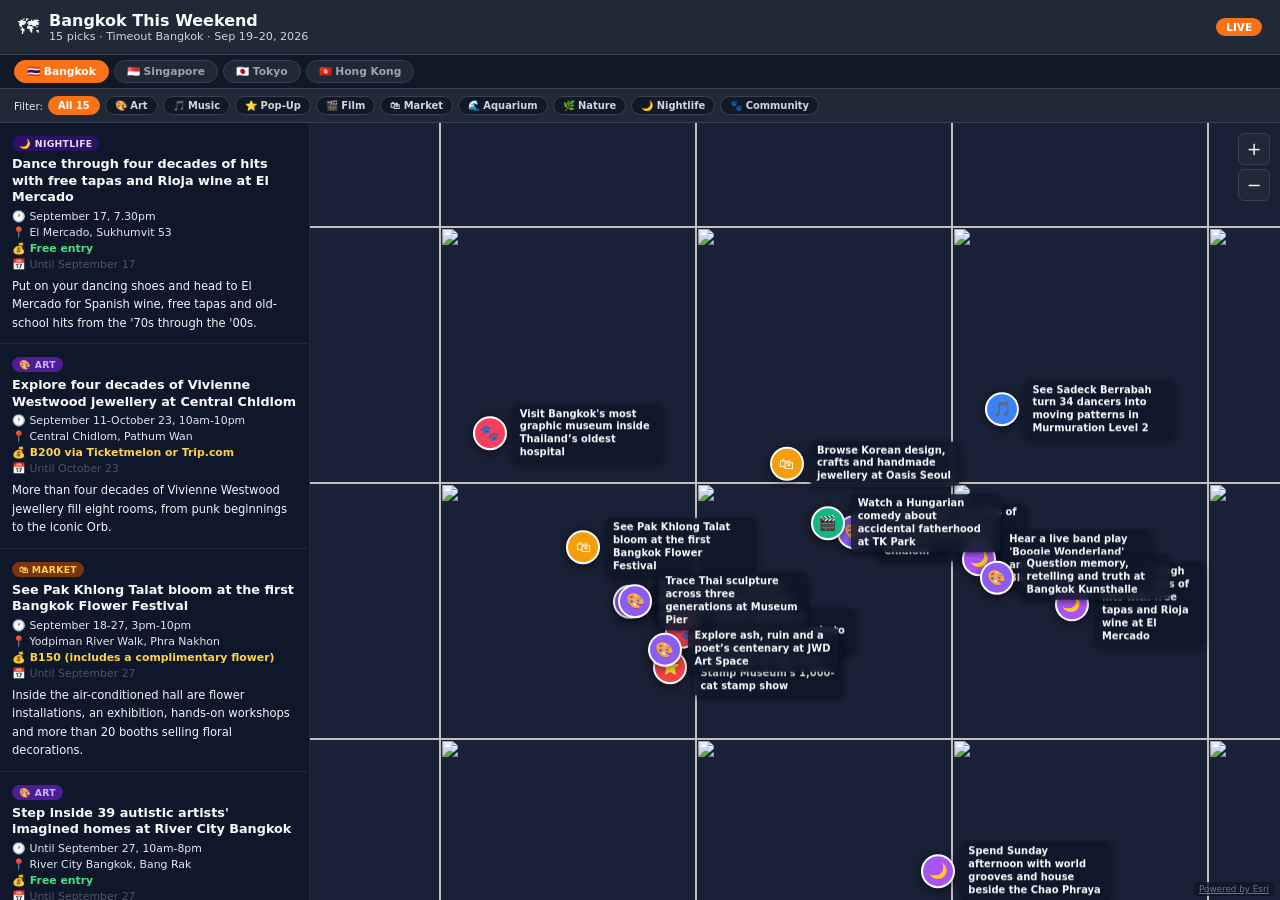
==== index.html @ 70d6ce75 "Auto-update: weekend picks Sep 19–20, 2026 (all cities)" ====
<!DOCTYPE html>
<html lang="en">
<head>
<meta charset="UTF-8">
<meta name="viewport" content="width=device-width, initial-scale=1.0">
<title>This Weekend — Bangkok · Singapore · Tokyo · Hong Kong</title>
<style>
* { margin:0; padding:0; box-sizing:border-box; }
html, body { height:100%; font-family:'Segoe UI',system-ui,sans-serif; background:#111827; color:#f9fafb; overflow:hidden; }
body { display:flex; flex-direction:column; }

header {
  background:#1f2937; border-bottom:1px solid #374151;
  padding:11px 18px; display:flex; align-items:center; gap:10px; flex-shrink:0;
}
.htitle { font-size:1rem; font-weight:700; }
.hsub { font-size:0.7rem; color:#cbd5e1; }
.badge { margin-left:auto; background:#f97316; color:#fff; font-size:0.65rem; font-weight:700; padding:3px 10px; border-radius:20px; }

.filters {
  background:#1f2937; border-bottom:1px solid #374151;
  padding:7px 14px; display:flex; gap:5px; flex-wrap:nowrap; align-items:center; flex-shrink:0;
  overflow-x:auto; -webkit-overflow-scrolling:touch;
}
.filters::-webkit-scrollbar { display:none; }
.filters label { font-size:0.65rem; color:#e2e8f0; flex-shrink:0; }
.pill {
  font-size:0.62rem; font-weight:600; padding:3px 9px; border-radius:20px;
  border:1px solid #374151; background:#111827; color:#d1d5db; cursor:pointer; transition:all 0.15s;
  user-select:none;
}
.pill:hover { border-color:#9ca3af; }
.pill.on { color:#fff; }
.pill[data-f="all"].on       { background:#f97316; border-color:#f97316; }
.pill[data-f="art"].on       { background:#8b5cf6; border-color:#8b5cf6; }
.pill[data-f="music"].on     { background:#3b82f6; border-color:#3b82f6; }
.pill[data-f="pop-up"].on    { background:#ef4444; border-color:#ef4444; }
.pill[data-f="film"].on      { background:#10b981; border-color:#10b981; }
.pill[data-f="market"].on    { background:#f59e0b; border-color:#f59e0b; }
.pill[data-f="aquarium"].on  { background:#06b6d4; border-color:#06b6d4; }
.pill[data-f="nature"].on    { background:#22c55e; border-color:#22c55e; }
.pill[data-f="nightlife"].on { background:#a855f7; border-color:#a855f7; }
.pill[data-f="community"].on { background:#f43f5e; border-color:#f43f5e; }

/* City tabs */
.city-tabs {
  background:#111827; border-bottom:1px solid #374151;
  padding:5px 14px; display:flex; gap:5px; flex-shrink:0;
  overflow-x:auto; -webkit-overflow-scrolling:touch;
}
.city-tabs::-webkit-scrollbar { display:none; }
.ctab {
  font-size:0.67rem; font-weight:700; padding:4px 12px; border-radius:20px;
  border:1px solid #374151; background:#1f2937; color:#9ca3af;
  cursor:pointer; user-select:none; flex-shrink:0; transition:all 0.15s;
}
.ctab:hover { border-color:#9ca3af; color:#e2e8f0; }
.ctab.on { background:#f97316; border-color:#f97316; color:#fff; }

.layout { display:flex; flex:1; min-height:0; }

aside {
  width:310px; min-width:310px; overflow-y:auto;
  background:#0f172a; border-right:1px solid #1e293b;
}
aside::-webkit-scrollbar { width:3px; }
aside::-webkit-scrollbar-thumb { background:#374151; border-radius:3px; }

/* ── Mobile ── */
@media (max-width:640px) {
  header { padding:10px 14px; }
  .htitle { font-size:0.9rem; }
  .hsub { display:none; }

  .layout { flex-direction:column-reverse; }

  aside {
    width:100%; min-width:0;
    height:42vh; border-right:none; border-top:1px solid #1e293b;
  }

  .card-img { height:90px; }
  .card-desc { display:none; } /* hide long desc on mobile cards */

  #map-wrap { height:58vh; }

  /* Marker labels hidden on mobile — too cluttered */
  .mpin-label { display:none; }
  /* Bigger tap targets */
  .mpin-dot { width:40px; height:40px; font-size:18px; }

  /* Popup anchors to bottom of map */
  #popup {
    position:fixed !important;
    bottom:44vh !important; top:auto !important;
    left:10px !important; right:10px !important;
    width:auto !important;
    border-radius:14px;
  }

  .zbtn { width:38px; height:38px; font-size:1.3rem; }
}

.card { border-bottom:1px solid #1e293b; cursor:pointer; transition:background 0.12s; }
.card:hover { background:#1e293b; }
.card.active { background:#1e293b; border-left:3px solid #f97316; }
.card.hide { display:none; }
.card-img { width:100%; height:110px; object-fit:cover; display:block; background:#1f2937; }
.card-body { padding:9px 12px 11px; }
.ctag {
  display:inline-block; font-size:0.58rem; font-weight:700; padding:2px 7px; border-radius:10px;
  text-transform:uppercase; letter-spacing:0.3px; margin-bottom:5px;
}
.tag-art       { background:#4c1d95; color:#c4b5fd; }
.tag-music     { background:#1e3a8a; color:#93c5fd; }
.tag-pop-up    { background:#7f1d1d; color:#fca5a5; }
.tag-film      { background:#064e3b; color:#6ee7b7; }
.tag-market    { background:#78350f; color:#fcd34d; }
.tag-aquarium  { background:#0c4a6e; color:#67e8f9; }
.tag-nature    { background:#14532d; color:#86efac; }
.tag-nightlife { background:#2e1065; color:#e9d5ff; }
.tag-community { background:#881337; color:#fda4af; }

.card-title { font-size:0.8rem; font-weight:700; color:#f9fafb; margin-bottom:4px; line-height:1.3; }
.card-meta { font-size:0.68rem; color:#e2e8f0; display:flex; flex-direction:column; gap:3px; }
.card-meta span { display:flex; align-items:flex-start; gap:4px; }
.green { color:#4ade80; font-weight:700; }
.amber { color:#fcd34d; font-weight:700; }
.card-desc { font-size:0.72rem; color:#f1f5f9; margin-top:6px; line-height:1.6; }

/* Map */
#map-wrap { flex:1; position:relative; min-width:0; min-height:0; overflow:hidden; background:#1a2035; cursor:grab; }
#map-wrap.dragging { cursor:grabbing; }
#tile-layer { position:absolute; top:0; left:0; }
#tile-layer img { position:absolute; width:256px; height:256px; display:block; image-rendering:auto; }
#marker-layer { position:absolute; top:0; left:0; width:100%; height:100%; pointer-events:none; }
#map-content { position:absolute; top:0; left:0; width:100%; height:100%; }
.mpin {
  position:absolute; pointer-events:all; cursor:pointer;
  display:flex; align-items:center; gap:6px;
  transform:translate(-50%,-50%);
  transition:transform 0.15s;
  z-index:10;
  white-space:nowrap;
}
.mpin:hover { transform:translate(-50%,-50%) scale(1.05); z-index:20; }
.mpin.hidden { display:none; }
.mpin-dot {
  width:34px; height:34px; border-radius:50%; flex-shrink:0;
  display:flex; align-items:center; justify-content:center;
  font-size:15px; border:2.5px solid #fff;
  box-shadow:0 2px 8px rgba(0,0,0,0.55);
}
.mpin-label {
  background:rgba(15,23,42,0.85);
  color:#f9fafb; font-size:0.62rem; font-weight:600;
  padding:3px 7px; border-radius:6px;
  box-shadow:0 2px 6px rgba(0,0,0,0.5);
  backdrop-filter:blur(4px);
  line-height:1.3; max-width:150px; white-space:normal;
  pointer-events:none;
}

/* Zoom controls */
#zoom-btns { position:absolute; top:10px; right:10px; z-index:50; display:flex; flex-direction:column; gap:4px; }
.zbtn {
  width:32px; height:32px; background:#1f2937; border:1px solid #374151; color:#f9fafb;
  font-size:1.1rem; border-radius:6px; cursor:pointer; display:flex; align-items:center; justify-content:center;
  user-select:none;
}
.zbtn:hover { background:#374151; }

/* Popup */
#popup {
  position:absolute; z-index:100; background:#1f2937; border:1px solid #374151;
  border-radius:10px; width:240px; box-shadow:0 8px 32px rgba(0,0,0,0.7);
  display:none;
}
#popup img { width:100%; height:85px; object-fit:cover; border-radius:10px 10px 0 0; display:block; }
#popup-body { padding:10px 12px 12px; }
#popup-body h3 { font-size:0.78rem; font-weight:700; color:#f9fafb; margin-bottom:5px; }
#popup-meta { font-size:0.65rem; color:#9ca3af; display:flex; flex-direction:column; gap:2px; }
#popup-close {
  position:absolute; top:6px; right:8px; background:rgba(0,0,0,0.6); color:#fff;
  border:none; border-radius:50%; width:22px; height:22px; cursor:pointer;
  font-size:0.75rem; display:flex; align-items:center; justify-content:center; z-index:10;
}

/* Attribution */
#attr {
  position:absolute; bottom:4px; right:6px; z-index:50;
  font-size:0.55rem; color:#6b7280; background:rgba(15,23,42,0.8); padding:2px 5px; border-radius:3px;
}
#attr a { color:#6b7280; }

/* BAC Passport Art Trail */
.pill[data-f="bac"].on { background:#e11d48; border-color:#e11d48; }
.bpin {
  position:absolute; pointer-events:all; cursor:pointer;
  display:flex; align-items:center; gap:5px;
  transform:translate(-50%,-50%);
  transition:transform 0.15s;
  z-index:8; white-space:nowrap;
}
.bpin:hover { transform:translate(-50%,-50%) scale(1.1); z-index:18; }
.bpin.bpin-hidden { display:none; }
.bpin-dot {
  width:28px; height:28px; border-radius:5px; flex-shrink:0;
  display:flex; align-items:center; justify-content:center;
  font-size:13px; border:2px solid rgba(255,255,255,0.9);
  background:#e11d48;
  box-shadow:0 2px 8px rgba(0,0,0,0.55);
}
.bpin-label {
  background:rgba(225,29,72,0.88); color:#fff;
  font-size:0.56rem; font-weight:700;
  padding:2px 6px; border-radius:5px;
  box-shadow:0 1px 4px rgba(0,0,0,0.5);
  pointer-events:none;
  max-width:130px; white-space:normal; line-height:1.3;
}
@media (max-width:640px) {
  .bpin-label { display:none; }
  .bpin-dot { width:36px; height:36px; font-size:16px; }
}
</style>
</head>
<body>

<header>
  <span style="font-size:1.3rem">🗺</span>
  <div>
    <div class="htitle" id="city-title">Bangkok This Weekend</div>
    <div class="hsub" id="city-sub">26 picks · Timeout Bangkok · Apr 25–26, 2026</div>
  </div>
  <div class="badge">LIVE</div>
</header>

<div class="city-tabs">
  <span class="ctab on" data-city="bangkok">🇹🇭 Bangkok</span>
  <span class="ctab" data-city="singapore">🇸🇬 Singapore</span>
  <span class="ctab" data-city="tokyo">🇯🇵 Tokyo</span>
  <span class="ctab" data-city="hongkong">🇭🇰 Hong Kong</span>
</div>

<div class="filters">
  <label>Filter: </label>
  <span class="pill on" data-f="all">All 26</span>
  <span class="pill" data-f="art">🎨 Art</span>
  <span class="pill" data-f="music">🎵 Music</span>
  <span class="pill" data-f="pop-up">⭐ Pop-Up</span>
  <span class="pill" data-f="film">🎬 Film</span>
  <span class="pill" data-f="market">🛍 Market</span>
  <span class="pill" data-f="aquarium">🌊 Aquarium</span>
  <span class="pill" data-f="nature">🌿 Nature</span>
  <span class="pill" data-f="nightlife">🌙 Nightlife</span>
  <span class="pill" data-f="community">🐾 Community</span>
  <span class="pill" data-f="bac" style="border-color:#e11d48; color:#fda4af;">🗺 BAC Trail</span>
</div>

<div class="layout">
  <aside id="sidebar"></aside>

  <div id="map-wrap">
    <div id="map-content">
      <div id="tile-layer"></div>
      <div id="marker-layer"></div>
    </div>

    <div id="zoom-btns">
      <div class="zbtn" id="btn-in">+</div>
      <div class="zbtn" id="btn-out">−</div>
    </div>

    <div id="popup">
      <img id="popup-img" src="" alt="">
      <button id="popup-close">✕</button>
      <div id="popup-body">
        <h3 id="popup-title"></h3>
        <div id="popup-meta"></div>
      </div>
    </div>

    <div id="attr"><a href="https://www.esri.com/en-us/legal/terms/full-master-agreement" target="_blank">Powered by Esri</a></div>
  </div>
</div>

<script>
// ── Data: Bangkok ────────────────────────────────────────────────────────────
var A_BANGKOK = [{"id":1, "title":"Dance through four decades of hits with free tapas and Rioja wine at El Mercado", "cat":"nightlife", "e":"🌙", "loc":"El Mercado, Sukhumvit 53", "lat":13.7325, "lng":100.5775, "time":"September 17, 7.30pm", "until":"Until September 17", "price":"Free entry", "free":1, "desc":"Put on your dancing shoes and head to El Mercado for Spanish wine, free tapas and old-school hits from the '70s through the '00s.", "img":"https://media.timeout.com/images/106447632/750/422/image.jpg"}, {"id":2, "title":"Explore four decades of Vivienne Westwood jewellery at Central Chidlom", "cat":"art", "e":"🎨", "loc":"Central Chidlom, Pathum Wan", "lat":13.7445, "lng":100.5435, "time":"September 11-October 23, 10am-10pm", "until":"Until October 23", "price":"B200 via Ticketmelon or Trip.com", "free":0, "desc":"More than four decades of Vivienne Westwood jewellery fill eight rooms, from punk beginnings to the iconic Orb.", "img":"https://media.timeout.com/images/106447633/750/422/image.jpg"}, {"id":3, "title":"See Pak Khlong Talat bloom at the first Bangkok Flower Festival", "cat":"market", "e":"🛍", "loc":"Yodpiman River Walk, Phra Nakhon", "lat":13.742, "lng":100.497, "time":"September 18-27, 3pm-10pm", "until":"Until September 27", "price":"B150 (includes a complimentary flower)", "free":0, "desc":"Inside the air-conditioned hall are flower installations, an exhibition, hands-on workshops and more than 20 booths selling floral decorations.", "img":"https://media.timeout.com/images/106447634/750/422/image.jpg"}, {"id":4, "title":"Step inside 39 autistic artists' imagined homes at River City Bangkok", "cat":"art", "e":"🎨", "loc":"River City Bangkok, Bang Rak", "lat":13.733, "lng":100.505, "time":"Until September 27, 10am-8pm", "until":"Until September 27", "price":"Free entry", "free":1, "desc":"More than 100 paintings, ceramics and objects by 39 autistic artists arranged as a series of homes to explore room by room.", "img":"https://media.timeout.com/images/106447635/750/422/image.jpg"}, {"id":5, "title":"Follow Samyan's colours on a slow photo walk with Slowcombo", "cat":"community", "e":"🐾", "loc":"Slowcombo, Si Phraya", "lat":13.728, "lng":100.514, "time":"September 19, 10am-3pm", "until":"Until September 19", "price":"B590", "free":0, "desc":"Take a small group through Samyan with cameras and one simple challenge: pay attention to colour.", "img":"https://media.timeout.com/images/106447636/750/422/image.jpg"}, {"id":6, "title":"See Sadeck Berrabah turn 34 dancers into moving patterns in Murmuration Level 2", "cat":"music", "e":"🎵", "loc":"Thailand Cultural Centre, Din Daeng", "lat":13.765, "lng":100.569, "time":"September 19, 7pm", "until":"Until September 19", "price":"B2,000-4,000 via ThaiTicketMajor", "free":0, "desc":"French choreographer Sadeck Berrabah draws on hip hop styles to arrange 34 dancers in formations inspired by birds in flight.", "img":"https://media.timeout.com/images/106447643/750/562/image.jpg"}, {"id":7, "title":"Browse Korean design, crafts and handmade jewellery at Oasis Seoul", "cat":"market", "e":"🛍", "loc":"GalileOasis, Ratchathewi", "lat":13.756, "lng":100.532, "time":"September 19-20, free garden market (selected activities B1,500)", "until":"Until September 20", "price":"Free entry (selected activities B1,500)", "free":1, "desc":"The free garden market brings together local Korean designers, artists and entrepreneurs selling tin furniture, clothing, cosmetics and handmade jewellery.", "img":"https://media.timeout.com/images/106447640/750/422/image.jpg"}, {"id":8, "title":"Hear a live band play 'Boogie Wonderland' and 'September' at Black Cabin", "cat":"nightlife", "e":"🌙", "loc":"Black Cabin Bar, Sukhumvit 23", "lat":13.74, "lng":100.565, "time":"September 20, 9.15pm", "until":"Until September 20", "price":"Free entry", "free":1, "desc":"A live band takes on Earth, Wind & Fire classics including 'September' and 'Boogie Wonderland' with brass, bass and falsetto.", "img":"https://media.timeout.com/images/106447641/750/422/image.jpg"}, {"id":9, "title":"Watch a Hungarian comedy about accidental fatherhood at TK Park", "cat":"film", "e":"🎬", "loc":"TK Park, centralwOrld, Pathum Wan", "lat":13.746, "lng":100.539, "time":"September 20, 4pm", "until":"Until September 20", "price":"Free for TK Park members; B20 for non-members", "free":0, "desc":"Hungarian comedy 'Be My Dad' follows a writer whose ex-girlfriend leaves him to care for the seven-year-old son he didn't know he had.", "img":"https://media.timeout.com/images/106447642/750/422/image.jpg"}, {"id":10, "title":"Trace Thai sculpture across three generations at Museum Pier", "cat":"art", "e":"🎨", "loc":"Museum Pier, Bang Rak", "lat":13.733, "lng":100.506, "time":"September 8-October 23, 10am-6pm", "until":"Until October 23", "price":"B150-B250 at the door", "free":0, "desc":"The exhibition traces Thai sculpture's development through Professor Silpa Bhirasri, master artist Watchara Prayoonkum and contemporary sculptor Wayuphat Rattanaphet.", "img":"https://media.timeout.com/images/106445091/750/422/image.jpg"}, {"id":11, "title":"Bring your cat obsession to the Thai Stamp Museum's 1,000-cat stamp show", "cat":"pop-up", "e":"⭐", "loc":"Thai Stamp Museum, Bang Rak", "lat":13.722, "lng":100.512, "time":"Now-October 23, 8.30am-4.30pm", "until":"Until October 23", "price":"Free entry", "free":1, "desc":"Ma Ma Meow gathers more than 1,000 cat stamps from around the world, with stories, origami and a stamp hunt.", "img":"https://media.timeout.com/images/106445092/750/422/image.jpg"}, {"id":12, "title":"Spend Sunday afternoon with world grooves and house beside the Chao Phraya", "cat":"nightlife", "e":"🌙", "loc":"Bangkok Island, Bang Krachao", "lat":13.688, "lng":100.558, "time":"Every Sunday, 4pm-midnight", "until":"Ongoing", "price":"Free entry", "free":1, "desc":"Turntables on the Chao Phraya offers weekly world grooves and house music with a sunset backdrop at Bang Krachao.", "img":"https://media.timeout.com/images/105884357/750/422/image.jpg"}, {"id":13, "title":"Visit Bangkok's most graphic museum inside Thailand’s oldest hospital", "cat":"community", "e":"🐾", "loc":"Siriraj Medical Museum, Siriraj", "lat":13.761, "lng":100.481, "time":"Wed-Mon, 10am-5pm (last admission 4pm)", "until":"Ongoing", "price":"B100 for Thai adults, B50 for Thai children/seniors, B300 for international visitors", "free":0, "desc":"The Museum of Death features preserved organs, real specimens, the 'Lampang Man' skeleton and forensic exhibits.", "img":"https://media.timeout.com/images/106437039/750/422/image.jpg"}, {"id":14, "title":"Explore ash, ruin and a poet’s centenary at JWD Art Space", "cat":"art", "e":"🎨", "loc":"JWD Art Space, Bang Rak", "lat":13.725, "lng":100.511, "time":"August 8-October 25, 10am-7pm", "until":"Until October 25", "price":"Free entry", "free":1, "desc":"Marking 100 years since poet-artist Angkarn Kallayanapong's birth, the exhibition is shaped around his papers, sketches and traces of ruin.", "img":"https://media.timeout.com/images/106435887/750/422/image.jpg"}, {"id":15, "title":"Question memory, retelling and truth at Bangkok Kunsthalle", "cat":"art", "e":"🎨", "loc":"Bangkok Kunsthalle, Sukhumvit 31", "lat":13.737, "lng":100.568, "time":"Until September 29, 2pm-8pm", "until":"Until September 29", "price":"Free entry", "free":1, "desc":"Four artists examine how memories, beliefs and personal histories shift as they move between people, languages and generations.", "img":"https://media.timeout.com/images/106435889/750/422/image.jpg"}];
var LABEL_BANGKOK = "Sep 19–20, 2026";

// ── Data: Singapore ───────────────────────────────────────────────────────────
var A_SINGAPORE = [{"id":1, "title":"Common Rare Market", "cat":"market", "e":"🛍", "loc":"Suntec City Convention Hall, City Hall", "lat":1.2936, "lng":103.8579, "time":"Sep 18-20", "until":"Until Sep 20", "price":"Free entry", "free":1, "desc":"Discover over 100 indie Asian brands at this pet-friendly market with live performances and workshops.", "img":"https://media.timeout.com/images/106417456/750/562/image.jpg"}, {"id":2, "title":"Vasily Petrenko & Gautier Capuçon", "cat":"music", "e":"🎵", "loc":"Esplanade Concert Hall, Marina Bay", "lat":1.2896, "lng":103.8573, "time":"Sep 18 & 19", "until":"Until Sep 19", "price":"From $15", "free":0, "desc":"Singapore Symphony Orchestra performs Saint-Saëns, Pärt, and Shostakovich with star cellist Gautier Capuçon.", "img":""}, {"id":3, "title":"MARQUEE Singapore Parties", "cat":"nightlife", "e":"🌙", "loc":"MARQUEE Singapore, Marina Bay Sands", "lat":1.2841, "lng":103.8613, "time":"Various dates in Sep", "until":"Until Sep 30", "price":"Varies", "free":0, "desc":"Party with international DJs like Timmy Trumpet, Sara Landry, and Blasterjaxx across multiple themed nights.", "img":"https://media.timeout.com/images/106365081/750/422/image.jpg"}, {"id":4, "title":"Sunday Tambay", "cat":"community", "e":"🐾", "loc":"The Warehouse, Tanjong Pagar Distripark", "lat":1.2718, "lng":103.8403, "time":"Sep 20, 9 hours", "until":"Until Sep 20", "price":"Free entry", "free":1, "desc":"A nine-hour Filipino fiesta with DJs, live music, karaoke, drag performances, and Filipino eats.", "img":"https://media.timeout.com/images/106446791/750/422/image.jpg"}, {"id":5, "title":"Celestial Nights: Mid-Autumn", "cat":"nature", "e":"🌿", "loc":"Science Centre Singapore, Jurong East", "lat":1.3331, "lng":103.7351, "time":"Sep 19-27", "until":"Until Sep 27", "price":"From $4", "free":0, "desc":"Explore an illuminated trail, stargaze through telescopes, and dance under a glowing moon at MOONBEATS: AFTERDARK.", "img":"https://media.timeout.com/images/106448276/750/422/image.jpg"}, {"id":6, "title":"Dempsey Block Party", "cat":"community", "e":"🐾", "loc":"Dempsey Hill, Dempsey", "lat":1.3026, "lng":103.8102, "time":"Day event", "until":"Until Sep 20", "price":"Free entry", "free":1, "desc":"All-day block party with DJs, live band, food from top restaurants, and kids' activities.", "img":"https://media.timeout.com/images/106301525/750/422/image.jpg"}, {"id":7, "title":"Nordic Film Festival 2026", "cat":"film", "e":"🎬", "loc":"Filmhouse, City Hall", "lat":1.2931, "lng":103.8525, "time":"Sep 18-20", "until":"Until Sep 20", "price":"Varies", "free":0, "desc":"Showcasing award-winning films from Denmark, Finland, Iceland, Norway, and Sweden.", "img":"https://media.timeout.com/images/106442031/750/422/image.jpg"}, {"id":8, "title":"Mid-Autumn at Gardens by the Bay", "cat":"art", "e":"🎨", "loc":"Gardens by the Bay, Marina Bay", "lat":1.2821, "lng":103.8651, "time":"Throughout Sep", "until":"Until Sep 30", "price":"Free entry", "free":1, "desc":"Neon lantern installations, lion dances, and a festive marketplace with games and street food.", "img":"https://media.timeout.com/images/106444359/750/422/image.jpg"}, {"id":9, "title":"Mid-Autumn Family Fun", "cat":"community", "e":"🐾", "loc":"Singapore Chinese Cultural Centre, City Hall", "lat":1.2903, "lng":103.8513, "time":"Sep 19-20", "until":"Until Sep 20", "price":"Free entry", "free":1, "desc":"Giant inflatable bunnies, concerts, lantern-making, and a Hanfu photo booth for the family.", "img":"https://media.timeout.com/images/106446729/750/422/image.jpg"}, {"id":10, "title":"Not Another Pet Fair", "cat":"community", "e":"🐾", "loc":"Suntec Convention Centre, City Hall", "lat":1.2936, "lng":103.8579, "time":"Two days", "until":"Until Sep 20", "price":"Free entry", "free":1, "desc":"Pet aura readings, blessings, health checks, and an adoption drive for animal lovers.", "img":"https://media.timeout.com/images/106446847/750/422/image.jpg"}, {"id":11, "title":"Crossing Borders Music Festival", "cat":"music", "e":"🎵", "loc":"Esplanade, Marina Bay", "lat":1.2896, "lng":103.8573, "time":"Throughout Sep", "until":"Until Sep 30", "price":"Varies", "free":0, "desc":"A month-long global musical journey featuring Celtic folk, Arabic jazz, gamelan, and more.", "img":"https://media.timeout.com/images/106442932/750/422/image.jpg"}, {"id":12, "title":"Moonlit Wonders at NEX", "cat":"community", "e":"🐾", "loc":"NEX, Serangoon", "lat":1.3512, "lng":103.874, "time":"Throughout Sep", "until":"Until Sep 30", "price":"Free entry", "free":1, "desc":"Mid-Autumn fair with mooncake stalls, games, a riddle wall, and a rooftop lantern garden.", "img":"https://media.timeout.com/images/106442948/750/422/image.jpg"}, {"id":13, "title":"Village Encounters @ Holland Village", "cat":"community", "e":"🐾", "loc":"Holland Piazza, Holland Village", "lat":1.312, "lng":103.7996, "time":"Aug 29-30", "until":"Until Aug 30", "price":"Free entry", "free":1, "desc":"Day-to-night festival with live entertainment, workshops, games, and a pet-friendly Paw Quest.", "img":"https://media.timeout.com/images/106440727/750/422/image.jpg"}, {"id":14, "title":"Strange Monster View", "cat":"art", "e":"🎨", "loc":"STPI Gallery, City Hall", "lat":1.2921, "lng":103.8496, "time":"Exhibition run", "until":"Ongoing", "price":"Free entry", "free":1, "desc":"Eko Nugroho's psychedelic exhibition explores screen addiction through cyborgs and hybrid figures.", "img":"https://media.timeout.com/images/106438028/750/422/image.jpg"}, {"id":15, "title":"Lilytopia: Ancient Egypt", "cat":"nature", "e":"🌿", "loc":"Gardens by the Bay, Marina Bay", "lat":1.2821, "lng":103.8651, "time":"Exhibition run", "until":"Until Sep 30", "price":"Varies", "free":0, "desc":"Ancient Egyptian-themed lily display with sacred blue water lilies and Impressionist paintings.", "img":"https://media.timeout.com/images/106437213/750/422/image.jpg"}, {"id":16, "title":"Reinvention: Allplay", "cat":"community", "e":"🐾", "loc":"Singapore Science Park, Kent Ridge", "lat":1.2802, "lng":103.7993, "time":"Four months", "until":"Ongoing", "price":"Free entry", "free":1, "desc":"Interactive playground with installations and challenges by 30 artists to inspire play and positive action.", "img":"https://media.timeout.com/images/106436020/750/422/image.jpg"}, {"id":17, "title":"Refrain, Reframe – Baba House Displaced", "cat":"art", "e":"🎨", "loc":"NUS Museum, Kent Ridge", "lat":1.2963, "lng":103.7699, "time":"Exhibition run", "until":"Until 2027", "price":"Free entry", "free":1, "desc":"Displaced artefacts from NUS Baba House showcase Peranakan furniture and decorative arts.", "img":"https://media.timeout.com/images/106436025/750/422/image.jpg"}, {"id":18, "title":"Choo's Masquerade Party", "cat":"pop-up", "e":"⭐", "loc":"Venue TBC, Singapore", "lat":1.3521, "lng":103.8198, "time":"Event date TBC", "until":"Ongoing", "price":"Varies", "free":0, "desc":"An interactive masquerade party with local buffet and dramatic family secrets.", "img":"https://media.timeout.com/images/106435573/750/422/image.jpg"}, {"id":19, "title":"Prototype Island", "cat":"art", "e":"🎨", "loc":"ArtScience Museum, Marina Bay Sands", "lat":1.2841, "lng":103.8613, "time":"Exhibition run", "until":"Ongoing", "price":"Varies", "free":0, "desc":"15 experimental design projects from Milan Design Week address community care and technology.", "img":"https://media.timeout.com/images/106431552/750/422/image.jpg"}, {"id":20, "title":"F1 Exhibition Singapore", "cat":"pop-up", "e":"⭐", "loc":"Gardens by the Bay, Marina Bay", "lat":1.2821, "lng":103.8651, "time":"Exhibition run", "until":"Ongoing", "price":"Varies", "free":0, "desc":"Immersive F1 showcase with seven galleries, legendary cars, and a racing simulator.", "img":"https://media.timeout.com/images/106444359/750/422/image.jpg"}, {"id":21, "title":"Islands in the Net", "cat":"art", "e":"🎨", "loc":"Padimai Art & Tech Studio, Singapore", "lat":1.3049, "lng":103.8318, "time":"Exhibition run", "until":"Ongoing", "price":"Free entry", "free":1, "desc":"Digital art exhibition exploring AI, data, and meme culture shaping Southeast Asia's future.", "img":"https://media.timeout.com/images/106426965/750/422/image.jpg"}, {"id":22, "title":"Crosscurrents: Art from the Louvre", "cat":"art", "e":"🎨", "loc":"Asian Civilisations Museum, City Hall", "lat":1.2869, "lng":103.8528, "time":"Exhibition run", "until":"Ongoing", "price":"Varies", "free":0, "desc":"Over 100 Islamic art treasures from the Mughal, Safavid, and Ottoman empires in a Southeast Asian debut.", "img":"https://media.timeout.com/images/106415976/750/422/image.jpg"}, {"id":23, "title":"Into the Ocean: Journey Beneath", "cat":"aquarium", "e":"🌊", "loc":"ArtScience Museum, Marina Bay Sands", "lat":1.2841, "lng":103.8613, "time":"Exhibition run", "until":"Ongoing", "price":"Varies", "free":0, "desc":"World premiere exhibition plunges into the deep sea with cinematic visuals and interactive zones.", "img":"https://media.timeout.com/images/106412051/750/422/image.jpg"}, {"id":24, "title":"One Ocean: Every Action Ripples", "cat":"aquarium", "e":"🌊", "loc":"Science Centre Singapore, Jurong East", "lat":1.3331, "lng":103.7351, "time":"Exhibition run", "until":"Ongoing", "price":"Varies", "free":0, "desc":"Multi-sensory ocean exhibition with 360-degree projections, VR, and a replica of the Tara Polar Station.", "img":"https://media.timeout.com/images/106399864/750/422/image.jpg"}, {"id":25, "title":"Hiroshi Sugimoto: Form is Emptiness", "cat":"art", "e":"🎨", "loc":"Singapore Art Museum, City Hall", "lat":1.2918, "lng":103.8497, "time":"Exhibition run", "until":"Ongoing", "price":"Varies", "free":0, "desc":"First major Southeast Asian solo exhibition of the Japanese artist featuring over 60 works and fossils.", "img":"https://media.timeout.com/images/106399856/750/422/image.jpg"}, {"id":26, "title":"Momentary Pulses: Art in the CBD", "cat":"art", "e":"🎨", "loc":"Various public spaces, CBD", "lat":1.2798, "lng":103.8489, "time":"Exhibition run", "until":"Ongoing", "price":"Free entry", "free":1, "desc":"Seven art installations woven into public spaces in the CBD, inviting reflection amid urban hustle.", "img":"https://media.timeout.com/images/106370065/750/422/image.jpg"}, {"id":27, "title":"Singaporama by Navin Rawanchaikul", "cat":"art", "e":"🎨", "loc":"National Gallery Singapore, City Hall", "lat":1.2905, "lng":103.8515, "time":"Exhibition run", "until":"Ongoing", "price":"Varies", "free":0, "desc":"Large-scale artwork celebrating migrant communities through billboards, video interviews, and a travelogue.", "img":"https://media.timeout.com/images/106359645/750/422/image.jpg"}, {"id":28, "title":"Fear No Power: Women Imagining Otherwise", "cat":"art", "e":"🎨", "loc":"Singapore Art Museum, City Hall", "lat":1.2918, "lng":103.8497, "time":"Exhibition run", "until":"Ongoing", "price":"Varies", "free":0, "desc":"First joint exhibition of five Southeast Asian women artists featuring over 50 works since the 1960s.", "img":"https://media.timeout.com/images/106359647/750/422/image.jpg"}];
var LABEL_SINGAPORE = "Sep 19–20, 2026";

// ── Data: Tokyo ───────────────────────────────────────────────────────────────
var A_TOKYO = [{"id":1, "title":"Moon Art Night Shimokitazawa", "cat":"art", "e":"🎨", "loc":"Various venues including Shimokita Senrogai Open Space, Bonus Track, Higashi-Kitazawa Station rooftop, Shimokitazawa", "lat":35.6614, "lng":139.6688, "time":"Ongoing weekend", "until":"Until late September", "price":"Varies by venue", "free":0, "desc":"Annual lunar art festival with installations by Luke Jerram, Shoei Matsuda and Teppei Kaneuji, plus live music and immersive theatre.", "img":"https://media.timeout.com/images/106430644/750/422/image.jpg"}, {"id":2, "title":"Shibuya Festival", "cat":"community", "e":"🐾", "loc":"Konno Hachimangu Shrine and surrounding neighbourhoods, Shibuya", "lat":35.6564, "lng":139.6983, "time":"Sat 11am, Sun 12pm", "until":"Until Sunday evening", "price":"Free entry", "free":1, "desc":"Centuries-old Shinto festival with cultural performances, children's games, food stalls, and a massive mikoshi parade through Shibuya Scramble Crossing.", "img":"https://media.timeout.com/images/106175693/750/422/image.jpg"}, {"id":3, "title":"Nakanobu Nebuta Festival", "cat":"community", "e":"🐾", "loc":"Nakanobu, Shinagawa", "lat":35.6063, "lng":139.7112, "time":"Noon to 4pm stalls, 5pm parade", "until":"Until 5pm parade", "price":"Free", "free":1, "desc":"Tokyo spin-off of the famous Aomori Nebuta Matsuri with illuminated floats, awa-odori dancing, taiko drumming and food stalls.", "img":"https://media.timeout.com/images/102557695/750/422/image.jpg"}, {"id":4, "title":"Analog Market", "cat":"market", "e":"🛍", "loc":"SKAC (Skwat Kameari Art Centre), Kameari", "lat":35.7538, "lng":139.8578, "time":"11am-7pm on weekends", "until":"Until October 4", "price":"Free entry", "free":1, "desc":"Audio-Technica's analogue celebration with listening stations, flea market of vintage treasures, ceramics and houseplants, plus record stalls.", "img":"https://media.timeout.com/images/106443510/750/562/image.jpg"}, {"id":5, "title":"Meguro River Night Ambience", "cat":"art", "e":"🎨", "loc":"Meguro River from Tennozu to Hotel Gajoen, plus Gotanda Fureai Waterside Square, Meguro/Shinagawa", "lat":35.6256, "lng":139.7326, "time":"6pm-9pm Sep 18-22", "until":"Until September 22", "price":"Free", "free":1, "desc":"Sound installation on a boat transforms the Meguro River into a giant instrument with metal plates swaying in the wind.", "img":"https://media.timeout.com/images/106445072/750/422/image.jpg"}, {"id":6, "title":"Bread, Music and Antiques", "cat":"market", "e":"🛍", "loc":"Tokyo Oval Keiokaku velodrome, Keio", "lat":35.6633, "lng":139.6328, "time":"Sep 19-20", "until":"Until September 20", "price":"Ticket required", "free":0, "desc":"Massive festival combining 90 bakeries and 100 antique shops, with Disk Union selling vintage band T-shirts and records.", "img":"https://media.timeout.com/images/106441211/750/422/image.jpg"}, {"id":7, "title":"Outdoor Cinema at Azabudai Hills", "cat":"film", "e":"🎬", "loc":"Azabudai Hills Central Plaza, Azabudai", "lat":35.6605, "lng":139.7392, "time":"6.30pm (6pm on 18th) Sep 18-23", "until":"Until September 23", "price":"Varies", "free":0, "desc":"Open-air film screenings under the stars with a 'Mystery of Love' theme, including Mamma Mia! Here We Go Again, Billy Elliot and Notting Hill.", "img":"https://media.timeout.com/images/106438904/750/422/image.jpg"}, {"id":8, "title":"Niku Matsuri", "cat":"pop-up", "e":"⭐", "loc":"Hibiya Park, Hibiya", "lat":35.6718, "lng":139.7568, "time":"10am-6pm Sep 18-20", "until":"Until September 20", "price":"Free entry, pay per dish", "free":1, "desc":"Carnivorous carnival with 28 meat stalls, craft beer from local breweries, and a dance contest for kids on Saturday.", "img":"https://media.timeout.com/images/106442455/750/422/image.jpg"}, {"id":9, "title":"Fiesta Mexicana", "cat":"community", "e":"🐾", "loc":"West Promenade outside Aqua City, Odaiba", "lat":35.6275, "lng":139.7753, "time":"Sep 18-22, piñata at 3pm Sep 20-22", "until":"Until September 22", "price":"Free entry", "free":1, "desc":"Celebrate Mexican Independence Day with food stalls, handicrafts, piñata, and Lucha Libre wrestling performances.", "img":"https://media.timeout.com/images/106442484/750/422/image.jpg"}, {"id":10, "title":"Loft 50th Anniversary: The Atom Age Is Here", "cat":"music", "e":"🎵", "loc":"Loft, Shinjuku", "lat":35.6938, "lng":139.7035, "time":"Sep 19", "until":"Until late evening", "price":"Varies", "free":0, "desc":"Major comeback show for punk band Balzac, marking 30 years since their first Loft performance and first anniversary of drummer's death.", "img":"https://media.timeout.com/images/106438936/750/422/image.jpg"}, {"id":11, "title":"Tokyo International Comedy Festival", "cat":"nightlife", "e":"🌙", "loc":"Multiple venues including Tokyo Comedy Bar, Mame Romantic, Baird Taproom Nakameguro", "lat":35.6464, "lng":139.7089, "time":"Various times", "until":"Ongoing 11 days", "price":"Varies", "free":0, "desc":"11-day comedy extravaganza with roast battles, stand-up contests and bilingual improv featuring local comedians like Yurie Collins and Pakkun.", "img":"https://media.timeout.com/images/106429528/750/422/image.jpg"}, {"id":12, "title":"Ryuichi Sakamoto + Shiro Takatani: Ambient Kyoto – Tokyo", "cat":"art", "e":"🎨", "loc":"Azabudai Hills Gallery, Azabudai", "lat":35.6603, "lng":139.7397, "time":"During gallery hours", "until":"Ongoing exhibition", "price":"Paid ticket", "free":0, "desc":"Immersive exhibition featuring Sakamoto's album 'async' with spatial audio and a 26-metre-wide screen at Azabudai Hills.", "img":"https://media.timeout.com/images/106436063/750/422/image.jpg"}, {"id":13, "title":"Tokyo Tower Milky Way Illumination", "cat":"nature", "e":"🌿", "loc":"Tokyo Tower Main Deck, Minato", "lat":35.6586, "lng":139.7454, "time":"9am-11pm daily", "until":"Ongoing", "price":"Entry to main deck required", "free":0, "desc":"Artificial Milky Way with 30,000 LEDs that change colour every 15 minutes, creating a magical starry night over Tokyo skyline.", "img":"https://media.timeout.com/images/106413968/750/422/image.jpg"}, {"id":14, "title":"Shiba Park Oktoberfest", "cat":"pop-up", "e":"⭐", "loc":"Shiba Park, Minato", "lat":35.6557, "lng":139.7471, "time":"Sep 11-23", "until":"Until September 23", "price":"¥500 entry, pay as you go", "free":0, "desc":"German beer festival with view of Tokyo Tower, featuring Festbier, 11 beer brands, and heavy pub grub like schnitzels and sausages.", "img":"https://media.timeout.com/images/106136002/750/422/image.jpg"}, {"id":15, "title":"Yokohama Oktoberfest", "cat":"pop-up", "e":"⭐", "loc":"Yokohama", "lat":35.4437, "lng":139.638, "time":"Various days", "until":"Ongoing", "price":"¥500 entry, one coin menu", "free":0, "desc":"Japan's largest beer festival with German and local brews, sausages, goulash, and live entertainment in a dedicated tent.", "img":"https://media.timeout.com/images/106173152/750/422/image.jpg"}, {"id":16, "title":"Oktoberfest in Urbandock Lalaport Toyosu", "cat":"pop-up", "e":"⭐", "loc":"Urban Dock LaLaport Toyosu, Toyosu", "lat":35.6558, "lng":139.7945, "time":"Sep 18-Oct 12", "until":"Until October 12", "price":"Free entry, cashless payment", "free":1, "desc":"Munich-style beer festival with German beer served in litre glasses, bratwurst, sauerkraut and oompah bands.", "img":"https://media.timeout.com/images/106440283/750/422/image.jpg"}, {"id":17, "title":"Sunset Beach Club DJ Party", "cat":"nightlife", "e":"🌙", "loc":"Inage Seaside Park pier, Chiba", "lat":35.6355, "lng":140.054, "time":"4pm-8pm Sat/Sun/holidays until Sep 27", "until":"Until September 27", "price":"Free", "free":1, "desc":"Weekly DJ parties on a 90-metre pier with Balearic house, afrobeats, tech house and tunes from local favourites.", "img":"https://media.timeout.com/images/106302517/750/422/image.jpg"}, {"id":18, "title":"Summer Lounge Meiji Park", "cat":"pop-up", "e":"⭐", "loc":"Meiji Park, near National Stadium, Shinjuku", "lat":35.6783, "lng":139.7147, "time":"Jul 17-Sep 27, outdoor cinema Fri-Sun", "until":"Until September 27", "price":"Free entry, paid drinks/food", "free":1, "desc":"Beer garden and outdoor cinema with Corona drinks, food trucks, and free screenings of family-friendly films (Japanese dub).", "img":"https://media.timeout.com/images/106424437/750/422/image.jpg"}, {"id":19, "title":"Beer Trip Marunouchi", "cat":"nightlife", "e":"🌙", "loc":"Marunouchi Hotel 8th floor terrace, Marunouchi", "lat":35.6827, "lng":139.764, "time":"Evening", "until":"Until late summer", "price":"From ¥8,500 per course", "free":0, "desc":"Elegant hotel beer garden with 120-minute free-flow drinks, Spanish or French cuisine, and views of Tokyo Station.", "img":"https://media.timeout.com/images/106426387/750/422/image.jpg"}, {"id":20, "title":"Korean Sakaba Beer Garden", "cat":"pop-up", "e":"⭐", "loc":"Rooftop of Lumine Est, Shinjuku", "lat":35.6908, "lng":139.7031, "time":"Evening", "until":"Ongoing", "price":"From ¥3,500 (course with 2hr all-you-can-drink)", "free":0, "desc":"Korean pub-style rooftop beer garden with samgyeopsal, yangnyeom chicken, and fruit-flavoured soju included in meal plans.", "img":"https://media.timeout.com/images/106397079/750/422/image.jpg"}, {"id":21, "title":"Hotel Floria Tokyo - Sanrio Characters Exhibition", "cat":"art", "e":"🎨", "loc":"Tokyu Kabukicho Tower 4F, Shinjuku", "lat":35.6947, "lng":139.7008, "time":"During opening hours", "until":"Ongoing", "price":"Paid ticket", "free":0, "desc":"Interactive digital art exhibition themed as a hotel with Hello Kitty and friends in dreamy rooms, plus exclusive Sanrio merch.", "img":"https://media.timeout.com/images/106412979/750/422/image.jpg"}, {"id":22, "title":"Daniel Buren: Situated Works 1966-2013", "cat":"art", "e":"🎨", "loc":"Scai Piramide, Roppongi", "lat":35.6592, "lng":139.7323, "time":"During gallery hours", "until":"Until late summer", "price":"Paid", "free":0, "desc":"Rare survey of Daniel Buren's fifty-year practice, featuring his iconic 8.7cm stripes and LED-lit optical fiber works.", "img":"https://media.timeout.com/images/106399736/750/422/image.jpg"}, {"id":23, "title":"Picasso, through the Eyes of Paul Smith", "cat":"art", "e":"🎨", "loc":"The National Art Center, Tokyo (NACT), Roppongi", "lat":35.6652, "lng":139.7267, "time":"During opening hours", "until":"Ongoing exhibition", "price":"Paid", "free":0, "desc":"80 works from Musée National Picasso-Paris curated by Paul Smith, with colourful walls and whimsical décor.", "img":"https://media.timeout.com/images/106409232/750/422/image.jpg"}, {"id":24, "title":"Ron Mueck", "cat":"art", "e":"🎨", "loc":"Mori Art Museum, Roppongi Hills", "lat":35.6605, "lng":139.7292, "time":"Until Sep 23", "until":"Until September 23", "price":"Paid", "free":0, "desc":"First solo exhibition in Japan in 18 years, featuring 11 hyper-real sculptures including the monumental 'Mass' with 100 skulls.", "img":"https://media.timeout.com/images/106399200/750/422/image.jpg"}, {"id":25, "title":"Ettore Sottsass: Design begins where magic begins", "cat":"art", "e":"🎨", "loc":"Artizon Museum, Kyobashi", "lat":35.6809, "lng":139.7707, "time":"During opening hours", "until":"Ongoing exhibition", "price":"Paid", "free":0, "desc":"First comprehensive retrospective in Japan of the Memphis Group founder, with 112 works spanning 20th-century Italian design.", "img":"https://media.timeout.com/images/106409918/750/422/image.jpg"}];
var LABEL_TOKYO = "Sep 19–20, 2026";

// ── Data: Hong Kong ───────────────────────────────────────────────────────────
var A_HONGKONG = [{"id":1, "title":"Runway 51 by Barminski", "cat":"art", "e":"🎨", "loc":"JPS Gallery, Central", "lat":22.281, "lng":114.157, "time":"Gallery opening hours", "until":"Ongoing", "price":"Free", "free":1, "desc":"Step into a wacky airport terminal made entirely of cardboard with alien customs officers at JPS Gallery.", "img":"https://media.timeout.com/images/106447759/750/562/image.jpg"}, {"id":2, "title":"International Lantern Spectacular", "cat":"community", "e":"🐾", "loc":"Victoria Park, Causeway Bay", "lat":22.282, "lng":114.186, "time":"6.30pm to 11pm (extended to 12am on Sep 25)", "until":"Until September 27", "price":"Free", "free":1, "desc":"Victoria Park hosts over 3,000 lanterns from 20 countries for the city's first International Lantern Spectacular.", "img":"https://media.timeout.com/images/106447588/750/422/image.jpg"}, {"id":3, "title":"Marrow pop-up restaurant", "cat":"pop-up", "e":"⭐", "loc":"Wan Chai", "lat":22.278, "lng":114.172, "time":"Dinner only", "until":"Until September 30", "price":"Paid (varies)", "free":0, "desc":"A sleek meat-led pop-up offering open-fire cooking with lesser-known cuts and creative starters.", "img":"https://media.timeout.com/images/106439907/750/422/image.jpg"}, {"id":4, "title":"Better Together – Partnering Up for Hong Kong Movies", "cat":"film", "e":"🎬", "loc":"Tai Kwun, Central", "lat":22.282, "lng":114.15, "time":"10am to 8pm daily", "until":"Ongoing", "price":"Free", "free":1, "desc":"Tai Kwun celebrates Hong Kong cinema with immersive recreations of iconic scenes from classic films.", "img":"https://media.timeout.com/images/106419054/750/422/image.jpg"}, {"id":5, "title":"Space • Ecology • Poetics: Zheng Jing’s Way of Art", "cat":"art", "e":"🎨", "loc":"Warehouses (location TBC)", "lat":22.3, "lng":114.2, "time":"Opening hours", "until":"Ongoing", "price":"Free", "free":1, "desc":"An immersive surreal world using water, sound, air, and light across multiple warehouses.", "img":"https://media.timeout.com/images/106386495/750/422/image.jpg"}, {"id":6, "title":"The Power of Play", "cat":"art", "e":"🎨", "loc":"Indra and Harry Banga Gallery, CityUHK, Kowloon Tong", "lat":22.337, "lng":114.173, "time":"11am to 7pm Tue-Sun", "until":"Until October 25", "price":"Free (registration required)", "free":1, "desc":"A hands-on exhibition spanning 5,000 years of gaming history from ancient board games to esports.", "img":"https://media.timeout.com/images/106424632/750/422/image.jpg"}, {"id":7, "title":"The World Trade Center: Before Memory", "cat":"art", "e":"🎨", "loc":"HKI Gallery, Central", "lat":22.281, "lng":114.158, "time":"Gallery hours", "until":"Ongoing", "price":"Free", "free":1, "desc":"Monochrome photographs of the Twin Towers taken in the early 1990s by Hong Kong artist Gretchen So.", "img":"https://media.timeout.com/images/106446103/750/422/image.jpg"}, {"id":8, "title":"Art In Residence: Tea Time Stories", "cat":"pop-up", "e":"⭐", "loc":"Cordis, Hong Kong (Mong Kok) & Tai On Coffee & Tea Shop (Yau Ma Tei)", "lat":22.318, "lng":114.169, "time":"3.15pm daily activities", "until":"Until October 31", "price":"Free (food available for purchase)", "free":1, "desc":"Celebrating Hong Kong's 3.15pm tea culture with an exhibition and reimagined afternoon tea treats.", "img":"https://media.timeout.com/images/106435065/750/422/image.jpg"}, {"id":9, "title":"Leslie・Grace at 70 Exhibition at HKDI", "cat":"art", "e":"🎨", "loc":"Hong Kong Design Institute, Tseung Kwan O", "lat":22.314, "lng":114.258, "time":"10am to 6pm daily", "until":"Ongoing", "price":"Free (registration required)", "free":1, "desc":"A free public showcase honouring Leslie Cheung with previously unpublished archival photographs and student projects.", "img":"https://media.timeout.com/images/106447098/750/422/image.jpg"}, {"id":10, "title":"FIFA Museum Hong Kong", "cat":"pop-up", "e":"⭐", "loc":"Times Square, Causeway Bay", "lat":22.279, "lng":114.184, "time":"10am to 10pm daily", "until":"Until November 28", "price":"$180 standard, $140 concession", "free":0, "desc":"The FIFA Museum makes its Asian debut with trophies, artefacts, and a Rainbow installation of 211 jerseys.", "img":"https://media.timeout.com/images/106391563/750/422/image.jpg"}, {"id":11, "title":"Yau Ma Tei Police Station: A Cinematic Journey", "cat":"film", "e":"🎬", "loc":"Old Yau Ma Tei Police Station, 627 Canton Road, Yau Ma Tei", "lat":22.314, "lng":114.171, "time":"10am to 6pm daily", "until":"Ongoing", "price":"$30 per person, $10 concession", "free":0, "desc":"Relive classic Hong Kong cop films through reconstructed sets, collectibles, and original scripts.", "img":"https://media.timeout.com/images/106360706/750/422/image.jpg"}, {"id":12, "title":"Design Ah! Experience the Wonder of Everyday Design", "cat":"art", "e":"🎨", "loc":"M+, West Kowloon", "lat":22.3, "lng":114.161, "time":"10am to 6pm daily (closed Mondays)", "until":"Until January 10, 2027", "price":"Paid (M+ ticket)", "free":0, "desc":"A playful interactive exhibition with 21 stations reimagining everyday actions through design.", "img":"https://media.timeout.com/images/106420528/750/422/image.jpg"}, {"id":13, "title":"A Day in the City – An Experimental Study of Things Across Time", "cat":"art", "e":"🎨", "loc":"Hong Kong Palace Museum, West Kowloon", "lat":22.3, "lng":114.161, "time":"10am to 6pm daily (closed Tuesdays)", "until":"Until February 22, 2027", "price":"Included with general admission ($70 adults, $35 concessions)", "free":0, "desc":"A thematic exhibition reinterpreting Qing dynasty court traditions through contemporary Hong Kong art.", "img":"https://media.timeout.com/images/106434876/750/422/image.jpg"}, {"id":14, "title":"Four Seasons Hotel Hong Kong Cake Shop pop-up", "cat":"pop-up", "e":"⭐", "loc":"IFC Mall, Central (Kiosk LA15, L1)", "lat":22.285, "lng":114.158, "time":"10am to 8pm daily", "until":"Until February 14, 2027", "price":"Paid (items for purchase)", "free":0, "desc":"A pop-up featuring signature bakes, Japanese cheese tarts, and limited-edition monthly releases.", "img":"https://media.timeout.com/images/106432955/750/422/image.jpg"}, {"id":15, "title":"Miss You Much · Leslie 70th Birthday · Exhibition", "cat":"art", "e":"🎨", "loc":"Hong Kong Heritage Museum, Sha Tin", "lat":22.377, "lng":114.186, "time":"10am to 6pm daily (closed Tuesdays)", "until":"Ongoing", "price":"Free (film tickets free, first-come)", "free":1, "desc":"A retrospective with over 300 items including stage costumes, personal furniture, and free film screenings.", "img":"https://media.timeout.com/images/106446848/750/422/image.jpg"}, {"id":16, "title":"Kowloon Walled City: A Cinematic Journey", "cat":"film", "e":"🎬", "loc":"Kowloon City area (venue TBC)", "lat":22.328, "lng":114.19, "time":"10am to 8pm daily", "until":"Ongoing", "price":"Paid (TBC)", "free":0, "desc":"An immersive movie set exhibition recreating the 1980s Kowloon Walled City from the film 'Twilight of the Warriors'.", "img":"https://media.timeout.com/images/106279134/750/422/image.jpg"}, {"id":17, "title":"Pet-friendly bus adventures", "cat":"community", "e":"🐾", "loc":"KMB bus routes, various neighbourhoods", "lat":22.32, "lng":114.17, "time":"Various times", "until":"Ongoing", "price":"Standard bus fare", "free":0, "desc":"KMB's pet-friendly bus services with routes in To Kwa Wan, Sham Tseng, Stanley, and more.", "img":"https://media.timeout.com/images/106302153/750/422/image.jpg"}, {"id":18, "title":"The Great Solar System Adventure 3D show", "cat":"film", "e":"🎬", "loc":"Hong Kong Space Museum, Tsim Sha Tsui", "lat":22.293, "lng":114.172, "time":"2pm & 6.30pm weekdays, 12.30pm & 5pm weekends", "until":"Until October 14, 2026", "price":"$15 to $40 per person", "free":0, "desc":"A new 3D dome show taking visitors on an interstellar voyage through the solar system.", "img":"https://media.timeout.com/images/106335151/750/422/image.jpg"}, {"id":19, "title":"The Art Plaza Project at the Hong Kong Palace Museum", "cat":"art", "e":"🎨", "loc":"Museum Plaza, Hong Kong Palace Museum, West Kowloon", "lat":22.3, "lng":114.161, "time":"During museum opening hours (10am-6pm, closed Tuesdays)", "until":"Until November 2, 2026", "price":"Free", "free":1, "desc":"A multimedia project with five local artists reimagining traditional Chinese garden aesthetics using urban materials.", "img":"https://media.timeout.com/images/106345999/750/422/image.jpg"}];
var LABEL_HONGKONG = "Sep 19–20, 2026";

var COLORS = {
  "art":"#8b5cf6","music":"#3b82f6","pop-up":"#ef4444","film":"#10b981",
  "market":"#f59e0b","aquarium":"#06b6d4","nature":"#22c55e",
  "nightlife":"#a855f7","community":"#f43f5e"
};

// ── City config ───────────────────────────────────────────────────────────────
var CITY_CONFIG = {
  bangkok:   { name:'Bangkok',   lat:13.748,  lng:100.520, zoom:13, source:'Timeout Bangkok'   },
  singapore: { name:'Singapore', lat:1.290,   lng:103.850, zoom:13, source:'Timeout Singapore' },
  tokyo:     { name:'Tokyo',     lat:35.682,  lng:139.755, zoom:12, source:'Timeout Tokyo'     },
  hongkong:  { name:'Hong Kong', lat:22.315,  lng:114.168, zoom:13, source:'Timeout Hong Kong' }
};
function getCityData(city) {
  if (city === 'bangkok')   return A_BANGKOK;
  if (city === 'singapore') return A_SINGAPORE;
  if (city === 'tokyo')     return A_TOKYO;
  if (city === 'hongkong')  return A_HONGKONG;
  return [];
}
function getCityLabel(city) {
  if (city === 'bangkok')   return LABEL_BANGKOK;
  if (city === 'singapore') return LABEL_SINGAPORE;
  if (city === 'tokyo')     return LABEL_TOKYO;
  if (city === 'hongkong')  return LABEL_HONGKONG;
  return '';
}
var currentCity = 'bangkok';
var A = getCityData('bangkok');

// ── Map Engine ────────────────────────────────────────────────────────────────
var TILE = 256;
var zoom = CITY_CONFIG[currentCity].zoom;
var centerLat = CITY_CONFIG[currentCity].lat, centerLng = CITY_CONFIG[currentCity].lng;

var wrap = document.getElementById('map-wrap');
var tileLayer = document.getElementById('tile-layer');
var markerLayer = document.getElementById('marker-layer');
var mapContent = document.getElementById('map-content');
var zoomAnimating = false;

function deg2rad(d) { return d * Math.PI / 180; }

// World pixel coords at current zoom
function lngToWX(lng) { return ((lng + 180) / 360) * Math.pow(2, zoom) * TILE; }
function latToWY(lat) {
  var r = deg2rad(lat);
  return (1 - Math.log(Math.tan(r) + 1 / Math.cos(r)) / Math.PI) / 2 * Math.pow(2, zoom) * TILE;
}

// Screen pixel from world pixel
function wx2sx(wx) { return wx - lngToWX(centerLng) + wrap.clientWidth / 2; }
function wy2sy(wy) { return wy - latToWY(centerLat) + wrap.clientHeight / 2; }

var loadedTiles = {};

function renderTiles() {
  var cWX = lngToWX(centerLng);
  var cWY = latToWY(centerLat);
  var W = wrap.clientWidth, H = wrap.clientHeight;

  var tileTotal = Math.pow(2, zoom);
  var tileXCenter = cWX / TILE;
  var tileYCenter = cWY / TILE;

  var tilesX = Math.ceil(W / TILE / 2) + 2;
  var tilesY = Math.ceil(H / TILE / 2) + 2;

  var needed = {};

  for (var tx = Math.floor(tileXCenter) - tilesX; tx <= Math.ceil(tileXCenter) + tilesX; tx++) {
    for (var ty = Math.floor(tileYCenter) - tilesY; ty <= Math.ceil(tileYCenter) + tilesY; ty++) {
      var wtx = ((tx % tileTotal) + tileTotal) % tileTotal;
      var wty = ty;
      if (wty < 0 || wty >= tileTotal) continue;

      var key = zoom + '/' + wtx + '/' + wty;
      needed[key] = { tx: tx, ty: ty, wtx: wtx, wty: wty };
    }
  }

  // Position existing tiles, add missing ones
  Object.keys(needed).forEach(function(key) {
    var info = needed[key];
    var px = info.tx * TILE - cWX + W / 2;
    var py = info.ty * TILE - cWY + H / 2;

    if (loadedTiles[key]) {
      loadedTiles[key].style.left = px + 'px';
      loadedTiles[key].style.top  = py + 'px';
    } else {
      var img = document.createElement('img');
      img.style.left = px + 'px';
      img.style.top  = py + 'px';
      // Esri World Street Map — Thai/English labels, no API key. Carto's free
      // basemaps now bake an "API KEY REQUIRED" watermark into every tile.
      // Note Esri orders the path z/y/x, not z/x/y.
      img.src = 'https://server.arcgisonline.com/ArcGIS/rest/services/World_Street_Map/MapServer/tile/' + zoom + '/' + info.wty + '/' + info.wtx;
      img.onerror = function() { this.style.background = '#1a2035'; };
      tileLayer.appendChild(img);
      loadedTiles[key] = img;
    }
  });

  // Remove tiles no longer needed
  Object.keys(loadedTiles).forEach(function(key) {
    if (!needed[key]) {
      tileLayer.removeChild(loadedTiles[key]);
      delete loadedTiles[key];
    }
  });
}

function renderMarkers() {
  var cWX = lngToWX(centerLng);
  var cWY = latToWY(centerLat);
  var W = wrap.clientWidth, H = wrap.clientHeight;

  A.forEach(function(a) {
    var pin = document.getElementById('pin-' + a.id);
    if (!pin) return;
    if (pin.classList.contains('hidden')) { pin.style.display = 'none'; return; }
    pin.style.display = '';

    var wx = lngToWX(a.lng);
    var wy = latToWY(a.lat);
    var sx = wx - cWX + W / 2;
    var sy = wy - cWY + H / 2;
    pin.style.left = sx + 'px';
    pin.style.top  = sy + 'px';
  });
}

function render() {
  renderTiles();
  renderMarkers();
}

// ── Create markers ────────────────────────────────────────────────────────────
function buildMarkers() {
  markerLayer.querySelectorAll('.mpin').forEach(function(p) { p.remove(); });
  A.forEach(function(a) {
    var pin = document.createElement('div');
    pin.className = 'mpin';
    pin.id = 'pin-' + a.id;
    pin.innerHTML =
      '<div class="mpin-dot" style="background:' + (COLORS[a.cat]||'#888') + '">' + a.e + '</div>' +
      '<div class="mpin-label">' + a.title + '</div>';
    pin.addEventListener('click', function(e) {
      e.stopPropagation();
      showPopup(a);
      highlightCard(a.id);
    });
    markerLayer.appendChild(pin);
  });
}

// ── Popup ─────────────────────────────────────────────────────────────────────
var popup = document.getElementById('popup');
var popupImg = document.getElementById('popup-img');
var popupTitle = document.getElementById('popup-title');
var popupMeta = document.getElementById('popup-meta');

function showPopup(a) {
  if (a.img) {
    popupImg.src = a.img;
    popupImg.style.display = '';
  } else {
    popupImg.src = '';
    popupImg.style.display = 'none';
  }
  popupTitle.textContent = a.title;
  popupMeta.innerHTML =
    '<span>🕐 ' + a.time + '</span>' +
    '<span>📍 ' + a.loc + '</span>' +
    '<span class="' + (a.free ? 'green' : 'amber') + '">💰 ' + a.price + '</span>' +
    '<span style="color:#4b5563">📅 ' + a.until + '</span>';

  // Position near the pin
  var pin = document.getElementById('pin-' + a.id);
  var pw = 240, ph = 180;
  var W = wrap.clientWidth, H = wrap.clientHeight;
  var px = parseFloat(pin.style.left);
  var py = parseFloat(pin.style.top);

  var left = px + 22;
  var top  = py - ph / 2;
  if (left + pw > W - 10) left = px - pw - 22;
  if (top < 10) top = 10;
  if (top + ph > H - 10) top = H - ph - 10;

  popup.style.left = left + 'px';
  popup.style.top  = top + 'px';
  popup.style.display = 'block';
}

document.getElementById('popup-close').addEventListener('click', function() {
  popup.style.display = 'none';
});
wrap.addEventListener('click', function() { popup.style.display = 'none'; });

// ── Pan & drag ────────────────────────────────────────────────────────────────
var drag = { on: false, startX: 0, startY: 0, dx: 0, dy: 0 };
var inertiaRaf = null;
var velSamples = [];  // recent {dx, dy, t} for velocity estimation

// Shift centerLat/Lng by screen pixels (correct directions)
function shiftCenter(dx, dy) {
  var scale = 360 / (Math.pow(2, zoom) * TILE);
  centerLng -= dx * scale;
  var latRad = deg2rad(centerLat);
  var merc = Math.log(Math.tan(latRad) + 1 / Math.cos(latRad));
  // +dy because screen Y and map Y are both positive-downward here
  var newMerc = merc + (dy / (Math.pow(2, zoom) * TILE)) * 2 * Math.PI;
  centerLat = Math.atan(Math.sinh(newMerc)) * 180 / Math.PI;
}

function startDrag(x, y) {
  if (inertiaRaf) { cancelAnimationFrame(inertiaRaf); inertiaRaf = null; }
  mapContent.style.transition = '';  // cancel any in-flight zoom animation
  drag.on = true;
  drag.startX = x; drag.startY = y;
  drag.dx = 0; drag.dy = 0;
  velSamples = [];
  wrap.classList.add('dragging');
}
function moveDrag(x, y) {
  if (!drag.on) return;
  drag.dx = x - drag.startX;
  drag.dy = y - drag.startY;
  var t = 'translate(' + drag.dx + 'px,' + drag.dy + 'px)';
  mapContent.style.transform = t;
  var now = Date.now();
  velSamples.push({ dx: drag.dx, dy: drag.dy, t: now });
  velSamples = velSamples.filter(function(s) { return now - s.t < 80; });
}
function endDrag() {
  if (!drag.on) return;
  drag.on = false;
  wrap.classList.remove('dragging');
  mapContent.style.transform = '';
  shiftCenter(drag.dx, drag.dy);
  render();

  var vx = 0, vy = 0;
  if (velSamples.length >= 2) {
    var a = velSamples[0], b = velSamples[velSamples.length - 1];
    var dt = Math.max(b.t - a.t, 1);
    vx = (b.dx - a.dx) / dt * 16;
    vy = (b.dy - a.dy) / dt * 16;
  }
  if (Math.abs(vx) > 0.8 || Math.abs(vy) > 0.8) {
    (function glide() {
      vx *= 0.88; vy *= 0.88;
      if (Math.abs(vx) < 0.4 && Math.abs(vy) < 0.4) return;
      shiftCenter(vx, vy); render();
      inertiaRaf = requestAnimationFrame(glide);
    })();
  }
}

// Mouse
wrap.addEventListener('mousedown', function(e) {
  if (e.target.closest('.mpin') || e.target.closest('.bpin') || e.target.closest('#popup') || e.target.closest('#zoom-btns')) return;
  startDrag(e.clientX, e.clientY);
  e.preventDefault();
});
window.addEventListener('mousemove', function(e) { moveDrag(e.clientX, e.clientY); });
window.addEventListener('mouseup', endDrag);

// Touch — single-finger pan + two-finger pinch-to-zoom
var pinch = { on: false, initDist: 1, midX: 0, midY: 0 };

function getTouchDist(touches) {
  var dx = touches[0].clientX - touches[1].clientX;
  var dy = touches[0].clientY - touches[1].clientY;
  return Math.sqrt(dx * dx + dy * dy);
}

wrap.addEventListener('touchstart', function(e) {
  if (e.target.closest('.mpin') || e.target.closest('.bpin') || e.target.closest('#popup') || e.target.closest('#zoom-btns')) return;
  if (e.touches.length === 2) {
    // A second finger arrived — commit any in-progress single drag and start pinch
    if (drag.on) {
      drag.on = false;
      wrap.classList.remove('dragging');
      mapContent.style.transform = '';
      shiftCenter(drag.dx, drag.dy);
    }
    var rect = wrap.getBoundingClientRect();
    pinch.on = true;
    pinch.initDist = getTouchDist(e.touches);
    pinch.midX = (e.touches[0].clientX + e.touches[1].clientX) / 2 - rect.left;
    pinch.midY = (e.touches[0].clientY + e.touches[1].clientY) / 2 - rect.top;
    e.preventDefault();
  } else if (e.touches.length === 1 && !pinch.on) {
    startDrag(e.touches[0].clientX, e.touches[0].clientY);
  }
}, { passive: false });

wrap.addEventListener('touchmove', function(e) {
  e.preventDefault();
  if (e.touches.length === 2 && pinch.on) {
    var scale = getTouchDist(e.touches) / pinch.initDist;
    mapContent.style.transformOrigin = pinch.midX + 'px ' + pinch.midY + 'px';
    mapContent.style.transform = 'scale(' + scale + ')';
  } else if (e.touches.length === 1 && drag.on) {
    moveDrag(e.touches[0].clientX, e.touches[0].clientY);
  }
}, { passive: false });

wrap.addEventListener('touchend', function(e) {
  if (pinch.on) {
    if (e.touches.length >= 2) return;  // still two or more fingers down
    pinch.on = false;

    // Read the scale that was visually applied
    var m = mapContent.style.transform.match(/scale\(([^)]+)\)/);
    var scale = m ? parseFloat(m[1]) : 1;
    mapContent.style.transform = '';
    mapContent.style.transformOrigin = '';

    // Snap to nearest integer zoom level
    var newZoom = Math.round(zoom + Math.log2(scale));
    newZoom = Math.min(17, Math.max(10, newZoom));
    if (newZoom !== zoom) {
      var W = wrap.clientWidth, H = wrap.clientHeight;
      var scaleFactor = Math.pow(2, newZoom - zoom);
      var dx = pinch.midX - W / 2;
      var dy = pinch.midY - H / 2;
      var cWX = lngToWX(centerLng);
      var cWY = latToWY(centerLat);
      zoom = newZoom;
      var newCWX = (cWX + dx) * scaleFactor - dx;
      var newCWY = (cWY + dy) * scaleFactor - dy;
      var tileTotal = Math.pow(2, zoom);
      centerLng = Math.max(-180, Math.min(180, newCWX / (TILE * tileTotal) * 360 - 180));
      var n = Math.PI - 2 * Math.PI * newCWY / (TILE * tileTotal);
      centerLat = Math.atan(Math.sinh(n)) * 180 / Math.PI;
    }
    loadedTiles = {};
    tileLayer.innerHTML = '';
    render();
  } else {
    endDrag();
  }
});

// ── Zoom ─────────────────────────────────────────────────────────────────────
function changeZoom(delta, originX, originY) {
  if (zoomAnimating) return;
  var newZoom = Math.min(17, Math.max(10, zoom + delta));
  if (newZoom === zoom) return;

  var W = wrap.clientWidth, H = wrap.clientHeight;
  var ox = (originX !== undefined) ? originX : W / 2;
  var oy = (originY !== undefined) ? originY : H / 2;
  var scaleFactor = Math.pow(2, delta);

  // Shift center so the point under (ox, oy) stays fixed after zoom
  var cWX = lngToWX(centerLng);
  var cWY = latToWY(centerLat);
  var dx = ox - W / 2;
  var dy = oy - H / 2;
  zoom = newZoom;
  var newCWX = (cWX + dx) * scaleFactor - dx;
  var newCWY = (cWY + dy) * scaleFactor - dy;
  var tileTotal = Math.pow(2, zoom);
  centerLng = Math.max(-180, Math.min(180, newCWX / (TILE * tileTotal) * 360 - 180));
  var n = Math.PI - 2 * Math.PI * newCWY / (TILE * tileTotal);
  centerLat = Math.atan(Math.sinh(n)) * 180 / Math.PI;

  // Animate scale from origin, then swap tiles at the new zoom
  zoomAnimating = true;
  mapContent.style.transformOrigin = ox + 'px ' + oy + 'px';
  mapContent.style.transition = 'transform 0.18s ease-out';
  mapContent.style.transform = 'scale(' + scaleFactor + ')';
  setTimeout(function() {
    mapContent.style.transition = '';
    mapContent.style.transform = '';
    mapContent.style.transformOrigin = '';
    loadedTiles = {};
    tileLayer.innerHTML = '';
    render();
    zoomAnimating = false;
  }, 180);
}

document.getElementById('btn-in').addEventListener('click', function() { changeZoom(1); });
document.getElementById('btn-out').addEventListener('click', function() { changeZoom(-1); });

wrap.addEventListener('wheel', function(e) {
  e.preventDefault();
  var rect = wrap.getBoundingClientRect();
  changeZoom(e.deltaY < 0 ? 1 : -1, e.clientX - rect.left, e.clientY - rect.top);
}, { passive: false });

// ── Sidebar ───────────────────────────────────────────────────────────────────
var sidebar = document.getElementById('sidebar');

function buildSidebar() {
  sidebar.innerHTML = '';
  A.forEach(function(a) {
    var el = document.createElement('div');
    el.className = 'card';
    el.id = 'card-' + a.id;
    el.dataset.cat = a.cat;
    el.innerHTML =
      '<img class="card-img" src="' + a.img + '" alt="" onerror="this.style.display=\'none\'">' +
      '<div class="card-body">' +
        '<span class="ctag tag-' + a.cat + '">' + a.e + ' ' + a.cat + '</span>' +
        '<div class="card-title">' + a.title + '</div>' +
        '<div class="card-meta">' +
          '<span>🕐 ' + a.time + '</span>' +
          '<span>📍 ' + a.loc + '</span>' +
          '<span class="' + (a.free ? 'green' : 'amber') + '">💰 ' + a.price + '</span>' +
          '<span style="color:#4b5563">📅 ' + a.until + '</span>' +
        '</div>' +
        '<div class="card-desc">' + a.desc + '</div>' +
      '</div>';
    el.addEventListener('click', function() { flyTo(a); });
    sidebar.appendChild(el);
  });
}

function switchCity(city) {
  currentCity = city;
  A = getCityData(city);
  var cfg = CITY_CONFIG[city];

  // Update map center
  centerLat = cfg.lat; centerLng = cfg.lng; zoom = cfg.zoom;

  // Update header
  document.getElementById('city-title').textContent = cfg.name + ' This Weekend';
  document.getElementById('city-sub').textContent =
    A.length + ' picks · ' + cfg.source + ' · ' + getCityLabel(city);

  // Update "All N" pill
  document.querySelector('.pill[data-f="all"]').textContent = 'All ' + A.length;

  // Reset category filter
  document.querySelectorAll('.pill:not([data-f="bac"])').forEach(function(p) { p.classList.remove('on'); });
  document.querySelector('.pill[data-f="all"]').classList.add('on');

  // BAC trail: only available on Bangkok
  var bacPill = document.querySelector('.pill[data-f="bac"]');
  if (bacPill) {
    var showBac = city === 'bangkok' && BAC_ACTIVE;
    bacPill.style.display = showBac ? '' : 'none';
    if (!showBac && bacVisible) {
      bacVisible = false;
      bacPill.classList.remove('on');
      BAC.forEach(function(b) {
        var pin = document.getElementById('bpin-' + b.id);
        if (pin) pin.classList.add('bpin-hidden');
      });
    }
  }

  // Rebuild sidebar and markers, close popup
  popup.style.display = 'none';
  buildMarkers();
  buildSidebar();

  // Reload map tiles
  loadedTiles = {};
  tileLayer.innerHTML = '';
  render();
}

// City tab click handlers
document.querySelectorAll('.ctab').forEach(function(tab) {
  tab.addEventListener('click', function() {
    document.querySelectorAll('.ctab').forEach(function(t) { t.classList.remove('on'); });
    tab.classList.add('on');
    switchCity(tab.dataset.city);
  });
});

function highlightCard(id) {
  document.querySelectorAll('.card').forEach(function(c) { c.classList.remove('active'); });
  var c = document.getElementById('card-' + id);
  if (c) { c.classList.add('active'); c.scrollIntoView({ behavior:'smooth', block:'nearest' }); }
}

function flyTo(a) {
  centerLat = a.lat;
  centerLng = a.lng;
  zoom = 15;
  loadedTiles = {};
  tileLayer.innerHTML = '';
  render();
  setTimeout(function() { showPopup(a); }, 80);
  highlightCard(a.id);
}

// ── Filters ───────────────────────────────────────────────────────────────────
document.querySelectorAll('.pill').forEach(function(pill) {
  pill.addEventListener('click', function() {
    var f = pill.dataset.f;
    if (f === 'bac') return; // handled separately below
    document.querySelectorAll('.pill:not([data-f="bac"])').forEach(function(p) { p.classList.remove('on'); });
    pill.classList.add('on');
    A.forEach(function(a) {
      var show = f === 'all' || a.cat === f;
      var card = document.getElementById('card-' + a.id);
      var pin = document.getElementById('pin-' + a.id);
      if (card) card.classList.toggle('hide', !show);
      if (pin) pin.classList.toggle('hidden', !show);
    });
    popup.style.display = 'none';

    if (f !== 'all') {
      var vis = A.filter(function(a) { return a.cat === f; });
      if (vis.length) {
        var lats = vis.map(function(a) { return a.lat; });
        var lngs = vis.map(function(a) { return a.lng; });
        centerLat = (Math.min.apply(null,lats) + Math.max.apply(null,lats)) / 2;
        centerLng = (Math.min.apply(null,lngs) + Math.max.apply(null,lngs)) / 2;
        zoom = 13;
        loadedTiles = {};
        tileLayer.innerHTML = '';
      }
    } else {
      var rcfg = CITY_CONFIG[currentCity];
      centerLat = rcfg.lat; centerLng = rcfg.lng; zoom = rcfg.zoom;
      loadedTiles = {};
      tileLayer.innerHTML = '';
    }
    render();
  });
});

// ── Initial render ────────────────────────────────────────────────────────────
window.addEventListener('resize', function() { render(); });
// NOTE: switchCity('bangkok') is called AFTER the BAC section below,
// so that BAC_ACTIVE / BAC / bacVisible are defined before switchCity reads them.

// ── BAC Passport Art Trail ────────────────────────────────────────────────────
// Active until 31 May 2026; auto-hides after that date.
var BAC_ACTIVE = new Date() <= new Date('2026-05-31T23:59:59+07:00');
var bacVisible = false;

var BAC = BAC_ACTIVE ? [
  // GPS coordinates verified via Google Maps (Apr 2026). 20 of 27 venues.
  {id:'b1',  title:'Ratchadamnoen Contemporary Art Center', loc:'Ratchadamnoen Klang, Old City',       lat:13.7560, lng:100.5030, time:'Tue–Sun 10:00–19:00', zone:'Heritage Quarter'},
  {id:'b2',  title:'Chulalongkorn University Museum',       loc:'Chulalongkorn University, Pathumwan', lat:13.7395, lng:100.5323, time:'Mon–Fri 9:00–16:30',  zone:'Urban Quarter'},
  {id:'b3',  title:'Theatre Residence',                     loc:'Wang Lang, Siriraj, Thonburi',        lat:13.7537, lng:100.4861, time:'Daily 11:00–22:00',   zone:'Upstream'},
  {id:'b4',  title:'ASVIN',                                 loc:'Maharat Rd, Rattanakosin',            lat:13.7513, lng:100.5141, time:'Wed–Sun 11:00–18:00', zone:'Heritage Quarter'},
  {id:'b5',  title:'MOWA Bangkok',                          loc:'Wang Lang, Siriraj, Thonburi',        lat:13.7553, lng:100.4866, time:'Daily 7:00–22:00',    zone:'Upstream'},
  {id:'b6',  title:'River City Bangkok',                    loc:'Si Phraya Rd, Bang Rak',              lat:13.7302, lng:100.5133, time:'Daily 10:00–20:00',   zone:'Upstream'},
  {id:'b7',  title:'Princess Galyani Vadhana Institute of Music', loc:'Arun Amarin Rd, Siriraj',      lat:13.7682, lng:100.4939, time:'Mon–Fri 9:00–18:00',  zone:'Upstream'},
  {id:'b8',  title:'Numthong Art Space',                    loc:'Phahonyothin, Ari, North Bangkok',    lat:13.7842, lng:100.5424, time:'Tue–Sat 11:00–18:00', zone:'North'},
  {id:'b9',  title:'Bangkok Art & Culture Centre',          loc:'Siam, Pathumwan',                     lat:13.7467, lng:100.5302, time:'Tue–Sun 10:00–19:00', zone:'Urban Quarter'},
  {id:'b10', title:'MATDOT Art Center',                     loc:'Lan Luang Rd, Old City',              lat:13.7565, lng:100.5079, time:'Daily 10:00–18:00',   zone:'Heritage Quarter'},
  {id:'b11', title:'Bangkok City Library',                  loc:'Rattanakosin, Old City',              lat:13.7576, lng:100.4989, time:'Tue–Sat 9:00–21:00', zone:'Heritage Quarter'},
  {id:'b12', title:'m Galleria',                            loc:'River City Bangkok, 3F',              lat:13.7303, lng:100.5129, time:'Daily 10:00–19:00',   zone:'Upstream'},
  {id:'b13', title:'6060 Arts Space',                       loc:'Pradipat Rd, Phaya Thai',             lat:13.7908, lng:100.5466, time:'Mon–Sat 12:00–20:00', zone:'North'},
  {id:'b14', title:'Museum Pier',                           loc:'Na Phra That Rd, Rattanakosin',       lat:13.7527, lng:100.4891, time:'Daily 9:00–17:00',    zone:'Heritage Quarter'},
  {id:'b15', title:'Warin Lab Contemporary',                loc:'OP Garden, Charoen Krung, Bang Rak',  lat:13.7252, lng:100.5159, time:'Tue–Sat 10:30–19:30', zone:'Upstream'},
  {id:'b16', title:'Joyman Gallery',                        loc:'Sriphraya Rd, Bang Rak',              lat:13.7519, lng:100.5046, time:'Tue–Sun 11:00–18:00', zone:'Heritage Quarter'},
  {id:'b17', title:'KYLA Gallery & Wine Bar',               loc:'Silom Soi 23, Sun Square, Silom',     lat:13.7219, lng:100.5184, time:'Tue–Sun 18:00–00:00', zone:'Urban Quarter'},
  {id:'b18', title:'Rimkhobfa Bookstore',                   loc:'Charan Santwong Rd, Thonburi',        lat:13.7863, lng:100.4970, time:'Daily 9:00–18:00',    zone:'Upstream'},
  {id:'b19', title:'West Eden Contemporary Art',            loc:'Sukhumvit Soi 31, Watthana',          lat:13.7388, lng:100.5663, time:'Thu–Sun 11:00–18:00', zone:'East'},
  {id:'b20', title:'Cinema Oasis',                          loc:'Sukhumvit Soi 43, Watthana',          lat:13.7290, lng:100.5730, time:'Thu–Sun 12:00–18:00', zone:'East'},
] : [];

// Create BAC map pins (render into same markerLayer)
BAC.forEach(function(b) {
  var pin = document.createElement('div');
  pin.className = 'bpin bpin-hidden';
  pin.id = 'bpin-' + b.id;
  pin.innerHTML =
    '<div class="bpin-dot">🎨</div>' +
    '<div class="bpin-label">' + b.title + '</div>';
  pin.addEventListener('click', function(e) {
    e.stopPropagation();
    showBACPopup(b);
  });
  markerLayer.appendChild(pin);
});

function renderBACMarkers() {
  if (!BAC_ACTIVE) return;
  var cWX = lngToWX(centerLng);
  var cWY = latToWY(centerLat);
  var W = wrap.clientWidth, H = wrap.clientHeight;
  BAC.forEach(function(b) {
    var pin = document.getElementById('bpin-' + b.id);
    if (!pin || pin.classList.contains('bpin-hidden')) return;
    var sx = lngToWX(b.lng) - cWX + W / 2;
    var sy = latToWY(b.lat) - cWY + H / 2;
    pin.style.left = sx + 'px';
    pin.style.top  = sy + 'px';
  });
}

// Patch render() to also position BAC markers
var _origRender = render;
render = function() {
  _origRender();
  renderBACMarkers();
};

function showBACPopup(b) {
  popupImg.src = '';
  popupImg.style.display = 'none';
  popupTitle.textContent = b.title;
  popupMeta.innerHTML =
    '<span>🕐 ' + b.time + '</span>' +
    '<span>📍 ' + b.loc + '</span>' +
    '<span style="color:#f87171;font-weight:700">🗺 BAC Passport Trail</span>' +
    '<span style="color:#f87171">📍 ' + b.zone + '</span>' +
    '<span style="color:#6b7280">📅 Until May 31, 2026</span>';
  var pin = document.getElementById('bpin-' + b.id);
  var pw = 240, ph = 150;
  var W = wrap.clientWidth, H = wrap.clientHeight;
  var px = parseFloat(pin.style.left);
  var py = parseFloat(pin.style.top);
  var left = px + 20;
  var top  = py - ph / 2;
  if (left + pw > W - 10) left = px - pw - 20;
  if (top < 10) top = 10;
  if (top + ph > H - 10) top = H - ph - 10;
  popup.style.left = left + 'px';
  popup.style.top  = top + 'px';
  popup.style.display = 'block';
}

// BAC Trail toggle pill
var bacPill = document.querySelector('.pill[data-f="bac"]');
if (bacPill) {
  if (!BAC_ACTIVE) {
    bacPill.style.display = 'none';
  } else {
    bacPill.addEventListener('click', function(e) {
      e.stopPropagation(); // don't trigger the main pill handler
      bacVisible = !bacVisible;
      bacPill.classList.toggle('on', bacVisible);
      BAC.forEach(function(b) {
        var pin = document.getElementById('bpin-' + b.id);
        if (pin) pin.classList.toggle('bpin-hidden', !bacVisible);
      });
      if (bacVisible) {
        // Zoom to show all BAC venues
        var lats = BAC.map(function(b) { return b.lat; });
        var lngs = BAC.map(function(b) { return b.lng; });
        centerLat = (Math.min.apply(null,lats) + Math.max.apply(null,lats)) / 2;
        centerLng = (Math.min.apply(null,lngs) + Math.max.apply(null,lngs)) / 2;
        zoom = 13;
        loadedTiles = {};
        tileLayer.innerHTML = '';
      }
      render();
    });
  }
}

// ── Bootstrap ─────────────────────────────────────────────────────────────────
// Called here (after BAC section) so BAC_ACTIVE / BAC / bacVisible are defined.
switchCity('bangkok');

</script>
</body>
</html>
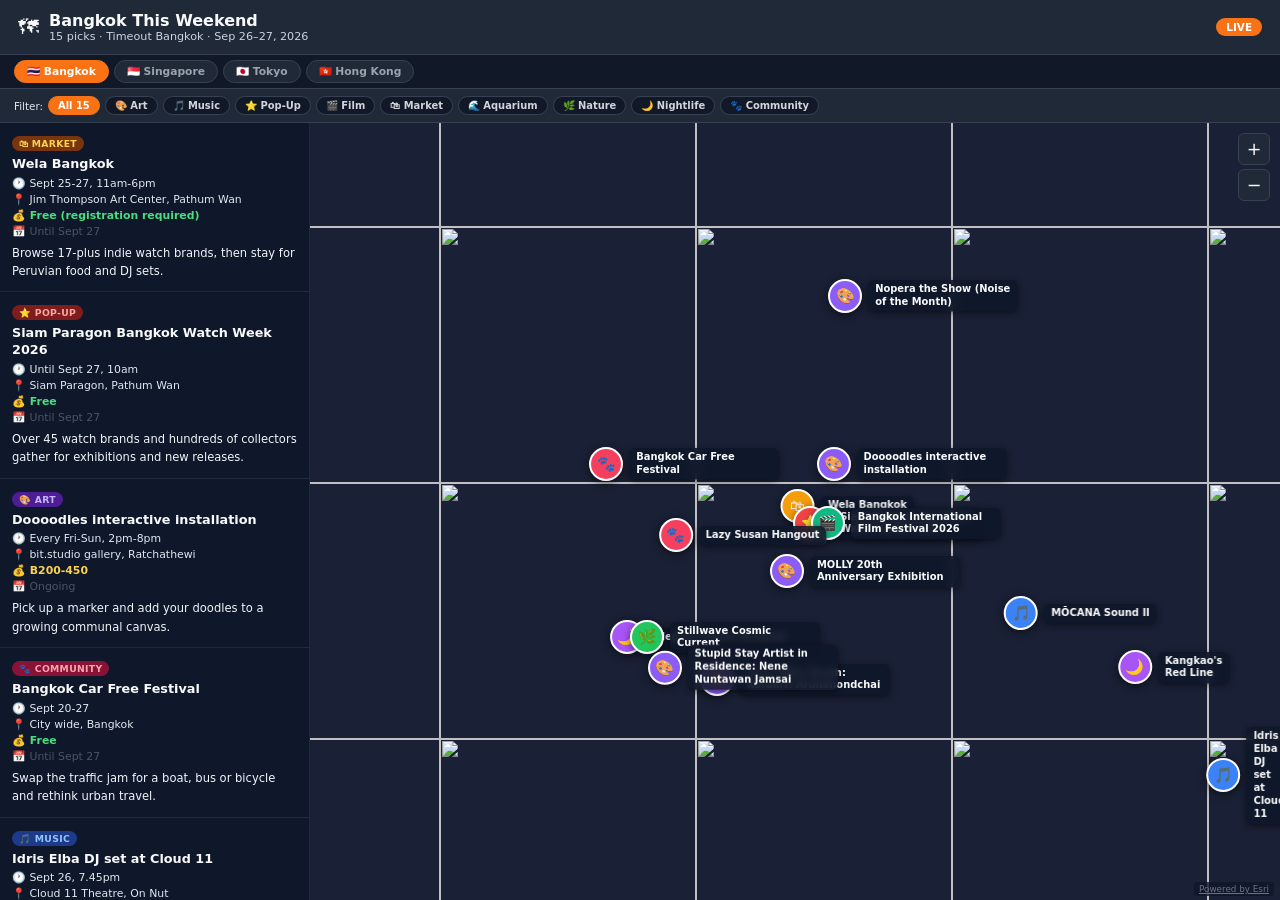
==== commit a3b0d4c9: "Auto-update: weekend picks Sep 26–27, 2026 (all cities)" ====
--- a/index.html
+++ b/index.html
@@ -287,20 +287,20 @@
 
 <script>
 // ── Data: Bangkok ────────────────────────────────────────────────────────────
-var A_BANGKOK = [{"id":1, "title":"Dance through four decades of hits with free tapas and Rioja wine at El Mercado", "cat":"nightlife", "e":"🌙", "loc":"El Mercado, Sukhumvit 53", "lat":13.7325, "lng":100.5775, "time":"September 17, 7.30pm", "until":"Until September 17", "price":"Free entry", "free":1, "desc":"Put on your dancing shoes and head to El Mercado for Spanish wine, free tapas and old-school hits from the '70s through the '00s.", "img":"https://media.timeout.com/images/106447632/750/422/image.jpg"}, {"id":2, "title":"Explore four decades of Vivienne Westwood jewellery at Central Chidlom", "cat":"art", "e":"🎨", "loc":"Central Chidlom, Pathum Wan", "lat":13.7445, "lng":100.5435, "time":"September 11-October 23, 10am-10pm", "until":"Until October 23", "price":"B200 via Ticketmelon or Trip.com", "free":0, "desc":"More than four decades of Vivienne Westwood jewellery fill eight rooms, from punk beginnings to the iconic Orb.", "img":"https://media.timeout.com/images/106447633/750/422/image.jpg"}, {"id":3, "title":"See Pak Khlong Talat bloom at the first Bangkok Flower Festival", "cat":"market", "e":"🛍", "loc":"Yodpiman River Walk, Phra Nakhon", "lat":13.742, "lng":100.497, "time":"September 18-27, 3pm-10pm", "until":"Until September 27", "price":"B150 (includes a complimentary flower)", "free":0, "desc":"Inside the air-conditioned hall are flower installations, an exhibition, hands-on workshops and more than 20 booths selling floral decorations.", "img":"https://media.timeout.com/images/106447634/750/422/image.jpg"}, {"id":4, "title":"Step inside 39 autistic artists' imagined homes at River City Bangkok", "cat":"art", "e":"🎨", "loc":"River City Bangkok, Bang Rak", "lat":13.733, "lng":100.505, "time":"Until September 27, 10am-8pm", "until":"Until September 27", "price":"Free entry", "free":1, "desc":"More than 100 paintings, ceramics and objects by 39 autistic artists arranged as a series of homes to explore room by room.", "img":"https://media.timeout.com/images/106447635/750/422/image.jpg"}, {"id":5, "title":"Follow Samyan's colours on a slow photo walk with Slowcombo", "cat":"community", "e":"🐾", "loc":"Slowcombo, Si Phraya", "lat":13.728, "lng":100.514, "time":"September 19, 10am-3pm", "until":"Until September 19", "price":"B590", "free":0, "desc":"Take a small group through Samyan with cameras and one simple challenge: pay attention to colour.", "img":"https://media.timeout.com/images/106447636/750/422/image.jpg"}, {"id":6, "title":"See Sadeck Berrabah turn 34 dancers into moving patterns in Murmuration Level 2", "cat":"music", "e":"🎵", "loc":"Thailand Cultural Centre, Din Daeng", "lat":13.765, "lng":100.569, "time":"September 19, 7pm", "until":"Until September 19", "price":"B2,000-4,000 via ThaiTicketMajor", "free":0, "desc":"French choreographer Sadeck Berrabah draws on hip hop styles to arrange 34 dancers in formations inspired by birds in flight.", "img":"https://media.timeout.com/images/106447643/750/562/image.jpg"}, {"id":7, "title":"Browse Korean design, crafts and handmade jewellery at Oasis Seoul", "cat":"market", "e":"🛍", "loc":"GalileOasis, Ratchathewi", "lat":13.756, "lng":100.532, "time":"September 19-20, free garden market (selected activities B1,500)", "until":"Until September 20", "price":"Free entry (selected activities B1,500)", "free":1, "desc":"The free garden market brings together local Korean designers, artists and entrepreneurs selling tin furniture, clothing, cosmetics and handmade jewellery.", "img":"https://media.timeout.com/images/106447640/750/422/image.jpg"}, {"id":8, "title":"Hear a live band play 'Boogie Wonderland' and 'September' at Black Cabin", "cat":"nightlife", "e":"🌙", "loc":"Black Cabin Bar, Sukhumvit 23", "lat":13.74, "lng":100.565, "time":"September 20, 9.15pm", "until":"Until September 20", "price":"Free entry", "free":1, "desc":"A live band takes on Earth, Wind & Fire classics including 'September' and 'Boogie Wonderland' with brass, bass and falsetto.", "img":"https://media.timeout.com/images/106447641/750/422/image.jpg"}, {"id":9, "title":"Watch a Hungarian comedy about accidental fatherhood at TK Park", "cat":"film", "e":"🎬", "loc":"TK Park, centralwOrld, Pathum Wan", "lat":13.746, "lng":100.539, "time":"September 20, 4pm", "until":"Until September 20", "price":"Free for TK Park members; B20 for non-members", "free":0, "desc":"Hungarian comedy 'Be My Dad' follows a writer whose ex-girlfriend leaves him to care for the seven-year-old son he didn't know he had.", "img":"https://media.timeout.com/images/106447642/750/422/image.jpg"}, {"id":10, "title":"Trace Thai sculpture across three generations at Museum Pier", "cat":"art", "e":"🎨", "loc":"Museum Pier, Bang Rak", "lat":13.733, "lng":100.506, "time":"September 8-October 23, 10am-6pm", "until":"Until October 23", "price":"B150-B250 at the door", "free":0, "desc":"The exhibition traces Thai sculpture's development through Professor Silpa Bhirasri, master artist Watchara Prayoonkum and contemporary sculptor Wayuphat Rattanaphet.", "img":"https://media.timeout.com/images/106445091/750/422/image.jpg"}, {"id":11, "title":"Bring your cat obsession to the Thai Stamp Museum's 1,000-cat stamp show", "cat":"pop-up", "e":"⭐", "loc":"Thai Stamp Museum, Bang Rak", "lat":13.722, "lng":100.512, "time":"Now-October 23, 8.30am-4.30pm", "until":"Until October 23", "price":"Free entry", "free":1, "desc":"Ma Ma Meow gathers more than 1,000 cat stamps from around the world, with stories, origami and a stamp hunt.", "img":"https://media.timeout.com/images/106445092/750/422/image.jpg"}, {"id":12, "title":"Spend Sunday afternoon with world grooves and house beside the Chao Phraya", "cat":"nightlife", "e":"🌙", "loc":"Bangkok Island, Bang Krachao", "lat":13.688, "lng":100.558, "time":"Every Sunday, 4pm-midnight", "until":"Ongoing", "price":"Free entry", "free":1, "desc":"Turntables on the Chao Phraya offers weekly world grooves and house music with a sunset backdrop at Bang Krachao.", "img":"https://media.timeout.com/images/105884357/750/422/image.jpg"}, {"id":13, "title":"Visit Bangkok's most graphic museum inside Thailand’s oldest hospital", "cat":"community", "e":"🐾", "loc":"Siriraj Medical Museum, Siriraj", "lat":13.761, "lng":100.481, "time":"Wed-Mon, 10am-5pm (last admission 4pm)", "until":"Ongoing", "price":"B100 for Thai adults, B50 for Thai children/seniors, B300 for international visitors", "free":0, "desc":"The Museum of Death features preserved organs, real specimens, the 'Lampang Man' skeleton and forensic exhibits.", "img":"https://media.timeout.com/images/106437039/750/422/image.jpg"}, {"id":14, "title":"Explore ash, ruin and a poet’s centenary at JWD Art Space", "cat":"art", "e":"🎨", "loc":"JWD Art Space, Bang Rak", "lat":13.725, "lng":100.511, "time":"August 8-October 25, 10am-7pm", "until":"Until October 25", "price":"Free entry", "free":1, "desc":"Marking 100 years since poet-artist Angkarn Kallayanapong's birth, the exhibition is shaped around his papers, sketches and traces of ruin.", "img":"https://media.timeout.com/images/106435887/750/422/image.jpg"}, {"id":15, "title":"Question memory, retelling and truth at Bangkok Kunsthalle", "cat":"art", "e":"🎨", "loc":"Bangkok Kunsthalle, Sukhumvit 31", "lat":13.737, "lng":100.568, "time":"Until September 29, 2pm-8pm", "until":"Until September 29", "price":"Free entry", "free":1, "desc":"Four artists examine how memories, beliefs and personal histories shift as they move between people, languages and generations.", "img":"https://media.timeout.com/images/106435889/750/422/image.jpg"}];
-var LABEL_BANGKOK = "Sep 19–20, 2026";
+var A_BANGKOK = [{"id":1, "title":"Wela Bangkok", "cat":"market", "e":"🛍", "loc":"Jim Thompson Art Center, Pathum Wan", "lat":13.749, "lng":100.529, "time":"Sept 25-27, 11am-6pm", "until":"Until Sept 27", "price":"Free (registration required)", "free":1, "desc":"Browse 17-plus indie watch brands, then stay for Peruvian food and DJ sets.", "img":"https://media.timeout.com/images/106449351/750/422/image.jpg"}, {"id":2, "title":"Siam Paragon Bangkok Watch Week 2026", "cat":"pop-up", "e":"⭐", "loc":"Siam Paragon, Pathum Wan", "lat":13.746, "lng":100.536, "time":"Until Sept 27, 10am", "until":"Until Sept 27", "price":"Free", "free":1, "desc":"Over 45 watch brands and hundreds of collectors gather for exhibitions and new releases.", "img":"https://media.timeout.com/images/106449352/750/422/image.jpg"}, {"id":3, "title":"Doooodles interactive installation", "cat":"art", "e":"🎨", "loc":"bit.studio gallery, Ratchathewi", "lat":13.756, "lng":100.54, "time":"Every Fri-Sun, 2pm-8pm", "until":"Ongoing", "price":"B200-450", "free":0, "desc":"Pick up a marker and add your doodles to a growing communal canvas.", "img":""}, {"id":4, "title":"Bangkok Car Free Festival", "cat":"community", "e":"🐾", "loc":"City wide, Bangkok", "lat":13.756, "lng":100.501, "time":"Sept 20-27", "until":"Until Sept 27", "price":"Free", "free":1, "desc":"Swap the traffic jam for a boat, bus or bicycle and rethink urban travel.", "img":"https://media.timeout.com/images/106449356/750/422/image.jpg"}, {"id":5, "title":"Idris Elba DJ set at Cloud 11", "cat":"music", "e":"🎵", "loc":"Cloud 11 Theatre, On Nut", "lat":13.704, "lng":100.598, "time":"Sept 26, 7.45pm", "until":"Ongoing", "price":"B2,690", "free":0, "desc":"Dance to house music with Idris Elba’s DJ project IDRIS.", "img":"https://media.timeout.com/images/106449817/750/422/image.jpg"}, {"id":6, "title":"MOLLY 20th Anniversary Exhibition", "cat":"art", "e":"🎨", "loc":"Chulalongkorn University Centenary Park, Pathum Wan", "lat":13.738, "lng":100.532, "time":"Sept 24-Oct 25", "until":"Until Oct 25", "price":"B290-390", "free":0, "desc":"Trace MOLLY’s 20-year journey through sketches, figures and cultural interpretations.", "img":""}, {"id":7, "title":"Love After Death: Korakrit Arunanondchai", "cat":"art", "e":"🎨", "loc":"Bangkok Citycity Gallery, Sathorn", "lat":13.72, "lng":100.52, "time":"Sept 25-Nov 14, 1pm-6pm", "until":"Until Nov 14", "price":"Free", "free":1, "desc":"Video and performance exhibition filmed inside an abandoned cinema in Lopburi.", "img":"https://media.timeout.com/images/106449360/750/422/image.jpg"}, {"id":8, "title":"Negroni Week Bangkok", "cat":"nightlife", "e":"🌙", "loc":"Stella Bar, Capella Bangkok, Sathorn", "lat":13.727, "lng":100.504, "time":"Sept 21-27", "until":"Until Sept 27", "price":"Varies by venue", "free":0, "desc":"Drink Negronis for a good cause with the world's best bartenders.", "img":"https://media.timeout.com/images/106449362/750/422/image.jpg"}, {"id":9, "title":"Stillwave Cosmic Current", "cat":"nature", "e":"🌿", "loc":"Royal Orchid Sheraton Riverside, Bang Rak", "lat":13.727, "lng":100.508, "time":"Sept 26, 9.30am-12.30pm & 3.30pm-6.30pm", "until":"Ongoing", "price":"B2,499", "free":0, "desc":"Lie down for three hours of gongs and sound beside the Chao Phraya River.", "img":""}, {"id":10, "title":"Bangkok International Film Festival 2026", "cat":"film", "e":"🎬", "loc":"SF World Cinema, CentralWorld, Pathum Wan", "lat":13.746, "lng":100.539, "time":"Until Sept 27", "until":"Until Sept 27", "price":"Free", "free":1, "desc":"See 40 films from Europe, Asia and beyond at BKIFF 2026.", "img":""}, {"id":11, "title":"MŌCANA Sound II", "cat":"music", "e":"🎵", "loc":"9/F, EmQuartier Helix, Khlong Tan Nuea", "lat":13.731, "lng":100.569, "time":"Sept 26, from 6pm", "until":"Ongoing", "price":"B1,000-1,200", "free":0, "desc":"Move between live music, DJs and experimental sound at MŌCANA Sound II.", "img":"https://media.timeout.com/images/106449367/750/422/image.jpg"}, {"id":12, "title":"Lazy Susan Hangout", "cat":"community", "e":"🐾", "loc":"Kodangs Song Wat Flagship Store, Song Wat", "lat":13.744, "lng":100.511, "time":"Sept 26, 4pm-10pm", "until":"Ongoing", "price":"Free", "free":1, "desc":"Pull up a chair for tea, bingo and new merch at a round Chinese table.", "img":"https://media.timeout.com/images/106449366/750/422/image.jpg"}, {"id":13, "title":"Nopera the Show (Noise of the Month)", "cat":"art", "e":"🎨", "loc":"GalileOasis, Ari", "lat":13.784, "lng":100.542, "time":"Sept 26, 4pm", "until":"Ongoing", "price":"B450", "free":0, "desc":"Watch Southern Thai Nora dance and opera collide at GalileOasis.", "img":""}, {"id":14, "title":"Kangkao's Red Line", "cat":"nightlife", "e":"🌙", "loc":"DUAL, Ekkamai", "lat":13.722, "lng":100.585, "time":"Sept 26, 4pm-4am", "until":"Ongoing", "price":"B700-800", "free":0, "desc":"Stay late night for two rooms of increasingly heavy sound at Kangkao's Red Line.", "img":"https://media.timeout.com/images/106449371/750/562/image.jpg"}, {"id":15, "title":"Stupid Stay Artist in Residence: Nene Nuntawan Jamsai", "cat":"art", "e":"🎨", "loc":"Stupid Stay, Charoen Nakhon", "lat":13.722, "lng":100.511, "time":"Until Oct 1, 11am-8pm", "until":"Until Oct 1", "price":"Free", "free":1, "desc":"Wander Stupid Stay’s rooms and corridors for Nene’s neighbourhood illustrations.", "img":"https://media.timeout.com/images/106449372/750/422/image.jpg"}];
+var LABEL_BANGKOK = "Sep 26–27, 2026";
 
 // ── Data: Singapore ───────────────────────────────────────────────────────────
-var A_SINGAPORE = [{"id":1, "title":"Common Rare Market", "cat":"market", "e":"🛍", "loc":"Suntec City Convention Hall, City Hall", "lat":1.2936, "lng":103.8579, "time":"Sep 18-20", "until":"Until Sep 20", "price":"Free entry", "free":1, "desc":"Discover over 100 indie Asian brands at this pet-friendly market with live performances and workshops.", "img":"https://media.timeout.com/images/106417456/750/562/image.jpg"}, {"id":2, "title":"Vasily Petrenko & Gautier Capuçon", "cat":"music", "e":"🎵", "loc":"Esplanade Concert Hall, Marina Bay", "lat":1.2896, "lng":103.8573, "time":"Sep 18 & 19", "until":"Until Sep 19", "price":"From $15", "free":0, "desc":"Singapore Symphony Orchestra performs Saint-Saëns, Pärt, and Shostakovich with star cellist Gautier Capuçon.", "img":""}, {"id":3, "title":"MARQUEE Singapore Parties", "cat":"nightlife", "e":"🌙", "loc":"MARQUEE Singapore, Marina Bay Sands", "lat":1.2841, "lng":103.8613, "time":"Various dates in Sep", "until":"Until Sep 30", "price":"Varies", "free":0, "desc":"Party with international DJs like Timmy Trumpet, Sara Landry, and Blasterjaxx across multiple themed nights.", "img":"https://media.timeout.com/images/106365081/750/422/image.jpg"}, {"id":4, "title":"Sunday Tambay", "cat":"community", "e":"🐾", "loc":"The Warehouse, Tanjong Pagar Distripark", "lat":1.2718, "lng":103.8403, "time":"Sep 20, 9 hours", "until":"Until Sep 20", "price":"Free entry", "free":1, "desc":"A nine-hour Filipino fiesta with DJs, live music, karaoke, drag performances, and Filipino eats.", "img":"https://media.timeout.com/images/106446791/750/422/image.jpg"}, {"id":5, "title":"Celestial Nights: Mid-Autumn", "cat":"nature", "e":"🌿", "loc":"Science Centre Singapore, Jurong East", "lat":1.3331, "lng":103.7351, "time":"Sep 19-27", "until":"Until Sep 27", "price":"From $4", "free":0, "desc":"Explore an illuminated trail, stargaze through telescopes, and dance under a glowing moon at MOONBEATS: AFTERDARK.", "img":"https://media.timeout.com/images/106448276/750/422/image.jpg"}, {"id":6, "title":"Dempsey Block Party", "cat":"community", "e":"🐾", "loc":"Dempsey Hill, Dempsey", "lat":1.3026, "lng":103.8102, "time":"Day event", "until":"Until Sep 20", "price":"Free entry", "free":1, "desc":"All-day block party with DJs, live band, food from top restaurants, and kids' activities.", "img":"https://media.timeout.com/images/106301525/750/422/image.jpg"}, {"id":7, "title":"Nordic Film Festival 2026", "cat":"film", "e":"🎬", "loc":"Filmhouse, City Hall", "lat":1.2931, "lng":103.8525, "time":"Sep 18-20", "until":"Until Sep 20", "price":"Varies", "free":0, "desc":"Showcasing award-winning films from Denmark, Finland, Iceland, Norway, and Sweden.", "img":"https://media.timeout.com/images/106442031/750/422/image.jpg"}, {"id":8, "title":"Mid-Autumn at Gardens by the Bay", "cat":"art", "e":"🎨", "loc":"Gardens by the Bay, Marina Bay", "lat":1.2821, "lng":103.8651, "time":"Throughout Sep", "until":"Until Sep 30", "price":"Free entry", "free":1, "desc":"Neon lantern installations, lion dances, and a festive marketplace with games and street food.", "img":"https://media.timeout.com/images/106444359/750/422/image.jpg"}, {"id":9, "title":"Mid-Autumn Family Fun", "cat":"community", "e":"🐾", "loc":"Singapore Chinese Cultural Centre, City Hall", "lat":1.2903, "lng":103.8513, "time":"Sep 19-20", "until":"Until Sep 20", "price":"Free entry", "free":1, "desc":"Giant inflatable bunnies, concerts, lantern-making, and a Hanfu photo booth for the family.", "img":"https://media.timeout.com/images/106446729/750/422/image.jpg"}, {"id":10, "title":"Not Another Pet Fair", "cat":"community", "e":"🐾", "loc":"Suntec Convention Centre, City Hall", "lat":1.2936, "lng":103.8579, "time":"Two days", "until":"Until Sep 20", "price":"Free entry", "free":1, "desc":"Pet aura readings, blessings, health checks, and an adoption drive for animal lovers.", "img":"https://media.timeout.com/images/106446847/750/422/image.jpg"}, {"id":11, "title":"Crossing Borders Music Festival", "cat":"music", "e":"🎵", "loc":"Esplanade, Marina Bay", "lat":1.2896, "lng":103.8573, "time":"Throughout Sep", "until":"Until Sep 30", "price":"Varies", "free":0, "desc":"A month-long global musical journey featuring Celtic folk, Arabic jazz, gamelan, and more.", "img":"https://media.timeout.com/images/106442932/750/422/image.jpg"}, {"id":12, "title":"Moonlit Wonders at NEX", "cat":"community", "e":"🐾", "loc":"NEX, Serangoon", "lat":1.3512, "lng":103.874, "time":"Throughout Sep", "until":"Until Sep 30", "price":"Free entry", "free":1, "desc":"Mid-Autumn fair with mooncake stalls, games, a riddle wall, and a rooftop lantern garden.", "img":"https://media.timeout.com/images/106442948/750/422/image.jpg"}, {"id":13, "title":"Village Encounters @ Holland Village", "cat":"community", "e":"🐾", "loc":"Holland Piazza, Holland Village", "lat":1.312, "lng":103.7996, "time":"Aug 29-30", "until":"Until Aug 30", "price":"Free entry", "free":1, "desc":"Day-to-night festival with live entertainment, workshops, games, and a pet-friendly Paw Quest.", "img":"https://media.timeout.com/images/106440727/750/422/image.jpg"}, {"id":14, "title":"Strange Monster View", "cat":"art", "e":"🎨", "loc":"STPI Gallery, City Hall", "lat":1.2921, "lng":103.8496, "time":"Exhibition run", "until":"Ongoing", "price":"Free entry", "free":1, "desc":"Eko Nugroho's psychedelic exhibition explores screen addiction through cyborgs and hybrid figures.", "img":"https://media.timeout.com/images/106438028/750/422/image.jpg"}, {"id":15, "title":"Lilytopia: Ancient Egypt", "cat":"nature", "e":"🌿", "loc":"Gardens by the Bay, Marina Bay", "lat":1.2821, "lng":103.8651, "time":"Exhibition run", "until":"Until Sep 30", "price":"Varies", "free":0, "desc":"Ancient Egyptian-themed lily display with sacred blue water lilies and Impressionist paintings.", "img":"https://media.timeout.com/images/106437213/750/422/image.jpg"}, {"id":16, "title":"Reinvention: Allplay", "cat":"community", "e":"🐾", "loc":"Singapore Science Park, Kent Ridge", "lat":1.2802, "lng":103.7993, "time":"Four months", "until":"Ongoing", "price":"Free entry", "free":1, "desc":"Interactive playground with installations and challenges by 30 artists to inspire play and positive action.", "img":"https://media.timeout.com/images/106436020/750/422/image.jpg"}, {"id":17, "title":"Refrain, Reframe – Baba House Displaced", "cat":"art", "e":"🎨", "loc":"NUS Museum, Kent Ridge", "lat":1.2963, "lng":103.7699, "time":"Exhibition run", "until":"Until 2027", "price":"Free entry", "free":1, "desc":"Displaced artefacts from NUS Baba House showcase Peranakan furniture and decorative arts.", "img":"https://media.timeout.com/images/106436025/750/422/image.jpg"}, {"id":18, "title":"Choo's Masquerade Party", "cat":"pop-up", "e":"⭐", "loc":"Venue TBC, Singapore", "lat":1.3521, "lng":103.8198, "time":"Event date TBC", "until":"Ongoing", "price":"Varies", "free":0, "desc":"An interactive masquerade party with local buffet and dramatic family secrets.", "img":"https://media.timeout.com/images/106435573/750/422/image.jpg"}, {"id":19, "title":"Prototype Island", "cat":"art", "e":"🎨", "loc":"ArtScience Museum, Marina Bay Sands", "lat":1.2841, "lng":103.8613, "time":"Exhibition run", "until":"Ongoing", "price":"Varies", "free":0, "desc":"15 experimental design projects from Milan Design Week address community care and technology.", "img":"https://media.timeout.com/images/106431552/750/422/image.jpg"}, {"id":20, "title":"F1 Exhibition Singapore", "cat":"pop-up", "e":"⭐", "loc":"Gardens by the Bay, Marina Bay", "lat":1.2821, "lng":103.8651, "time":"Exhibition run", "until":"Ongoing", "price":"Varies", "free":0, "desc":"Immersive F1 showcase with seven galleries, legendary cars, and a racing simulator.", "img":"https://media.timeout.com/images/106444359/750/422/image.jpg"}, {"id":21, "title":"Islands in the Net", "cat":"art", "e":"🎨", "loc":"Padimai Art & Tech Studio, Singapore", "lat":1.3049, "lng":103.8318, "time":"Exhibition run", "until":"Ongoing", "price":"Free entry", "free":1, "desc":"Digital art exhibition exploring AI, data, and meme culture shaping Southeast Asia's future.", "img":"https://media.timeout.com/images/106426965/750/422/image.jpg"}, {"id":22, "title":"Crosscurrents: Art from the Louvre", "cat":"art", "e":"🎨", "loc":"Asian Civilisations Museum, City Hall", "lat":1.2869, "lng":103.8528, "time":"Exhibition run", "until":"Ongoing", "price":"Varies", "free":0, "desc":"Over 100 Islamic art treasures from the Mughal, Safavid, and Ottoman empires in a Southeast Asian debut.", "img":"https://media.timeout.com/images/106415976/750/422/image.jpg"}, {"id":23, "title":"Into the Ocean: Journey Beneath", "cat":"aquarium", "e":"🌊", "loc":"ArtScience Museum, Marina Bay Sands", "lat":1.2841, "lng":103.8613, "time":"Exhibition run", "until":"Ongoing", "price":"Varies", "free":0, "desc":"World premiere exhibition plunges into the deep sea with cinematic visuals and interactive zones.", "img":"https://media.timeout.com/images/106412051/750/422/image.jpg"}, {"id":24, "title":"One Ocean: Every Action Ripples", "cat":"aquarium", "e":"🌊", "loc":"Science Centre Singapore, Jurong East", "lat":1.3331, "lng":103.7351, "time":"Exhibition run", "until":"Ongoing", "price":"Varies", "free":0, "desc":"Multi-sensory ocean exhibition with 360-degree projections, VR, and a replica of the Tara Polar Station.", "img":"https://media.timeout.com/images/106399864/750/422/image.jpg"}, {"id":25, "title":"Hiroshi Sugimoto: Form is Emptiness", "cat":"art", "e":"🎨", "loc":"Singapore Art Museum, City Hall", "lat":1.2918, "lng":103.8497, "time":"Exhibition run", "until":"Ongoing", "price":"Varies", "free":0, "desc":"First major Southeast Asian solo exhibition of the Japanese artist featuring over 60 works and fossils.", "img":"https://media.timeout.com/images/106399856/750/422/image.jpg"}, {"id":26, "title":"Momentary Pulses: Art in the CBD", "cat":"art", "e":"🎨", "loc":"Various public spaces, CBD", "lat":1.2798, "lng":103.8489, "time":"Exhibition run", "until":"Ongoing", "price":"Free entry", "free":1, "desc":"Seven art installations woven into public spaces in the CBD, inviting reflection amid urban hustle.", "img":"https://media.timeout.com/images/106370065/750/422/image.jpg"}, {"id":27, "title":"Singaporama by Navin Rawanchaikul", "cat":"art", "e":"🎨", "loc":"National Gallery Singapore, City Hall", "lat":1.2905, "lng":103.8515, "time":"Exhibition run", "until":"Ongoing", "price":"Varies", "free":0, "desc":"Large-scale artwork celebrating migrant communities through billboards, video interviews, and a travelogue.", "img":"https://media.timeout.com/images/106359645/750/422/image.jpg"}, {"id":28, "title":"Fear No Power: Women Imagining Otherwise", "cat":"art", "e":"🎨", "loc":"Singapore Art Museum, City Hall", "lat":1.2918, "lng":103.8497, "time":"Exhibition run", "until":"Ongoing", "price":"Varies", "free":0, "desc":"First joint exhibition of five Southeast Asian women artists featuring over 50 works since the 1960s.", "img":"https://media.timeout.com/images/106359647/750/422/image.jpg"}];
-var LABEL_SINGAPORE = "Sep 19–20, 2026";
+var A_SINGAPORE = [{"id":1, "title":"Made Here Ceramic Market", "cat":"market", "e":"🛍", "loc":"The Potters' Guilt, New Bahru", "lat":1.304, "lng":103.848, "time":"September 25-27, various times", "until":"Until Sep 27", "price":"Free entry", "free":1, "desc":"Browse story-filled ceramics by local makers and sip coffee from handcrafted cups at this cosy pottery festival.", "img":"https://media.timeout.com/images/106450068/750/562/image.jpg"}, {"id":2, "title":"Ambiguous Dance Company: Hip Joseon", "cat":"music", "e":"🎵", "loc":"*SCAPE Outdoor Plaza / Esplanade Outdoor Theatre, City Hall", "lat":1.289, "lng":103.857, "time":"September 25-27, various times", "until":"Until Sep 27", "price":"Free", "free":1, "desc":"Korea's viral Ambiguous Dance Company brings free 'Hip Joseon' performances blending tradition with hip-hop.", "img":"https://media.timeout.com/images/106447291/750/422/image.jpg"}, {"id":3, "title":"MARQUEE Singapore: Sub Zero & Sara Landry", "cat":"nightlife", "e":"🌙", "loc":"MARQUEE Singapore, Marina Bay Sands", "lat":1.283, "lng":103.859, "time":"September 25-26, 10pm onwards", "until":"Until Sep 26", "price":"From $28", "free":0, "desc":"Party with Dutch hardstyle duo Sub Zero Project (Sep 25) and techno powerhouse Sara Landry (Sep 26).", "img":"https://media.timeout.com/images/106365081/750/422/image.jpg"}, {"id":4, "title":"Indie Pride", "cat":"music", "e":"🎵", "loc":"The Blackbird, Bugis", "lat":1.302, "lng":103.855, "time":"Check website", "until":"Ongoing", "price":"From $35", "free":0, "desc":"Singapore's underground bands including Opposition Party and Forests celebrate indie pride at this community gig.", "img":"https://media.timeout.com/images/106450061/750/422/image.jpg"}, {"id":5, "title":"Celestial Nights: MOONBEATS AFTERDARK", "cat":"nightlife", "e":"🌙", "loc":"Science Centre Singapore, Jurong East", "lat":1.335, "lng":103.736, "time":"September 25-27, various times; MOONBEATS Sep 26 evening", "until":"Until Sep 27", "price":"Free trail & stargazing; tickets from $4", "free":0, "desc":"Dance under a glowing moon, explore the Celestial Trail, and stargaze through a 16-inch telescope.", "img":"https://media.timeout.com/images/106448276/750/422/image.jpg"}, {"id":6, "title":"Sunday on the Hill", "cat":"art", "e":"🎨", "loc":"The Hill, Tiong Bahru", "lat":1.278, "lng":103.842, "time":"September 27, afternoon till evening", "until":"Until Sep 27", "price":"Free entry", "free":1, "desc":"A chill Sunday of art, design, indie crafts, live music, and food with a dedicated kids and pet zone.", "img":"https://media.timeout.com/images/106121276/750/422/image.jpg"}, {"id":7, "title":"Pub Choir Singapore", "cat":"music", "e":"🎵", "loc":"Capitol Theatre, City Hall", "lat":1.293, "lng":103.85, "time":"September 27, 90 minutes (show time TBC)", "until":"Until Sep 27", "price":"From $68", "free":0, "desc":"No-audience, no-rehearsal choir experience where strangers learn a pop song in 90 minutes.", "img":"https://media.timeout.com/images/106449075/750/422/image.jpg"}, {"id":8, "title":"Sake Sake Festival", "cat":"pop-up", "e":"⭐", "loc":"Shukuu Izakaya, Keong Saik Road", "lat":1.28, "lng":103.843, "time":"September 26-27, afternoon/evening", "until":"Until Sep 27", "price":"Early bird tickets available; free-flow sake options", "free":0, "desc":"Over 100 free-flow sakes paired with local comfort foods like laksa at this boozy izakaya festival.", "img":""}, {"id":9, "title":"Big Wine Freaks Turns 2", "cat":"nightlife", "e":"🌙", "loc":"Big Wine Freaks, Chinatown", "lat":1.283, "lng":103.843, "time":"September 26, 7pm-late", "until":"Until Sep 26", "price":"$178++ per person (dinner) or free afterparty", "free":0, "desc":"Six-course dinner with caviar and lobster, then an afterparty with DJs until late.", "img":"https://media.timeout.com/images/106437593/750/422/image.jpg"}, {"id":10, "title":"Mondrian Live 24-Hour Music Marathon", "cat":"nightlife", "e":"🌙", "loc":"Mondrian Singapore Duxton, Duxton Hill", "lat":1.28, "lng":103.843, "time":"September 26-27, 24 hours from Sep 26", "until":"Until Sep 27", "price":"Early bird from $28", "free":0, "desc":"Five distinct parties across the hotel including poolside Afrohouse, hip-hop, and sunrise recovery.", "img":"https://media.timeout.com/images/106449064/750/422/image.jpg"}, {"id":11, "title":"SHOP 225 Pizza Takeover at Fiamma", "cat":"pop-up", "e":"⭐", "loc":"Fiamma, Capella Singapore, Sentosa", "lat":1.249, "lng":103.827, "time":"September 24-26, lunch and dinner", "until":"Until Sep 26", "price":"Various (reservations required)", "free":0, "desc":"Australia's best pizza maker brings wood-fired Neapolitan pies with halal-conscious and vegan options.", "img":"https://media.timeout.com/images/106449055/750/422/image.jpg"}, {"id":12, "title":"Singapore Tennis Open 2026", "cat":"community", "e":"🐾", "loc":"Kallang Sports Hub, Kallang", "lat":1.305, "lng":103.873, "time":"September 19-27, daily matches", "until":"Until Sep 27", "price":"Various (free outdoor zone)", "free":0, "desc":"Watch WTA 500 tennis stars, enjoy live screenings, food trucks, and a giant tennis playground for free at Break Point Garden.", "img":"https://media.timeout.com/images/106449824/750/422/image.jpg"}, {"id":13, "title":"Nordic Film Festival 2026", "cat":"film", "e":"🎬", "loc":"Filmhouse, Marina Square", "lat":1.295, "lng":103.854, "time":"Check website for schedule", "until":"Ongoing", "price":"Various", "free":0, "desc":"A diverse cinematic lineup from Denmark, Finland, Iceland, Norway and Sweden including award-winning documentaries.", "img":"https://media.timeout.com/images/106442031/750/422/image.jpg"}, {"id":14, "title":"Mid-Autumn Festival at Gardens by the Bay", "cat":"community", "e":"🐾", "loc":"Gardens by the Bay, Marina Bay", "lat":1.282, "lng":103.865, "time":"Throughout September, evenings", "until":"Until Sep 30", "price":"Free (some activities may charge)", "free":1, "desc":"Neon lantern installations, street food, carnival rides, and LED lion dances celebrating Mid-Autumn.", "img":"https://media.timeout.com/images/106444359/750/422/image.jpg"}, {"id":15, "title":"Crossing Borders 2026", "cat":"music", "e":"🎵", "loc":"Esplanade Theatres, City Hall", "lat":1.289, "lng":103.857, "time":"Throughout September, various times", "until":"Until Sep 30", "price":"Various (some free)", "free":0, "desc":"A month-long global music journey featuring Celtic folk, Arabic jazz, Javanese gamelan, and more.", "img":"https://media.timeout.com/images/106442932/750/422/image.jpg"}, {"id":16, "title":"NEX Moonlit Wonders Mid-Autumn", "cat":"community", "e":"🐾", "loc":"NEX Shopping Mall, Serangoon", "lat":1.353, "lng":103.872, "time":"Throughout September", "until":"Until Sep 30", "price":"Free", "free":1, "desc":"Mooncake fair, retro photo booth, packing game, and rooftop lantern garden with rabbit mascots.", "img":"https://media.timeout.com/images/106442948/750/422/image.jpg"}, {"id":17, "title":"Strange Monster View at STPI", "cat":"art", "e":"🎨", "loc":"STPI, Robertson Quay", "lat":1.305, "lng":103.848, "time":"During gallery hours", "until":"Ongoing", "price":"Free", "free":1, "desc":"Eko Nugroho's psychedelic exhibition on screen addiction featuring cyborgs and hybrid creatures.", "img":"https://media.timeout.com/images/106438028/750/422/image.jpg"}, {"id":18, "title":"Lilytopia: Ancient Egypt at Gardens by the Bay", "cat":"nature", "e":"🌿", "loc":"Gardens by the Bay, Marina Bay", "lat":1.282, "lng":103.865, "time":"During garden hours", "until":"Ongoing", "price":"Free (included in garden admission)", "free":0, "desc":"See blooming lilies that once grew along the Nile and Impressionist-inspired paintings of Egypt.", "img":"https://media.timeout.com/images/106437213/750/422/image.jpg"}, {"id":19, "title":"Reinvention: Allplay at Singapore Science Park", "cat":"community", "e":"🐾", "loc":"Singapore Science Park, Kent Ridge", "lat":1.279, "lng":103.792, "time":"Four months, daily", "until":"Ongoing", "price":"Free", "free":1, "desc":"Interactive installations and challenges by 30 artists turning play into environmental action.", "img":"https://media.timeout.com/images/106436020/750/422/image.jpg"}, {"id":20, "title":"Refrain, Reframe – Baba House Displaced", "cat":"art", "e":"🎨", "loc":"NUS Museum, Kent Ridge", "lat":1.305, "lng":103.772, "time":"During museum hours", "until":"Until 2027", "price":"Free", "free":1, "desc":"Artefacts from NUS Baba House displayed with insights into preservation and conservation.", "img":"https://media.timeout.com/images/106436025/750/422/image.jpg"}, {"id":21, "title":"Choo's Masquerade Party", "cat":"pop-up", "e":"⭐", "loc":"Venue TBC, likely city centre", "lat":1.29, "lng":103.85, "time":"Check website", "until":"Ongoing", "price":"Various (includes buffet)", "free":0, "desc":"A chaotic family masquerade with local buffet, drama, and hidden agendas – dress in silver or gold.", "img":"https://media.timeout.com/images/106435573/750/422/image.jpg"}, {"id":22, "title":"F1 Exhibition Singapore", "cat":"art", "e":"🎨", "loc":"Gardens by the Bay, Marina Bay", "lat":1.282, "lng":103.865, "time":"During garden hours", "until":"Ongoing", "price":"Various", "free":0, "desc":"Seven galleries tracing F1 history from the 1950s, including the championship-winning Red Bull RB7.", "img":"https://media.timeout.com/images/106444359/750/422/image.jpg"}, {"id":23, "title":"Islands in the Net", "cat":"art", "e":"🎨", "loc":"Padimai Art & Tech Studio, City", "lat":1.285, "lng":103.848, "time":"During gallery hours", "until":"Ongoing", "price":"Free", "free":1, "desc":"Data art and memes explore how AI and tech shape Southeast Asia's future, featuring Safe Entry references.", "img":"https://media.timeout.com/images/106426965/750/422/image.jpg"}, {"id":24, "title":"Crosscurrents: Masterpieces of Mughal, Safavid, and Ottoman Art", "cat":"art", "e":"🎨", "loc":"Asian Civilisations Museum, Empress Place", "lat":1.287, "lng":103.851, "time":"During museum hours", "until":"Ongoing", "price":"Various", "free":0, "desc":"More than 100 treasures from the Louvre's Islamic art collection, paired with ACM's own jewels.", "img":"https://media.timeout.com/images/106121276/750/422/image.jpg"}, {"id":25, "title":"Into the Ocean: Journey Beneath", "cat":"aquarium", "e":"🌊", "loc":"ArtScience Museum, Marina Bay Sands", "lat":1.287, "lng":103.859, "time":"During museum hours", "until":"Ongoing", "price":"Various", "free":0, "desc":"World premiere immersive exhibition with OceanX – descend from surface to seabed through advanced filming tech.", "img":"https://media.timeout.com/images/106412051/750/422/image.jpg"}, {"id":26, "title":"One Ocean: Every Action Ripples", "cat":"aquarium", "e":"🌊", "loc":"Science Centre Singapore, Jurong East", "lat":1.335, "lng":103.736, "time":"During opening hours", "until":"Ongoing", "price":"Various", "free":0, "desc":"Multi-sensory exhibition with 10 zones including a whale migration VR and replica of the Tara Polar Station.", "img":"https://media.timeout.com/images/106399864/750/422/image.jpg"}, {"id":27, "title":"Hiroshi Sugimoto: Form is Emptiness", "cat":"art", "e":"🎨", "loc":"Singapore Art Museum, Bras Basah", "lat":1.297, "lng":103.85, "time":"During museum hours", "until":"Ongoing", "price":"Various", "free":0, "desc":"First major Southeast Asian solo show of the Japanese artist featuring 60+ works and a mandala layout.", "img":"https://media.timeout.com/images/106399856/750/422/image.jpg"}, {"id":28, "title":"Momentary Pulses: Art in the CBD", "cat":"art", "e":"🎨", "loc":"Various public spaces in CBD", "lat":1.283, "lng":103.851, "time":"Always accessible", "until":"Ongoing", "price":"Free", "free":1, "desc":"Seven site-specific artworks by Singapore-based artists woven into buildings and walkways in the CBD.", "img":"https://media.timeout.com/images/106370065/750/422/image.jpg"}, {"id":29, "title":"SINGAPORAMA by Navin Rawanchaikul", "cat":"art", "e":"🎨", "loc":"National Gallery Singapore, City Hall", "lat":1.29, "lng":103.851, "time":"During gallery hours", "until":"Ongoing", "price":"Free (with gallery admission)", "free":0, "desc":"Larger-than-life billboard paintings and video interviews celebrating migrant worker communities in Singapore.", "img":"https://media.timeout.com/images/106359645/750/422/image.jpg"}, {"id":30, "title":"Fear No Power: Women Imagining Otherwise", "cat":"art", "e":"🎨", "loc":"National Gallery Singapore, City Hall", "lat":1.29, "lng":103.851, "time":"During gallery hours", "until":"Ongoing", "price":"Free (with gallery admission)", "free":0, "desc":"Over 50 works by five Southeast Asian women artists exploring care, collaboration, and resistance from the 1960s.", "img":"https://media.timeout.com/images/106359647/750/422/image.jpg"}];
+var LABEL_SINGAPORE = "Sep 26–27, 2026";
 
 // ── Data: Tokyo ───────────────────────────────────────────────────────────────
-var A_TOKYO = [{"id":1, "title":"Moon Art Night Shimokitazawa", "cat":"art", "e":"🎨", "loc":"Various venues including Shimokita Senrogai Open Space, Bonus Track, Higashi-Kitazawa Station rooftop, Shimokitazawa", "lat":35.6614, "lng":139.6688, "time":"Ongoing weekend", "until":"Until late September", "price":"Varies by venue", "free":0, "desc":"Annual lunar art festival with installations by Luke Jerram, Shoei Matsuda and Teppei Kaneuji, plus live music and immersive theatre.", "img":"https://media.timeout.com/images/106430644/750/422/image.jpg"}, {"id":2, "title":"Shibuya Festival", "cat":"community", "e":"🐾", "loc":"Konno Hachimangu Shrine and surrounding neighbourhoods, Shibuya", "lat":35.6564, "lng":139.6983, "time":"Sat 11am, Sun 12pm", "until":"Until Sunday evening", "price":"Free entry", "free":1, "desc":"Centuries-old Shinto festival with cultural performances, children's games, food stalls, and a massive mikoshi parade through Shibuya Scramble Crossing.", "img":"https://media.timeout.com/images/106175693/750/422/image.jpg"}, {"id":3, "title":"Nakanobu Nebuta Festival", "cat":"community", "e":"🐾", "loc":"Nakanobu, Shinagawa", "lat":35.6063, "lng":139.7112, "time":"Noon to 4pm stalls, 5pm parade", "until":"Until 5pm parade", "price":"Free", "free":1, "desc":"Tokyo spin-off of the famous Aomori Nebuta Matsuri with illuminated floats, awa-odori dancing, taiko drumming and food stalls.", "img":"https://media.timeout.com/images/102557695/750/422/image.jpg"}, {"id":4, "title":"Analog Market", "cat":"market", "e":"🛍", "loc":"SKAC (Skwat Kameari Art Centre), Kameari", "lat":35.7538, "lng":139.8578, "time":"11am-7pm on weekends", "until":"Until October 4", "price":"Free entry", "free":1, "desc":"Audio-Technica's analogue celebration with listening stations, flea market of vintage treasures, ceramics and houseplants, plus record stalls.", "img":"https://media.timeout.com/images/106443510/750/562/image.jpg"}, {"id":5, "title":"Meguro River Night Ambience", "cat":"art", "e":"🎨", "loc":"Meguro River from Tennozu to Hotel Gajoen, plus Gotanda Fureai Waterside Square, Meguro/Shinagawa", "lat":35.6256, "lng":139.7326, "time":"6pm-9pm Sep 18-22", "until":"Until September 22", "price":"Free", "free":1, "desc":"Sound installation on a boat transforms the Meguro River into a giant instrument with metal plates swaying in the wind.", "img":"https://media.timeout.com/images/106445072/750/422/image.jpg"}, {"id":6, "title":"Bread, Music and Antiques", "cat":"market", "e":"🛍", "loc":"Tokyo Oval Keiokaku velodrome, Keio", "lat":35.6633, "lng":139.6328, "time":"Sep 19-20", "until":"Until September 20", "price":"Ticket required", "free":0, "desc":"Massive festival combining 90 bakeries and 100 antique shops, with Disk Union selling vintage band T-shirts and records.", "img":"https://media.timeout.com/images/106441211/750/422/image.jpg"}, {"id":7, "title":"Outdoor Cinema at Azabudai Hills", "cat":"film", "e":"🎬", "loc":"Azabudai Hills Central Plaza, Azabudai", "lat":35.6605, "lng":139.7392, "time":"6.30pm (6pm on 18th) Sep 18-23", "until":"Until September 23", "price":"Varies", "free":0, "desc":"Open-air film screenings under the stars with a 'Mystery of Love' theme, including Mamma Mia! Here We Go Again, Billy Elliot and Notting Hill.", "img":"https://media.timeout.com/images/106438904/750/422/image.jpg"}, {"id":8, "title":"Niku Matsuri", "cat":"pop-up", "e":"⭐", "loc":"Hibiya Park, Hibiya", "lat":35.6718, "lng":139.7568, "time":"10am-6pm Sep 18-20", "until":"Until September 20", "price":"Free entry, pay per dish", "free":1, "desc":"Carnivorous carnival with 28 meat stalls, craft beer from local breweries, and a dance contest for kids on Saturday.", "img":"https://media.timeout.com/images/106442455/750/422/image.jpg"}, {"id":9, "title":"Fiesta Mexicana", "cat":"community", "e":"🐾", "loc":"West Promenade outside Aqua City, Odaiba", "lat":35.6275, "lng":139.7753, "time":"Sep 18-22, piñata at 3pm Sep 20-22", "until":"Until September 22", "price":"Free entry", "free":1, "desc":"Celebrate Mexican Independence Day with food stalls, handicrafts, piñata, and Lucha Libre wrestling performances.", "img":"https://media.timeout.com/images/106442484/750/422/image.jpg"}, {"id":10, "title":"Loft 50th Anniversary: The Atom Age Is Here", "cat":"music", "e":"🎵", "loc":"Loft, Shinjuku", "lat":35.6938, "lng":139.7035, "time":"Sep 19", "until":"Until late evening", "price":"Varies", "free":0, "desc":"Major comeback show for punk band Balzac, marking 30 years since their first Loft performance and first anniversary of drummer's death.", "img":"https://media.timeout.com/images/106438936/750/422/image.jpg"}, {"id":11, "title":"Tokyo International Comedy Festival", "cat":"nightlife", "e":"🌙", "loc":"Multiple venues including Tokyo Comedy Bar, Mame Romantic, Baird Taproom Nakameguro", "lat":35.6464, "lng":139.7089, "time":"Various times", "until":"Ongoing 11 days", "price":"Varies", "free":0, "desc":"11-day comedy extravaganza with roast battles, stand-up contests and bilingual improv featuring local comedians like Yurie Collins and Pakkun.", "img":"https://media.timeout.com/images/106429528/750/422/image.jpg"}, {"id":12, "title":"Ryuichi Sakamoto + Shiro Takatani: Ambient Kyoto – Tokyo", "cat":"art", "e":"🎨", "loc":"Azabudai Hills Gallery, Azabudai", "lat":35.6603, "lng":139.7397, "time":"During gallery hours", "until":"Ongoing exhibition", "price":"Paid ticket", "free":0, "desc":"Immersive exhibition featuring Sakamoto's album 'async' with spatial audio and a 26-metre-wide screen at Azabudai Hills.", "img":"https://media.timeout.com/images/106436063/750/422/image.jpg"}, {"id":13, "title":"Tokyo Tower Milky Way Illumination", "cat":"nature", "e":"🌿", "loc":"Tokyo Tower Main Deck, Minato", "lat":35.6586, "lng":139.7454, "time":"9am-11pm daily", "until":"Ongoing", "price":"Entry to main deck required", "free":0, "desc":"Artificial Milky Way with 30,000 LEDs that change colour every 15 minutes, creating a magical starry night over Tokyo skyline.", "img":"https://media.timeout.com/images/106413968/750/422/image.jpg"}, {"id":14, "title":"Shiba Park Oktoberfest", "cat":"pop-up", "e":"⭐", "loc":"Shiba Park, Minato", "lat":35.6557, "lng":139.7471, "time":"Sep 11-23", "until":"Until September 23", "price":"¥500 entry, pay as you go", "free":0, "desc":"German beer festival with view of Tokyo Tower, featuring Festbier, 11 beer brands, and heavy pub grub like schnitzels and sausages.", "img":"https://media.timeout.com/images/106136002/750/422/image.jpg"}, {"id":15, "title":"Yokohama Oktoberfest", "cat":"pop-up", "e":"⭐", "loc":"Yokohama", "lat":35.4437, "lng":139.638, "time":"Various days", "until":"Ongoing", "price":"¥500 entry, one coin menu", "free":0, "desc":"Japan's largest beer festival with German and local brews, sausages, goulash, and live entertainment in a dedicated tent.", "img":"https://media.timeout.com/images/106173152/750/422/image.jpg"}, {"id":16, "title":"Oktoberfest in Urbandock Lalaport Toyosu", "cat":"pop-up", "e":"⭐", "loc":"Urban Dock LaLaport Toyosu, Toyosu", "lat":35.6558, "lng":139.7945, "time":"Sep 18-Oct 12", "until":"Until October 12", "price":"Free entry, cashless payment", "free":1, "desc":"Munich-style beer festival with German beer served in litre glasses, bratwurst, sauerkraut and oompah bands.", "img":"https://media.timeout.com/images/106440283/750/422/image.jpg"}, {"id":17, "title":"Sunset Beach Club DJ Party", "cat":"nightlife", "e":"🌙", "loc":"Inage Seaside Park pier, Chiba", "lat":35.6355, "lng":140.054, "time":"4pm-8pm Sat/Sun/holidays until Sep 27", "until":"Until September 27", "price":"Free", "free":1, "desc":"Weekly DJ parties on a 90-metre pier with Balearic house, afrobeats, tech house and tunes from local favourites.", "img":"https://media.timeout.com/images/106302517/750/422/image.jpg"}, {"id":18, "title":"Summer Lounge Meiji Park", "cat":"pop-up", "e":"⭐", "loc":"Meiji Park, near National Stadium, Shinjuku", "lat":35.6783, "lng":139.7147, "time":"Jul 17-Sep 27, outdoor cinema Fri-Sun", "until":"Until September 27", "price":"Free entry, paid drinks/food", "free":1, "desc":"Beer garden and outdoor cinema with Corona drinks, food trucks, and free screenings of family-friendly films (Japanese dub).", "img":"https://media.timeout.com/images/106424437/750/422/image.jpg"}, {"id":19, "title":"Beer Trip Marunouchi", "cat":"nightlife", "e":"🌙", "loc":"Marunouchi Hotel 8th floor terrace, Marunouchi", "lat":35.6827, "lng":139.764, "time":"Evening", "until":"Until late summer", "price":"From ¥8,500 per course", "free":0, "desc":"Elegant hotel beer garden with 120-minute free-flow drinks, Spanish or French cuisine, and views of Tokyo Station.", "img":"https://media.timeout.com/images/106426387/750/422/image.jpg"}, {"id":20, "title":"Korean Sakaba Beer Garden", "cat":"pop-up", "e":"⭐", "loc":"Rooftop of Lumine Est, Shinjuku", "lat":35.6908, "lng":139.7031, "time":"Evening", "until":"Ongoing", "price":"From ¥3,500 (course with 2hr all-you-can-drink)", "free":0, "desc":"Korean pub-style rooftop beer garden with samgyeopsal, yangnyeom chicken, and fruit-flavoured soju included in meal plans.", "img":"https://media.timeout.com/images/106397079/750/422/image.jpg"}, {"id":21, "title":"Hotel Floria Tokyo - Sanrio Characters Exhibition", "cat":"art", "e":"🎨", "loc":"Tokyu Kabukicho Tower 4F, Shinjuku", "lat":35.6947, "lng":139.7008, "time":"During opening hours", "until":"Ongoing", "price":"Paid ticket", "free":0, "desc":"Interactive digital art exhibition themed as a hotel with Hello Kitty and friends in dreamy rooms, plus exclusive Sanrio merch.", "img":"https://media.timeout.com/images/106412979/750/422/image.jpg"}, {"id":22, "title":"Daniel Buren: Situated Works 1966-2013", "cat":"art", "e":"🎨", "loc":"Scai Piramide, Roppongi", "lat":35.6592, "lng":139.7323, "time":"During gallery hours", "until":"Until late summer", "price":"Paid", "free":0, "desc":"Rare survey of Daniel Buren's fifty-year practice, featuring his iconic 8.7cm stripes and LED-lit optical fiber works.", "img":"https://media.timeout.com/images/106399736/750/422/image.jpg"}, {"id":23, "title":"Picasso, through the Eyes of Paul Smith", "cat":"art", "e":"🎨", "loc":"The National Art Center, Tokyo (NACT), Roppongi", "lat":35.6652, "lng":139.7267, "time":"During opening hours", "until":"Ongoing exhibition", "price":"Paid", "free":0, "desc":"80 works from Musée National Picasso-Paris curated by Paul Smith, with colourful walls and whimsical décor.", "img":"https://media.timeout.com/images/106409232/750/422/image.jpg"}, {"id":24, "title":"Ron Mueck", "cat":"art", "e":"🎨", "loc":"Mori Art Museum, Roppongi Hills", "lat":35.6605, "lng":139.7292, "time":"Until Sep 23", "until":"Until September 23", "price":"Paid", "free":0, "desc":"First solo exhibition in Japan in 18 years, featuring 11 hyper-real sculptures including the monumental 'Mass' with 100 skulls.", "img":"https://media.timeout.com/images/106399200/750/422/image.jpg"}, {"id":25, "title":"Ettore Sottsass: Design begins where magic begins", "cat":"art", "e":"🎨", "loc":"Artizon Museum, Kyobashi", "lat":35.6809, "lng":139.7707, "time":"During opening hours", "until":"Ongoing exhibition", "price":"Paid", "free":0, "desc":"First comprehensive retrospective in Japan of the Memphis Group founder, with 112 works spanning 20th-century Italian design.", "img":"https://media.timeout.com/images/106409918/750/422/image.jpg"}];
-var LABEL_TOKYO = "Sep 19–20, 2026";
+var A_TOKYO = [{"id":1, "title":"Miyashita Park Bon Dance", "cat":"community", "e":"🐾", "loc":"Miyashita Park, Shibuya", "lat":35.6625, "lng":139.6982, "time":"All day", "until":"Until September 27", "price":"Free", "free":1, "desc":"Participate in one of the last Bon Odori festivals this summer at Miyashita Park's rooftop with traditional taiko drums and DJ mixes.", "img":"https://media.timeout.com/images/106433237/750/422/image.jpg"}, {"id":2, "title":"Fukuro Matsuri", "cat":"community", "e":"🐾", "loc":"Ikebukuro Station West Exit / Global Ring Theatre, Ikebukuro", "lat":35.7295, "lng":139.71, "time":"September 26-27, various times", "until":"Until September 27", "price":"Free", "free":1, "desc":"Celebrate this two-day festival in Ikebukuro with mikoshi parades, taiko drumming, and dance performances.", "img":"https://media.timeout.com/images/105499734/750/422/image.jpg"}, {"id":3, "title":"Kita Fireworks Festival", "cat":"nightlife", "e":"🌙", "loc":"Iwabuchi Watergate area, Kita-ku", "lat":35.755, "lng":139.72, "time":"Evening", "until":"Until September 26", "price":"Free (paid seats from ¥8,800)", "free":1, "desc":"Watch 10,000 fireworks light up the sky behind the old Iwabuchi Watergate in northern Tokyo.", "img":"https://media.timeout.com/images/105251849/750/422/image.jpg"}, {"id":4, "title":"Moon Art Night Shimokitazawa", "cat":"art", "e":"🎨", "loc":"Shimokitazawa Station area, Shimokitazawa", "lat":35.6615, "lng":139.669, "time":"Various times", "until":"Ongoing", "price":"Free (some paid venues)", "free":1, "desc":"Explore lunar-themed art installations across Shimokitazawa, including a giant moon and emoji inflatables.", "img":"https://media.timeout.com/images/106430644/750/422/image.jpg"}, {"id":5, "title":"Analog Market", "cat":"market", "e":"🛍", "loc":"SKAC (Skwat Kameari Art Centre), Kameari", "lat":35.7692, "lng":139.8285, "time":"11am-7pm", "until":"Until October 4", "price":"Free", "free":1, "desc":"Browse vinyl records, handmade crafts and vintage goods at Audio-Technica's annual analogue market.", "img":"https://media.timeout.com/images/106443518/750/422/image.jpg"}, {"id":6, "title":"Tokyo International Comedy Festival", "cat":"pop-up", "e":"⭐", "loc":"Multiple venues, including Tokyo Comedy Bar, Shibuya", "lat":35.6544, "lng":139.7, "time":"Various times", "until":"Ongoing", "price":"Varies per show", "free":0, "desc":"Catch stand-up, improv and roast battles at Tokyo's international comedy festival featuring local and international comedians.", "img":"https://media.timeout.com/images/106429528/750/422/image.jpg"}, {"id":7, "title":"Sankeien Moon-Viewing", "cat":"nature", "e":"🌿", "loc":"Sankeien Garden, Yokohama", "lat":35.42, "lng":139.66, "time":"6pm-8pm", "until":"Until September 29", "price":"¥900 (park admission)", "free":0, "desc":"Enjoy traditional music performances and moon-viewing at Yokohama's historic Sankeien Garden during the Mid-Autumn Festival.", "img":"https://media.timeout.com/images/106169283/750/422/image.jpg"}, {"id":8, "title":"Fukagawa Jugoya Moon Viewing Festival", "cat":"community", "e":"🐾", "loc":"Tomioka Hachimangu Shrine, Fukagawa", "lat":35.6753, "lng":139.7975, "time":"Evenings", "until":"Ongoing", "price":"Free", "free":1, "desc":"Celebrate the harvest moon with stage performances, food stalls and lantern-illuminated shrine at Tomioka Hachimangu.", "img":"https://media.timeout.com/images/106177251/750/562/image.jpg"}, {"id":9, "title":"Tomioka Hachimangu Antique Market", "cat":"market", "e":"🛍", "loc":"Tomioka Hachimangu Shrine, Fukagawa", "lat":35.6753, "lng":139.7975, "time":"Sunday, September 27", "until":"Ongoing", "price":"Free", "free":1, "desc":"Browse antique Japanese tableware, folk art and kimono at the regular market on Tomioka Hachimangu Shrine grounds.", "img":"https://media.timeout.com/images/106019237/750/422/image.jpg"}, {"id":10, "title":"Ryuichi Sakamoto + Shiro Takatani: Ambient Kyoto – Tokyo", "cat":"art", "e":"🎨", "loc":"Azabudai Hills Gallery, Azabudai", "lat":35.6603, "lng":139.7384, "time":"10am-7pm", "until":"Ongoing", "price":"Paid", "free":0, "desc":"Experience an immersive audio-visual installation inspired by Ryuichi Sakamoto's final album at Azabudai Hills Gallery.", "img":"https://media.timeout.com/images/106436063/750/422/image.jpg"}, {"id":11, "title":"Tokyo Tower Milky Way Illumination", "cat":"nightlife", "e":"🌙", "loc":"Tokyo Tower, Minato", "lat":35.6586, "lng":139.7454, "time":"9am-11pm", "until":"Ongoing", "price":"Paid (observation deck fee)", "free":0, "desc":"Walk under an artificial Milky Way of 30,000 LEDs at Tokyo Tower's main deck with changing colours every 15 minutes.", "img":"https://media.timeout.com/images/106413968/750/422/image.jpg"}, {"id":12, "title":"Yokohama Oktoberfest", "cat":"nightlife", "e":"🌙", "loc":"Yokohama, Kannai area", "lat":35.4437, "lng":139.638, "time":"Ongoing", "until":"Ongoing", "price":"¥500 entry", "free":0, "desc":"Enjoy German and local beers, sausages and live music at Japan's largest Oktoberfest in Yokohama.", "img":"https://media.timeout.com/images/106173152/750/422/image.jpg"}, {"id":13, "title":"Oktoberfest in Urbandock Lalaport Toyosu", "cat":"nightlife", "e":"🌙", "loc":"Urban Dock LaLaport Toyosu, Toyosu", "lat":35.6555, "lng":139.783, "time":"11am-9pm", "until":"Until October 12", "price":"Free entry (pay as you go)", "free":1, "desc":"Sip German beer and eat bratwurst at this free-entry Oktoberfest in Toyosu with oompah bands.", "img":"https://media.timeout.com/images/106440283/750/422/image.jpg"}, {"id":14, "title":"Sunset Beach Club DJ Party", "cat":"music", "e":"🎵", "loc":"Inage Seaside Park, Chiba", "lat":35.625, "lng":140.075, "time":"4pm-8pm", "until":"Until September 27", "price":"Free", "free":1, "desc":"Dance to house, afrobeats and tech house at a weekly DJ party on a pier stretching into Tokyo Bay.", "img":"https://media.timeout.com/images/106302517/750/422/image.jpg"}, {"id":15, "title":"Summer Lounge Meiji Park", "cat":"film", "e":"🎬", "loc":"Meiji Park, Sendagaya", "lat":35.6805, "lng":139.715, "time":"Evenings", "until":"Until September 27", "price":"Free", "free":1, "desc":"Relax at an open-air beer garden and watch free outdoor film screenings in Meiji Park this weekend.", "img":"https://media.timeout.com/images/106424437/750/422/image.jpg"}, {"id":16, "title":"Beer Trip Marunouchi", "cat":"nightlife", "e":"🌙", "loc":"Marunouchi Hotel rooftop, Marunouchi", "lat":35.6815, "lng":139.767, "time":"5pm-10pm", "until":"Ongoing", "price":"From ¥8,500 (course with free-flow drinks)", "free":0, "desc":"Enjoy a refined beer garden on the Marunouchi Hotel terrace with 60+ drink options and seasonal cuisine.", "img":"https://media.timeout.com/images/106426387/750/422/image.jpg"}, {"id":17, "title":"Korean Sakaba Beer Garden", "cat":"nightlife", "e":"🌙", "loc":"Lumine Est rooftop, Shinjuku", "lat":35.6895, "lng":139.7004, "time":"Ongoing", "until":"Ongoing", "price":"From ¥3,500 (course with all-you-can-drink)", "free":0, "desc":"Sip Korean soju and makgeolli on a rooftop beer garden in Shinjuku with unlimited side dishes.", "img":"https://media.timeout.com/images/106397079/750/422/image.jpg"}, {"id":18, "title":"Mappa Expo 15th Anniversary", "cat":"art", "e":"🎨", "loc":"Yurakucho Museum, Yurakucho", "lat":35.6725, "lng":139.763, "time":"10am-8pm", "until":"Until October 25", "price":"Paid (tickets required)", "free":0, "desc":"View original drawings and immersive sets from Chainsaw Man, Attack on Titan and Jujutsu Kaisen at this anime studio exhibition.", "img":"https://media.timeout.com/images/106447735/750/422/image.jpg"}, {"id":19, "title":"Hotel Floria Tokyo - Sanrio Characters Exhibition", "cat":"art", "e":"🎨", "loc":"Tokyu Kabukicho Tower 4F, Shinjuku", "lat":35.6945, "lng":139.704, "time":"Ongoing", "until":"Ongoing", "price":"Paid (tickets via Eplus)", "free":0, "desc":"Step into a photogenic, immersive hotel-themed exhibition with Hello Kitty and other Sanrio characters in Shinjuku.", "img":"https://media.timeout.com/images/106412979/750/422/image.jpg"}, {"id":20, "title":"Keiichi Tanaami - ‘Do Not Bomb’", "cat":"art", "e":"🎨", "loc":"Nanzuka gallery, Shibuya Axsh, Shibuya", "lat":35.661, "lng":139.698, "time":"Gallery hours", "until":"Until October 17", "price":"Free", "free":1, "desc":"View works from the late artist Keiichi Tanaami exploring war memories through silkscreens, collages and animations.", "img":"https://media.timeout.com/images/106446757/750/422/image.jpg"}, {"id":21, "title":"Tony Oursler: Tech/Gnosis – Magic, Media, Art", "cat":"art", "e":"🎨", "loc":"Tokyo Node, Toranomon", "lat":35.665, "lng":139.75, "time":"10am-7pm", "until":"Ongoing", "price":"Paid", "free":0, "desc":"Explore multimedia installations merging video, sculpture and sound by influential artist Tony Oursler.", "img":"https://media.timeout.com/images/106414687/750/422/image.jpg"}, {"id":22, "title":"Ettore Sottsass: Design begins where magic begins", "cat":"art", "e":"🎨", "loc":"Artizon Museum, Kyobashi", "lat":35.679, "lng":139.77, "time":"10am-6pm", "until":"Ongoing", "price":"Paid (exhibition ticket)", "free":0, "desc":"See the first comprehensive Japanese retrospective of Italian designer Ettore Sottsass, featuring 112 works.", "img":"https://media.timeout.com/images/106409918/750/422/image.jpg"}, {"id":23, "title":"Tada Minami: Still, shimmering light", "cat":"art", "e":"🎨", "loc":"Museum of Contemporary Art Tokyo, Kiyosumi", "lat":35.679, "lng":139.81, "time":"10am-6pm", "until":"Until December 6", "price":"Paid (museum admission)", "free":0, "desc":"Discover the first solo Tokyo exhibition in 35 years of post-war Japanese artist Minami Tada, exploring light and transparency.", "img":"https://media.timeout.com/images/106430972/750/422/image.jpg"}];
+var LABEL_TOKYO = "Sep 26–27, 2026";
 
 // ── Data: Hong Kong ───────────────────────────────────────────────────────────
-var A_HONGKONG = [{"id":1, "title":"Runway 51 by Barminski", "cat":"art", "e":"🎨", "loc":"JPS Gallery, Central", "lat":22.281, "lng":114.157, "time":"Gallery opening hours", "until":"Ongoing", "price":"Free", "free":1, "desc":"Step into a wacky airport terminal made entirely of cardboard with alien customs officers at JPS Gallery.", "img":"https://media.timeout.com/images/106447759/750/562/image.jpg"}, {"id":2, "title":"International Lantern Spectacular", "cat":"community", "e":"🐾", "loc":"Victoria Park, Causeway Bay", "lat":22.282, "lng":114.186, "time":"6.30pm to 11pm (extended to 12am on Sep 25)", "until":"Until September 27", "price":"Free", "free":1, "desc":"Victoria Park hosts over 3,000 lanterns from 20 countries for the city's first International Lantern Spectacular.", "img":"https://media.timeout.com/images/106447588/750/422/image.jpg"}, {"id":3, "title":"Marrow pop-up restaurant", "cat":"pop-up", "e":"⭐", "loc":"Wan Chai", "lat":22.278, "lng":114.172, "time":"Dinner only", "until":"Until September 30", "price":"Paid (varies)", "free":0, "desc":"A sleek meat-led pop-up offering open-fire cooking with lesser-known cuts and creative starters.", "img":"https://media.timeout.com/images/106439907/750/422/image.jpg"}, {"id":4, "title":"Better Together – Partnering Up for Hong Kong Movies", "cat":"film", "e":"🎬", "loc":"Tai Kwun, Central", "lat":22.282, "lng":114.15, "time":"10am to 8pm daily", "until":"Ongoing", "price":"Free", "free":1, "desc":"Tai Kwun celebrates Hong Kong cinema with immersive recreations of iconic scenes from classic films.", "img":"https://media.timeout.com/images/106419054/750/422/image.jpg"}, {"id":5, "title":"Space • Ecology • Poetics: Zheng Jing’s Way of Art", "cat":"art", "e":"🎨", "loc":"Warehouses (location TBC)", "lat":22.3, "lng":114.2, "time":"Opening hours", "until":"Ongoing", "price":"Free", "free":1, "desc":"An immersive surreal world using water, sound, air, and light across multiple warehouses.", "img":"https://media.timeout.com/images/106386495/750/422/image.jpg"}, {"id":6, "title":"The Power of Play", "cat":"art", "e":"🎨", "loc":"Indra and Harry Banga Gallery, CityUHK, Kowloon Tong", "lat":22.337, "lng":114.173, "time":"11am to 7pm Tue-Sun", "until":"Until October 25", "price":"Free (registration required)", "free":1, "desc":"A hands-on exhibition spanning 5,000 years of gaming history from ancient board games to esports.", "img":"https://media.timeout.com/images/106424632/750/422/image.jpg"}, {"id":7, "title":"The World Trade Center: Before Memory", "cat":"art", "e":"🎨", "loc":"HKI Gallery, Central", "lat":22.281, "lng":114.158, "time":"Gallery hours", "until":"Ongoing", "price":"Free", "free":1, "desc":"Monochrome photographs of the Twin Towers taken in the early 1990s by Hong Kong artist Gretchen So.", "img":"https://media.timeout.com/images/106446103/750/422/image.jpg"}, {"id":8, "title":"Art In Residence: Tea Time Stories", "cat":"pop-up", "e":"⭐", "loc":"Cordis, Hong Kong (Mong Kok) & Tai On Coffee & Tea Shop (Yau Ma Tei)", "lat":22.318, "lng":114.169, "time":"3.15pm daily activities", "until":"Until October 31", "price":"Free (food available for purchase)", "free":1, "desc":"Celebrating Hong Kong's 3.15pm tea culture with an exhibition and reimagined afternoon tea treats.", "img":"https://media.timeout.com/images/106435065/750/422/image.jpg"}, {"id":9, "title":"Leslie・Grace at 70 Exhibition at HKDI", "cat":"art", "e":"🎨", "loc":"Hong Kong Design Institute, Tseung Kwan O", "lat":22.314, "lng":114.258, "time":"10am to 6pm daily", "until":"Ongoing", "price":"Free (registration required)", "free":1, "desc":"A free public showcase honouring Leslie Cheung with previously unpublished archival photographs and student projects.", "img":"https://media.timeout.com/images/106447098/750/422/image.jpg"}, {"id":10, "title":"FIFA Museum Hong Kong", "cat":"pop-up", "e":"⭐", "loc":"Times Square, Causeway Bay", "lat":22.279, "lng":114.184, "time":"10am to 10pm daily", "until":"Until November 28", "price":"$180 standard, $140 concession", "free":0, "desc":"The FIFA Museum makes its Asian debut with trophies, artefacts, and a Rainbow installation of 211 jerseys.", "img":"https://media.timeout.com/images/106391563/750/422/image.jpg"}, {"id":11, "title":"Yau Ma Tei Police Station: A Cinematic Journey", "cat":"film", "e":"🎬", "loc":"Old Yau Ma Tei Police Station, 627 Canton Road, Yau Ma Tei", "lat":22.314, "lng":114.171, "time":"10am to 6pm daily", "until":"Ongoing", "price":"$30 per person, $10 concession", "free":0, "desc":"Relive classic Hong Kong cop films through reconstructed sets, collectibles, and original scripts.", "img":"https://media.timeout.com/images/106360706/750/422/image.jpg"}, {"id":12, "title":"Design Ah! Experience the Wonder of Everyday Design", "cat":"art", "e":"🎨", "loc":"M+, West Kowloon", "lat":22.3, "lng":114.161, "time":"10am to 6pm daily (closed Mondays)", "until":"Until January 10, 2027", "price":"Paid (M+ ticket)", "free":0, "desc":"A playful interactive exhibition with 21 stations reimagining everyday actions through design.", "img":"https://media.timeout.com/images/106420528/750/422/image.jpg"}, {"id":13, "title":"A Day in the City – An Experimental Study of Things Across Time", "cat":"art", "e":"🎨", "loc":"Hong Kong Palace Museum, West Kowloon", "lat":22.3, "lng":114.161, "time":"10am to 6pm daily (closed Tuesdays)", "until":"Until February 22, 2027", "price":"Included with general admission ($70 adults, $35 concessions)", "free":0, "desc":"A thematic exhibition reinterpreting Qing dynasty court traditions through contemporary Hong Kong art.", "img":"https://media.timeout.com/images/106434876/750/422/image.jpg"}, {"id":14, "title":"Four Seasons Hotel Hong Kong Cake Shop pop-up", "cat":"pop-up", "e":"⭐", "loc":"IFC Mall, Central (Kiosk LA15, L1)", "lat":22.285, "lng":114.158, "time":"10am to 8pm daily", "until":"Until February 14, 2027", "price":"Paid (items for purchase)", "free":0, "desc":"A pop-up featuring signature bakes, Japanese cheese tarts, and limited-edition monthly releases.", "img":"https://media.timeout.com/images/106432955/750/422/image.jpg"}, {"id":15, "title":"Miss You Much · Leslie 70th Birthday · Exhibition", "cat":"art", "e":"🎨", "loc":"Hong Kong Heritage Museum, Sha Tin", "lat":22.377, "lng":114.186, "time":"10am to 6pm daily (closed Tuesdays)", "until":"Ongoing", "price":"Free (film tickets free, first-come)", "free":1, "desc":"A retrospective with over 300 items including stage costumes, personal furniture, and free film screenings.", "img":"https://media.timeout.com/images/106446848/750/422/image.jpg"}, {"id":16, "title":"Kowloon Walled City: A Cinematic Journey", "cat":"film", "e":"🎬", "loc":"Kowloon City area (venue TBC)", "lat":22.328, "lng":114.19, "time":"10am to 8pm daily", "until":"Ongoing", "price":"Paid (TBC)", "free":0, "desc":"An immersive movie set exhibition recreating the 1980s Kowloon Walled City from the film 'Twilight of the Warriors'.", "img":"https://media.timeout.com/images/106279134/750/422/image.jpg"}, {"id":17, "title":"Pet-friendly bus adventures", "cat":"community", "e":"🐾", "loc":"KMB bus routes, various neighbourhoods", "lat":22.32, "lng":114.17, "time":"Various times", "until":"Ongoing", "price":"Standard bus fare", "free":0, "desc":"KMB's pet-friendly bus services with routes in To Kwa Wan, Sham Tseng, Stanley, and more.", "img":"https://media.timeout.com/images/106302153/750/422/image.jpg"}, {"id":18, "title":"The Great Solar System Adventure 3D show", "cat":"film", "e":"🎬", "loc":"Hong Kong Space Museum, Tsim Sha Tsui", "lat":22.293, "lng":114.172, "time":"2pm & 6.30pm weekdays, 12.30pm & 5pm weekends", "until":"Until October 14, 2026", "price":"$15 to $40 per person", "free":0, "desc":"A new 3D dome show taking visitors on an interstellar voyage through the solar system.", "img":"https://media.timeout.com/images/106335151/750/422/image.jpg"}, {"id":19, "title":"The Art Plaza Project at the Hong Kong Palace Museum", "cat":"art", "e":"🎨", "loc":"Museum Plaza, Hong Kong Palace Museum, West Kowloon", "lat":22.3, "lng":114.161, "time":"During museum opening hours (10am-6pm, closed Tuesdays)", "until":"Until November 2, 2026", "price":"Free", "free":1, "desc":"A multimedia project with five local artists reimagining traditional Chinese garden aesthetics using urban materials.", "img":"https://media.timeout.com/images/106345999/750/422/image.jpg"}];
-var LABEL_HONGKONG = "Sep 19–20, 2026";
+var A_HONGKONG = [{"id":1, "title":"Tai Hang Fire Dragon Dance 2026", "cat":"community", "e":"🐾", "loc":"Tai Hang, Tai Hang", "lat":22.277, "lng":114.191, "time":"Sep 24-26, 7pm-10pm (11:30pm Sep 25)", "until":"Until Sep 26, 2026", "price":"Free", "free":1, "desc":"Witness a 67-meter dragon with 10,000 incense sticks paraded through Tai Hang streets.", "img":"https://media.timeout.com/images/106036793/750/422/image.jpg"}, {"id":2, "title":"International Lantern Spectacular", "cat":"art", "e":"🎨", "loc":"Victoria Park, Causeway Bay", "lat":22.282, "lng":114.19, "time":"6:30pm-11pm (12am Sep 25)", "until":"Until Sep 27, 2026", "price":"Free", "free":1, "desc":"Over 3,000 lanterns from 20 countries and giant Qinhuai installations light up the park.", "img":"https://media.timeout.com/images/106448584/750/422/image.jpg"}, {"id":3, "title":"Marrow Pop-Up Restaurant", "cat":"pop-up", "e":"⭐", "loc":"Wan Chai, Wan Chai", "lat":22.279, "lng":114.176, "time":"Daily dinner (6pm-10pm)", "until":"Until Sep 30, 2026", "price":"Market price", "free":0, "desc":"Savour open-fire seafood and meat dishes with lesser-known cuts at this summer pop-up.", "img":"https://media.timeout.com/images/106439907/750/422/image.jpg"}, {"id":4, "title":"Mid-Autumn Lantern Festival at Wong Tai Sin Temple", "cat":"art", "e":"🎨", "loc":"Wong Tai Sin Temple, Wong Tai Sin", "lat":22.343, "lng":114.194, "time":"6pm-9pm (10pm weekends, 11pm Sep 25)", "until":"Until Oct 4, 2026", "price":"Free", "free":1, "desc":"Explore themed lanterns, sheep installations, workshops, and a glowing dragon parade.", "img":"https://media.timeout.com/images/105814969/750/422/image.jpg"}, {"id":5, "title":"Better Together – Partnering Up for Hong Kong Movies", "cat":"film", "e":"🎬", "loc":"Tai Kwun, Central", "lat":22.281, "lng":114.154, "time":"10am-7pm daily", "until":"Ongoing", "price":"Free", "free":1, "desc":"Step into immersive recreations of iconic scenes from eight classic Hong Kong films.", "img":"https://media.timeout.com/images/106419054/750/422/image.jpg"}, {"id":6, "title":"Mid-Autumn Lantern Carnival 2026 (Cultural Centre)", "cat":"art", "e":"🎨", "loc":"Hong Kong Cultural Centre Piazza, Tsim Sha Tsui", "lat":22.294, "lng":114.17, "time":"6:30pm-11pm daily", "until":"Until Oct 11, 2026", "price":"Free", "free":1, "desc":"Marvel at the Moonlit Bunny Crew geometric display and browse the creative market.", "img":"https://media.timeout.com/images/106448575/750/562/image.jpg"}, {"id":7, "title":"Moon Fest Lumiere at Lee Tung Avenue", "cat":"art", "e":"🎨", "loc":"Lee Tung Avenue, Wan Chai", "lat":22.274, "lng":114.174, "time":"Evening (lanterns all day; LED Dragon Sep 25 8:30pm)", "until":"Ongoing", "price":"Free", "free":1, "desc":"Walk under 800 traditional lanterns, shop at the weekend market, and catch the fire dragon.", "img":"https://media.timeout.com/images/106443869/750/422/image.jpg"}, {"id":8, "title":"The Power of Play", "cat":"art", "e":"🎨", "loc":"Indra and Harry Banga Gallery, CityU, Kowloon Tong", "lat":22.337, "lng":114.173, "time":"11am-7pm Tue-Sun", "until":"Until Oct 25, 2026", "price":"Free (registration required)", "free":1, "desc":"Travel through 5,000 years of gaming from ancient board games to esports and VR.", "img":"https://media.timeout.com/images/106424632/750/422/image.jpg"}, {"id":9, "title":"Art In Residence: Tea Time Stories", "cat":"art", "e":"🎨", "loc":"Cordis, Hong Kong, Mong Kok", "lat":22.322, "lng":114.169, "time":"Daily, 3:15pm activities", "until":"Until Oct 31, 2026", "price":"Free", "free":1, "desc":"Celebrate Hong Kong’s 3:15pm tea culture with sketches and reimagined afternoon tea treats.", "img":"https://media.timeout.com/images/106435065/750/422/image.jpg"}, {"id":10, "title":"Leslie・Grace at 70 Exhibition at HKDI", "cat":"art", "e":"🎨", "loc":"Hong Kong Design Institute, Tseung Kwan O", "lat":22.316, "lng":114.267, "time":"10am-6pm daily", "until":"Ongoing", "price":"Free (registration required)", "free":1, "desc":"View rare archival photos and stage costumes of Cantopop legend Leslie Cheung.", "img":"https://media.timeout.com/images/106447098/750/422/image.jpg"}, {"id":11, "title":"FIFA Museum Hong Kong", "cat":"pop-up", "e":"⭐", "loc":"Times Square, Causeway Bay", "lat":22.279, "lng":114.182, "time":"10am-10pm daily", "until":"Until Nov 28, 2026", "price":"$180 standard / $140 concession", "free":0, "desc":"Get up close with World Cup trophies, jerseys, and football history at this six-month residency.", "img":"https://media.timeout.com/images/106391563/750/422/image.jpg"}, {"id":12, "title":"Yau Ma Tei Police Station: A Cinematic Journey", "cat":"film", "e":"🎬", "loc":"627 Canton Road, Yau Ma Tei", "lat":22.313, "lng":114.171, "time":"10am-6pm daily", "until":"Ongoing", "price":"$30 / $10 concession", "free":0, "desc":"Relive classic Hong Kong cop films through reconstructed sets and original scripts.", "img":"https://media.timeout.com/images/106360706/750/422/image.jpg"}, {"id":13, "title":"Design Ah! Experience the Wonder of Everyday Design", "cat":"art", "e":"🎨", "loc":"M+, West Kowloon", "lat":22.3, "lng":114.16, "time":"10am-6pm daily (closed Mon)", "until":"Until Jan 10, 2027", "price":"Included in M+ ticket", "free":0, "desc":"Explore 21 playful stations that turn everyday actions like eating and sitting into art.", "img":"https://media.timeout.com/images/106420528/750/422/image.jpg"}, {"id":14, "title":"A Day in the City – An Experimental Study of Things Across Time", "cat":"art", "e":"🎨", "loc":"Hong Kong Palace Museum, West Kowloon", "lat":22.301, "lng":114.158, "time":"10am-6pm daily", "until":"Until Feb 22, 2027", "price":"General admission $70 / $35 concession", "free":0, "desc":"Nine local artists reinterpret Qing dynasty traditions through modern Hong Kong culture.", "img":"https://media.timeout.com/images/106434876/750/422/image.jpg"}, {"id":15, "title":"Four Seasons Hotel Hong Kong Cake Shop Pop-Up", "cat":"pop-up", "e":"⭐", "loc":"IFC Mall, Central", "lat":22.285, "lng":114.158, "time":"10am-8pm daily", "until":"Until Feb 14, 2027", "price":"Prices vary", "free":0, "desc":"Grab Japanese cheese tarts, oatmeal cookies, and limited-edition bakes from the pop-up.", "img":"https://media.timeout.com/images/106432955/750/422/image.jpg"}, {"id":16, "title":"Miss You Much · Leslie 70th Birthday · Exhibition", "cat":"art", "e":"🎨", "loc":"Hong Kong Heritage Museum, Sha Tin", "lat":22.378, "lng":114.186, "time":"10am-7pm daily (closed Tue)", "until":"Ongoing", "price":"Free", "free":1, "desc":"See over 300 items including stage costumes and a recreation of Leslie Cheung’s home.", "img":"https://media.timeout.com/images/106446848/750/422/image.jpg"}, {"id":17, "title":"The Great Solar System Adventure 3D Show", "cat":"film", "e":"🎬", "loc":"Hong Kong Space Museum, Tsim Sha Tsui", "lat":22.296, "lng":114.171, "time":"2pm & 6:30pm weekdays, 12:30pm & 5pm weekends", "until":"Until Oct 14, 2026", "price":"$15-$40", "free":0, "desc":"Blast off on an immersive 3D dome journey through the solar system.", "img":"https://media.timeout.com/images/106335151/750/422/image.jpg"}, {"id":18, "title":"The Art Plaza Project at the Hong Kong Palace Museum", "cat":"art", "e":"🎨", "loc":"Museum Plaza, Hong Kong Palace Museum, West Kowloon", "lat":22.301, "lng":114.158, "time":"10am-6pm daily", "until":"Until Nov 2, 2026", "price":"Free", "free":1, "desc":"Five local artists reimagine traditional garden aesthetics with bamboo, metal, and fabric.", "img":"https://media.timeout.com/images/106345999/750/422/image.jpg"}];
+var LABEL_HONGKONG = "Sep 26–27, 2026";
 
 var COLORS = {
   "art":"#8b5cf6","music":"#3b82f6","pop-up":"#ef4444","film":"#10b981",
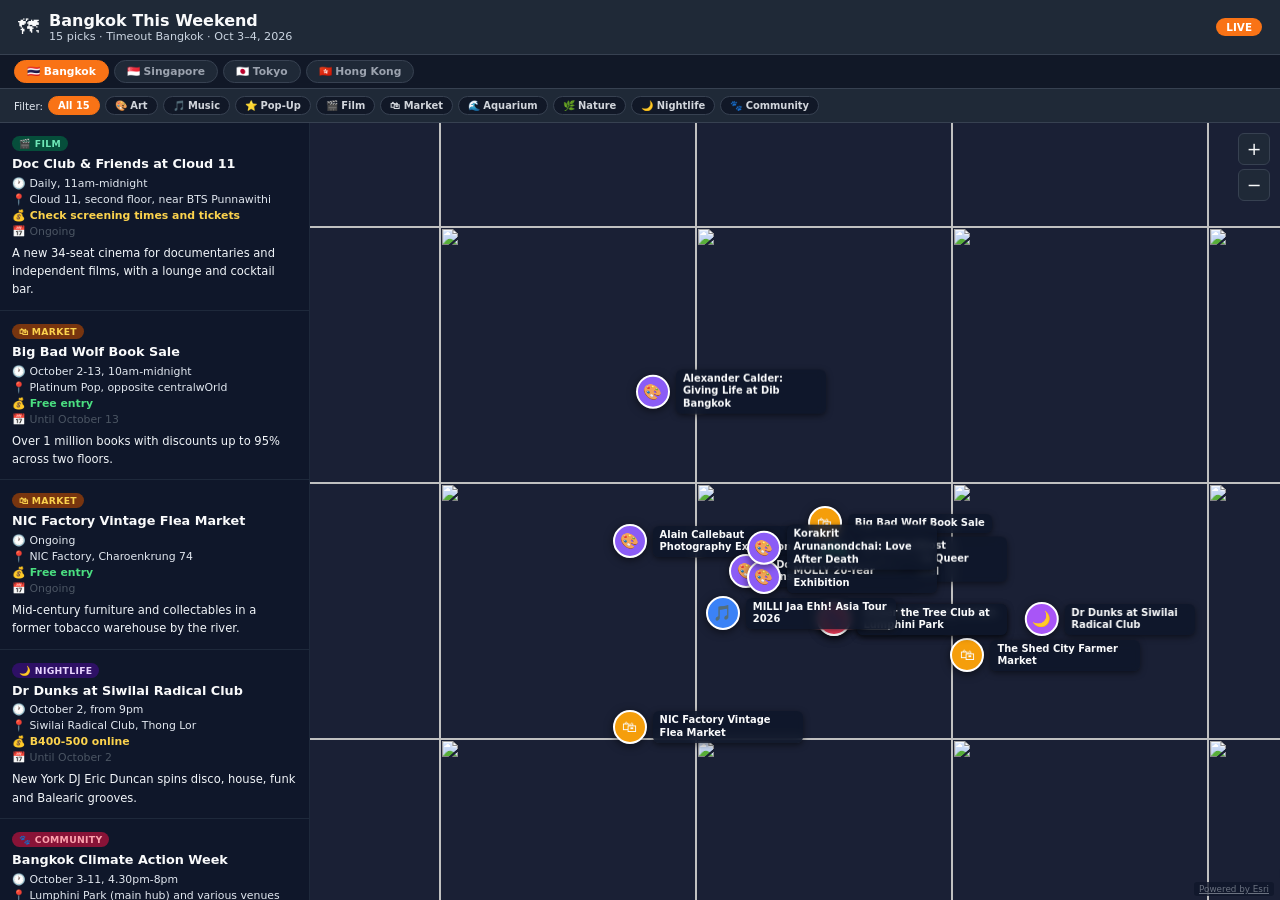
==== commit 5536c2a0: "Auto-update: weekend picks Oct 3–4, 2026 (all cities)" ====
--- a/index.html
+++ b/index.html
@@ -287,20 +287,20 @@
 
 <script>
 // ── Data: Bangkok ────────────────────────────────────────────────────────────
-var A_BANGKOK = [{"id":1, "title":"Wela Bangkok", "cat":"market", "e":"🛍", "loc":"Jim Thompson Art Center, Pathum Wan", "lat":13.749, "lng":100.529, "time":"Sept 25-27, 11am-6pm", "until":"Until Sept 27", "price":"Free (registration required)", "free":1, "desc":"Browse 17-plus indie watch brands, then stay for Peruvian food and DJ sets.", "img":"https://media.timeout.com/images/106449351/750/422/image.jpg"}, {"id":2, "title":"Siam Paragon Bangkok Watch Week 2026", "cat":"pop-up", "e":"⭐", "loc":"Siam Paragon, Pathum Wan", "lat":13.746, "lng":100.536, "time":"Until Sept 27, 10am", "until":"Until Sept 27", "price":"Free", "free":1, "desc":"Over 45 watch brands and hundreds of collectors gather for exhibitions and new releases.", "img":"https://media.timeout.com/images/106449352/750/422/image.jpg"}, {"id":3, "title":"Doooodles interactive installation", "cat":"art", "e":"🎨", "loc":"bit.studio gallery, Ratchathewi", "lat":13.756, "lng":100.54, "time":"Every Fri-Sun, 2pm-8pm", "until":"Ongoing", "price":"B200-450", "free":0, "desc":"Pick up a marker and add your doodles to a growing communal canvas.", "img":""}, {"id":4, "title":"Bangkok Car Free Festival", "cat":"community", "e":"🐾", "loc":"City wide, Bangkok", "lat":13.756, "lng":100.501, "time":"Sept 20-27", "until":"Until Sept 27", "price":"Free", "free":1, "desc":"Swap the traffic jam for a boat, bus or bicycle and rethink urban travel.", "img":"https://media.timeout.com/images/106449356/750/422/image.jpg"}, {"id":5, "title":"Idris Elba DJ set at Cloud 11", "cat":"music", "e":"🎵", "loc":"Cloud 11 Theatre, On Nut", "lat":13.704, "lng":100.598, "time":"Sept 26, 7.45pm", "until":"Ongoing", "price":"B2,690", "free":0, "desc":"Dance to house music with Idris Elba’s DJ project IDRIS.", "img":"https://media.timeout.com/images/106449817/750/422/image.jpg"}, {"id":6, "title":"MOLLY 20th Anniversary Exhibition", "cat":"art", "e":"🎨", "loc":"Chulalongkorn University Centenary Park, Pathum Wan", "lat":13.738, "lng":100.532, "time":"Sept 24-Oct 25", "until":"Until Oct 25", "price":"B290-390", "free":0, "desc":"Trace MOLLY’s 20-year journey through sketches, figures and cultural interpretations.", "img":""}, {"id":7, "title":"Love After Death: Korakrit Arunanondchai", "cat":"art", "e":"🎨", "loc":"Bangkok Citycity Gallery, Sathorn", "lat":13.72, "lng":100.52, "time":"Sept 25-Nov 14, 1pm-6pm", "until":"Until Nov 14", "price":"Free", "free":1, "desc":"Video and performance exhibition filmed inside an abandoned cinema in Lopburi.", "img":"https://media.timeout.com/images/106449360/750/422/image.jpg"}, {"id":8, "title":"Negroni Week Bangkok", "cat":"nightlife", "e":"🌙", "loc":"Stella Bar, Capella Bangkok, Sathorn", "lat":13.727, "lng":100.504, "time":"Sept 21-27", "until":"Until Sept 27", "price":"Varies by venue", "free":0, "desc":"Drink Negronis for a good cause with the world's best bartenders.", "img":"https://media.timeout.com/images/106449362/750/422/image.jpg"}, {"id":9, "title":"Stillwave Cosmic Current", "cat":"nature", "e":"🌿", "loc":"Royal Orchid Sheraton Riverside, Bang Rak", "lat":13.727, "lng":100.508, "time":"Sept 26, 9.30am-12.30pm & 3.30pm-6.30pm", "until":"Ongoing", "price":"B2,499", "free":0, "desc":"Lie down for three hours of gongs and sound beside the Chao Phraya River.", "img":""}, {"id":10, "title":"Bangkok International Film Festival 2026", "cat":"film", "e":"🎬", "loc":"SF World Cinema, CentralWorld, Pathum Wan", "lat":13.746, "lng":100.539, "time":"Until Sept 27", "until":"Until Sept 27", "price":"Free", "free":1, "desc":"See 40 films from Europe, Asia and beyond at BKIFF 2026.", "img":""}, {"id":11, "title":"MŌCANA Sound II", "cat":"music", "e":"🎵", "loc":"9/F, EmQuartier Helix, Khlong Tan Nuea", "lat":13.731, "lng":100.569, "time":"Sept 26, from 6pm", "until":"Ongoing", "price":"B1,000-1,200", "free":0, "desc":"Move between live music, DJs and experimental sound at MŌCANA Sound II.", "img":"https://media.timeout.com/images/106449367/750/422/image.jpg"}, {"id":12, "title":"Lazy Susan Hangout", "cat":"community", "e":"🐾", "loc":"Kodangs Song Wat Flagship Store, Song Wat", "lat":13.744, "lng":100.511, "time":"Sept 26, 4pm-10pm", "until":"Ongoing", "price":"Free", "free":1, "desc":"Pull up a chair for tea, bingo and new merch at a round Chinese table.", "img":"https://media.timeout.com/images/106449366/750/422/image.jpg"}, {"id":13, "title":"Nopera the Show (Noise of the Month)", "cat":"art", "e":"🎨", "loc":"GalileOasis, Ari", "lat":13.784, "lng":100.542, "time":"Sept 26, 4pm", "until":"Ongoing", "price":"B450", "free":0, "desc":"Watch Southern Thai Nora dance and opera collide at GalileOasis.", "img":""}, {"id":14, "title":"Kangkao's Red Line", "cat":"nightlife", "e":"🌙", "loc":"DUAL, Ekkamai", "lat":13.722, "lng":100.585, "time":"Sept 26, 4pm-4am", "until":"Ongoing", "price":"B700-800", "free":0, "desc":"Stay late night for two rooms of increasingly heavy sound at Kangkao's Red Line.", "img":"https://media.timeout.com/images/106449371/750/562/image.jpg"}, {"id":15, "title":"Stupid Stay Artist in Residence: Nene Nuntawan Jamsai", "cat":"art", "e":"🎨", "loc":"Stupid Stay, Charoen Nakhon", "lat":13.722, "lng":100.511, "time":"Until Oct 1, 11am-8pm", "until":"Until Oct 1", "price":"Free", "free":1, "desc":"Wander Stupid Stay’s rooms and corridors for Nene’s neighbourhood illustrations.", "img":"https://media.timeout.com/images/106449372/750/422/image.jpg"}];
-var LABEL_BANGKOK = "Sep 26–27, 2026";
+var A_BANGKOK = [{"id":1, "title":"Doc Club & Friends at Cloud 11", "cat":"film", "e":"🎬", "loc":"Cloud 11, second floor, near BTS Punnawithi", "lat":13.688, "lng":100.613, "time":"Daily, 11am-midnight", "until":"Ongoing", "price":"Check screening times and tickets", "free":0, "desc":"A new 34-seat cinema for documentaries and independent films, with a lounge and cocktail bar.", "img":"https://media.timeout.com/images/106452255/750/422/image.jpg"}, {"id":2, "title":"Big Bad Wolf Book Sale", "cat":"market", "e":"🛍", "loc":"Platinum Pop, opposite centralwOrld", "lat":13.746, "lng":100.538, "time":"October 2-13, 10am-midnight", "until":"Until October 13", "price":"Free entry", "free":1, "desc":"Over 1 million books with discounts up to 95% across two floors.", "img":"https://media.timeout.com/images/106452245/750/422/image.jpg"}, {"id":3, "title":"NIC Factory Vintage Flea Market", "cat":"market", "e":"🛍", "loc":"NIC Factory, Charoenkrung 74", "lat":13.712, "lng":100.505, "time":"Ongoing", "until":"Ongoing", "price":"Free entry", "free":1, "desc":"Mid-century furniture and collectables in a former tobacco warehouse by the river.", "img":"https://media.timeout.com/images/106450225/750/422/image.jpg"}, {"id":4, "title":"Dr Dunks at Siwilai Radical Club", "cat":"nightlife", "e":"🌙", "loc":"Siwilai Radical Club, Thong Lor", "lat":13.73, "lng":100.574, "time":"October 2, from 9pm", "until":"Until October 2", "price":"B400-500 online", "free":0, "desc":"New York DJ Eric Duncan spins disco, house, funk and Balearic grooves.", "img":"https://media.timeout.com/images/106452247/750/422/image.jpg"}, {"id":5, "title":"Bangkok Climate Action Week", "cat":"community", "e":"🐾", "loc":"Lumphini Park (main hub) and various venues", "lat":13.73, "lng":100.54, "time":"October 3-11, 4.30pm-8pm", "until":"Until October 11", "price":"Free entry", "free":1, "desc":"Over 320 events on climate, with talks, art, live music and workshops.", "img":"https://media.timeout.com/images/106452249/750/422/image.jpg"}, {"id":6, "title":"The Shed City Farmer Market", "cat":"market", "e":"🛍", "loc":"The Shed Bangkok, Sukhumvit 26", "lat":13.724, "lng":100.563, "time":"October 3-4, 1pm-9pm", "until":"Until October 4", "price":"Free entry", "free":1, "desc":"Local food, organic produce, sato tasting, live music and DJ sets.", "img":"https://media.timeout.com/images/106450228/750/422/image.jpg"}, {"id":7, "title":"Under the Tree Club at Lumphini Park", "cat":"community", "e":"🐾", "loc":"Lumphini Park", "lat":13.73, "lng":100.54, "time":"October 3, 3.30pm-5.30pm", "until":"First Saturday of each month", "price":"Free entry, registration required", "free":1, "desc":"Switch off your phone and read beneath the rain trees, then share thoughts.", "img":"https://media.timeout.com/images/106452247/750/422/image.jpg"}, {"id":8, "title":"MILLI Jaa Ehh! Asia Tour 2026", "cat":"music", "e":"🎵", "loc":"Samyan Mitrtown Hall", "lat":13.731, "lng":100.521, "time":"October 3, 6pm", "until":"Until October 3", "price":"B1,700-4,500", "free":0, "desc":"Thai rapper MILLI performs her first solo Asia tour with hits from BABB BUM BUM and HEAVYWEIGHT.", "img":"https://media.timeout.com/images/106452258/750/562/image.jpg"}, {"id":9, "title":"A Useful Ghost Screening & Queer Cinema Panel", "cat":"film", "e":"🎬", "loc":"Alliance Française Bangkok", "lat":13.74, "lng":100.54, "time":"October 3, from 2pm", "until":"Until October 3", "price":"Free entry, register ahead", "free":1, "desc":"Screening of A Useful Ghost followed by a panel on building a sustainable queer film scene.", "img":"https://media.timeout.com/images/106452252/750/422/image.jpg"}, {"id":10, "title":"One Beer: Hole in One Craft Beer Fest", "cat":"nightlife", "e":"🌙", "loc":"Topgolf Megacity Bangna", "lat":13.655, "lng":100.673, "time":"October 3-4, 3pm-11pm", "until":"Until October 4", "price":"B250 regular entry", "free":0, "desc":"Over 50 craft beer brands, golf challenges, food, and live music.", "img":"https://media.timeout.com/images/106448646/750/422/image.jpg"}, {"id":11, "title":"Alexander Calder: Giving Life at Dib Bangkok", "cat":"art", "e":"🎨", "loc":"Dib Bangkok", "lat":13.768, "lng":100.509, "time":"September 26 2026 – May 3 2027, 10am-7pm on opening days", "until":"Until May 3, 2027", "price":"B150-700", "free":0, "desc":"160 works including Calder's mobiles, plus Thai and international art exploring change.", "img":"https://media.timeout.com/images/106452254/750/422/image.jpg"}, {"id":12, "title":"Alain Callebaut Photography Exhibition", "cat":"art", "e":"🎨", "loc":"Old Town Gallery", "lat":13.743, "lng":100.505, "time":"October 4-31, 10am-6pm; opening Oct 4, 3pm-6pm", "until":"Until October 31", "price":"Free entry", "free":1, "desc":"Belgian photographer's Bangkok Raw and Make Women Happy collections on display.", "img":"https://media.timeout.com/images/106452256/750/422/image.jpg"}, {"id":13, "title":"Doooodles Interactive Installation", "cat":"art", "e":"🎨", "loc":"bit.studio gallery", "lat":13.738, "lng":100.525, "time":"Every Fri-Sun, 2pm-8pm", "until":"Ongoing", "price":"B200-450", "free":0, "desc":"Add your own doodles to a growing communal canvas with markers provided.", "img":""}, {"id":14, "title":"MOLLY 20-Year Exhibition", "cat":"art", "e":"🎨", "loc":"Chulalongkorn University Centenary Park", "lat":13.737, "lng":100.528, "time":"September 24 – October 25", "until":"Until October 25", "price":"B290-390", "free":0, "desc":"Traces MOLLY character's 20-year journey through sketches, figures and cultural interpretations.", "img":"https://media.timeout.com/images/106449358/750/422/image.jpg"}, {"id":15, "title":"Korakrit Arunanondchai: Love After Death", "cat":"art", "e":"🎨", "loc":"Bangkok Citycity Gallery", "lat":13.742, "lng":100.528, "time":"September 25 – November 14, 1pm-6pm", "until":"Until November 14", "price":"Free entry", "free":1, "desc":"Autofiction video and performance art combining Lanna legend and an abandoned cinema.", "img":"https://media.timeout.com/images/106449360/750/422/image.jpg"}];
+var LABEL_BANGKOK = "Oct 3–4, 2026";
 
 // ── Data: Singapore ───────────────────────────────────────────────────────────
-var A_SINGAPORE = [{"id":1, "title":"Made Here Ceramic Market", "cat":"market", "e":"🛍", "loc":"The Potters' Guilt, New Bahru", "lat":1.304, "lng":103.848, "time":"September 25-27, various times", "until":"Until Sep 27", "price":"Free entry", "free":1, "desc":"Browse story-filled ceramics by local makers and sip coffee from handcrafted cups at this cosy pottery festival.", "img":"https://media.timeout.com/images/106450068/750/562/image.jpg"}, {"id":2, "title":"Ambiguous Dance Company: Hip Joseon", "cat":"music", "e":"🎵", "loc":"*SCAPE Outdoor Plaza / Esplanade Outdoor Theatre, City Hall", "lat":1.289, "lng":103.857, "time":"September 25-27, various times", "until":"Until Sep 27", "price":"Free", "free":1, "desc":"Korea's viral Ambiguous Dance Company brings free 'Hip Joseon' performances blending tradition with hip-hop.", "img":"https://media.timeout.com/images/106447291/750/422/image.jpg"}, {"id":3, "title":"MARQUEE Singapore: Sub Zero & Sara Landry", "cat":"nightlife", "e":"🌙", "loc":"MARQUEE Singapore, Marina Bay Sands", "lat":1.283, "lng":103.859, "time":"September 25-26, 10pm onwards", "until":"Until Sep 26", "price":"From $28", "free":0, "desc":"Party with Dutch hardstyle duo Sub Zero Project (Sep 25) and techno powerhouse Sara Landry (Sep 26).", "img":"https://media.timeout.com/images/106365081/750/422/image.jpg"}, {"id":4, "title":"Indie Pride", "cat":"music", "e":"🎵", "loc":"The Blackbird, Bugis", "lat":1.302, "lng":103.855, "time":"Check website", "until":"Ongoing", "price":"From $35", "free":0, "desc":"Singapore's underground bands including Opposition Party and Forests celebrate indie pride at this community gig.", "img":"https://media.timeout.com/images/106450061/750/422/image.jpg"}, {"id":5, "title":"Celestial Nights: MOONBEATS AFTERDARK", "cat":"nightlife", "e":"🌙", "loc":"Science Centre Singapore, Jurong East", "lat":1.335, "lng":103.736, "time":"September 25-27, various times; MOONBEATS Sep 26 evening", "until":"Until Sep 27", "price":"Free trail & stargazing; tickets from $4", "free":0, "desc":"Dance under a glowing moon, explore the Celestial Trail, and stargaze through a 16-inch telescope.", "img":"https://media.timeout.com/images/106448276/750/422/image.jpg"}, {"id":6, "title":"Sunday on the Hill", "cat":"art", "e":"🎨", "loc":"The Hill, Tiong Bahru", "lat":1.278, "lng":103.842, "time":"September 27, afternoon till evening", "until":"Until Sep 27", "price":"Free entry", "free":1, "desc":"A chill Sunday of art, design, indie crafts, live music, and food with a dedicated kids and pet zone.", "img":"https://media.timeout.com/images/106121276/750/422/image.jpg"}, {"id":7, "title":"Pub Choir Singapore", "cat":"music", "e":"🎵", "loc":"Capitol Theatre, City Hall", "lat":1.293, "lng":103.85, "time":"September 27, 90 minutes (show time TBC)", "until":"Until Sep 27", "price":"From $68", "free":0, "desc":"No-audience, no-rehearsal choir experience where strangers learn a pop song in 90 minutes.", "img":"https://media.timeout.com/images/106449075/750/422/image.jpg"}, {"id":8, "title":"Sake Sake Festival", "cat":"pop-up", "e":"⭐", "loc":"Shukuu Izakaya, Keong Saik Road", "lat":1.28, "lng":103.843, "time":"September 26-27, afternoon/evening", "until":"Until Sep 27", "price":"Early bird tickets available; free-flow sake options", "free":0, "desc":"Over 100 free-flow sakes paired with local comfort foods like laksa at this boozy izakaya festival.", "img":""}, {"id":9, "title":"Big Wine Freaks Turns 2", "cat":"nightlife", "e":"🌙", "loc":"Big Wine Freaks, Chinatown", "lat":1.283, "lng":103.843, "time":"September 26, 7pm-late", "until":"Until Sep 26", "price":"$178++ per person (dinner) or free afterparty", "free":0, "desc":"Six-course dinner with caviar and lobster, then an afterparty with DJs until late.", "img":"https://media.timeout.com/images/106437593/750/422/image.jpg"}, {"id":10, "title":"Mondrian Live 24-Hour Music Marathon", "cat":"nightlife", "e":"🌙", "loc":"Mondrian Singapore Duxton, Duxton Hill", "lat":1.28, "lng":103.843, "time":"September 26-27, 24 hours from Sep 26", "until":"Until Sep 27", "price":"Early bird from $28", "free":0, "desc":"Five distinct parties across the hotel including poolside Afrohouse, hip-hop, and sunrise recovery.", "img":"https://media.timeout.com/images/106449064/750/422/image.jpg"}, {"id":11, "title":"SHOP 225 Pizza Takeover at Fiamma", "cat":"pop-up", "e":"⭐", "loc":"Fiamma, Capella Singapore, Sentosa", "lat":1.249, "lng":103.827, "time":"September 24-26, lunch and dinner", "until":"Until Sep 26", "price":"Various (reservations required)", "free":0, "desc":"Australia's best pizza maker brings wood-fired Neapolitan pies with halal-conscious and vegan options.", "img":"https://media.timeout.com/images/106449055/750/422/image.jpg"}, {"id":12, "title":"Singapore Tennis Open 2026", "cat":"community", "e":"🐾", "loc":"Kallang Sports Hub, Kallang", "lat":1.305, "lng":103.873, "time":"September 19-27, daily matches", "until":"Until Sep 27", "price":"Various (free outdoor zone)", "free":0, "desc":"Watch WTA 500 tennis stars, enjoy live screenings, food trucks, and a giant tennis playground for free at Break Point Garden.", "img":"https://media.timeout.com/images/106449824/750/422/image.jpg"}, {"id":13, "title":"Nordic Film Festival 2026", "cat":"film", "e":"🎬", "loc":"Filmhouse, Marina Square", "lat":1.295, "lng":103.854, "time":"Check website for schedule", "until":"Ongoing", "price":"Various", "free":0, "desc":"A diverse cinematic lineup from Denmark, Finland, Iceland, Norway and Sweden including award-winning documentaries.", "img":"https://media.timeout.com/images/106442031/750/422/image.jpg"}, {"id":14, "title":"Mid-Autumn Festival at Gardens by the Bay", "cat":"community", "e":"🐾", "loc":"Gardens by the Bay, Marina Bay", "lat":1.282, "lng":103.865, "time":"Throughout September, evenings", "until":"Until Sep 30", "price":"Free (some activities may charge)", "free":1, "desc":"Neon lantern installations, street food, carnival rides, and LED lion dances celebrating Mid-Autumn.", "img":"https://media.timeout.com/images/106444359/750/422/image.jpg"}, {"id":15, "title":"Crossing Borders 2026", "cat":"music", "e":"🎵", "loc":"Esplanade Theatres, City Hall", "lat":1.289, "lng":103.857, "time":"Throughout September, various times", "until":"Until Sep 30", "price":"Various (some free)", "free":0, "desc":"A month-long global music journey featuring Celtic folk, Arabic jazz, Javanese gamelan, and more.", "img":"https://media.timeout.com/images/106442932/750/422/image.jpg"}, {"id":16, "title":"NEX Moonlit Wonders Mid-Autumn", "cat":"community", "e":"🐾", "loc":"NEX Shopping Mall, Serangoon", "lat":1.353, "lng":103.872, "time":"Throughout September", "until":"Until Sep 30", "price":"Free", "free":1, "desc":"Mooncake fair, retro photo booth, packing game, and rooftop lantern garden with rabbit mascots.", "img":"https://media.timeout.com/images/106442948/750/422/image.jpg"}, {"id":17, "title":"Strange Monster View at STPI", "cat":"art", "e":"🎨", "loc":"STPI, Robertson Quay", "lat":1.305, "lng":103.848, "time":"During gallery hours", "until":"Ongoing", "price":"Free", "free":1, "desc":"Eko Nugroho's psychedelic exhibition on screen addiction featuring cyborgs and hybrid creatures.", "img":"https://media.timeout.com/images/106438028/750/422/image.jpg"}, {"id":18, "title":"Lilytopia: Ancient Egypt at Gardens by the Bay", "cat":"nature", "e":"🌿", "loc":"Gardens by the Bay, Marina Bay", "lat":1.282, "lng":103.865, "time":"During garden hours", "until":"Ongoing", "price":"Free (included in garden admission)", "free":0, "desc":"See blooming lilies that once grew along the Nile and Impressionist-inspired paintings of Egypt.", "img":"https://media.timeout.com/images/106437213/750/422/image.jpg"}, {"id":19, "title":"Reinvention: Allplay at Singapore Science Park", "cat":"community", "e":"🐾", "loc":"Singapore Science Park, Kent Ridge", "lat":1.279, "lng":103.792, "time":"Four months, daily", "until":"Ongoing", "price":"Free", "free":1, "desc":"Interactive installations and challenges by 30 artists turning play into environmental action.", "img":"https://media.timeout.com/images/106436020/750/422/image.jpg"}, {"id":20, "title":"Refrain, Reframe – Baba House Displaced", "cat":"art", "e":"🎨", "loc":"NUS Museum, Kent Ridge", "lat":1.305, "lng":103.772, "time":"During museum hours", "until":"Until 2027", "price":"Free", "free":1, "desc":"Artefacts from NUS Baba House displayed with insights into preservation and conservation.", "img":"https://media.timeout.com/images/106436025/750/422/image.jpg"}, {"id":21, "title":"Choo's Masquerade Party", "cat":"pop-up", "e":"⭐", "loc":"Venue TBC, likely city centre", "lat":1.29, "lng":103.85, "time":"Check website", "until":"Ongoing", "price":"Various (includes buffet)", "free":0, "desc":"A chaotic family masquerade with local buffet, drama, and hidden agendas – dress in silver or gold.", "img":"https://media.timeout.com/images/106435573/750/422/image.jpg"}, {"id":22, "title":"F1 Exhibition Singapore", "cat":"art", "e":"🎨", "loc":"Gardens by the Bay, Marina Bay", "lat":1.282, "lng":103.865, "time":"During garden hours", "until":"Ongoing", "price":"Various", "free":0, "desc":"Seven galleries tracing F1 history from the 1950s, including the championship-winning Red Bull RB7.", "img":"https://media.timeout.com/images/106444359/750/422/image.jpg"}, {"id":23, "title":"Islands in the Net", "cat":"art", "e":"🎨", "loc":"Padimai Art & Tech Studio, City", "lat":1.285, "lng":103.848, "time":"During gallery hours", "until":"Ongoing", "price":"Free", "free":1, "desc":"Data art and memes explore how AI and tech shape Southeast Asia's future, featuring Safe Entry references.", "img":"https://media.timeout.com/images/106426965/750/422/image.jpg"}, {"id":24, "title":"Crosscurrents: Masterpieces of Mughal, Safavid, and Ottoman Art", "cat":"art", "e":"🎨", "loc":"Asian Civilisations Museum, Empress Place", "lat":1.287, "lng":103.851, "time":"During museum hours", "until":"Ongoing", "price":"Various", "free":0, "desc":"More than 100 treasures from the Louvre's Islamic art collection, paired with ACM's own jewels.", "img":"https://media.timeout.com/images/106121276/750/422/image.jpg"}, {"id":25, "title":"Into the Ocean: Journey Beneath", "cat":"aquarium", "e":"🌊", "loc":"ArtScience Museum, Marina Bay Sands", "lat":1.287, "lng":103.859, "time":"During museum hours", "until":"Ongoing", "price":"Various", "free":0, "desc":"World premiere immersive exhibition with OceanX – descend from surface to seabed through advanced filming tech.", "img":"https://media.timeout.com/images/106412051/750/422/image.jpg"}, {"id":26, "title":"One Ocean: Every Action Ripples", "cat":"aquarium", "e":"🌊", "loc":"Science Centre Singapore, Jurong East", "lat":1.335, "lng":103.736, "time":"During opening hours", "until":"Ongoing", "price":"Various", "free":0, "desc":"Multi-sensory exhibition with 10 zones including a whale migration VR and replica of the Tara Polar Station.", "img":"https://media.timeout.com/images/106399864/750/422/image.jpg"}, {"id":27, "title":"Hiroshi Sugimoto: Form is Emptiness", "cat":"art", "e":"🎨", "loc":"Singapore Art Museum, Bras Basah", "lat":1.297, "lng":103.85, "time":"During museum hours", "until":"Ongoing", "price":"Various", "free":0, "desc":"First major Southeast Asian solo show of the Japanese artist featuring 60+ works and a mandala layout.", "img":"https://media.timeout.com/images/106399856/750/422/image.jpg"}, {"id":28, "title":"Momentary Pulses: Art in the CBD", "cat":"art", "e":"🎨", "loc":"Various public spaces in CBD", "lat":1.283, "lng":103.851, "time":"Always accessible", "until":"Ongoing", "price":"Free", "free":1, "desc":"Seven site-specific artworks by Singapore-based artists woven into buildings and walkways in the CBD.", "img":"https://media.timeout.com/images/106370065/750/422/image.jpg"}, {"id":29, "title":"SINGAPORAMA by Navin Rawanchaikul", "cat":"art", "e":"🎨", "loc":"National Gallery Singapore, City Hall", "lat":1.29, "lng":103.851, "time":"During gallery hours", "until":"Ongoing", "price":"Free (with gallery admission)", "free":0, "desc":"Larger-than-life billboard paintings and video interviews celebrating migrant worker communities in Singapore.", "img":"https://media.timeout.com/images/106359645/750/422/image.jpg"}, {"id":30, "title":"Fear No Power: Women Imagining Otherwise", "cat":"art", "e":"🎨", "loc":"National Gallery Singapore, City Hall", "lat":1.29, "lng":103.851, "time":"During gallery hours", "until":"Ongoing", "price":"Free (with gallery admission)", "free":0, "desc":"Over 50 works by five Southeast Asian women artists exploring care, collaboration, and resistance from the 1960s.", "img":"https://media.timeout.com/images/106359647/750/422/image.jpg"}];
-var LABEL_SINGAPORE = "Sep 26–27, 2026";
+var A_SINGAPORE = [{"id":1, "title":"MARQUEE Singapore", "cat":"nightlife", "e":"🌙", "loc":"MARQUEE Singapore, Marina Bay", "lat":1.2839, "lng":103.8585, "time":"Sep 25, 26, 30", "until":"Ongoing", "price":"From $40", "free":0, "desc":"Party with Dutch hardstyle duo Sub Zero Project and techno powerhouse Sara Landry.", "img":"https://media.timeout.com/images/106365081/750/422/image.jpg"}, {"id":2, "title":"Strange Monster View at STPI", "cat":"art", "e":"🎨", "loc":"STPI Creative Workshop & Gallery, Robertson Quay", "lat":1.289, "lng":103.834, "time":"Daily 10am-7pm", "until":"Ongoing", "price":"Free", "free":1, "desc":"Indonesian artist Eko Nugroho’s psychedelic exhibition explores screen addiction and social norms.", "img":"https://media.timeout.com/images/106438028/750/422/image.jpg"}, {"id":3, "title":"Reinvention: Allplay at Singapore Science Park", "cat":"pop-up", "e":"⭐", "loc":"Singapore Science Park, Buona Vista", "lat":1.294, "lng":103.787, "time":"Weekend 10am-8pm", "until":"Ongoing for 4 months", "price":"Free", "free":1, "desc":"A creative playground with installations and challenges by over 30 artists reimagining play.", "img":"https://media.timeout.com/images/106436020/750/422/image.jpg"}, {"id":4, "title":"Choo’s Masquerade Party", "cat":"community", "e":"🐾", "loc":"TBD, Singapore", "lat":1.283, "lng":103.85, "time":"Sep 25-27, 2026", "until":"Ongoing", "price":"$", "free":0, "desc":"Crash a gloriously dysfunctional family masquerade party with a buffet of local delights.", "img":"https://media.timeout.com/images/106435573/750/422/image.jpg"}, {"id":5, "title":"F1 Exhibition Singapore", "cat":"pop-up", "e":"⭐", "loc":"Gardens by the Bay, Marina Bay", "lat":1.281, "lng":103.864, "time":"Weekend 10am-9pm", "until":"Ongoing", "price":"$", "free":0, "desc":"Immerse in F1 history with seven galleries, legendary cars and a racing simulator.", "img":"https://media.timeout.com/images/106422247/750/422/image.jpg"}, {"id":6, "title":"Islands in the Net at Padimai Art & Tech Studio", "cat":"art", "e":"🎨", "loc":"Padimai Art & Tech Studio, Singapore", "lat":1.29, "lng":103.85, "time":"Daily 11am-7pm", "until":"Ongoing", "price":"Free", "free":1, "desc":"Digital art and data archives exploring AI and meme culture shaping Southeast Asia’s future.", "img":"https://media.timeout.com/images/106426965/750/422/image.jpg"}, {"id":7, "title":"Crosscurrents: Masterpieces of Mughal, Safavid, and Ottoman Art", "cat":"art", "e":"🎨", "loc":"Asian Civilisations Museum, Empress Place", "lat":1.287, "lng":103.851, "time":"Daily 10am-7pm", "until":"Ongoing", "price":"$", "free":0, "desc":"Musée du Louvre’s Islamic art collection shown in Southeast Asia for the first time.", "img":""}, {"id":8, "title":"Into the Ocean: Journey Beneath at ArtScience Museum", "cat":"aquarium", "e":"🌊", "loc":"ArtScience Museum, Marina Bay Sands", "lat":1.284, "lng":103.858, "time":"Daily 10am-7pm", "until":"Ongoing", "price":"$", "free":0, "desc":"World premiere exhibition using advanced filming to explore the deep sea and marine conservation.", "img":"https://media.timeout.com/images/106412051/750/422/image.jpg"}, {"id":9, "title":"One Ocean: Every Action Ripples at Science Centre", "cat":"nature", "e":"🌿", "loc":"Science Centre Singapore, Jurong East", "lat":1.333, "lng":103.736, "time":"Daily 10am-6pm", "until":"Ongoing", "price":"$", "free":0, "desc":"Multi-sensory exhibition with 10 zones including whale migration VR and Arctic polar station replica.", "img":"https://media.timeout.com/images/106399864/750/422/image.jpg"}, {"id":10, "title":"Hiroshi Sugimoto: Form is Emptiness", "cat":"art", "e":"🎨", "loc":"Singapore Art Museum, Queen Street", "lat":1.298, "lng":103.852, "time":"Daily 10am-7pm", "until":"Ongoing", "price":"$", "free":0, "desc":"First major solo exhibition in Southeast Asia featuring over 60 works across five decades.", "img":"https://media.timeout.com/images/106399856/750/422/image.jpg"}, {"id":11, "title":"Momentary Pulses: Art in the Central Business District", "cat":"art", "e":"🎨", "loc":"Various public spaces, CBD", "lat":1.284, "lng":103.851, "time":"Always accessible", "until":"Ongoing", "price":"Free", "free":1, "desc":"Seven art installations woven into CBD public spaces revealing forgotten stories and hidden memories.", "img":"https://media.timeout.com/images/106370065/750/422/image.jpg"}, {"id":12, "title":"SINGAPORAMA by Navin Rawanchaikul", "cat":"art", "e":"🎨", "loc":"National Gallery Singapore, Padang Atrium", "lat":1.289, "lng":103.851, "time":"Daily 10am-7pm", "until":"Ongoing", "price":"$", "free":0, "desc":"Larger-than-life billboard paintings and video interviews celebrating migrant worker stories.", "img":"https://media.timeout.com/images/106359645/750/422/image.jpg"}, {"id":13, "title":"Fear No Power: Women Imagining Otherwise", "cat":"art", "e":"🎨", "loc":"Singapore Art Museum, Queen Street", "lat":1.298, "lng":103.852, "time":"Daily 10am-7pm", "until":"Ongoing", "price":"Free", "free":1, "desc":"Exhibition featuring five Southeast Asian women artists exploring communal world-building and resistance.", "img":"https://media.timeout.com/images/106359647/750/422/image.jpg"}];
+var LABEL_SINGAPORE = "Oct 3–4, 2026";
 
 // ── Data: Tokyo ───────────────────────────────────────────────────────────────
-var A_TOKYO = [{"id":1, "title":"Miyashita Park Bon Dance", "cat":"community", "e":"🐾", "loc":"Miyashita Park, Shibuya", "lat":35.6625, "lng":139.6982, "time":"All day", "until":"Until September 27", "price":"Free", "free":1, "desc":"Participate in one of the last Bon Odori festivals this summer at Miyashita Park's rooftop with traditional taiko drums and DJ mixes.", "img":"https://media.timeout.com/images/106433237/750/422/image.jpg"}, {"id":2, "title":"Fukuro Matsuri", "cat":"community", "e":"🐾", "loc":"Ikebukuro Station West Exit / Global Ring Theatre, Ikebukuro", "lat":35.7295, "lng":139.71, "time":"September 26-27, various times", "until":"Until September 27", "price":"Free", "free":1, "desc":"Celebrate this two-day festival in Ikebukuro with mikoshi parades, taiko drumming, and dance performances.", "img":"https://media.timeout.com/images/105499734/750/422/image.jpg"}, {"id":3, "title":"Kita Fireworks Festival", "cat":"nightlife", "e":"🌙", "loc":"Iwabuchi Watergate area, Kita-ku", "lat":35.755, "lng":139.72, "time":"Evening", "until":"Until September 26", "price":"Free (paid seats from ¥8,800)", "free":1, "desc":"Watch 10,000 fireworks light up the sky behind the old Iwabuchi Watergate in northern Tokyo.", "img":"https://media.timeout.com/images/105251849/750/422/image.jpg"}, {"id":4, "title":"Moon Art Night Shimokitazawa", "cat":"art", "e":"🎨", "loc":"Shimokitazawa Station area, Shimokitazawa", "lat":35.6615, "lng":139.669, "time":"Various times", "until":"Ongoing", "price":"Free (some paid venues)", "free":1, "desc":"Explore lunar-themed art installations across Shimokitazawa, including a giant moon and emoji inflatables.", "img":"https://media.timeout.com/images/106430644/750/422/image.jpg"}, {"id":5, "title":"Analog Market", "cat":"market", "e":"🛍", "loc":"SKAC (Skwat Kameari Art Centre), Kameari", "lat":35.7692, "lng":139.8285, "time":"11am-7pm", "until":"Until October 4", "price":"Free", "free":1, "desc":"Browse vinyl records, handmade crafts and vintage goods at Audio-Technica's annual analogue market.", "img":"https://media.timeout.com/images/106443518/750/422/image.jpg"}, {"id":6, "title":"Tokyo International Comedy Festival", "cat":"pop-up", "e":"⭐", "loc":"Multiple venues, including Tokyo Comedy Bar, Shibuya", "lat":35.6544, "lng":139.7, "time":"Various times", "until":"Ongoing", "price":"Varies per show", "free":0, "desc":"Catch stand-up, improv and roast battles at Tokyo's international comedy festival featuring local and international comedians.", "img":"https://media.timeout.com/images/106429528/750/422/image.jpg"}, {"id":7, "title":"Sankeien Moon-Viewing", "cat":"nature", "e":"🌿", "loc":"Sankeien Garden, Yokohama", "lat":35.42, "lng":139.66, "time":"6pm-8pm", "until":"Until September 29", "price":"¥900 (park admission)", "free":0, "desc":"Enjoy traditional music performances and moon-viewing at Yokohama's historic Sankeien Garden during the Mid-Autumn Festival.", "img":"https://media.timeout.com/images/106169283/750/422/image.jpg"}, {"id":8, "title":"Fukagawa Jugoya Moon Viewing Festival", "cat":"community", "e":"🐾", "loc":"Tomioka Hachimangu Shrine, Fukagawa", "lat":35.6753, "lng":139.7975, "time":"Evenings", "until":"Ongoing", "price":"Free", "free":1, "desc":"Celebrate the harvest moon with stage performances, food stalls and lantern-illuminated shrine at Tomioka Hachimangu.", "img":"https://media.timeout.com/images/106177251/750/562/image.jpg"}, {"id":9, "title":"Tomioka Hachimangu Antique Market", "cat":"market", "e":"🛍", "loc":"Tomioka Hachimangu Shrine, Fukagawa", "lat":35.6753, "lng":139.7975, "time":"Sunday, September 27", "until":"Ongoing", "price":"Free", "free":1, "desc":"Browse antique Japanese tableware, folk art and kimono at the regular market on Tomioka Hachimangu Shrine grounds.", "img":"https://media.timeout.com/images/106019237/750/422/image.jpg"}, {"id":10, "title":"Ryuichi Sakamoto + Shiro Takatani: Ambient Kyoto – Tokyo", "cat":"art", "e":"🎨", "loc":"Azabudai Hills Gallery, Azabudai", "lat":35.6603, "lng":139.7384, "time":"10am-7pm", "until":"Ongoing", "price":"Paid", "free":0, "desc":"Experience an immersive audio-visual installation inspired by Ryuichi Sakamoto's final album at Azabudai Hills Gallery.", "img":"https://media.timeout.com/images/106436063/750/422/image.jpg"}, {"id":11, "title":"Tokyo Tower Milky Way Illumination", "cat":"nightlife", "e":"🌙", "loc":"Tokyo Tower, Minato", "lat":35.6586, "lng":139.7454, "time":"9am-11pm", "until":"Ongoing", "price":"Paid (observation deck fee)", "free":0, "desc":"Walk under an artificial Milky Way of 30,000 LEDs at Tokyo Tower's main deck with changing colours every 15 minutes.", "img":"https://media.timeout.com/images/106413968/750/422/image.jpg"}, {"id":12, "title":"Yokohama Oktoberfest", "cat":"nightlife", "e":"🌙", "loc":"Yokohama, Kannai area", "lat":35.4437, "lng":139.638, "time":"Ongoing", "until":"Ongoing", "price":"¥500 entry", "free":0, "desc":"Enjoy German and local beers, sausages and live music at Japan's largest Oktoberfest in Yokohama.", "img":"https://media.timeout.com/images/106173152/750/422/image.jpg"}, {"id":13, "title":"Oktoberfest in Urbandock Lalaport Toyosu", "cat":"nightlife", "e":"🌙", "loc":"Urban Dock LaLaport Toyosu, Toyosu", "lat":35.6555, "lng":139.783, "time":"11am-9pm", "until":"Until October 12", "price":"Free entry (pay as you go)", "free":1, "desc":"Sip German beer and eat bratwurst at this free-entry Oktoberfest in Toyosu with oompah bands.", "img":"https://media.timeout.com/images/106440283/750/422/image.jpg"}, {"id":14, "title":"Sunset Beach Club DJ Party", "cat":"music", "e":"🎵", "loc":"Inage Seaside Park, Chiba", "lat":35.625, "lng":140.075, "time":"4pm-8pm", "until":"Until September 27", "price":"Free", "free":1, "desc":"Dance to house, afrobeats and tech house at a weekly DJ party on a pier stretching into Tokyo Bay.", "img":"https://media.timeout.com/images/106302517/750/422/image.jpg"}, {"id":15, "title":"Summer Lounge Meiji Park", "cat":"film", "e":"🎬", "loc":"Meiji Park, Sendagaya", "lat":35.6805, "lng":139.715, "time":"Evenings", "until":"Until September 27", "price":"Free", "free":1, "desc":"Relax at an open-air beer garden and watch free outdoor film screenings in Meiji Park this weekend.", "img":"https://media.timeout.com/images/106424437/750/422/image.jpg"}, {"id":16, "title":"Beer Trip Marunouchi", "cat":"nightlife", "e":"🌙", "loc":"Marunouchi Hotel rooftop, Marunouchi", "lat":35.6815, "lng":139.767, "time":"5pm-10pm", "until":"Ongoing", "price":"From ¥8,500 (course with free-flow drinks)", "free":0, "desc":"Enjoy a refined beer garden on the Marunouchi Hotel terrace with 60+ drink options and seasonal cuisine.", "img":"https://media.timeout.com/images/106426387/750/422/image.jpg"}, {"id":17, "title":"Korean Sakaba Beer Garden", "cat":"nightlife", "e":"🌙", "loc":"Lumine Est rooftop, Shinjuku", "lat":35.6895, "lng":139.7004, "time":"Ongoing", "until":"Ongoing", "price":"From ¥3,500 (course with all-you-can-drink)", "free":0, "desc":"Sip Korean soju and makgeolli on a rooftop beer garden in Shinjuku with unlimited side dishes.", "img":"https://media.timeout.com/images/106397079/750/422/image.jpg"}, {"id":18, "title":"Mappa Expo 15th Anniversary", "cat":"art", "e":"🎨", "loc":"Yurakucho Museum, Yurakucho", "lat":35.6725, "lng":139.763, "time":"10am-8pm", "until":"Until October 25", "price":"Paid (tickets required)", "free":0, "desc":"View original drawings and immersive sets from Chainsaw Man, Attack on Titan and Jujutsu Kaisen at this anime studio exhibition.", "img":"https://media.timeout.com/images/106447735/750/422/image.jpg"}, {"id":19, "title":"Hotel Floria Tokyo - Sanrio Characters Exhibition", "cat":"art", "e":"🎨", "loc":"Tokyu Kabukicho Tower 4F, Shinjuku", "lat":35.6945, "lng":139.704, "time":"Ongoing", "until":"Ongoing", "price":"Paid (tickets via Eplus)", "free":0, "desc":"Step into a photogenic, immersive hotel-themed exhibition with Hello Kitty and other Sanrio characters in Shinjuku.", "img":"https://media.timeout.com/images/106412979/750/422/image.jpg"}, {"id":20, "title":"Keiichi Tanaami - ‘Do Not Bomb’", "cat":"art", "e":"🎨", "loc":"Nanzuka gallery, Shibuya Axsh, Shibuya", "lat":35.661, "lng":139.698, "time":"Gallery hours", "until":"Until October 17", "price":"Free", "free":1, "desc":"View works from the late artist Keiichi Tanaami exploring war memories through silkscreens, collages and animations.", "img":"https://media.timeout.com/images/106446757/750/422/image.jpg"}, {"id":21, "title":"Tony Oursler: Tech/Gnosis – Magic, Media, Art", "cat":"art", "e":"🎨", "loc":"Tokyo Node, Toranomon", "lat":35.665, "lng":139.75, "time":"10am-7pm", "until":"Ongoing", "price":"Paid", "free":0, "desc":"Explore multimedia installations merging video, sculpture and sound by influential artist Tony Oursler.", "img":"https://media.timeout.com/images/106414687/750/422/image.jpg"}, {"id":22, "title":"Ettore Sottsass: Design begins where magic begins", "cat":"art", "e":"🎨", "loc":"Artizon Museum, Kyobashi", "lat":35.679, "lng":139.77, "time":"10am-6pm", "until":"Ongoing", "price":"Paid (exhibition ticket)", "free":0, "desc":"See the first comprehensive Japanese retrospective of Italian designer Ettore Sottsass, featuring 112 works.", "img":"https://media.timeout.com/images/106409918/750/422/image.jpg"}, {"id":23, "title":"Tada Minami: Still, shimmering light", "cat":"art", "e":"🎨", "loc":"Museum of Contemporary Art Tokyo, Kiyosumi", "lat":35.679, "lng":139.81, "time":"10am-6pm", "until":"Until December 6", "price":"Paid (museum admission)", "free":0, "desc":"Discover the first solo Tokyo exhibition in 35 years of post-war Japanese artist Minami Tada, exploring light and transparency.", "img":"https://media.timeout.com/images/106430972/750/422/image.jpg"}];
-var LABEL_TOKYO = "Sep 26–27, 2026";
+var A_TOKYO = [{"id":1, "title":"Odaiba Lantern Festival", "cat":"community", "e":"🐾", "loc":"Odaiba Seaside Park, Odaiba", "lat":35.6275, "lng":139.775, "time":"12:00 - 20:00", "until":"Until Oct 4", "price":"Free", "free":1, "desc":"Annual lantern festival with live entertainment and 12,000 colourful lanterns on the beach.", "img":"https://media.timeout.com/images/106023888/750/422/image.jpg"}, {"id":2, "title":"Tamagawa Fireworks Festival", "cat":"music", "e":"🎵", "loc":"Futako-Tamagawa Sports Ground, Futako-Tamagawa", "lat":35.59, "lng":139.674, "time":"3pm - 7pm", "until":"Until Oct 3", "price":"¥6,500 or free (public area)", "free":1, "desc":"Fireworks display synchronised to music with stage performances and food stalls.", "img":"https://media.timeout.com/images/106054973/750/562/image.jpg"}, {"id":3, "title":"Chofu Saisaisai", "cat":"community", "e":"🐾", "loc":"Chofu City Hall, Chofu", "lat":35.648, "lng":139.552, "time":"11:21am - 1:15pm", "until":"Until Oct 4", "price":"Free (reservation required)", "free":1, "desc":"Community yosakoi dance festival with parade and stage performances.", "img":"https://media.timeout.com/images/106166624/750/422/image.jpg"}, {"id":4, "title":"Salsa Street Festival", "cat":"music", "e":"🎵", "loc":"Ueno Park Fountain Square, Ueno", "lat":35.714, "lng":139.773, "time":"10:00 - 20:00", "until":"Until Oct 4", "price":"Free", "free":1, "desc":"Salsa dance festival with food, drinks, and handicraft stalls.", "img":"https://media.timeout.com/images/105928309/750/422/image.jpg"}, {"id":5, "title":"Vegan Gourmet Festival", "cat":"market", "e":"🛍", "loc":"Kiba Park, Kiba", "lat":35.674, "lng":139.814, "time":"10:00 - 18:00", "until":"Until Oct 4", "price":"Free entry", "free":1, "desc":"Japan's biggest plant-based festival with 76 vegan food stalls.", "img":"https://media.timeout.com/images/105623644/750/422/image.jpg"}, {"id":6, "title":"Shinjuku Loft 50th Circuit", "cat":"music", "e":"🎵", "loc":"Shinjuku Loft, Shinjuku", "lat":35.693, "lng":139.702, "time":"12:00 - 23:00", "until":"Until Oct 4", "price":"¥7,200 (advance)", "free":0, "desc":"50th anniversary music circuit with over 60 artists across nine Shinjuku venues.", "img":"https://media.timeout.com/images/106408129/750/422/image.jpg"}, {"id":7, "title":"Moon Art Night Shimokitazawa", "cat":"art", "e":"🎨", "loc":"Shimokita Senrogai Open Space, Shimokitazawa", "lat":35.661, "lng":139.666, "time":"10:00 - 22:00", "until":"Ongoing", "price":"Free (some paid venues)", "free":1, "desc":"Lunar art festival with installations including Museum of the Moon and emoji inflatable.", "img":"https://media.timeout.com/images/106430644/750/422/image.jpg"}, {"id":8, "title":"Analog Market", "cat":"market", "e":"🛍", "loc":"SKAC (Skwat Kameari Art Centre), Kameari", "lat":35.753, "lng":139.858, "time":"11:00 - 19:00", "until":"Until Oct 4", "price":"Free entry", "free":1, "desc":"Audio-Technica's annual market celebrating analogue goods, records, and crafts.", "img":"https://media.timeout.com/images/106443518/750/422/image.jpg"}, {"id":9, "title":"Tomioka Hachimangu Antique Market", "cat":"market", "e":"🛍", "loc":"Tomioka Hachimangu Shrine, Tomioka", "lat":35.67, "lng":139.799, "time":"9:00 - 16:00", "until":"Until Oct 4", "price":"Free entry", "free":1, "desc":"Antique market with Japanese tableware, folk art, and kimono.", "img":"https://media.timeout.com/images/106019237/750/422/image.jpg"}, {"id":10, "title":"Beams Japan Asakusa Pop-up Store", "cat":"pop-up", "e":"⭐", "loc":"Sensoji Temple grounds, Asakusa", "lat":35.714, "lng":139.796, "time":"10:00 - 20:00", "until":"Until Feb 28, 2027", "price":"Free entry", "free":1, "desc":"Limited-time boutique in shipping containers offering exclusive Asakusa-inspired merch.", "img":"https://media.timeout.com/images/106450888/750/422/image.jpg"}, {"id":11, "title":"Ryuichi Sakamoto + Shiro Takatani: Ambient Kyoto – Tokyo", "cat":"art", "e":"🎨", "loc":"Azabudai Hills Gallery, Azabudai", "lat":35.66, "lng":139.739, "time":"10:00 - 18:00", "until":"Ongoing", "price":"Tickets required", "free":0, "desc":"Immersive exhibition featuring ‘async – immersion’ by Sakamoto and Takatani.", "img":"https://media.timeout.com/images/106436063/750/422/image.jpg"}, {"id":12, "title":"Yokohama Oktoberfest", "cat":"nightlife", "e":"🌙", "loc":"Yokohama (venue TBD), Yokohama", "lat":35.443, "lng":139.638, "time":"11:00 - 21:00", "until":"Until Oct 4", "price":"¥500 entry + drinks", "free":0, "desc":"Japan's largest beer festival with German brews, sausages, and live music.", "img":"https://media.timeout.com/images/106173152/750/422/image.jpg"}, {"id":13, "title":"Oktoberfest in Urbandock Lalaport Toyosu", "cat":"nightlife", "e":"🌙", "loc":"Urban Dock LaLaport Toyosu, Toyosu", "lat":35.653, "lng":139.79, "time":"11:00 - 22:00", "until":"Until Oct 12", "price":"Free entry, pay as you go", "free":1, "desc":"German beer fest with pints, bratwurst, and oompah bands.", "img":"https://media.timeout.com/images/106440283/750/422/image.jpg"}, {"id":14, "title":"Beer Trip Marunouchi", "cat":"nightlife", "e":"🌙", "loc":"Marunouchi Hotel rooftop, Marunouchi", "lat":35.681, "lng":139.763, "time":"17:00 - 21:00", "until":"Ongoing", "price":"¥8,500 (Standard Course)", "free":0, "desc":"Elegant rooftop beer garden with free-flow drinks and seasonal cuisine.", "img":"https://media.timeout.com/images/106426387/750/422/image.jpg"}, {"id":15, "title":"Korean Sakaba Beer Garden", "cat":"nightlife", "e":"🌙", "loc":"Lumine Est rooftop, Shinjuku", "lat":35.69, "lng":139.702, "time":"17:00 - 23:00", "until":"Ongoing", "price":"From ¥3,500 (course with drinks)", "free":0, "desc":"Korean pub-style beer garden with BBQ and all-you-can-drink.", "img":"https://media.timeout.com/images/106397079/750/422/image.jpg"}, {"id":16, "title":"Kunisada & Kuniyoshi: Shinjuku Kabukicho Shunga Exhibition – WA", "cat":"art", "e":"🎨", "loc":"Shinjuku Kabukicho Noh Stage, Shinjuku", "lat":35.694, "lng":139.702, "time":"10:00 - 18:00", "until":"Ongoing", "price":"Advance tickets available", "free":0, "desc":"Exhibition of erotic ukiyo-e prints by Kunisada and Kuniyoshi.", "img":"https://media.timeout.com/images/106445160/750/422/image.jpg"}, {"id":17, "title":"Mappa Expo 15th Anniversary", "cat":"art", "e":"🎨", "loc":"Yurakucho Museum, Yurakucho", "lat":35.666, "lng":139.761, "time":"10:00 - 20:00", "until":"Until Oct 25 (first part)", "price":"Tickets required", "free":0, "desc":"Large-scale exhibition of Mappa anime including Chainsaw Man and Jujutsu Kaisen.", "img":"https://media.timeout.com/images/106447735/750/422/image.jpg"}, {"id":18, "title":"Hotel Floria Tokyo - Sanrio Characters Exhibition", "cat":"pop-up", "e":"⭐", "loc":"Tokyu Kabukicho Tower 4F, Shinjuku", "lat":35.694, "lng":139.702, "time":"10:00 - 20:00", "until":"Ongoing", "price":"Tickets required", "free":0, "desc":"Interactive digital art exhibition with Hello Kitty and other Sanrio characters.", "img":"https://media.timeout.com/images/106412979/750/422/image.jpg"}, {"id":19, "title":"Keiichi Tanaami - ‘Do Not Bomb’", "cat":"art", "e":"🎨", "loc":"Nanzuka Gallery, Shibuya", "lat":35.661, "lng":139.698, "time":"11:00 - 19:00", "until":"Until Oct 17", "price":"Free", "free":1, "desc":"Solo exhibition of Tanaami's works exploring war memories, with ‘Do Not Bomb’.", "img":"https://media.timeout.com/images/106446757/750/422/image.jpg"}, {"id":20, "title":"Special Exhibition: Super Amazing World of Life", "cat":"nature", "e":"🌿", "loc":"National Museum of Nature and Science, Ueno", "lat":35.716, "lng":139.773, "time":"9:00 - 17:00", "until":"Ongoing", "price":"Tickets required", "free":0, "desc":"Exhibition on animal adaptations with NHK wildlife footage and specimens.", "img":"https://media.timeout.com/images/106417399/750/422/image.jpg"}, {"id":21, "title":"Marie Antoinette Style", "cat":"art", "e":"🎨", "loc":"Yokohama Museum of Art, Yokohama", "lat":35.444, "lng":139.636, "time":"10:00 - 18:00", "until":"Ongoing", "price":"Tickets required", "free":0, "desc":"Exhibition on Marie Antoinette's fashion and influence in 18th-century France.", "img":"https://media.timeout.com/images/106354640/750/422/image.jpg"}, {"id":22, "title":"Ettore Sottsass: Design begins where magic begins", "cat":"art", "e":"🎨", "loc":"Artizon Museum, Chuo", "lat":35.681, "lng":139.767, "time":"10:00 - 18:00", "until":"Ongoing", "price":"Tickets required", "free":0, "desc":"First comprehensive retrospective in Japan of Italian designer Ettore Sottsass.", "img":"https://media.timeout.com/images/106409918/750/422/image.jpg"}, {"id":23, "title":"Tada Minami: Still, shimmering light", "cat":"art", "e":"🎨", "loc":"Museum of Contemporary Art Tokyo, Kiba", "lat":35.673, "lng":139.815, "time":"10:00 - 18:00", "until":"Until Dec 6, 2026", "price":"Tickets required", "free":0, "desc":"Retrospective of Minami Tada's light-based sculptural works.", "img":"https://media.timeout.com/images/106430972/750/422/image.jpg"}];
+var LABEL_TOKYO = "Oct 3–4, 2026";
 
 // ── Data: Hong Kong ───────────────────────────────────────────────────────────
-var A_HONGKONG = [{"id":1, "title":"Tai Hang Fire Dragon Dance 2026", "cat":"community", "e":"🐾", "loc":"Tai Hang, Tai Hang", "lat":22.277, "lng":114.191, "time":"Sep 24-26, 7pm-10pm (11:30pm Sep 25)", "until":"Until Sep 26, 2026", "price":"Free", "free":1, "desc":"Witness a 67-meter dragon with 10,000 incense sticks paraded through Tai Hang streets.", "img":"https://media.timeout.com/images/106036793/750/422/image.jpg"}, {"id":2, "title":"International Lantern Spectacular", "cat":"art", "e":"🎨", "loc":"Victoria Park, Causeway Bay", "lat":22.282, "lng":114.19, "time":"6:30pm-11pm (12am Sep 25)", "until":"Until Sep 27, 2026", "price":"Free", "free":1, "desc":"Over 3,000 lanterns from 20 countries and giant Qinhuai installations light up the park.", "img":"https://media.timeout.com/images/106448584/750/422/image.jpg"}, {"id":3, "title":"Marrow Pop-Up Restaurant", "cat":"pop-up", "e":"⭐", "loc":"Wan Chai, Wan Chai", "lat":22.279, "lng":114.176, "time":"Daily dinner (6pm-10pm)", "until":"Until Sep 30, 2026", "price":"Market price", "free":0, "desc":"Savour open-fire seafood and meat dishes with lesser-known cuts at this summer pop-up.", "img":"https://media.timeout.com/images/106439907/750/422/image.jpg"}, {"id":4, "title":"Mid-Autumn Lantern Festival at Wong Tai Sin Temple", "cat":"art", "e":"🎨", "loc":"Wong Tai Sin Temple, Wong Tai Sin", "lat":22.343, "lng":114.194, "time":"6pm-9pm (10pm weekends, 11pm Sep 25)", "until":"Until Oct 4, 2026", "price":"Free", "free":1, "desc":"Explore themed lanterns, sheep installations, workshops, and a glowing dragon parade.", "img":"https://media.timeout.com/images/105814969/750/422/image.jpg"}, {"id":5, "title":"Better Together – Partnering Up for Hong Kong Movies", "cat":"film", "e":"🎬", "loc":"Tai Kwun, Central", "lat":22.281, "lng":114.154, "time":"10am-7pm daily", "until":"Ongoing", "price":"Free", "free":1, "desc":"Step into immersive recreations of iconic scenes from eight classic Hong Kong films.", "img":"https://media.timeout.com/images/106419054/750/422/image.jpg"}, {"id":6, "title":"Mid-Autumn Lantern Carnival 2026 (Cultural Centre)", "cat":"art", "e":"🎨", "loc":"Hong Kong Cultural Centre Piazza, Tsim Sha Tsui", "lat":22.294, "lng":114.17, "time":"6:30pm-11pm daily", "until":"Until Oct 11, 2026", "price":"Free", "free":1, "desc":"Marvel at the Moonlit Bunny Crew geometric display and browse the creative market.", "img":"https://media.timeout.com/images/106448575/750/562/image.jpg"}, {"id":7, "title":"Moon Fest Lumiere at Lee Tung Avenue", "cat":"art", "e":"🎨", "loc":"Lee Tung Avenue, Wan Chai", "lat":22.274, "lng":114.174, "time":"Evening (lanterns all day; LED Dragon Sep 25 8:30pm)", "until":"Ongoing", "price":"Free", "free":1, "desc":"Walk under 800 traditional lanterns, shop at the weekend market, and catch the fire dragon.", "img":"https://media.timeout.com/images/106443869/750/422/image.jpg"}, {"id":8, "title":"The Power of Play", "cat":"art", "e":"🎨", "loc":"Indra and Harry Banga Gallery, CityU, Kowloon Tong", "lat":22.337, "lng":114.173, "time":"11am-7pm Tue-Sun", "until":"Until Oct 25, 2026", "price":"Free (registration required)", "free":1, "desc":"Travel through 5,000 years of gaming from ancient board games to esports and VR.", "img":"https://media.timeout.com/images/106424632/750/422/image.jpg"}, {"id":9, "title":"Art In Residence: Tea Time Stories", "cat":"art", "e":"🎨", "loc":"Cordis, Hong Kong, Mong Kok", "lat":22.322, "lng":114.169, "time":"Daily, 3:15pm activities", "until":"Until Oct 31, 2026", "price":"Free", "free":1, "desc":"Celebrate Hong Kong’s 3:15pm tea culture with sketches and reimagined afternoon tea treats.", "img":"https://media.timeout.com/images/106435065/750/422/image.jpg"}, {"id":10, "title":"Leslie・Grace at 70 Exhibition at HKDI", "cat":"art", "e":"🎨", "loc":"Hong Kong Design Institute, Tseung Kwan O", "lat":22.316, "lng":114.267, "time":"10am-6pm daily", "until":"Ongoing", "price":"Free (registration required)", "free":1, "desc":"View rare archival photos and stage costumes of Cantopop legend Leslie Cheung.", "img":"https://media.timeout.com/images/106447098/750/422/image.jpg"}, {"id":11, "title":"FIFA Museum Hong Kong", "cat":"pop-up", "e":"⭐", "loc":"Times Square, Causeway Bay", "lat":22.279, "lng":114.182, "time":"10am-10pm daily", "until":"Until Nov 28, 2026", "price":"$180 standard / $140 concession", "free":0, "desc":"Get up close with World Cup trophies, jerseys, and football history at this six-month residency.", "img":"https://media.timeout.com/images/106391563/750/422/image.jpg"}, {"id":12, "title":"Yau Ma Tei Police Station: A Cinematic Journey", "cat":"film", "e":"🎬", "loc":"627 Canton Road, Yau Ma Tei", "lat":22.313, "lng":114.171, "time":"10am-6pm daily", "until":"Ongoing", "price":"$30 / $10 concession", "free":0, "desc":"Relive classic Hong Kong cop films through reconstructed sets and original scripts.", "img":"https://media.timeout.com/images/106360706/750/422/image.jpg"}, {"id":13, "title":"Design Ah! Experience the Wonder of Everyday Design", "cat":"art", "e":"🎨", "loc":"M+, West Kowloon", "lat":22.3, "lng":114.16, "time":"10am-6pm daily (closed Mon)", "until":"Until Jan 10, 2027", "price":"Included in M+ ticket", "free":0, "desc":"Explore 21 playful stations that turn everyday actions like eating and sitting into art.", "img":"https://media.timeout.com/images/106420528/750/422/image.jpg"}, {"id":14, "title":"A Day in the City – An Experimental Study of Things Across Time", "cat":"art", "e":"🎨", "loc":"Hong Kong Palace Museum, West Kowloon", "lat":22.301, "lng":114.158, "time":"10am-6pm daily", "until":"Until Feb 22, 2027", "price":"General admission $70 / $35 concession", "free":0, "desc":"Nine local artists reinterpret Qing dynasty traditions through modern Hong Kong culture.", "img":"https://media.timeout.com/images/106434876/750/422/image.jpg"}, {"id":15, "title":"Four Seasons Hotel Hong Kong Cake Shop Pop-Up", "cat":"pop-up", "e":"⭐", "loc":"IFC Mall, Central", "lat":22.285, "lng":114.158, "time":"10am-8pm daily", "until":"Until Feb 14, 2027", "price":"Prices vary", "free":0, "desc":"Grab Japanese cheese tarts, oatmeal cookies, and limited-edition bakes from the pop-up.", "img":"https://media.timeout.com/images/106432955/750/422/image.jpg"}, {"id":16, "title":"Miss You Much · Leslie 70th Birthday · Exhibition", "cat":"art", "e":"🎨", "loc":"Hong Kong Heritage Museum, Sha Tin", "lat":22.378, "lng":114.186, "time":"10am-7pm daily (closed Tue)", "until":"Ongoing", "price":"Free", "free":1, "desc":"See over 300 items including stage costumes and a recreation of Leslie Cheung’s home.", "img":"https://media.timeout.com/images/106446848/750/422/image.jpg"}, {"id":17, "title":"The Great Solar System Adventure 3D Show", "cat":"film", "e":"🎬", "loc":"Hong Kong Space Museum, Tsim Sha Tsui", "lat":22.296, "lng":114.171, "time":"2pm & 6:30pm weekdays, 12:30pm & 5pm weekends", "until":"Until Oct 14, 2026", "price":"$15-$40", "free":0, "desc":"Blast off on an immersive 3D dome journey through the solar system.", "img":"https://media.timeout.com/images/106335151/750/422/image.jpg"}, {"id":18, "title":"The Art Plaza Project at the Hong Kong Palace Museum", "cat":"art", "e":"🎨", "loc":"Museum Plaza, Hong Kong Palace Museum, West Kowloon", "lat":22.301, "lng":114.158, "time":"10am-6pm daily", "until":"Until Nov 2, 2026", "price":"Free", "free":1, "desc":"Five local artists reimagine traditional garden aesthetics with bamboo, metal, and fabric.", "img":"https://media.timeout.com/images/106345999/750/422/image.jpg"}];
-var LABEL_HONGKONG = "Sep 26–27, 2026";
+var A_HONGKONG = [{"id":1, "title":"Mid-Autumn Lantern Festival at Wong Tai Sin Temple", "cat":"community", "e":"🐾", "loc":"Sik Sik Yuen Wong Tai Sin Temple, Wong Tai Sin", "lat":22.3417, "lng":114.1943, "time":"Sep 17 – Oct 4, 6pm–10pm weekends", "until":"Until Oct 4", "price":"Free", "free":1, "desc":"Large themed lantern displays with 106 birthday sheep, workshops, and a glowing dragon parade.", "img":"https://media.timeout.com/images/105814969/750/422/image.jpg"}, {"id":2, "title":"Urban Brew Summit", "cat":"pop-up", "e":"⭐", "loc":"The Mills, Tsuen Wan", "lat":22.3689, "lng":114.1149, "time":"Two weekends (incl. Oct 2–4), 10am–7pm", "until":"Ongoing", "price":"Free entry", "free":1, "desc":"Over 50 coffee brands from Japan and Hong Kong plus a vinyl music pop-up.", "img":"https://media.timeout.com/images/106449990/750/562/image.jpg"}, {"id":3, "title":"Better Together – Partnering Up for Hong Kong Movies", "cat":"film", "e":"🎬", "loc":"Tai Kwun, Central", "lat":22.2812, "lng":114.1519, "time":"Daily 11am–8pm", "until":"Ongoing", "price":"Free", "free":1, "desc":"Immersive recreations of iconic Hong Kong film scenes from the 60s to today.", "img":"https://media.timeout.com/images/106419054/750/422/image.jpg"}, {"id":4, "title":"Mid-Autumn Lantern Carnival 2026", "cat":"art", "e":"🎨", "loc":"Hong Kong Cultural Centre Piazza, Tsim Sha Tsui", "lat":22.2931, "lng":114.1697, "time":"Sep 6 – Oct 11, 6:30pm–11pm", "until":"Until Oct 11", "price":"Free", "free":1, "desc":"Colourful geometric 'Moonlit Bunny Crew' display and food-themed lanterns.", "img":"https://media.timeout.com/images/106448573/750/422/image.jpg"}, {"id":5, "title":"Space • Ecology • Poetics: Zheng Jing’s Way of Art", "cat":"art", "e":"🎨", "loc":"The Mills, Tsuen Wan", "lat":22.3689, "lng":114.1149, "time":"Daily 10am–7pm", "until":"Ongoing", "price":"Free", "free":1, "desc":"Multimedia installations using water, sound, air, and light across warehouse spaces.", "img":"https://media.timeout.com/images/106386495/750/422/image.jpg"}, {"id":6, "title":"Moon Fest Lumiere at Lee Tung Avenue", "cat":"art", "e":"🎨", "loc":"Lee Tung Avenue, Wan Chai", "lat":22.2751, "lng":114.1718, "time":"Daily 10am–10pm (market weekends)", "until":"Until Oct 4", "price":"Free", "free":1, "desc":"800 traditional lanterns with paper-cutting silhouettes, a pop-up bakery, and weekend market.", "img":"https://media.timeout.com/images/106443869/750/422/image.jpg"}, {"id":7, "title":"The Power of Play", "cat":"art", "e":"🎨", "loc":"Indra and Harry Banga Gallery, CityUHK, Kowloon Tong", "lat":22.3368, "lng":114.172, "time":"Tue–Sun 11am–7pm", "until":"Until Oct 25", "price":"Free (registration required)", "free":1, "desc":"5,000 years of gaming from ancient board games to VR and esports.", "img":"https://media.timeout.com/images/106424632/750/422/image.jpg"}, {"id":8, "title":"The World Trade Center: Before Memory", "cat":"art", "e":"🎨", "loc":"HKI Gallery, Central", "lat":22.281, "lng":114.155, "time":"Daily 11am–7pm", "until":"Ongoing", "price":"Free", "free":1, "desc":"Monochrome photographs of the Twin Towers before 9/11 by Hong Kong artist Gretchen So.", "img":"https://media.timeout.com/images/106446103/750/422/image.jpg"}, {"id":9, "title":"Art In Residence: Tea Time Stories", "cat":"art", "e":"🎨", "loc":"Cordis, Hong Kong, Mong Kok", "lat":22.3178, "lng":114.169, "time":"Daily 3:15pm–6pm", "until":"Until Oct 31", "price":"Free", "free":0, "desc":"Tea culture exhibition with food illustrations and reimagined classic afternoon tea treats.", "img":"https://media.timeout.com/images/106435065/750/422/image.jpg"}, {"id":10, "title":"Leslie・Grace at 70 Exhibition at HKDI", "cat":"music", "e":"🎵", "loc":"Hong Kong Design Institute, Tseung Kwan O", "lat":22.3158, "lng":114.2652, "time":"Tue–Sun 10am–6pm", "until":"Ongoing", "price":"Free (registration required)", "free":1, "desc":"Previously unseen photos and memorabilia of Cantopop legend Leslie Cheung.", "img":"https://media.timeout.com/images/106447098/750/422/image.jpg"}, {"id":11, "title":"FIFA Museum Hong Kong", "cat":"pop-up", "e":"⭐", "loc":"Times Square, Causeway Bay", "lat":22.279, "lng":114.1836, "time":"Daily 10am–10pm", "until":"Until Nov 28", "price":"$180 (standard), $140 (concession)", "free":0, "desc":"Rainbow installation of 211 jerseys, World Cup trophies, and exclusive artefacts.", "img":"https://media.timeout.com/images/106391563/750/422/image.jpg"}, {"id":12, "title":"Yau Ma Tei Police Station: A Cinematic Journey", "cat":"film", "e":"🎬", "loc":"Old Yau Ma Tei Police Station, 627 Canton Road, Yau Ma Tei", "lat":22.311, "lng":114.1703, "time":"Daily 10am–6pm", "until":"Ongoing", "price":"$30 (concession $10)", "free":0, "desc":"Relive Hong Kong cop film classics through reconstructed sets and original scripts.", "img":"https://media.timeout.com/images/106360706/750/422/image.jpg"}, {"id":13, "title":"Design Ah! Experience the Wonder of Everyday Design", "cat":"art", "e":"🎨", "loc":"M+, West Kowloon", "lat":22.3004, "lng":114.1569, "time":"Tue–Sun 10am–6pm", "until":"Until Jan 10, 2027", "price":"TBC", "free":0, "desc":"21 playful interactive stations themed around daily actions like eating and walking.", "img":"https://media.timeout.com/images/106420528/750/422/image.jpg"}, {"id":14, "title":"A Day in the City – An Experimental Study of Things Across Time", "cat":"art", "e":"🎨", "loc":"Hong Kong Palace Museum, West Kowloon", "lat":22.3, "lng":114.1557, "time":"Mon–Sun 10am–6pm", "until":"Until Feb 22, 2027", "price":"$70 (adult), $35 (concession)", "free":0, "desc":"Qing dynasty court traditions reinterpreted through modern Hong Kong life by nine local artists.", "img":"https://media.timeout.com/images/106434876/750/422/image.jpg"}, {"id":15, "title":"Four Seasons Hotel Hong Kong Cake Shop pop-up", "cat":"pop-up", "e":"⭐", "loc":"IFC Mall (Kiosk LA15, L1), Central", "lat":22.285, "lng":114.1581, "time":"Daily 10am–8pm", "until":"Until Feb 14, 2027", "price":"Pay per item", "free":0, "desc":"Signature Japanese cheese tarts, oat cookies, and pastries by executive pastry chef Ringo Chan.", "img":"https://media.timeout.com/images/106432955/750/422/image.jpg"}, {"id":16, "title":"Miss You Much · Leslie 70th Birthday · Exhibition", "cat":"music", "e":"🎵", "loc":"Hong Kong Heritage Museum, Sha Tin", "lat":22.3773, "lng":114.1893, "time":"Tue–Sun 10am–6pm", "until":"Ongoing", "price":"Free (film tickets first-come, first-served)", "free":1, "desc":"Over 300 items including stage costumes, personal furniture, and free film screenings.", "img":"https://media.timeout.com/images/106446848/750/422/image.jpg"}, {"id":17, "title":"Kowloon Walled City: A Cinematic Journey", "cat":"film", "e":"🎬", "loc":"Kowloon Walled City Park, Kowloon City", "lat":22.3296, "lng":114.1892, "time":"Daily 10am–8pm", "until":"Ongoing", "price":"TBC", "free":0, "desc":"Immersive movie set recreation of 1980s Kowloon Walled City from the film Twilight of the Warriors.", "img":"https://media.timeout.com/images/106279134/750/422/image.jpg"}, {"id":18, "title":"The Great Solar System Adventure 3D show", "cat":"film", "e":"🎬", "loc":"Hong Kong Space Museum, Tsim Sha Tsui", "lat":22.2937, "lng":114.1713, "time":"Weekdays 2pm & 6:30pm, weekends 12:30pm & 5pm", "until":"Until Oct 14", "price":"$15–$40", "free":0, "desc":"Immersive 3D dome show exploring the solar system for kids and space lovers.", "img":"https://media.timeout.com/images/106335151/750/422/image.jpg"}, {"id":19, "title":"The Art Plaza Project at the Hong Kong Palace Museum", "cat":"art", "e":"🎨", "loc":"Museum Plaza, Hong Kong Palace Museum, West Kowloon", "lat":22.2998, "lng":114.1555, "time":"Daily 10am–6pm", "until":"Until Nov 2", "price":"Free", "free":1, "desc":"Large installations by five local artists reimagining traditional Chinese garden aesthetics.", "img":"https://media.timeout.com/images/106345999/750/422/image.jpg"}];
+var LABEL_HONGKONG = "Oct 3–4, 2026";
 
 var COLORS = {
   "art":"#8b5cf6","music":"#3b82f6","pop-up":"#ef4444","film":"#10b981",
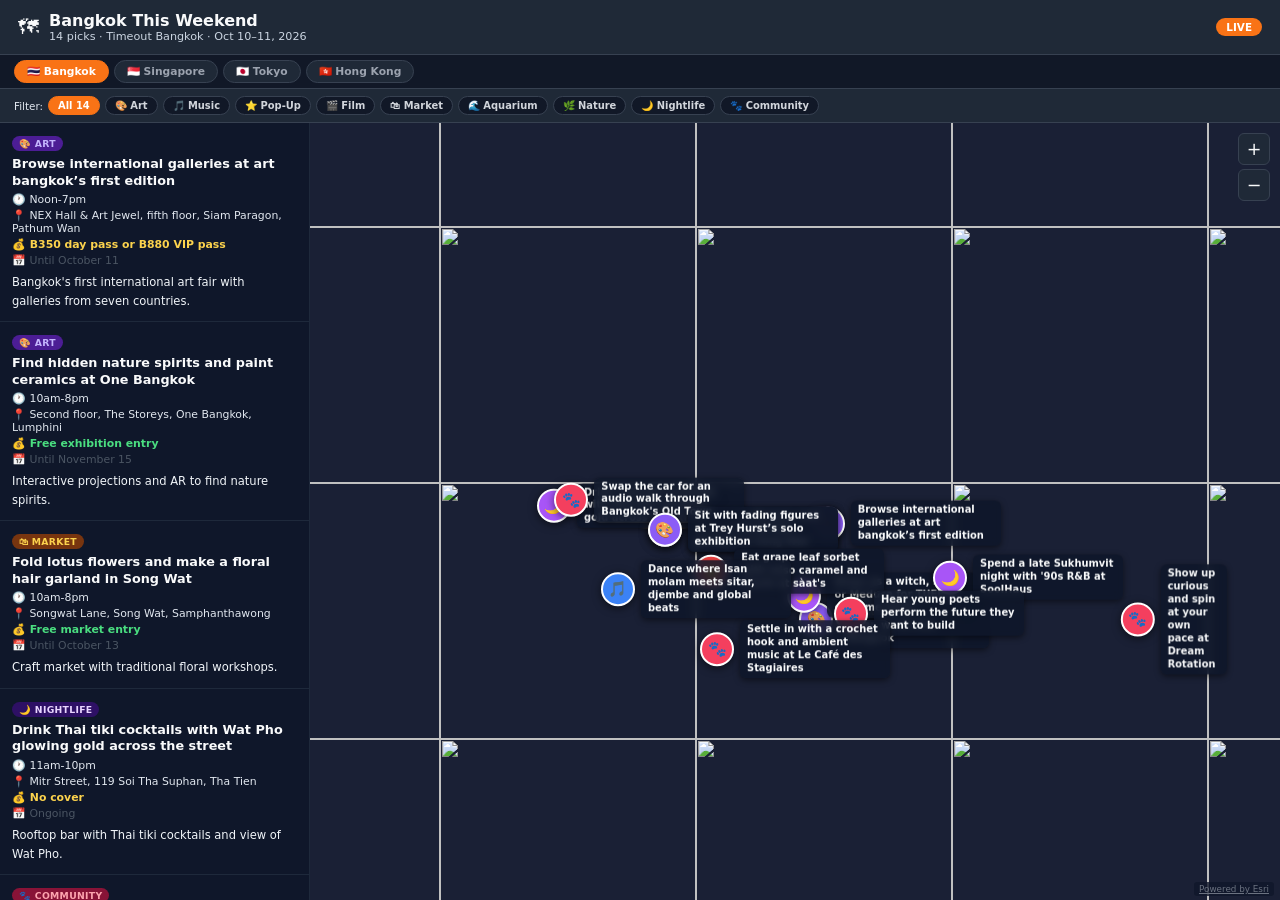
==== commit d2174ef7: "Auto-update: weekend picks Oct 10–11, 2026 (all cities)" ====
--- a/index.html
+++ b/index.html
@@ -287,20 +287,20 @@
 
 <script>
 // ── Data: Bangkok ────────────────────────────────────────────────────────────
-var A_BANGKOK = [{"id":1, "title":"Doc Club & Friends at Cloud 11", "cat":"film", "e":"🎬", "loc":"Cloud 11, second floor, near BTS Punnawithi", "lat":13.688, "lng":100.613, "time":"Daily, 11am-midnight", "until":"Ongoing", "price":"Check screening times and tickets", "free":0, "desc":"A new 34-seat cinema for documentaries and independent films, with a lounge and cocktail bar.", "img":"https://media.timeout.com/images/106452255/750/422/image.jpg"}, {"id":2, "title":"Big Bad Wolf Book Sale", "cat":"market", "e":"🛍", "loc":"Platinum Pop, opposite centralwOrld", "lat":13.746, "lng":100.538, "time":"October 2-13, 10am-midnight", "until":"Until October 13", "price":"Free entry", "free":1, "desc":"Over 1 million books with discounts up to 95% across two floors.", "img":"https://media.timeout.com/images/106452245/750/422/image.jpg"}, {"id":3, "title":"NIC Factory Vintage Flea Market", "cat":"market", "e":"🛍", "loc":"NIC Factory, Charoenkrung 74", "lat":13.712, "lng":100.505, "time":"Ongoing", "until":"Ongoing", "price":"Free entry", "free":1, "desc":"Mid-century furniture and collectables in a former tobacco warehouse by the river.", "img":"https://media.timeout.com/images/106450225/750/422/image.jpg"}, {"id":4, "title":"Dr Dunks at Siwilai Radical Club", "cat":"nightlife", "e":"🌙", "loc":"Siwilai Radical Club, Thong Lor", "lat":13.73, "lng":100.574, "time":"October 2, from 9pm", "until":"Until October 2", "price":"B400-500 online", "free":0, "desc":"New York DJ Eric Duncan spins disco, house, funk and Balearic grooves.", "img":"https://media.timeout.com/images/106452247/750/422/image.jpg"}, {"id":5, "title":"Bangkok Climate Action Week", "cat":"community", "e":"🐾", "loc":"Lumphini Park (main hub) and various venues", "lat":13.73, "lng":100.54, "time":"October 3-11, 4.30pm-8pm", "until":"Until October 11", "price":"Free entry", "free":1, "desc":"Over 320 events on climate, with talks, art, live music and workshops.", "img":"https://media.timeout.com/images/106452249/750/422/image.jpg"}, {"id":6, "title":"The Shed City Farmer Market", "cat":"market", "e":"🛍", "loc":"The Shed Bangkok, Sukhumvit 26", "lat":13.724, "lng":100.563, "time":"October 3-4, 1pm-9pm", "until":"Until October 4", "price":"Free entry", "free":1, "desc":"Local food, organic produce, sato tasting, live music and DJ sets.", "img":"https://media.timeout.com/images/106450228/750/422/image.jpg"}, {"id":7, "title":"Under the Tree Club at Lumphini Park", "cat":"community", "e":"🐾", "loc":"Lumphini Park", "lat":13.73, "lng":100.54, "time":"October 3, 3.30pm-5.30pm", "until":"First Saturday of each month", "price":"Free entry, registration required", "free":1, "desc":"Switch off your phone and read beneath the rain trees, then share thoughts.", "img":"https://media.timeout.com/images/106452247/750/422/image.jpg"}, {"id":8, "title":"MILLI Jaa Ehh! Asia Tour 2026", "cat":"music", "e":"🎵", "loc":"Samyan Mitrtown Hall", "lat":13.731, "lng":100.521, "time":"October 3, 6pm", "until":"Until October 3", "price":"B1,700-4,500", "free":0, "desc":"Thai rapper MILLI performs her first solo Asia tour with hits from BABB BUM BUM and HEAVYWEIGHT.", "img":"https://media.timeout.com/images/106452258/750/562/image.jpg"}, {"id":9, "title":"A Useful Ghost Screening & Queer Cinema Panel", "cat":"film", "e":"🎬", "loc":"Alliance Française Bangkok", "lat":13.74, "lng":100.54, "time":"October 3, from 2pm", "until":"Until October 3", "price":"Free entry, register ahead", "free":1, "desc":"Screening of A Useful Ghost followed by a panel on building a sustainable queer film scene.", "img":"https://media.timeout.com/images/106452252/750/422/image.jpg"}, {"id":10, "title":"One Beer: Hole in One Craft Beer Fest", "cat":"nightlife", "e":"🌙", "loc":"Topgolf Megacity Bangna", "lat":13.655, "lng":100.673, "time":"October 3-4, 3pm-11pm", "until":"Until October 4", "price":"B250 regular entry", "free":0, "desc":"Over 50 craft beer brands, golf challenges, food, and live music.", "img":"https://media.timeout.com/images/106448646/750/422/image.jpg"}, {"id":11, "title":"Alexander Calder: Giving Life at Dib Bangkok", "cat":"art", "e":"🎨", "loc":"Dib Bangkok", "lat":13.768, "lng":100.509, "time":"September 26 2026 – May 3 2027, 10am-7pm on opening days", "until":"Until May 3, 2027", "price":"B150-700", "free":0, "desc":"160 works including Calder's mobiles, plus Thai and international art exploring change.", "img":"https://media.timeout.com/images/106452254/750/422/image.jpg"}, {"id":12, "title":"Alain Callebaut Photography Exhibition", "cat":"art", "e":"🎨", "loc":"Old Town Gallery", "lat":13.743, "lng":100.505, "time":"October 4-31, 10am-6pm; opening Oct 4, 3pm-6pm", "until":"Until October 31", "price":"Free entry", "free":1, "desc":"Belgian photographer's Bangkok Raw and Make Women Happy collections on display.", "img":"https://media.timeout.com/images/106452256/750/422/image.jpg"}, {"id":13, "title":"Doooodles Interactive Installation", "cat":"art", "e":"🎨", "loc":"bit.studio gallery", "lat":13.738, "lng":100.525, "time":"Every Fri-Sun, 2pm-8pm", "until":"Ongoing", "price":"B200-450", "free":0, "desc":"Add your own doodles to a growing communal canvas with markers provided.", "img":""}, {"id":14, "title":"MOLLY 20-Year Exhibition", "cat":"art", "e":"🎨", "loc":"Chulalongkorn University Centenary Park", "lat":13.737, "lng":100.528, "time":"September 24 – October 25", "until":"Until October 25", "price":"B290-390", "free":0, "desc":"Traces MOLLY character's 20-year journey through sketches, figures and cultural interpretations.", "img":"https://media.timeout.com/images/106449358/750/422/image.jpg"}, {"id":15, "title":"Korakrit Arunanondchai: Love After Death", "cat":"art", "e":"🎨", "loc":"Bangkok Citycity Gallery", "lat":13.742, "lng":100.528, "time":"September 25 – November 14, 1pm-6pm", "until":"Until November 14", "price":"Free entry", "free":1, "desc":"Autofiction video and performance art combining Lanna legend and an abandoned cinema.", "img":"https://media.timeout.com/images/106449360/750/422/image.jpg"}];
-var LABEL_BANGKOK = "Oct 3–4, 2026";
+var A_BANGKOK = [{"id":1, "title":"Browse international galleries at art bangkok’s first edition", "cat":"art", "e":"🎨", "loc":"NEX Hall & Art Jewel, fifth floor, Siam Paragon, Pathum Wan", "lat":13.746, "lng":100.539, "time":"Noon-7pm", "until":"Until October 11", "price":"B350 day pass or B880 VIP pass", "free":0, "desc":"Bangkok's first international art fair with galleries from seven countries.", "img":"https://media.timeout.com/images/106454917/750/422/image.jpg"}, {"id":2, "title":"Find hidden nature spirits and paint ceramics at One Bangkok", "cat":"art", "e":"🎨", "loc":"Second floor, The Storeys, One Bangkok, Lumphini", "lat":13.73, "lng":100.537, "time":"10am-8pm", "until":"Until November 15", "price":"Free exhibition entry", "free":1, "desc":"Interactive projections and AR to find nature spirits.", "img":"https://media.timeout.com/images/106454918/750/422/image.jpg"}, {"id":3, "title":"Fold lotus flowers and make a floral hair garland in Song Wat", "cat":"market", "e":"🛍", "loc":"Songwat Lane, Song Wat, Samphanthawong", "lat":13.745, "lng":100.511, "time":"10am-8pm", "until":"Until October 13", "price":"Free market entry", "free":1, "desc":"Craft market with traditional floral workshops.", "img":"https://media.timeout.com/images/106454919/750/422/image.jpg"}, {"id":4, "title":"Drink Thai tiki cocktails with Wat Pho glowing gold across the street", "cat":"nightlife", "e":"🌙", "loc":"Mitr Street, 119 Soi Tha Suphan, Tha Tien", "lat":13.749, "lng":100.492, "time":"11am-10pm", "until":"Ongoing", "price":"No cover", "free":0, "desc":"Rooftop bar with Thai tiki cocktails and view of Wat Pho.", "img":"https://media.timeout.com/images/106455003/750/422/image.jpg"}, {"id":5, "title":"Swap the car for an audio walk through Bangkok's Old Town", "cat":"community", "e":"🐾", "loc":"Fueng Nakhon Road and Sam Phraeng, Phra Nakhon", "lat":13.75, "lng":100.495, "time":"Self-guided, any time", "until":"Until October 11", "price":"Free under campaign offer", "free":1, "desc":"Self-guided audio walk exploring royal and commercial history.", "img":"https://media.timeout.com/images/106454925/750/422/image.jpg"}, {"id":6, "title":"Dress as a witch, siren or Medusa for TUFF’s costume party", "cat":"nightlife", "e":"🌙", "loc":"TUFF Bar, Silom", "lat":13.734, "lng":100.535, "time":"From 9pm", "until":"October 10", "price":"Free entry", "free":1, "desc":"Haunted house costume party with tarot readings.", "img":"https://media.timeout.com/images/106454927/750/422/image.jpg"}, {"id":7, "title":"Sit with fading figures at Trey Hurst’s solo exhibition", "cat":"art", "e":"🎨", "loc":"Play Art House, Song Wat Road, Song Wat", "lat":13.745, "lng":100.511, "time":"Tue-Thu 10am-5pm, Fri-Sun 10am-6pm", "until":"Until November 8", "price":"Free entry", "free":1, "desc":"Paintings exploring memory and fading figures.", "img":"https://media.timeout.com/images/106454929/750/422/image.jpg"}, {"id":8, "title":"Eat grape leaf sorbet with miso caramel and mochi at sàat's", "cat":"pop-up", "e":"⭐", "loc":"sàat, Maha Phruettharam Road, Hua Lamphong", "lat":13.738, "lng":100.519, "time":"11am-8pm, closed Tue", "until":"Until January 31 2027", "price":"À la carte pricing", "free":0, "desc":"Vineyard-inspired dessert menu with grape leaf sorbet.", "img":"https://media.timeout.com/images/106454930/750/422/image.jpg"}, {"id":9, "title":"Dance where Isan molam meets sitar, djembe and global beats", "cat":"music", "e":"🎵", "loc":"Bangkok Island, Charoen Krung", "lat":13.735, "lng":100.503, "time":"6pm-midnight", "until":"October 10", "price":"Free entry", "free":1, "desc":"Isan molam blended with global beats and live instruments.", "img":"https://media.timeout.com/images/106454932/750/422/image.jpg"}, {"id":10, "title":"Show up curious and spin at your own pace at Dream Rotation", "cat":"community", "e":"🐾", "loc":"LongLai, Ekkamai", "lat":13.73, "lng":100.585, "time":"9pm-1am", "until":"October 10", "price":"Pay what you can (min. B250)", "free":0, "desc":"Beginner-friendly pole dancing workshop and freestyle practice.", "img":"https://media.timeout.com/images/106454934/750/422/image.jpg"}, {"id":11, "title":"Spend a late Sukhumvit night with '90s R&B at SoolHaus", "cat":"nightlife", "e":"🌙", "loc":"SoolHaus, Canopy Bangkok Sukhumvit, Sukhumvit 12", "lat":13.737, "lng":100.56, "time":"9pm-1am", "until":"October 10", "price":"Free entry", "free":1, "desc":"90s R&B with Korean-inspired cocktails.", "img":"https://media.timeout.com/images/106454935/750/422/image.jpg"}, {"id":12, "title":"Hear young poets perform the future they want to build", "cat":"community", "e":"🐾", "loc":"Lumpini Recreation Center Hall, Lumpini Park", "lat":13.731, "lng":100.543, "time":"11am-2pm", "until":"October 11", "price":"Free entry", "free":1, "desc":"Youth poetry slam with climate action theme.", "img":"https://media.timeout.com/images/106454936/750/422/image.jpg"}, {"id":13, "title":"Settle in with a crochet hook and ambient music at Le Café des Stagiaires", "cat":"community", "e":"🐾", "loc":"Le Café des Stagiaires, 142/21 Sathorn Soi 12", "lat":13.725, "lng":100.52, "time":"2pm-6pm", "until":"October 11", "price":"Check details", "free":0, "desc":"Crochet workshop with ambient music and drinks.", "img":"https://media.timeout.com/images/106454937/750/422/image.jpg"}, {"id":14, "title":"See The Weeknd take over Rajamangala for three nights", "cat":"music", "e":"🎵", "loc":"Rajamangala National Stadium, Bang Kapi", "lat":13.755, "lng":100.62, "time":"5pm", "until":"Until October 13", "price":"B2,835-B21,935", "free":0, "desc":"The Weeknd's After Hours Til Dawn Tour stadium concert.", "img":"https://media.timeout.com/images/106454938/750/422/image.jpg"}];
+var LABEL_BANGKOK = "Oct 10–11, 2026";
 
 // ── Data: Singapore ───────────────────────────────────────────────────────────
-var A_SINGAPORE = [{"id":1, "title":"MARQUEE Singapore", "cat":"nightlife", "e":"🌙", "loc":"MARQUEE Singapore, Marina Bay", "lat":1.2839, "lng":103.8585, "time":"Sep 25, 26, 30", "until":"Ongoing", "price":"From $40", "free":0, "desc":"Party with Dutch hardstyle duo Sub Zero Project and techno powerhouse Sara Landry.", "img":"https://media.timeout.com/images/106365081/750/422/image.jpg"}, {"id":2, "title":"Strange Monster View at STPI", "cat":"art", "e":"🎨", "loc":"STPI Creative Workshop & Gallery, Robertson Quay", "lat":1.289, "lng":103.834, "time":"Daily 10am-7pm", "until":"Ongoing", "price":"Free", "free":1, "desc":"Indonesian artist Eko Nugroho’s psychedelic exhibition explores screen addiction and social norms.", "img":"https://media.timeout.com/images/106438028/750/422/image.jpg"}, {"id":3, "title":"Reinvention: Allplay at Singapore Science Park", "cat":"pop-up", "e":"⭐", "loc":"Singapore Science Park, Buona Vista", "lat":1.294, "lng":103.787, "time":"Weekend 10am-8pm", "until":"Ongoing for 4 months", "price":"Free", "free":1, "desc":"A creative playground with installations and challenges by over 30 artists reimagining play.", "img":"https://media.timeout.com/images/106436020/750/422/image.jpg"}, {"id":4, "title":"Choo’s Masquerade Party", "cat":"community", "e":"🐾", "loc":"TBD, Singapore", "lat":1.283, "lng":103.85, "time":"Sep 25-27, 2026", "until":"Ongoing", "price":"$", "free":0, "desc":"Crash a gloriously dysfunctional family masquerade party with a buffet of local delights.", "img":"https://media.timeout.com/images/106435573/750/422/image.jpg"}, {"id":5, "title":"F1 Exhibition Singapore", "cat":"pop-up", "e":"⭐", "loc":"Gardens by the Bay, Marina Bay", "lat":1.281, "lng":103.864, "time":"Weekend 10am-9pm", "until":"Ongoing", "price":"$", "free":0, "desc":"Immerse in F1 history with seven galleries, legendary cars and a racing simulator.", "img":"https://media.timeout.com/images/106422247/750/422/image.jpg"}, {"id":6, "title":"Islands in the Net at Padimai Art & Tech Studio", "cat":"art", "e":"🎨", "loc":"Padimai Art & Tech Studio, Singapore", "lat":1.29, "lng":103.85, "time":"Daily 11am-7pm", "until":"Ongoing", "price":"Free", "free":1, "desc":"Digital art and data archives exploring AI and meme culture shaping Southeast Asia’s future.", "img":"https://media.timeout.com/images/106426965/750/422/image.jpg"}, {"id":7, "title":"Crosscurrents: Masterpieces of Mughal, Safavid, and Ottoman Art", "cat":"art", "e":"🎨", "loc":"Asian Civilisations Museum, Empress Place", "lat":1.287, "lng":103.851, "time":"Daily 10am-7pm", "until":"Ongoing", "price":"$", "free":0, "desc":"Musée du Louvre’s Islamic art collection shown in Southeast Asia for the first time.", "img":""}, {"id":8, "title":"Into the Ocean: Journey Beneath at ArtScience Museum", "cat":"aquarium", "e":"🌊", "loc":"ArtScience Museum, Marina Bay Sands", "lat":1.284, "lng":103.858, "time":"Daily 10am-7pm", "until":"Ongoing", "price":"$", "free":0, "desc":"World premiere exhibition using advanced filming to explore the deep sea and marine conservation.", "img":"https://media.timeout.com/images/106412051/750/422/image.jpg"}, {"id":9, "title":"One Ocean: Every Action Ripples at Science Centre", "cat":"nature", "e":"🌿", "loc":"Science Centre Singapore, Jurong East", "lat":1.333, "lng":103.736, "time":"Daily 10am-6pm", "until":"Ongoing", "price":"$", "free":0, "desc":"Multi-sensory exhibition with 10 zones including whale migration VR and Arctic polar station replica.", "img":"https://media.timeout.com/images/106399864/750/422/image.jpg"}, {"id":10, "title":"Hiroshi Sugimoto: Form is Emptiness", "cat":"art", "e":"🎨", "loc":"Singapore Art Museum, Queen Street", "lat":1.298, "lng":103.852, "time":"Daily 10am-7pm", "until":"Ongoing", "price":"$", "free":0, "desc":"First major solo exhibition in Southeast Asia featuring over 60 works across five decades.", "img":"https://media.timeout.com/images/106399856/750/422/image.jpg"}, {"id":11, "title":"Momentary Pulses: Art in the Central Business District", "cat":"art", "e":"🎨", "loc":"Various public spaces, CBD", "lat":1.284, "lng":103.851, "time":"Always accessible", "until":"Ongoing", "price":"Free", "free":1, "desc":"Seven art installations woven into CBD public spaces revealing forgotten stories and hidden memories.", "img":"https://media.timeout.com/images/106370065/750/422/image.jpg"}, {"id":12, "title":"SINGAPORAMA by Navin Rawanchaikul", "cat":"art", "e":"🎨", "loc":"National Gallery Singapore, Padang Atrium", "lat":1.289, "lng":103.851, "time":"Daily 10am-7pm", "until":"Ongoing", "price":"$", "free":0, "desc":"Larger-than-life billboard paintings and video interviews celebrating migrant worker stories.", "img":"https://media.timeout.com/images/106359645/750/422/image.jpg"}, {"id":13, "title":"Fear No Power: Women Imagining Otherwise", "cat":"art", "e":"🎨", "loc":"Singapore Art Museum, Queen Street", "lat":1.298, "lng":103.852, "time":"Daily 10am-7pm", "until":"Ongoing", "price":"Free", "free":1, "desc":"Exhibition featuring five Southeast Asian women artists exploring communal world-building and resistance.", "img":"https://media.timeout.com/images/106359647/750/422/image.jpg"}];
-var LABEL_SINGAPORE = "Oct 3–4, 2026";
+var A_SINGAPORE = [{"id":1, "title":"Pull up to all the off-track Formula 1 action at themed pop-ups and afterparties", "cat":"pop-up", "e":"⭐", "loc":"Marina Bay Street Circuit, Marina Bay", "lat":1.2884, "lng":103.8572, "time":"Various", "until":"Until October 14, 2026", "price":"Free entry", "free":1, "desc":"The Singapore Grand Prix season kicks into high gear with free driver appearances, simulators, and VIP afterparties across the island.", "img":"https://media.timeout.com/images/105511490/750/422/image.jpg"}, {"id":2, "title":"Rev up at a race-inspired playground with go-karts and sims on Orchard Road", "cat":"pop-up", "e":"⭐", "loc":"Ngee Ann City Civic Plaza, Orchard Road", "lat":1.302, "lng":103.8356, "time":"October 8-10, 4pm-midnight", "until":"Until October 10, 2026", "price":"Free entry", "free":1, "desc":"Orchard Paddock transforms the shopping belt into a race-inspired playground with go-karts, racing simulators, and live gigs.", "img":"https://media.timeout.com/images/106454819/750/422/image.jpg"}, {"id":3, "title":"Party it up with dancefloor heavyweights at MARQUEE Singapore", "cat":"nightlife", "e":"🌙", "loc":"MARQUEE Singapore, Marina Bay Sands", "lat":1.2834, "lng":103.8607, "time":"October 9-11, various times", "until":"Until October 11, 2026", "price":"Varies", "free":0, "desc":"Catch world-class DJs like Diplo, Anyma, and Martin Garrix closing out race weekend with high-energy sets until 6am.", "img":"https://media.timeout.com/images/106451848/750/422/image.jpg"}, {"id":4, "title":"Watch all the high-octane action at F1 Singapore Grand Prix", "cat":"music", "e":"🎵", "loc":"Marina Bay Street Circuit, Marina Bay", "lat":1.2884, "lng":103.8572, "time":"October 9-11, daily", "until":"Until October 11, 2026", "price":"Ticket required", "free":0, "desc":"Three days of F1 racing with live concerts by Lana Del Rey, The Killers, Janet Jackson, and Goo Goo Dolls.", "img":"https://media.timeout.com/images/106326171/750/422/image.jpg"}, {"id":5, "title":"Unleash your inner stan self at this Lana Del Rey pop-up", "cat":"pop-up", "e":"⭐", "loc":"Pearl's Hill Terrace, Chinatown", "lat":1.2791, "lng":103.8442, "time":"October 8-11, various hours", "until":"Until October 11, 2026", "price":"Free entry", "free":1, "desc":"Snap photos at a Lana mural, try themed drinks, and browse exclusive merch at this four-day pop-up for Lanatics.", "img":"https://media.timeout.com/images/106454913/750/562/image.jpg"}, {"id":6, "title":"Dance to Lil Louis, the founding father of house, at Rasa Space", "cat":"music", "e":"🎵", "loc":"Rasa Space, Bugis", "lat":1.2993, "lng":103.8575, "time":"October 10, 9pm", "until":"Until October 10, 2026", "price":"Varies", "free":0, "desc":"House music royalty Lil Louis brings his legendary presence for one night only with homegrown talent opening.", "img":"https://media.timeout.com/images/106454915/750/422/image.jpg"}, {"id":7, "title":"Celebrate the opening of Earworm with loads of Thai Molam music", "cat":"music", "e":"🎵", "loc":"Earworm, Boat Quay", "lat":1.287, "lng":103.851, "time":"October 10, evening", "until":"Until October 10, 2026", "price":"Free entry", "free":1, "desc":"Boat Quay's new hangout Earworm hosts a housewarming party with Thai Molam music, classic cocktails, and Asian bites.", "img":"https://media.timeout.com/images/106454043/750/422/image.jpg"}, {"id":8, "title":"Dive into the world of batik with Worn. Made. Shared.", "cat":"community", "e":"🐾", "loc":"Malay Heritage Centre, Kampong Gelam", "lat":1.3016, "lng":103.8597, "time":"October 3-10, various hours", "until":"Until October 10, 2026", "price":"Free entry", "free":1, "desc":"Celebrate World Batik Day with workshops, discussions, exhibitions, and a guided Kampong Gelam walking tour.", "img":"https://media.timeout.com/images/106454059/750/422/image.jpg"}, {"id":9, "title":"Get up-close with a friendly robot at ArtScience Museum’s In The Ether", "cat":"art", "e":"🎨", "loc":"ArtScience Museum, Marina Bay Sands", "lat":1.283, "lng":103.858, "time":"October 10-11, 10am-7pm", "until":"Until October 11, 2026", "price":"Free entry", "free":1, "desc":"Explore sanctuary technologies with Mimus, a giant robot arm, plus free hands-on workshops on AI and microchips.", "img":"https://media.timeout.com/images/106454914/750/422/image.jpg"}, {"id":10, "title":"Have your name written in Javanese script at Makers Archives Vol. 1", "cat":"market", "e":"🛍", "loc":"Heartware Store Gallery, Bras Basah", "lat":1.2976, "lng":103.8522, "time":"October 10-11, 11am-8pm", "until":"Until October 11, 2026", "price":"Free entry", "free":1, "desc":"Discover over 20 local creatives at this makers market with poetry, linocut prints, and Javanese calligraphy.", "img":"https://media.timeout.com/images/106454926/750/422/image.jpg"}, {"id":11, "title":"Dig into autumnal Japanese treats at Isetan’s Momiji Matsuri Fair", "cat":"pop-up", "e":"⭐", "loc":"Isetan Jurong Point, Jurong West", "lat":1.3405, "lng":103.7059, "time":"October 7-11, 10am-10pm", "until":"Until October 11, 2026", "price":"Free entry", "free":1, "desc":"Feast on takoyaki, karaage, and seafood delicacies from over 20 F&B vendors at this Japanese food fair.", "img":"https://media.timeout.com/images/106430032/750/422/image.jpg"}, {"id":12, "title":"Discover your typeface at Type and Tapas: Typecasted", "cat":"community", "e":"🐾", "loc":"Mad Roaster's Slow Bar, Kampong Gelam", "lat":1.301, "lng":103.859, "time":"October 10, 7pm", "until":"Until October 10, 2026", "price":"Ticket required", "free":0, "desc":"Take a quiz to uncover your typographic archetype while enjoying typography talks and small bites.", "img":"https://media.timeout.com/images/106454920/750/422/image.jpg"}, {"id":13, "title":"Get the kids into the Halloween mood at Mandai’s The Mischief Within", "cat":"nature", "e":"🌿", "loc":"Curiosity Cove, Mandai Wildlife Reserve", "lat":1.404, "lng":103.788, "time":"October 10-11, 10am-8pm", "until":"Until October 11, 2026", "price":"Varies", "free":0, "desc":"Kids tackle Halloween carnival games, make neon-glow cauldrons, and solve puzzles to save the park's animals.", "img":"https://media.timeout.com/images/106452935/750/422/image.jpg"}, {"id":14, "title":"Step into a nostalgic superhero world at Henshin Atomic Daydream", "cat":"art", "e":"🎨", "loc":"Heartware Store Gallery, Bras Basah", "lat":1.2976, "lng":103.8522, "time":"October 10, 11am-8pm", "until":"Until October 10, 2026", "price":"Free entry", "free":1, "desc":"Transport yourself back to Saturday morning cartoons with retro-pop superhero art prints and collectibles.", "img":"https://media.timeout.com/images/106452940/750/422/image.jpg"}, {"id":15, "title":"Catch 40 acts from 15 countries at one of Singapore's best free music festivals", "cat":"music", "e":"🎵", "loc":"CQ @ Clarke Quay, Clarke Quay", "lat":1.2906, "lng":103.845, "time":"October 7, 6pm-11pm", "until":"Until October 7, 2026", "price":"Free entry", "free":1, "desc":"Four nights of live music with 40 artists from 15 countries at this free riverside music festival.", "img":"https://media.timeout.com/images/106446134/750/422/image.jpg"}, {"id":16, "title":"Rave from day to night at Rainbow Disco Club's debut in Singapore", "cat":"music", "e":"🎵", "loc":"Tanjong Pagar Distripark, Tanjong Pagar", "lat":1.27, "lng":103.842, "time":"October 10, 2pm-late", "until":"Until October 10, 2026", "price":"Ticket required", "free":0, "desc":"Japanese festival Rainbow Disco Club debuts with an open-air day session and a deep warehouse rave at night.", "img":"https://media.timeout.com/images/105973584/750/422/image.jpg"}, {"id":17, "title":"Sway from After Hours Til Dawn with The Weeknd", "cat":"music", "e":"🎵", "loc":"Singapore National Stadium, Kallang", "lat":1.3025, "lng":103.874, "time":"October 9, 7pm", "until":"Until October 9, 2026", "price":"Ticket required", "free":0, "desc":"Global superstar The Weeknd brings his record-breaking tour with hits like 'Blinding Lights' and 'Starboy'.", "img":"https://media.timeout.com/images/106403176/750/422/image.jpg"}, {"id":18, "title":"Dive into a mutant-filled world at STPI’s ‘Strange Monster View’", "cat":"art", "e":"🎨", "loc":"STPI Gallery, Tanjong Pagar", "lat":1.278, "lng":103.843, "time":"October 9-11, 10am-7pm", "until":"Until October 11, 2026", "price":"Free entry", "free":1, "desc":"Explore screen addiction through over 50 works featuring cyborgs and masked creatures by Indonesian artist Eko Nugroho.", "img":"https://media.timeout.com/images/106438028/750/422/image.jpg"}, {"id":19, "title":"Turn play into action at Singapore Science Park’s Reinvention", "cat":"nature", "e":"🌿", "loc":"Singapore Science Park, Kent Ridge", "lat":1.292, "lng":103.779, "time":"October 9-11, 10am-9pm", "until":"Until October 11, 2026", "price":"Free entry", "free":1, "desc":"A creative playground with installations and interactive challenges by over 30 artists across three family-friendly zones.", "img":"https://media.timeout.com/images/106436020/750/422/image.jpg"}, {"id":20, "title":"Live out your F1 dreams at F1® Exhibition Singapore", "cat":"film", "e":"🎬", "loc":"Gardens by the Bay, Marina Bay", "lat":1.281, "lng":103.863, "time":"October 9-11, 9am-9pm", "until":"Until October 11, 2026", "price":"Ticket required", "free":0, "desc":"Get up close with legendary F1 cars like the 2011 Red Bull RB7 and test your skills on a racing simulator.", "img":"https://media.timeout.com/images/106422247/750/422/image.jpg"}, {"id":21, "title":"Explore AI in Southeast Asia at ‘Islands in the Net’", "cat":"art", "e":"🎨", "loc":"Padimai Art & Tech Studio, Little India", "lat":1.307, "lng":103.85, "time":"October 9-11, 11am-8pm", "until":"Until October 11, 2026", "price":"Free entry", "free":1, "desc":"Digital art and data archives map Southeast Asia's place in the global network with works on AI and meme culture.", "img":"https://media.timeout.com/images/106426965/750/422/image.jpg"}, {"id":22, "title":"Uncover royal treasures from the greatest empires at this new exhibition", "cat":"art", "e":"🎨", "loc":"Asian Civilisations Museum, Civic District", "lat":1.2875, "lng":103.8515, "time":"October 9-11, 10am-7pm", "until":"Until October 11, 2026", "price":"Ticket required", "free":0, "desc":"Over a hundred ancient treasures from Mughal, Safavid, and Ottoman empires from the Musée du Louvre on display.", "img":"https://media.timeout.com/images/106415976/750/422/image.jpg"}, {"id":23, "title":"Plunge into the deep blue at Into the Ocean: Journey Beneath", "cat":"aquarium", "e":"🌊", "loc":"ArtScience Museum, Marina Bay Sands", "lat":1.283, "lng":103.858, "time":"October 9-11, 10am-7pm", "until":"Until October 11, 2026", "price":"Ticket required", "free":0, "desc":"World premiere exhibition plunges you into the ocean using advanced filming technology and immersive zones.", "img":"https://media.timeout.com/images/106412051/750/422/image.jpg"}, {"id":24, "title":"Dive into the deep blue at ‘One Ocean: Every Action Ripples’", "cat":"aquarium", "e":"🌊", "loc":"Science Centre Singapore, Jurong East", "lat":1.332, "lng":103.735, "time":"October 9-11, 10am-6pm", "until":"Until October 11, 2026", "price":"Ticket required", "free":0, "desc":"Multi-sensory exhibition with 360-degree projections and VR exploring whale migrations and bioluminescent marine life.", "img":"https://media.timeout.com/images/106399864/750/422/image.jpg"}, {"id":25, "title":"Reexamine the CBD through art with Momentary Pulses: Art in the Central Business District", "cat":"art", "e":"🎨", "loc":"Various locations, Central Business District", "lat":1.277, "lng":103.851, "time":"October 9-11, all day", "until":"Ongoing", "price":"Free entry", "free":1, "desc":"Seven showcases by Singapore-based artists woven into public spaces, inviting pause and reflection in the fast-paced district.", "img":"https://media.timeout.com/images/106370065/750/422/image.jpg"}];
+var LABEL_SINGAPORE = "Oct 10–11, 2026";
 
 // ── Data: Tokyo ───────────────────────────────────────────────────────────────
-var A_TOKYO = [{"id":1, "title":"Odaiba Lantern Festival", "cat":"community", "e":"🐾", "loc":"Odaiba Seaside Park, Odaiba", "lat":35.6275, "lng":139.775, "time":"12:00 - 20:00", "until":"Until Oct 4", "price":"Free", "free":1, "desc":"Annual lantern festival with live entertainment and 12,000 colourful lanterns on the beach.", "img":"https://media.timeout.com/images/106023888/750/422/image.jpg"}, {"id":2, "title":"Tamagawa Fireworks Festival", "cat":"music", "e":"🎵", "loc":"Futako-Tamagawa Sports Ground, Futako-Tamagawa", "lat":35.59, "lng":139.674, "time":"3pm - 7pm", "until":"Until Oct 3", "price":"¥6,500 or free (public area)", "free":1, "desc":"Fireworks display synchronised to music with stage performances and food stalls.", "img":"https://media.timeout.com/images/106054973/750/562/image.jpg"}, {"id":3, "title":"Chofu Saisaisai", "cat":"community", "e":"🐾", "loc":"Chofu City Hall, Chofu", "lat":35.648, "lng":139.552, "time":"11:21am - 1:15pm", "until":"Until Oct 4", "price":"Free (reservation required)", "free":1, "desc":"Community yosakoi dance festival with parade and stage performances.", "img":"https://media.timeout.com/images/106166624/750/422/image.jpg"}, {"id":4, "title":"Salsa Street Festival", "cat":"music", "e":"🎵", "loc":"Ueno Park Fountain Square, Ueno", "lat":35.714, "lng":139.773, "time":"10:00 - 20:00", "until":"Until Oct 4", "price":"Free", "free":1, "desc":"Salsa dance festival with food, drinks, and handicraft stalls.", "img":"https://media.timeout.com/images/105928309/750/422/image.jpg"}, {"id":5, "title":"Vegan Gourmet Festival", "cat":"market", "e":"🛍", "loc":"Kiba Park, Kiba", "lat":35.674, "lng":139.814, "time":"10:00 - 18:00", "until":"Until Oct 4", "price":"Free entry", "free":1, "desc":"Japan's biggest plant-based festival with 76 vegan food stalls.", "img":"https://media.timeout.com/images/105623644/750/422/image.jpg"}, {"id":6, "title":"Shinjuku Loft 50th Circuit", "cat":"music", "e":"🎵", "loc":"Shinjuku Loft, Shinjuku", "lat":35.693, "lng":139.702, "time":"12:00 - 23:00", "until":"Until Oct 4", "price":"¥7,200 (advance)", "free":0, "desc":"50th anniversary music circuit with over 60 artists across nine Shinjuku venues.", "img":"https://media.timeout.com/images/106408129/750/422/image.jpg"}, {"id":7, "title":"Moon Art Night Shimokitazawa", "cat":"art", "e":"🎨", "loc":"Shimokita Senrogai Open Space, Shimokitazawa", "lat":35.661, "lng":139.666, "time":"10:00 - 22:00", "until":"Ongoing", "price":"Free (some paid venues)", "free":1, "desc":"Lunar art festival with installations including Museum of the Moon and emoji inflatable.", "img":"https://media.timeout.com/images/106430644/750/422/image.jpg"}, {"id":8, "title":"Analog Market", "cat":"market", "e":"🛍", "loc":"SKAC (Skwat Kameari Art Centre), Kameari", "lat":35.753, "lng":139.858, "time":"11:00 - 19:00", "until":"Until Oct 4", "price":"Free entry", "free":1, "desc":"Audio-Technica's annual market celebrating analogue goods, records, and crafts.", "img":"https://media.timeout.com/images/106443518/750/422/image.jpg"}, {"id":9, "title":"Tomioka Hachimangu Antique Market", "cat":"market", "e":"🛍", "loc":"Tomioka Hachimangu Shrine, Tomioka", "lat":35.67, "lng":139.799, "time":"9:00 - 16:00", "until":"Until Oct 4", "price":"Free entry", "free":1, "desc":"Antique market with Japanese tableware, folk art, and kimono.", "img":"https://media.timeout.com/images/106019237/750/422/image.jpg"}, {"id":10, "title":"Beams Japan Asakusa Pop-up Store", "cat":"pop-up", "e":"⭐", "loc":"Sensoji Temple grounds, Asakusa", "lat":35.714, "lng":139.796, "time":"10:00 - 20:00", "until":"Until Feb 28, 2027", "price":"Free entry", "free":1, "desc":"Limited-time boutique in shipping containers offering exclusive Asakusa-inspired merch.", "img":"https://media.timeout.com/images/106450888/750/422/image.jpg"}, {"id":11, "title":"Ryuichi Sakamoto + Shiro Takatani: Ambient Kyoto – Tokyo", "cat":"art", "e":"🎨", "loc":"Azabudai Hills Gallery, Azabudai", "lat":35.66, "lng":139.739, "time":"10:00 - 18:00", "until":"Ongoing", "price":"Tickets required", "free":0, "desc":"Immersive exhibition featuring ‘async – immersion’ by Sakamoto and Takatani.", "img":"https://media.timeout.com/images/106436063/750/422/image.jpg"}, {"id":12, "title":"Yokohama Oktoberfest", "cat":"nightlife", "e":"🌙", "loc":"Yokohama (venue TBD), Yokohama", "lat":35.443, "lng":139.638, "time":"11:00 - 21:00", "until":"Until Oct 4", "price":"¥500 entry + drinks", "free":0, "desc":"Japan's largest beer festival with German brews, sausages, and live music.", "img":"https://media.timeout.com/images/106173152/750/422/image.jpg"}, {"id":13, "title":"Oktoberfest in Urbandock Lalaport Toyosu", "cat":"nightlife", "e":"🌙", "loc":"Urban Dock LaLaport Toyosu, Toyosu", "lat":35.653, "lng":139.79, "time":"11:00 - 22:00", "until":"Until Oct 12", "price":"Free entry, pay as you go", "free":1, "desc":"German beer fest with pints, bratwurst, and oompah bands.", "img":"https://media.timeout.com/images/106440283/750/422/image.jpg"}, {"id":14, "title":"Beer Trip Marunouchi", "cat":"nightlife", "e":"🌙", "loc":"Marunouchi Hotel rooftop, Marunouchi", "lat":35.681, "lng":139.763, "time":"17:00 - 21:00", "until":"Ongoing", "price":"¥8,500 (Standard Course)", "free":0, "desc":"Elegant rooftop beer garden with free-flow drinks and seasonal cuisine.", "img":"https://media.timeout.com/images/106426387/750/422/image.jpg"}, {"id":15, "title":"Korean Sakaba Beer Garden", "cat":"nightlife", "e":"🌙", "loc":"Lumine Est rooftop, Shinjuku", "lat":35.69, "lng":139.702, "time":"17:00 - 23:00", "until":"Ongoing", "price":"From ¥3,500 (course with drinks)", "free":0, "desc":"Korean pub-style beer garden with BBQ and all-you-can-drink.", "img":"https://media.timeout.com/images/106397079/750/422/image.jpg"}, {"id":16, "title":"Kunisada & Kuniyoshi: Shinjuku Kabukicho Shunga Exhibition – WA", "cat":"art", "e":"🎨", "loc":"Shinjuku Kabukicho Noh Stage, Shinjuku", "lat":35.694, "lng":139.702, "time":"10:00 - 18:00", "until":"Ongoing", "price":"Advance tickets available", "free":0, "desc":"Exhibition of erotic ukiyo-e prints by Kunisada and Kuniyoshi.", "img":"https://media.timeout.com/images/106445160/750/422/image.jpg"}, {"id":17, "title":"Mappa Expo 15th Anniversary", "cat":"art", "e":"🎨", "loc":"Yurakucho Museum, Yurakucho", "lat":35.666, "lng":139.761, "time":"10:00 - 20:00", "until":"Until Oct 25 (first part)", "price":"Tickets required", "free":0, "desc":"Large-scale exhibition of Mappa anime including Chainsaw Man and Jujutsu Kaisen.", "img":"https://media.timeout.com/images/106447735/750/422/image.jpg"}, {"id":18, "title":"Hotel Floria Tokyo - Sanrio Characters Exhibition", "cat":"pop-up", "e":"⭐", "loc":"Tokyu Kabukicho Tower 4F, Shinjuku", "lat":35.694, "lng":139.702, "time":"10:00 - 20:00", "until":"Ongoing", "price":"Tickets required", "free":0, "desc":"Interactive digital art exhibition with Hello Kitty and other Sanrio characters.", "img":"https://media.timeout.com/images/106412979/750/422/image.jpg"}, {"id":19, "title":"Keiichi Tanaami - ‘Do Not Bomb’", "cat":"art", "e":"🎨", "loc":"Nanzuka Gallery, Shibuya", "lat":35.661, "lng":139.698, "time":"11:00 - 19:00", "until":"Until Oct 17", "price":"Free", "free":1, "desc":"Solo exhibition of Tanaami's works exploring war memories, with ‘Do Not Bomb’.", "img":"https://media.timeout.com/images/106446757/750/422/image.jpg"}, {"id":20, "title":"Special Exhibition: Super Amazing World of Life", "cat":"nature", "e":"🌿", "loc":"National Museum of Nature and Science, Ueno", "lat":35.716, "lng":139.773, "time":"9:00 - 17:00", "until":"Ongoing", "price":"Tickets required", "free":0, "desc":"Exhibition on animal adaptations with NHK wildlife footage and specimens.", "img":"https://media.timeout.com/images/106417399/750/422/image.jpg"}, {"id":21, "title":"Marie Antoinette Style", "cat":"art", "e":"🎨", "loc":"Yokohama Museum of Art, Yokohama", "lat":35.444, "lng":139.636, "time":"10:00 - 18:00", "until":"Ongoing", "price":"Tickets required", "free":0, "desc":"Exhibition on Marie Antoinette's fashion and influence in 18th-century France.", "img":"https://media.timeout.com/images/106354640/750/422/image.jpg"}, {"id":22, "title":"Ettore Sottsass: Design begins where magic begins", "cat":"art", "e":"🎨", "loc":"Artizon Museum, Chuo", "lat":35.681, "lng":139.767, "time":"10:00 - 18:00", "until":"Ongoing", "price":"Tickets required", "free":0, "desc":"First comprehensive retrospective in Japan of Italian designer Ettore Sottsass.", "img":"https://media.timeout.com/images/106409918/750/422/image.jpg"}, {"id":23, "title":"Tada Minami: Still, shimmering light", "cat":"art", "e":"🎨", "loc":"Museum of Contemporary Art Tokyo, Kiba", "lat":35.673, "lng":139.815, "time":"10:00 - 18:00", "until":"Until Dec 6, 2026", "price":"Tickets required", "free":0, "desc":"Retrospective of Minami Tada's light-based sculptural works.", "img":"https://media.timeout.com/images/106430972/750/422/image.jpg"}];
-var LABEL_TOKYO = "Oct 3–4, 2026";
+var A_TOKYO = [{"id":1, "title":"Kappabashi Kitchen Tools Festival", "cat":"market", "e":"🛍", "loc":"Kappabashi Kitchen Town, Taito", "lat":35.7163, "lng":139.7942, "time":"October 12", "until":"Until October 12", "price":"Free entry", "free":1, "desc":"Over 100 stores offer great deals on cooking utensils, tableware and food samples, with parades, drumming and food trucks.", "img":"https://media.timeout.com/images/105510656/750/422/image.jpg"}, {"id":2, "title":"Tokyo Yosakoi", "cat":"music", "e":"🎵", "loc":"Various venues, Ikebukuro", "lat":35.7295, "lng":139.7109, "time":"October 10-11", "until":"Until October 11", "price":"Free", "free":1, "desc":"Over 100 yosakoi dance teams parade through the streets of Ikebukuro in colourful costumes.", "img":"https://media.timeout.com/images/106326050/750/422/image.jpg"}, {"id":3, "title":"Ikegami Honmonji Oeshiki", "cat":"community", "e":"🐾", "loc":"Ikegami Honmonji, Ota", "lat":35.5621, "lng":139.7175, "time":"October 10-11", "until":"Until October 11", "price":"Free", "free":1, "desc":"A 700-year-old festival featuring a lantern procession with 3,000 participants from Ikegami Station to the temple.", "img":"https://media.timeout.com/images/106187574/750/422/image.jpg"}, {"id":4, "title":"Nezu-Sendagi Shitamachi Matsuri", "cat":"community", "e":"🐾", "loc":"Nezu Shrine, Bunkyo", "lat":35.7193, "lng":139.7604, "time":"October 10-11", "until":"Until October 11", "price":"Free", "free":1, "desc":"A charming autumn festival with concerts, performances, flea market, and a stamp rally with prizes.", "img":"https://media.timeout.com/images/105292875/750/422/image.jpg"}, {"id":5, "title":"Cosmos Flower Festival", "cat":"nature", "e":"🌿", "loc":"Showa Kinen Park, Tachikawa", "lat":35.7105, "lng":139.4188, "time":"October 10-11", "until":"Until mid-October", "price":"¥450 (park entry)", "free":0, "desc":"Stunning fields of cosmos flowers in full bloom with three themed gardens and a soap bubble event.", "img":"https://media.timeout.com/images/106047290/750/562/image.jpg"}, {"id":6, "title":"Craft Gyoza Fes Saitama", "cat":"pop-up", "e":"⭐", "loc":"Saitama area, Saitama", "lat":35.8567, "lng":139.6475, "time":"October 10-11", "until":"Until October 11", "price":"Cashless payments only", "free":1, "desc":"Sample around 30 stalls of unique gyoza styles from across Japan, including mentaiko and beef tongue fillings.", "img":"https://media.timeout.com/images/106040069/750/422/image.jpg"}, {"id":7, "title":"Kyushu Fair", "cat":"market", "e":"🛍", "loc":"Yoyogi Park, Shibuya", "lat":35.6715, "lng":139.7013, "time":"October 9-12", "until":"Until October 12", "price":"Free (food area), from ¥3,300 (stage)", "free":1, "desc":"Over 60 stalls with Kyushu delicacies like Chicken Nanban, pork skewers, and mentaiko scallops, plus live performances.", "img":"https://media.timeout.com/images/105518944/750/422/image.jpg"}, {"id":8, "title":"The Spellbound x Boom Boom Satellites: 10th Memorial Live", "cat":"music", "e":"🎵", "loc":"SGC Hall, Shinjuku", "lat":35.6905, "lng":139.703, "time":"October 9", "until":"Until October 9", "price":"TBA", "free":0, "desc":"A memorial concert marking a decade since the death of Boom Boom Satellites frontman Michiyuki Kawashima.", "img":"https://media.timeout.com/images/106450262/750/422/image.jpg"}, {"id":9, "title":"Tokyo Atlas", "cat":"art", "e":"🎨", "loc":"Daiba Park and Aomi Minami Port Park, Odaiba", "lat":35.6253, "lng":139.7774, "time":"October 10-December 20", "until":"Until December 20", "price":"TBA", "free":0, "desc":"An international art exhibition transforming parks and public spaces into an open-air cultural landscape.", "img":"https://media.timeout.com/images/106437945/750/422/image.jpg"}, {"id":10, "title":"Beams Japan Asakusa Pop-up Store", "cat":"pop-up", "e":"⭐", "loc":"Sensoji Temple grounds, Asakusa", "lat":35.7148, "lng":139.7967, "time":"September 26-February 28", "until":"Until February 28", "price":"Free entry", "free":1, "desc":"A limited-time shop in shipping containers offering exclusive Beams Japan merch made by local artisans.", "img":"https://media.timeout.com/images/106450888/750/422/image.jpg"}, {"id":11, "title":"Ryuichi Sakamoto + Shiro Takatani: Ambient Kyoto – Tokyo", "cat":"art", "e":"🎨", "loc":"Azabudai Hills Gallery, Minato", "lat":35.6601, "lng":139.739, "time":"Ongoing", "until":"Ongoing", "price":"Paid content", "free":0, "desc":"An immersive audiovisual installation inspired by Sakamoto’s album async, with a 26-metre-wide screen.", "img":"https://media.timeout.com/images/106436063/750/422/image.jpg"}, {"id":12, "title":"Oktoberfest in Urbandock Lalaport Toyosu", "cat":"nightlife", "e":"🌙", "loc":"Urban Dock LaLaport Toyosu, Koto", "lat":35.6541, "lng":139.7904, "time":"September 18-October 12", "until":"Until October 12", "price":"Free entry, pay as you go", "free":1, "desc":"German beer fest with pints, bratwurst, sauerkraut and oompah bands, mostly cashless.", "img":"https://media.timeout.com/images/106440283/750/422/image.jpg"}, {"id":13, "title":"Beer Trip Marunouchi", "cat":"nightlife", "e":"🌙", "loc":"Marunouchi Hotel 8F, Chiyoda", "lat":35.68, "lng":139.767, "time":"Ongoing (closed July 31)", "until":"Ongoing", "price":"¥8,500 (Standard Course)", "free":0, "desc":"A refined hotel beer garden with free-flow drinks and seasonal Spanish or French cuisine on an elegant terrace.", "img":"https://media.timeout.com/images/106426387/750/422/image.jpg"}, {"id":14, "title":"Korean Sakaba Beer Garden", "cat":"nightlife", "e":"🌙", "loc":"Lumine Est rooftop, Shinjuku", "lat":35.6901, "lng":139.7023, "time":"Ongoing", "until":"Ongoing", "price":"¥3,500-¥6,000", "free":0, "desc":"Korean pub-style beer garden with four meal plans including yangnyeom chicken and samgyeopsal BBQ.", "img":"https://media.timeout.com/images/106397079/750/422/image.jpg"}, {"id":15, "title":"Kunisada & Kuniyoshi: Shinjuku Kabukicho Shunga Exhibition – WA", "cat":"art", "e":"🎨", "loc":"Shinjuku Kabukicho Noh Stage, Shinjuku", "lat":35.6945, "lng":139.703, "time":"Ongoing", "until":"Ongoing", "price":"Advance tickets via TimeOutShop", "free":0, "desc":"A display of original ukiyo-e erotica by masters Kunisada and Kuniyoshi, curated from a top collection.", "img":"https://media.timeout.com/images/106445160/750/422/image.jpg"}, {"id":16, "title":"Mappa Expo 15th Anniversary", "cat":"film", "e":"🎬", "loc":"Yurakucho Museum, Chiyoda", "lat":35.6737, "lng":139.762, "time":"September 16-October 25 (Part 1)", "until":"Until October 25", "price":"Tickets via Lawson Ticket", "free":0, "desc":"Largest-ever exhibition of anime studio Mappa, featuring original drawings from Chainsaw Man, Jujutsu Kaisen and more.", "img":"https://media.timeout.com/images/106447735/750/422/image.jpg"}, {"id":17, "title":"Hotel Floria Tokyo - Sanrio Characters Exhibition", "cat":"art", "e":"🎨", "loc":"Tokyu Kabukicho Tower 4F, Shinjuku", "lat":35.694, "lng":139.7035, "time":"Ongoing", "until":"Ongoing", "price":"Tickets via Eplus", "free":0, "desc":"An interactive digital art journey with Hello Kitty and friends in 11 themed hotel rooms.", "img":"https://media.timeout.com/images/106412979/750/422/image.jpg"}, {"id":18, "title":"Keiichi Tanaami - 'Do Not Bomb'", "cat":"art", "e":"🎨", "loc":"Nanzuka Gallery, Shibuya Axsh, Shibuya", "lat":35.6616, "lng":139.6989, "time":"Until October 17", "until":"Until October 17", "price":"Free", "free":1, "desc":"A solo show of 60 works by the late artist, exploring war memories through silkscreens, collages and animations.", "img":"https://media.timeout.com/images/106446757/750/422/image.jpg"}, {"id":19, "title":"Marimekko: Art of Printmaking – Beauty, Dream, Love", "cat":"art", "e":"🎨", "loc":"Tokyo Metropolitan Teien Art Museum, Minato", "lat":35.6391, "lng":139.7175, "time":"October 16-December 20", "until":"Until December 20", "price":"Tickets for specific time slots", "free":0, "desc":"A touring exhibition of Finnish design house Marimekko's textile prints and artistic processes.", "img":"https://media.timeout.com/images/106359999/750/422/image.jpg"}, {"id":20, "title":"The New Vision: Monet and the Contemporary Gaze", "cat":"art", "e":"🎨", "loc":"Pola Museum of Art, Hakone", "lat":35.2737, "lng":139.0955, "time":"June 17 2026 - April 7 2027", "until":"Until April 7 2027", "price":"Paid", "free":0, "desc":"All 19 Monet paintings from the museum's collection in dialogue with works by 18 contemporary artists.", "img":"https://media.timeout.com/images/106404836/750/422/image.jpg"}, {"id":21, "title":"Special Exhibition: Super Amazing World of Life", "cat":"nature", "e":"🌿", "loc":"National Museum of Nature and Science, Taito", "lat":35.7054, "lng":139.7757, "time":"Ongoing", "until":"Ongoing", "price":"Paid", "free":0, "desc":"A showcase of animal evolution with NHK's wildlife footage, specimens, and immersive presentations.", "img":"https://media.timeout.com/images/106417399/750/422/image.jpg"}, {"id":22, "title":"Marie Antoinette Style", "cat":"art", "e":"🎨", "loc":"Yokohama Museum of Art, Yokohama", "lat":35.4475, "lng":139.6373, "time":"From August", "until":"Ongoing", "price":"Paid", "free":0, "desc":"An exhibition of the queen's ornate gowns, jewels and interiors, tracing her influence on fashion and design.", "img":"https://media.timeout.com/images/106354640/750/422/image.jpg"}, {"id":23, "title":"Tada Minami: Still, shimmering light", "cat":"art", "e":"🎨", "loc":"Museum of Contemporary Art Tokyo, Koto", "lat":35.6655, "lng":139.8045, "time":"August 29-December 6", "until":"Until December 6", "price":"Paid", "free":0, "desc":"First solo Tokyo exhibition in 35 years of the pioneering post-war artist working with transparency and light.", "img":"https://media.timeout.com/images/106430972/750/422/image.jpg"}];
+var LABEL_TOKYO = "Oct 10–11, 2026";
 
 // ── Data: Hong Kong ───────────────────────────────────────────────────────────
-var A_HONGKONG = [{"id":1, "title":"Mid-Autumn Lantern Festival at Wong Tai Sin Temple", "cat":"community", "e":"🐾", "loc":"Sik Sik Yuen Wong Tai Sin Temple, Wong Tai Sin", "lat":22.3417, "lng":114.1943, "time":"Sep 17 – Oct 4, 6pm–10pm weekends", "until":"Until Oct 4", "price":"Free", "free":1, "desc":"Large themed lantern displays with 106 birthday sheep, workshops, and a glowing dragon parade.", "img":"https://media.timeout.com/images/105814969/750/422/image.jpg"}, {"id":2, "title":"Urban Brew Summit", "cat":"pop-up", "e":"⭐", "loc":"The Mills, Tsuen Wan", "lat":22.3689, "lng":114.1149, "time":"Two weekends (incl. Oct 2–4), 10am–7pm", "until":"Ongoing", "price":"Free entry", "free":1, "desc":"Over 50 coffee brands from Japan and Hong Kong plus a vinyl music pop-up.", "img":"https://media.timeout.com/images/106449990/750/562/image.jpg"}, {"id":3, "title":"Better Together – Partnering Up for Hong Kong Movies", "cat":"film", "e":"🎬", "loc":"Tai Kwun, Central", "lat":22.2812, "lng":114.1519, "time":"Daily 11am–8pm", "until":"Ongoing", "price":"Free", "free":1, "desc":"Immersive recreations of iconic Hong Kong film scenes from the 60s to today.", "img":"https://media.timeout.com/images/106419054/750/422/image.jpg"}, {"id":4, "title":"Mid-Autumn Lantern Carnival 2026", "cat":"art", "e":"🎨", "loc":"Hong Kong Cultural Centre Piazza, Tsim Sha Tsui", "lat":22.2931, "lng":114.1697, "time":"Sep 6 – Oct 11, 6:30pm–11pm", "until":"Until Oct 11", "price":"Free", "free":1, "desc":"Colourful geometric 'Moonlit Bunny Crew' display and food-themed lanterns.", "img":"https://media.timeout.com/images/106448573/750/422/image.jpg"}, {"id":5, "title":"Space • Ecology • Poetics: Zheng Jing’s Way of Art", "cat":"art", "e":"🎨", "loc":"The Mills, Tsuen Wan", "lat":22.3689, "lng":114.1149, "time":"Daily 10am–7pm", "until":"Ongoing", "price":"Free", "free":1, "desc":"Multimedia installations using water, sound, air, and light across warehouse spaces.", "img":"https://media.timeout.com/images/106386495/750/422/image.jpg"}, {"id":6, "title":"Moon Fest Lumiere at Lee Tung Avenue", "cat":"art", "e":"🎨", "loc":"Lee Tung Avenue, Wan Chai", "lat":22.2751, "lng":114.1718, "time":"Daily 10am–10pm (market weekends)", "until":"Until Oct 4", "price":"Free", "free":1, "desc":"800 traditional lanterns with paper-cutting silhouettes, a pop-up bakery, and weekend market.", "img":"https://media.timeout.com/images/106443869/750/422/image.jpg"}, {"id":7, "title":"The Power of Play", "cat":"art", "e":"🎨", "loc":"Indra and Harry Banga Gallery, CityUHK, Kowloon Tong", "lat":22.3368, "lng":114.172, "time":"Tue–Sun 11am–7pm", "until":"Until Oct 25", "price":"Free (registration required)", "free":1, "desc":"5,000 years of gaming from ancient board games to VR and esports.", "img":"https://media.timeout.com/images/106424632/750/422/image.jpg"}, {"id":8, "title":"The World Trade Center: Before Memory", "cat":"art", "e":"🎨", "loc":"HKI Gallery, Central", "lat":22.281, "lng":114.155, "time":"Daily 11am–7pm", "until":"Ongoing", "price":"Free", "free":1, "desc":"Monochrome photographs of the Twin Towers before 9/11 by Hong Kong artist Gretchen So.", "img":"https://media.timeout.com/images/106446103/750/422/image.jpg"}, {"id":9, "title":"Art In Residence: Tea Time Stories", "cat":"art", "e":"🎨", "loc":"Cordis, Hong Kong, Mong Kok", "lat":22.3178, "lng":114.169, "time":"Daily 3:15pm–6pm", "until":"Until Oct 31", "price":"Free", "free":0, "desc":"Tea culture exhibition with food illustrations and reimagined classic afternoon tea treats.", "img":"https://media.timeout.com/images/106435065/750/422/image.jpg"}, {"id":10, "title":"Leslie・Grace at 70 Exhibition at HKDI", "cat":"music", "e":"🎵", "loc":"Hong Kong Design Institute, Tseung Kwan O", "lat":22.3158, "lng":114.2652, "time":"Tue–Sun 10am–6pm", "until":"Ongoing", "price":"Free (registration required)", "free":1, "desc":"Previously unseen photos and memorabilia of Cantopop legend Leslie Cheung.", "img":"https://media.timeout.com/images/106447098/750/422/image.jpg"}, {"id":11, "title":"FIFA Museum Hong Kong", "cat":"pop-up", "e":"⭐", "loc":"Times Square, Causeway Bay", "lat":22.279, "lng":114.1836, "time":"Daily 10am–10pm", "until":"Until Nov 28", "price":"$180 (standard), $140 (concession)", "free":0, "desc":"Rainbow installation of 211 jerseys, World Cup trophies, and exclusive artefacts.", "img":"https://media.timeout.com/images/106391563/750/422/image.jpg"}, {"id":12, "title":"Yau Ma Tei Police Station: A Cinematic Journey", "cat":"film", "e":"🎬", "loc":"Old Yau Ma Tei Police Station, 627 Canton Road, Yau Ma Tei", "lat":22.311, "lng":114.1703, "time":"Daily 10am–6pm", "until":"Ongoing", "price":"$30 (concession $10)", "free":0, "desc":"Relive Hong Kong cop film classics through reconstructed sets and original scripts.", "img":"https://media.timeout.com/images/106360706/750/422/image.jpg"}, {"id":13, "title":"Design Ah! Experience the Wonder of Everyday Design", "cat":"art", "e":"🎨", "loc":"M+, West Kowloon", "lat":22.3004, "lng":114.1569, "time":"Tue–Sun 10am–6pm", "until":"Until Jan 10, 2027", "price":"TBC", "free":0, "desc":"21 playful interactive stations themed around daily actions like eating and walking.", "img":"https://media.timeout.com/images/106420528/750/422/image.jpg"}, {"id":14, "title":"A Day in the City – An Experimental Study of Things Across Time", "cat":"art", "e":"🎨", "loc":"Hong Kong Palace Museum, West Kowloon", "lat":22.3, "lng":114.1557, "time":"Mon–Sun 10am–6pm", "until":"Until Feb 22, 2027", "price":"$70 (adult), $35 (concession)", "free":0, "desc":"Qing dynasty court traditions reinterpreted through modern Hong Kong life by nine local artists.", "img":"https://media.timeout.com/images/106434876/750/422/image.jpg"}, {"id":15, "title":"Four Seasons Hotel Hong Kong Cake Shop pop-up", "cat":"pop-up", "e":"⭐", "loc":"IFC Mall (Kiosk LA15, L1), Central", "lat":22.285, "lng":114.1581, "time":"Daily 10am–8pm", "until":"Until Feb 14, 2027", "price":"Pay per item", "free":0, "desc":"Signature Japanese cheese tarts, oat cookies, and pastries by executive pastry chef Ringo Chan.", "img":"https://media.timeout.com/images/106432955/750/422/image.jpg"}, {"id":16, "title":"Miss You Much · Leslie 70th Birthday · Exhibition", "cat":"music", "e":"🎵", "loc":"Hong Kong Heritage Museum, Sha Tin", "lat":22.3773, "lng":114.1893, "time":"Tue–Sun 10am–6pm", "until":"Ongoing", "price":"Free (film tickets first-come, first-served)", "free":1, "desc":"Over 300 items including stage costumes, personal furniture, and free film screenings.", "img":"https://media.timeout.com/images/106446848/750/422/image.jpg"}, {"id":17, "title":"Kowloon Walled City: A Cinematic Journey", "cat":"film", "e":"🎬", "loc":"Kowloon Walled City Park, Kowloon City", "lat":22.3296, "lng":114.1892, "time":"Daily 10am–8pm", "until":"Ongoing", "price":"TBC", "free":0, "desc":"Immersive movie set recreation of 1980s Kowloon Walled City from the film Twilight of the Warriors.", "img":"https://media.timeout.com/images/106279134/750/422/image.jpg"}, {"id":18, "title":"The Great Solar System Adventure 3D show", "cat":"film", "e":"🎬", "loc":"Hong Kong Space Museum, Tsim Sha Tsui", "lat":22.2937, "lng":114.1713, "time":"Weekdays 2pm & 6:30pm, weekends 12:30pm & 5pm", "until":"Until Oct 14", "price":"$15–$40", "free":0, "desc":"Immersive 3D dome show exploring the solar system for kids and space lovers.", "img":"https://media.timeout.com/images/106335151/750/422/image.jpg"}, {"id":19, "title":"The Art Plaza Project at the Hong Kong Palace Museum", "cat":"art", "e":"🎨", "loc":"Museum Plaza, Hong Kong Palace Museum, West Kowloon", "lat":22.2998, "lng":114.1555, "time":"Daily 10am–6pm", "until":"Until Nov 2", "price":"Free", "free":1, "desc":"Large installations by five local artists reimagining traditional Chinese garden aesthetics.", "img":"https://media.timeout.com/images/106345999/750/422/image.jpg"}];
-var LABEL_HONGKONG = "Oct 3–4, 2026";
+var A_HONGKONG = [{"id":1, "title":"WestK Picnic Fest", "cat":"market", "e":"🛍", "loc":"Harbourside East Lawn, West Kowloon Cultural District", "lat":22.3025, "lng":114.1583, "time":"Weekends from Oct 9 to Nov 1", "until":"Until Nov 1", "price":"Free entry; food and drinks extra", "free":1, "desc":"Al fresco food, drinks, workshops, live music, and wellness activities across four weekends.", "img":"https://media.timeout.com/images/106452466/750/562/image.jpg"}, {"id":2, "title":"Ciao! Gelato Fest 2026", "cat":"market", "e":"🛍", "loc":"PMQ, Central", "lat":22.2842, "lng":114.1561, "time":"Oct 9-11, 11am-8pm", "until":"Ongoing", "price":"Free admission; Gelato Tasting Pass $188", "free":1, "desc":"Hong Kong's largest gelato market with 20 stalls offering over 30 exclusive flavors.", "img":"https://media.timeout.com/images/106452466/750/562/image.jpg"}, {"id":3, "title":"Mid-Autumn Lantern Carnival 2026", "cat":"art", "e":"🎨", "loc":"Hong Kong Cultural Centre Piazza, Tsim Sha Tsui", "lat":22.2945, "lng":114.1713, "time":"6:30pm-11pm daily", "until":"Until Oct 11", "price":"Free", "free":1, "desc":"Geometric lantern display 'Moonlit Bunny Crew' and creative market on weekends.", "img":"https://media.timeout.com/images/106452466/750/562/image.jpg"}, {"id":4, "title":"Space • Ecology • Poetics: Zheng Jing’s Way of Art", "cat":"art", "e":"🎨", "loc":"Warehouses, JCCAC, Shek Kip Mei", "lat":22.3364, "lng":114.1628, "time":"Open during warehouse hours", "until":"Ongoing", "price":"Free", "free":1, "desc":"Immersive installation using water, sound, air and light to create a surreal underwater and garden experience.", "img":"https://media.timeout.com/images/106386495/750/422/image.jpg"}, {"id":5, "title":"Wan Chai Blue House lantern display", "cat":"art", "e":"🎨", "loc":"Blue House, Stone Nullah Lane, Wan Chai", "lat":22.276, "lng":114.1762, "time":"6pm-9:30pm daily", "until":"Until Oct 14", "price":"Free", "free":1, "desc":"Over 700 hand-painted lanterns by locals illuminating the old tong lau and streets.", "img":"https://media.timeout.com/images/106176586/750/422/image.jpg"}, {"id":6, "title":"Moon Fest Lumiere at Lee Tung Avenue", "cat":"art", "e":"🎨", "loc":"Lee Tung Avenue, Wan Chai", "lat":22.2783, "lng":114.1768, "time":"Daily, lanterns lit after dusk", "until":"Ongoing", "price":"Free", "free":1, "desc":"800+ traditional lanterns with paper-cut inspired designs and pop-up market.", "img":"https://media.timeout.com/images/106443869/750/422/image.jpg"}, {"id":7, "title":"Gloomie Museum by LeonLollipop @Harbour City", "cat":"art", "e":"🎨", "loc":"Gallery by the Harbour, Harbour City, Tsim Sha Tsui", "lat":22.2996, "lng":114.1711, "time":"10am-10pm daily", "until":"Until Oct 25", "price":"Free", "free":1, "desc":"First solo exhibition of local artist LeonLollipop featuring feline reimaginings of classical art and landmarks.", "img":"https://media.timeout.com/images/106453758/750/422/image.jpg"}, {"id":8, "title":"The Power of Play", "cat":"art", "e":"🎨", "loc":"Indra and Harry Banga Gallery, CityUHK, Kowloon Tong", "lat":22.3386, "lng":114.1751, "time":"11am-7pm Tue-Sun", "until":"Until Oct 25", "price":"Free (registration required)", "free":1, "desc":"Interactive exhibition spanning 5,000 years of gaming history from board games to VR.", "img":"https://media.timeout.com/images/106424632/750/422/image.jpg"}, {"id":9, "title":"Central Market x Stormies Oktoberfest", "cat":"nightlife", "e":"🌙", "loc":"Central Market, Central", "lat":22.2833, "lng":114.1558, "time":"Oct 8-31, daily 12pm-10pm", "until":"Until Oct 31", "price":"Tickets from $200 adults, $130 children", "free":0, "desc":"Bavarian beer hall with pork knuckle, sausages, German brews, folk band, and family-friendly activities.", "img":"https://media.timeout.com/images/106446212/750/422/image.jpg"}, {"id":10, "title":"The World Trade Center: Before Memory", "cat":"art", "e":"🎨", "loc":"HKI Gallery, Central", "lat":22.2795, "lng":114.1582, "time":"11am-7pm daily", "until":"Ongoing", "price":"Free", "free":1, "desc":"Monochrome photographs by Gretchen So capturing the Twin Towers as everyday cityscape before 9/11.", "img":"https://media.timeout.com/images/106446103/750/422/image.jpg"}, {"id":11, "title":"Art In Residence: Tea Time Stories", "cat":"art", "e":"🎨", "loc":"Cordis, Hong Kong, Mong Kok & Tai On Coffee & Tea Shop, Yau Ma Tei", "lat":22.3193, "lng":114.1717, "time":"Daily at 3:15pm activities", "until":"Until Oct 31", "price":"Free entry; food purchase optional", "free":1, "desc":"Celebration of Hong Kong's 3:15pm tea culture with exhibition and reimagined classic treats.", "img":"https://media.timeout.com/images/106435064/750/422/image.jpg"}, {"id":12, "title":"Ocean Park Halloween Fest 2026", "cat":"nightlife", "e":"🌙", "loc":"Ocean Park, Wong Chuk Hang", "lat":22.2468, "lng":114.1751, "time":"Various timed entry; check park hours", "until":"Ongoing", "price":"Tickets from $400", "free":0, "desc":"Haunted experiences including Jackson Wang collaboration, Voodoo Boo Terror Park, and Forbidden Asylum.", "img":"https://media.timeout.com/images/106453492/750/422/image.jpg"}, {"id":13, "title":"Disney Halloween Time", "cat":"nightlife", "e":"🌙", "loc":"Hong Kong Disneyland, Lantau", "lat":22.3129, "lng":114.0416, "time":"Park hours; villain events start after 4pm", "until":"Ongoing", "price":"Park admission required", "free":0, "desc":"Villains take over with dance parties, musical performance, and special character encounters.", "img":"https://media.timeout.com/images/106332873/750/422/image.jpg"}, {"id":14, "title":"Leslie・Grace at 70 Exhibition at HKDI", "cat":"art", "e":"🎨", "loc":"Hong Kong Design Institute, Tseung Kwan O", "lat":22.3166, "lng":114.2727, "time":"10am-7pm daily", "until":"Ongoing", "price":"Free (registration required)", "free":1, "desc":"Showcase of unpublished photographs and memorabilia celebrating Cantopop legend Leslie Cheung.", "img":"https://media.timeout.com/images/106447098/750/422/image.jpg"}, {"id":15, "title":"Disgusting Food Museum", "cat":"pop-up", "e":"⭐", "loc":"Temporary location in Central", "lat":22.283, "lng":114.1565, "time":"11am-8pm daily", "until":"Ongoing", "price":"Tickets $150-$200", "free":0, "desc":"Over 80 polarising foods from around the world, with scent installations and optional tasting challenge.", "img":"https://media.timeout.com/images/106451157/750/422/image.jpg"}, {"id":16, "title":"FIFA Museum Hong Kong", "cat":"pop-up", "e":"⭐", "loc":"Times Square, Causeway Bay", "lat":22.2822, "lng":114.1917, "time":"10am-10pm daily", "until":"Ongoing", "price":"Tickets $180, concession $140", "free":0, "desc":"Six-month residency featuring 211 national team jerseys, World Cup trophies, and immersive stories.", "img":"https://media.timeout.com/images/106391563/750/422/image.jpg"}, {"id":17, "title":"Yau Ma Tei Police Station: A Cinematic Journey", "cat":"film", "e":"🎬", "loc":"Old Yau Ma Tei Police Station, 627 Canton Road, Yau Ma Tei", "lat":22.3108, "lng":114.1727, "time":"10am-6pm daily", "until":"Ongoing", "price":"Tickets $30, concession $10", "free":0, "desc":"Reconstructed sets and memorabilia from classic Hong Kong cop films like Infernal Affairs.", "img":"https://media.timeout.com/images/106360706/750/422/image.jpg"}, {"id":18, "title":"Design Ah! Experience the Wonder of Everyday Design", "cat":"art", "e":"🎨", "loc":"M+, West Kowloon Cultural District", "lat":22.3011, "lng":114.1587, "time":"10am-6pm Tue-Sun", "until":"Until Jan 10, 2027", "price":"M+ admission $120", "free":0, "desc":"Interactive exhibition with 21 playful stations reimagining everyday actions like eating and walking.", "img":"https://media.timeout.com/images/106420528/750/422/image.jpg"}, {"id":19, "title":"A Day in the City – An Experimental Study of Things Across Time", "cat":"art", "e":"🎨", "loc":"Hong Kong Palace Museum, West Kowloon", "lat":22.3028, "lng":114.1585, "time":"10am-6pm daily", "until":"Until Feb 22, 2027", "price":"Admission $70 adults, $35 concessions", "free":0, "desc":"Nine local artists reinterpret Qing dynasty traditions through modern Hong Kong urban life.", "img":"https://media.timeout.com/images/106434876/750/422/image.jpg"}, {"id":20, "title":"Four Seasons Hotel Hong Kong Cake Shop pop-up", "cat":"pop-up", "e":"⭐", "loc":"IFC Mall, Kiosk LA15, L1, Central", "lat":22.2828, "lng":114.1576, "time":"10am-9pm daily", "until":"Until Feb 14, 2027", "price":"Items from $30", "free":0, "desc":"Pop-up bakery with signature Japanese cheese tarts, Danish pastries, and monthly exclusive bakes.", "img":"https://media.timeout.com/images/106432955/750/422/image.jpg"}, {"id":21, "title":"Miss You Much · Leslie 70th Birthday · Exhibition", "cat":"art", "e":"🎨", "loc":"Hong Kong Heritage Museum, Sha Tin", "lat":22.3826, "lng":114.1973, "time":"10am-6pm daily", "until":"Ongoing", "price":"Free (film tickets free, on day)", "free":1, "desc":"Over 300 items including stage costumes, personal furniture, and screenings of classic Leslie Cheung films.", "img":"https://media.timeout.com/images/106446848/750/422/image.jpg"}, {"id":22, "title":"Kowloon Walled City: A Cinematic Journey", "cat":"film", "e":"🎬", "loc":"Kowloon Walled City Park, Kowloon City", "lat":22.3319, "lng":114.1898, "time":"10am-8pm daily", "until":"Ongoing", "price":"Tickets $50", "free":0, "desc":"Immersive movie set recreation of 1980s Kowloon Walled City from the film Twilight of the Warriors.", "img":"https://media.timeout.com/images/106279134/750/422/image.jpg"}, {"id":23, "title":"The Great Solar System Adventure 3D show", "cat":"film", "e":"🎬", "loc":"Hong Kong Space Museum, Tsim Sha Tsui", "lat":22.2933, "lng":114.1715, "time":"2pm & 6:30pm weekdays; 12:30pm & 5pm weekends", "until":"Until Oct 14", "price":"Tickets $15-$40", "free":0, "desc":"Immersive 3D dome show exploring the solar system for kids and space lovers.", "img":"https://media.timeout.com/images/106335151/750/422/image.jpg"}, {"id":24, "title":"The Art Plaza Project at the Hong Kong Palace Museum", "cat":"art", "e":"🎨", "loc":"Museum Plaza, Hong Kong Palace Museum, West Kowloon", "lat":22.303, "lng":114.1588, "time":"During museum hours (10am-6pm)", "until":"Until Nov 2", "price":"Free", "free":1, "desc":"Five local artists reimagine traditional Chinese garden aesthetics with bamboo, metal, and fabric installations.", "img":"https://media.timeout.com/images/106345999/750/422/image.jpg"}];
+var LABEL_HONGKONG = "Oct 10–11, 2026";
 
 var COLORS = {
   "art":"#8b5cf6","music":"#3b82f6","pop-up":"#ef4444","film":"#10b981",
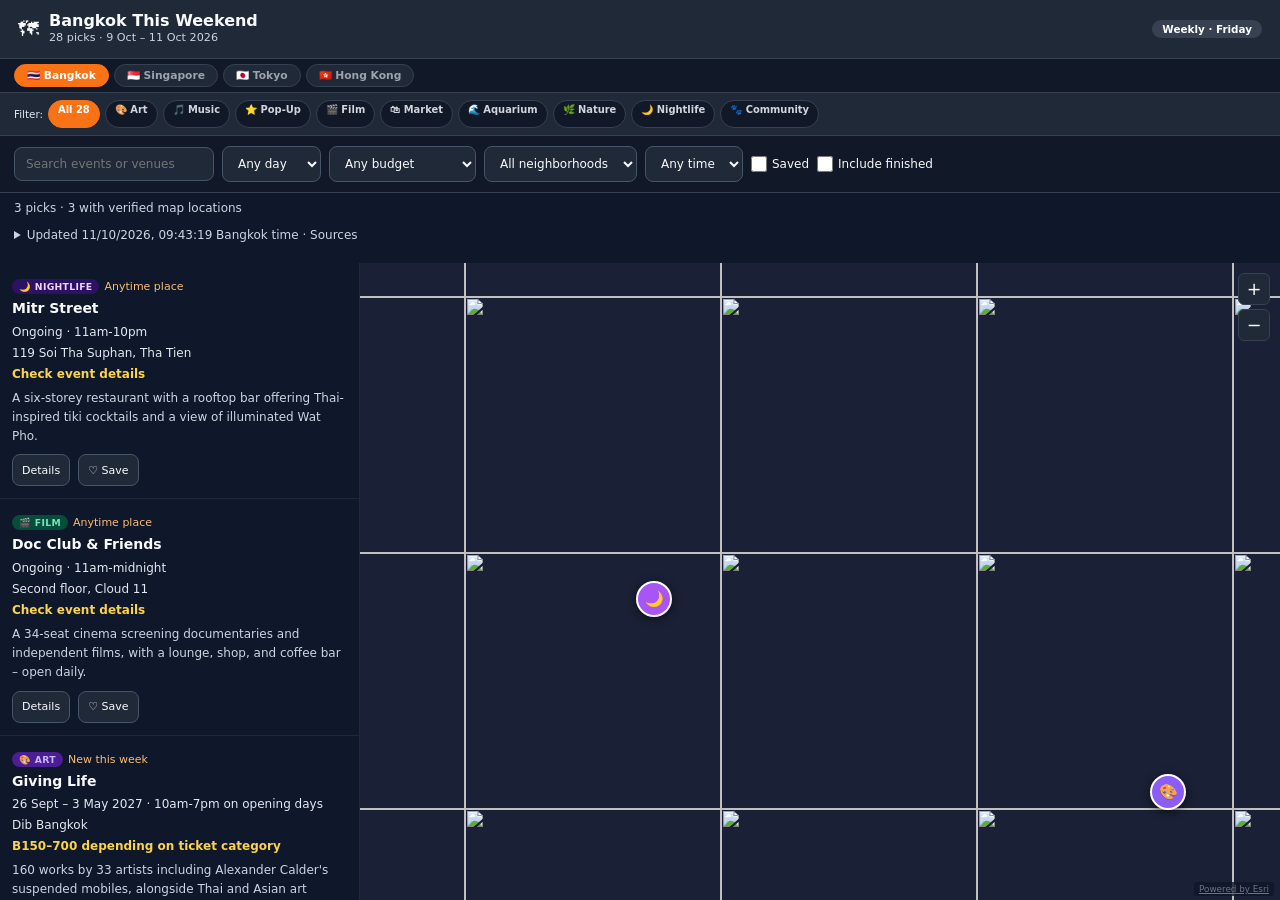
==== commit 9edd39b6: "Improve Bangkok discovery, event details and verified venue maps" ====
--- a/index.html
+++ b/index.html
@@ -224,6 +224,7 @@
   .bpin-dot { width:36px; height:36px; font-size:16px; }
 }
 </style>
+<link rel="stylesheet" href="guide.css">
 </head>
 <body>
 
@@ -233,7 +234,7 @@
     <div class="htitle" id="city-title">Bangkok This Weekend</div>
     <div class="hsub" id="city-sub">26 picks · Timeout Bangkok · Apr 25–26, 2026</div>
   </div>
-  <div class="badge">LIVE</div>
+  <div class="badge">Weekly · Friday</div>
 </header>
 
 <div class="city-tabs">
@@ -258,6 +259,17 @@
   <span class="pill" data-f="bac" style="border-color:#e11d48; color:#fda4af;">🗺 BAC Trail</span>
 </div>
 
+<div class="discovery" aria-label="Find weekend events">
+  <input id="search-events" type="search" aria-label="Search events or venues" placeholder="Search events or venues">
+  <select id="day-filter" aria-label="Day"><option value="">Any day</option></select>
+  <select id="budget-filter" aria-label="Budget"><option value="">Any budget</option><option value="free">Free entry</option><option value="500">Up to ฿500 entry</option></select>
+  <select id="area-filter" aria-label="Neighborhood"><option value="">All neighborhoods</option></select>
+  <select id="period-filter" aria-label="Time of day"><option value="">Any time</option><option value="day">Daytime</option><option value="evening">Evening</option></select>
+  <label><input id="saved-filter" type="checkbox">Saved</label>
+  <label><input id="ended-filter" type="checkbox">Include finished</label>
+  <button class="action view-toggle" id="view-toggle" type="button">Show map</button>
+</div>
+<div class="results"><span id="result-count" role="status"></span><details id="source-health"></details></div>
 <div class="layout">
   <aside id="sidebar"></aside>
 
@@ -287,7 +299,8 @@
 
 <script>
 // ── Data: Bangkok ────────────────────────────────────────────────────────────
-var A_BANGKOK = [{"id":1, "title":"Browse international galleries at art bangkok’s first edition", "cat":"art", "e":"🎨", "loc":"NEX Hall & Art Jewel, fifth floor, Siam Paragon, Pathum Wan", "lat":13.746, "lng":100.539, "time":"Noon-7pm", "until":"Until October 11", "price":"B350 day pass or B880 VIP pass", "free":0, "desc":"Bangkok's first international art fair with galleries from seven countries.", "img":"https://media.timeout.com/images/106454917/750/422/image.jpg"}, {"id":2, "title":"Find hidden nature spirits and paint ceramics at One Bangkok", "cat":"art", "e":"🎨", "loc":"Second floor, The Storeys, One Bangkok, Lumphini", "lat":13.73, "lng":100.537, "time":"10am-8pm", "until":"Until November 15", "price":"Free exhibition entry", "free":1, "desc":"Interactive projections and AR to find nature spirits.", "img":"https://media.timeout.com/images/106454918/750/422/image.jpg"}, {"id":3, "title":"Fold lotus flowers and make a floral hair garland in Song Wat", "cat":"market", "e":"🛍", "loc":"Songwat Lane, Song Wat, Samphanthawong", "lat":13.745, "lng":100.511, "time":"10am-8pm", "until":"Until October 13", "price":"Free market entry", "free":1, "desc":"Craft market with traditional floral workshops.", "img":"https://media.timeout.com/images/106454919/750/422/image.jpg"}, {"id":4, "title":"Drink Thai tiki cocktails with Wat Pho glowing gold across the street", "cat":"nightlife", "e":"🌙", "loc":"Mitr Street, 119 Soi Tha Suphan, Tha Tien", "lat":13.749, "lng":100.492, "time":"11am-10pm", "until":"Ongoing", "price":"No cover", "free":0, "desc":"Rooftop bar with Thai tiki cocktails and view of Wat Pho.", "img":"https://media.timeout.com/images/106455003/750/422/image.jpg"}, {"id":5, "title":"Swap the car for an audio walk through Bangkok's Old Town", "cat":"community", "e":"🐾", "loc":"Fueng Nakhon Road and Sam Phraeng, Phra Nakhon", "lat":13.75, "lng":100.495, "time":"Self-guided, any time", "until":"Until October 11", "price":"Free under campaign offer", "free":1, "desc":"Self-guided audio walk exploring royal and commercial history.", "img":"https://media.timeout.com/images/106454925/750/422/image.jpg"}, {"id":6, "title":"Dress as a witch, siren or Medusa for TUFF’s costume party", "cat":"nightlife", "e":"🌙", "loc":"TUFF Bar, Silom", "lat":13.734, "lng":100.535, "time":"From 9pm", "until":"October 10", "price":"Free entry", "free":1, "desc":"Haunted house costume party with tarot readings.", "img":"https://media.timeout.com/images/106454927/750/422/image.jpg"}, {"id":7, "title":"Sit with fading figures at Trey Hurst’s solo exhibition", "cat":"art", "e":"🎨", "loc":"Play Art House, Song Wat Road, Song Wat", "lat":13.745, "lng":100.511, "time":"Tue-Thu 10am-5pm, Fri-Sun 10am-6pm", "until":"Until November 8", "price":"Free entry", "free":1, "desc":"Paintings exploring memory and fading figures.", "img":"https://media.timeout.com/images/106454929/750/422/image.jpg"}, {"id":8, "title":"Eat grape leaf sorbet with miso caramel and mochi at sàat's", "cat":"pop-up", "e":"⭐", "loc":"sàat, Maha Phruettharam Road, Hua Lamphong", "lat":13.738, "lng":100.519, "time":"11am-8pm, closed Tue", "until":"Until January 31 2027", "price":"À la carte pricing", "free":0, "desc":"Vineyard-inspired dessert menu with grape leaf sorbet.", "img":"https://media.timeout.com/images/106454930/750/422/image.jpg"}, {"id":9, "title":"Dance where Isan molam meets sitar, djembe and global beats", "cat":"music", "e":"🎵", "loc":"Bangkok Island, Charoen Krung", "lat":13.735, "lng":100.503, "time":"6pm-midnight", "until":"October 10", "price":"Free entry", "free":1, "desc":"Isan molam blended with global beats and live instruments.", "img":"https://media.timeout.com/images/106454932/750/422/image.jpg"}, {"id":10, "title":"Show up curious and spin at your own pace at Dream Rotation", "cat":"community", "e":"🐾", "loc":"LongLai, Ekkamai", "lat":13.73, "lng":100.585, "time":"9pm-1am", "until":"October 10", "price":"Pay what you can (min. B250)", "free":0, "desc":"Beginner-friendly pole dancing workshop and freestyle practice.", "img":"https://media.timeout.com/images/106454934/750/422/image.jpg"}, {"id":11, "title":"Spend a late Sukhumvit night with '90s R&B at SoolHaus", "cat":"nightlife", "e":"🌙", "loc":"SoolHaus, Canopy Bangkok Sukhumvit, Sukhumvit 12", "lat":13.737, "lng":100.56, "time":"9pm-1am", "until":"October 10", "price":"Free entry", "free":1, "desc":"90s R&B with Korean-inspired cocktails.", "img":"https://media.timeout.com/images/106454935/750/422/image.jpg"}, {"id":12, "title":"Hear young poets perform the future they want to build", "cat":"community", "e":"🐾", "loc":"Lumpini Recreation Center Hall, Lumpini Park", "lat":13.731, "lng":100.543, "time":"11am-2pm", "until":"October 11", "price":"Free entry", "free":1, "desc":"Youth poetry slam with climate action theme.", "img":"https://media.timeout.com/images/106454936/750/422/image.jpg"}, {"id":13, "title":"Settle in with a crochet hook and ambient music at Le Café des Stagiaires", "cat":"community", "e":"🐾", "loc":"Le Café des Stagiaires, 142/21 Sathorn Soi 12", "lat":13.725, "lng":100.52, "time":"2pm-6pm", "until":"October 11", "price":"Check details", "free":0, "desc":"Crochet workshop with ambient music and drinks.", "img":"https://media.timeout.com/images/106454937/750/422/image.jpg"}, {"id":14, "title":"See The Weeknd take over Rajamangala for three nights", "cat":"music", "e":"🎵", "loc":"Rajamangala National Stadium, Bang Kapi", "lat":13.755, "lng":100.62, "time":"5pm", "until":"Until October 13", "price":"B2,835-B21,935", "free":0, "desc":"The Weeknd's After Hours Til Dawn Tour stadium concert.", "img":"https://media.timeout.com/images/106454938/750/422/image.jpg"}];
+var A_BANGKOK = [{"title":"Art Bangkok 2026", "event_name":"Art Bangkok 2026", "city":"Bangkok", "venue":"Siam Paragon", "loc":"NEX Hall & Art Jewel, fifth floor, Siam Paragon", "neighborhood":"Siam", "cat":"art", "desc":"Thailand's first homegrown international art fair with galleries from seven countries and talks on the Asian art market.", "time":"Noon-7pm", "until":"2026-10-08 – 2026-10-11", "price":"B350 day pass or B880 VIP pass", "free":0, "price_min":350, "kind":"event", "start_date":"2026-10-08", "end_date":"2026-10-11", "detail_url":"https://www.timeout.com/bangkok/things-to-do/browse-international-galleries-at-art-bangkoks-first-edition", "official_url":"", "ticket_url":"https://www.zipeventapp.com/e/art-bangkok-2026", "img":"https://media.timeout.com/images/106454917/image.jpg", "access":"Fifth floor, NEX Hall & Art Jewel", "booking":"", "language":"", "period":"day", "weekdays":[], "end_at":null, "id":"42a3b509eb86", "e":"🎨", "sources":[{"name":"Time Out", "url":"https://www.timeout.com/bangkok/things-to-do/the-best-things-to-do-in-bangkok-this-weekend", "event_url":"https://www.timeout.com/bangkok/things-to-do/browse-international-galleries-at-art-bangkoks-first-edition"}], "checked_at":"2026-10-11T09:43:19+07:00", "lat":13.746829, "lng":100.534918, "location_status":"verified", "maps_url":"", "location_evidence_url":"https://www.timeout.com/bangkok/things-to-do/browse-international-galleries-at-art-bangkoks-first-edition", "venue_id":"siam-paragon", "first_seen":"2026-10-11T09:27:51+07:00"}, {"title":"Fortune Teller", "event_name":"Fortune Teller", "city":"Bangkok", "venue":"The Storeys, One Bangkok", "loc":"Second floor, The Storeys, One Bangkok", "neighborhood":"Lumphini", "cat":"art", "desc":"Interactive projections and augmented reality bring nature spirits to life, with workshops in paper crafts and ceramic painting.", "time":"10am-8pm", "until":"2026-10-02 – 2026-11-15", "price":"Free exhibition entry", "free":1, "price_min":null, "kind":"exhibition", "start_date":"2026-10-02", "end_date":"2026-11-15", "detail_url":"https://www.timeout.com/bangkok/things-to-do/find-hidden-nature-spirits-and-paint-ceramics-at-one-bangkok", "official_url":"", "ticket_url":"", "img":"https://www.bkmagazine.com/wp-content/uploads/2026/10/ftl-content_cover-01-1024x1024.jpg", "access":"Second floor", "booking":"", "language":"", "period":"day", "weekdays":[], "end_at":null, "id":"8a740d98eccb", "e":"🎨", "sources":[{"name":"Time Out", "url":"https://www.timeout.com/bangkok/things-to-do/the-best-things-to-do-in-bangkok-this-weekend", "event_url":"https://www.timeout.com/bangkok/things-to-do/find-hidden-nature-spirits-and-paint-ceramics-at-one-bangkok"}, {"name":"BK Magazine", "url":"https://www.bkmagazine.com/things-to-do/18-things-to-do-in-bangkok-this-weekend-oct-8-11/", "event_url":"https://www.onebangkok.com/en/whats-happening/fortune-teller/"}], "checked_at":"2026-10-11T09:43:19+07:00", "lat":13.726612, "lng":100.545995, "location_status":"verified", "maps_url":"", "location_evidence_url":"https://www.timeout.com/bangkok/things-to-do/find-hidden-nature-spirits-and-paint-ceramics-at-one-bangkok", "venue_id":"the-storeys-one-bangkok", "first_seen":"2026-10-11T09:27:51+07:00"}, {"title":"Hand to Heart Market", "event_name":"Hand to Heart Market", "city":"Bangkok", "venue":"Songwat Lane", "loc":"Songwat Lane", "neighborhood":"Song Wat", "cat":"market", "desc":"A crafty detour with handmade goods, vintage fashion, and workshops in traditional floral crafts like lotus folding and hair garlands.", "time":"10am-8pm", "until":"2026-10-05 – 2026-10-13", "price":"Free market entry", "free":1, "price_min":null, "kind":"event", "start_date":"2026-10-05", "end_date":"2026-10-13", "detail_url":"https://www.timeout.com/bangkok/things-to-do/fold-lotus-flowers-and-make-a-floral-hair-garland-in-song-wat", "official_url":"", "ticket_url":"", "img":"https://media.timeout.com/images/106454919/image.jpg", "access":"", "booking":"", "language":"", "period":"day", "weekdays":[], "end_at":null, "id":"33eadf7bb9d3", "e":"🛍", "sources":[{"name":"Time Out", "url":"https://www.timeout.com/bangkok/things-to-do/the-best-things-to-do-in-bangkok-this-weekend", "event_url":"https://www.timeout.com/bangkok/things-to-do/fold-lotus-flowers-and-make-a-floral-hair-garland-in-song-wat"}], "checked_at":"2026-10-11T09:43:19+07:00", "lat":null, "lng":null, "location_status":"unconfirmed", "maps_url":"", "location_evidence_url":"", "first_seen":"2026-10-11T09:27:51+07:00"}, {"title":"Mitr Street", "event_name":"Mitr Street", "city":"Bangkok", "venue":"Mitr Street", "loc":"119 Soi Tha Suphan, Tha Tien", "neighborhood":"Tha Tien", "cat":"nightlife", "desc":"A six-storey restaurant with a rooftop bar offering Thai-inspired tiki cocktails and a view of illuminated Wat Pho.", "time":"11am-10pm", "until":"Ongoing", "price":"Check event details", "free":0, "price_min":null, "kind":"anytime", "start_date":null, "end_date":null, "detail_url":"https://www.timeout.com/bangkok/restaurants/mitr-street-tha-tien", "official_url":"", "ticket_url":"", "img":"https://media.timeout.com/images/106443358/image.jpg", "access":"", "booking":"", "language":"", "period":"both", "weekdays":[0, 1, 2, 3, 4, 5, 6], "end_at":null, "id":"cd72e17b7788", "e":"🌙", "sources":[{"name":"Time Out", "url":"https://www.timeout.com/bangkok/things-to-do/the-best-things-to-do-in-bangkok-this-weekend", "event_url":"https://www.timeout.com/bangkok/restaurants/mitr-street-tha-tien"}], "checked_at":"2026-10-11T09:43:19+07:00", "lat":13.745155, "lng":100.49157, "location_status":"verified", "maps_url":"", "location_evidence_url":"https://www.timeout.com/bangkok/restaurants/mitr-street-tha-tien", "venue_id":"mitr-street", "first_seen":"2026-10-11T09:27:51+07:00"}, {"title":"At the Threshold", "event_name":"At the Threshold", "city":"Bangkok", "venue":"Play Art House", "loc":"Play Art House, Song Wat Road", "neighborhood":"Song Wat", "cat":"art", "desc":"Paintings exploring memory and the passage of time, with human figures emerging between abstraction and recognition.", "time":"Tue-Thu 10am-5pm, Fri-Sun 10am-6pm, closed Mon", "until":"2026-10-10 – 2026-11-08", "price":"Free entry", "free":1, "price_min":null, "kind":"exhibition", "start_date":"2026-10-10", "end_date":"2026-11-08", "detail_url":"https://www.timeout.com/bangkok/things-to-do/sit-with-fading-figures-at-trey-hursts-solo-exhibition", "official_url":"", "ticket_url":"", "img":"https://media.timeout.com/images/106454929/image.jpg", "access":"", "booking":"", "language":"", "period":"day", "weekdays":[1, 2, 3, 4, 5, 6], "end_at":null, "id":"a45267a3516b", "e":"🎨", "sources":[{"name":"Time Out", "url":"https://www.timeout.com/bangkok/things-to-do/the-best-things-to-do-in-bangkok-this-weekend", "event_url":"https://www.timeout.com/bangkok/things-to-do/sit-with-fading-figures-at-trey-hursts-solo-exhibition"}], "checked_at":"2026-10-11T09:43:19+07:00", "lat":13.737733, "lng":100.508465, "location_status":"verified", "maps_url":"", "location_evidence_url":"https://www.timeout.com/bangkok/things-to-do/sit-with-fading-figures-at-trey-hursts-solo-exhibition", "venue_id":"play-art-house", "first_seen":"2026-10-11T09:27:51+07:00"}, {"title":"Thailand's National Youth Poetry Slam", "event_name":"Thailand's National Youth Poetry Slam", "city":"Bangkok", "venue":"Lumpini Recreation Center Hall", "loc":"Lumpini Recreation Center Hall", "neighborhood":"Lumpini", "cat":"community", "desc":"Young poets aged 8–17 perform original poems on the theme 'We Destine: The World We Want to Live In' as part of Bangkok Climate Action Week.", "time":"11am-2pm", "until":"2026-10-11 – 2026-10-11", "price":"Free entry", "free":1, "price_min":null, "kind":"event", "start_date":"2026-10-11", "end_date":"2026-10-11", "detail_url":"https://www.timeout.com/bangkok/news/thailand-national-youth-poetry-slam-in-bangkok-100526", "official_url":"https://www.bangkokclimateactionweek.org/en/programme/22", "ticket_url":"", "img":"https://media.timeout.com/images/106454117/image.jpg", "access":"", "booking":"", "language":"Thai, English", "period":"day", "weekdays":[], "end_at":null, "id":"c6dc0debb772", "e":"🐾", "sources":[{"name":"Time Out", "url":"https://www.timeout.com/bangkok/things-to-do/the-best-things-to-do-in-bangkok-this-weekend", "event_url":"https://www.timeout.com/bangkok/news/thailand-national-youth-poetry-slam-in-bangkok-100526"}], "checked_at":"2026-10-11T09:43:19+07:00", "lat":null, "lng":null, "location_status":"unconfirmed", "maps_url":"", "location_evidence_url":"", "first_seen":"2026-10-11T09:27:51+07:00"}, {"title":"Yars & Yaps: Crochet with Ambient Music", "event_name":"Yars & Yaps: Crochet with Ambient Music", "city":"Bangkok", "venue":"Le Café des Stagiaires", "loc":"142/21 Sathorn Soi 12", "neighborhood":"Sathorn", "cat":"community", "desc":"A relaxed afternoon of crochet basics led by Susha with ambient DJ sets from Alex Café – no expertise required.", "time":"2pm-6pm", "until":"2026-10-11 – 2026-10-11", "price":"Check event details", "free":0, "price_min":null, "kind":"event", "start_date":"2026-10-11", "end_date":"2026-10-11", "detail_url":"https://www.timeout.com/bangkok/things-to-do/settle-in-with-a-crochet-hook-and-ambient-music-at-le-cafe-des-stagiaires", "official_url":"", "ticket_url":"", "img":"https://media.timeout.com/images/106454937/image.jpg", "access":"", "booking":"https://forms.gle/T3NEyQ65fswuhqS96", "language":"", "period":"day", "weekdays":[], "end_at":null, "id":"a6e2b6ac3e71", "e":"🐾", "sources":[{"name":"Time Out", "url":"https://www.timeout.com/bangkok/things-to-do/the-best-things-to-do-in-bangkok-this-weekend", "event_url":"https://www.timeout.com/bangkok/things-to-do/settle-in-with-a-crochet-hook-and-ambient-music-at-le-cafe-des-stagiaires"}], "checked_at":"2026-10-11T09:43:19+07:00", "lat":13.722314, "lng":100.525707, "location_status":"verified", "maps_url":"", "location_evidence_url":"https://www.timeout.com/bangkok/things-to-do/settle-in-with-a-crochet-hook-and-ambient-music-at-le-cafe-des-stagiaires", "venue_id":"le-café-des-stagiaires", "first_seen":"2026-10-11T09:27:51+07:00"}, {"title":"The Weeknd: After Hours Til Dawn Tour", "event_name":"The Weeknd: After Hours Til Dawn Tour", "city":"Bangkok", "venue":"Rajamangala National Stadium", "loc":"Rajamangala National Stadium", "neighborhood":"Bang Kapi", "cat":"music", "desc":"Stadium-scale production drawing on the dark cinematic worlds of After Hours, Dawn FM and Hurry Up Tomorrow.", "time":"5pm", "until":"2026-10-11 – 2026-10-13", "price":"B2,835–B21,935", "free":0, "price_min":2835, "kind":"event", "start_date":"2026-10-11", "end_date":"2026-10-13", "detail_url":"https://www.timeout.com/bangkok/things-to-do/see-the-weeknd-take-over-rajamangala-for-three-nights", "official_url":"", "ticket_url":"https://www.thaiticketmajor.com/concert/the-weeknd-after-hours--til-dawn-tour.html", "img":"https://media.timeout.com/images/106454941/750/562/image.jpg", "access":"", "booking":"", "language":"", "period":"evening", "weekdays":[], "end_at":null, "id":"bf0bb6d31d89", "e":"🎵", "sources":[{"name":"BK Magazine", "url":"https://www.bkmagazine.com/things-to-do/18-things-to-do-in-bangkok-this-weekend-oct-8-11/", "event_url":"https://www.thaiticketmajor.com/concert/the-weeknd-after-hours--til-dawn-tour.html"}, {"name":"Time Out", "url":"https://www.timeout.com/bangkok/things-to-do/the-best-things-to-do-in-bangkok-this-weekend", "event_url":"https://www.timeout.com/bangkok/things-to-do/see-the-weeknd-take-over-rajamangala-for-three-nights"}], "checked_at":"2026-10-11T09:43:19+07:00", "lat":13.75557, "lng":100.621239, "location_status":"verified", "maps_url":"", "location_evidence_url":"https://www.timeout.com/bangkok/things-to-do/see-the-weeknd-take-over-rajamangala-for-three-nights", "venue_id":"rajamangala-national-stadium", "first_seen":"2026-10-11T09:27:51+07:00"}, {"title":"Doc Club & Friends", "event_name":"Doc Club & Friends", "city":"Bangkok", "venue":"Doc Club & Friends", "loc":"Second floor, Cloud 11", "neighborhood":"Punnawithi", "cat":"film", "desc":"A 34-seat cinema screening documentaries and independent films, with a lounge, shop, and coffee bar – open daily.", "time":"11am-midnight", "until":"Ongoing", "price":"Check event details", "free":0, "price_min":null, "kind":"anytime", "start_date":null, "end_date":null, "detail_url":"https://www.timeout.com/bangkok/theater/doc-club-friends", "official_url":"https://docclubandfriends.com/", "ticket_url":"", "img":"https://media.timeout.com/images/106452255/image.jpg", "access":"Take the skywalk from BTS Punnawithi Exit 6", "booking":"", "language":"", "period":"both", "weekdays":[0, 1, 2, 3, 4, 5, 6], "end_at":null, "id":"32324b0d8cfb", "e":"🎬", "sources":[{"name":"Time Out", "url":"https://www.timeout.com/bangkok/things-to-do/the-best-things-to-do-in-bangkok-this-weekend", "event_url":"https://www.timeout.com/bangkok/theater/doc-club-friends"}], "checked_at":"2026-10-11T09:43:19+07:00", "lat":13.682693, "lng":100.608271, "location_status":"verified", "maps_url":"", "location_evidence_url":"https://www.timeout.com/bangkok/theater/doc-club-friends", "venue_id":"doc-club", "first_seen":"2026-10-11T09:27:51+07:00"}, {"title":"Big Bad Wolf Bangkok 2026", "event_name":"Big Bad Wolf Bangkok 2026", "city":"Bangkok", "venue":"Platinum Pop", "loc":"Platinum Pop, opposite centralwOrld", "neighborhood":"Ratchaprasong", "cat":"market", "desc":"Over a million books with discounts up to 95%, including children's books, cookbooks, and special-edition box sets, open until midnight.", "time":"10am-midnight", "until":"2026-10-02 – 2026-10-13", "price":"Free entry (books discounted)", "free":1, "price_min":null, "kind":"event", "start_date":"2026-10-02", "end_date":"2026-10-13", "detail_url":"https://www.timeout.com/bangkok/news/big-bad-wolf-bangkok-2026-092526", "official_url":"", "ticket_url":"", "img":"https://media.timeout.com/images/106450711/image.jpg", "access":"", "booking":"", "language":"", "period":"both", "weekdays":[], "end_at":null, "id":"95c17e09d6c0", "e":"🛍", "sources":[{"name":"Time Out", "url":"https://www.timeout.com/bangkok/things-to-do/the-best-things-to-do-in-bangkok-this-weekend", "event_url":"https://www.timeout.com/bangkok/news/big-bad-wolf-bangkok-2026-092526"}], "checked_at":"2026-10-11T09:43:19+07:00", "lat":null, "lng":null, "location_status":"unconfirmed", "maps_url":"", "location_evidence_url":"", "first_seen":"2026-10-11T09:27:51+07:00"}, {"title":"Bangkok Climate Action Week", "event_name":"Bangkok Climate Action Week", "city":"Bangkok", "venue":"Lumphini Park (main hub)", "loc":"Lumphini Park and various venues", "neighborhood":"Lumphini", "cat":"community", "desc":"Climate talks, workshops, art, and live music across the city with the theme 'Economy We Shape, Climate We Share'.", "time":"Lumphini Park hub: 4.30pm-8pm daily", "until":"2026-10-03 – 2026-10-11", "price":"Free entry", "free":1, "price_min":null, "kind":"event", "start_date":"2026-10-03", "end_date":"2026-10-11", "detail_url":"https://www.timeout.com/bangkok/things-to-do/explore-320-plus-events-at-bangkok-climate-action-week", "official_url":"https://www.bangkokclimateactionweek.org/en/programme?page=2", "ticket_url":"", "img":"https://media.timeout.com/images/106450226/image.jpg", "access":"", "booking":"", "language":"", "period":"evening", "weekdays":[], "end_at":null, "id":"4452be017fcf", "e":"🐾", "sources":[{"name":"Time Out", "url":"https://www.timeout.com/bangkok/things-to-do/the-best-things-to-do-in-bangkok-this-weekend", "event_url":"https://www.timeout.com/bangkok/things-to-do/explore-320-plus-events-at-bangkok-climate-action-week"}], "checked_at":"2026-10-11T09:43:19+07:00", "lat":null, "lng":null, "location_status":"unconfirmed", "maps_url":"", "location_evidence_url":"", "first_seen":"2026-10-11T09:27:51+07:00"}, {"title":"Giving Life", "event_name":"Giving Life", "city":"Bangkok", "venue":"Dib Bangkok", "loc":"Dib Bangkok", "neighborhood":"Phra Khanong", "cat":"art", "desc":"160 works by 33 artists including Alexander Calder's suspended mobiles, alongside Thai and Asian art exploring change and renewal.", "time":"10am-7pm on opening days", "until":"2026-09-26 – 2027-05-03", "price":"B150–700 depending on ticket category", "free":0, "price_min":150, "kind":"exhibition", "start_date":"2026-09-26", "end_date":"2027-05-03", "detail_url":"https://www.timeout.com/bangkok/things-to-do/watch-alexander-calders-mobiles-move-at-dib-bangkok", "official_url":"", "ticket_url":"https://dibbangkok.org/exhibition-home/post/james-turrrell.html", "img":"https://framerusercontent.com/images/KSDy72lPdjPE2I1DAm5V21C1i0.jpg?width=5921&height=4737", "access":"", "booking":"", "language":"", "period":"day", "weekdays":[], "end_at":null, "id":"8d1c6a105f7d", "e":"🎨", "sources":[{"name":"Time Out", "url":"https://www.timeout.com/bangkok/things-to-do/the-best-things-to-do-in-bangkok-this-weekend", "event_url":"https://www.timeout.com/bangkok/things-to-do/watch-alexander-calders-mobiles-move-at-dib-bangkok"}, {"name":"Bangkok Art City", "url":"https://www.bangkokartcity.org/", "event_url":"https://www.bangkokartcity.org/discover-detail/giving-life"}], "checked_at":"2026-10-11T09:43:19+07:00", "lat":13.7129126, "lng":100.5797653, "location_status":"verified", "maps_url":"https://maps.app.goo.gl/2Nfmyg7VYiej1rf26", "location_evidence_url":"https://dibbangkok.org/plan-your-visit", "venue_id":"dib-bangkok", "first_seen":"2026-10-11T09:27:51+07:00"}, {"title":"Sound of Saturn", "event_name":"Sound of Saturn", "city":"Bangkok", "venue":"Dual", "loc":"Dual", "neighborhood":"", "cat":"music", "desc":"Get your weekend started underground at Dual on Friday, when Sound of Saturn brings Francesco Carvetta to the booth, alongside Kunanon and Cice.", "time":"21:00", "until":"02:00", "price":"Check event details", "free":0, "price_min":null, "kind":"event", "start_date":"2026-10-09", "end_date":"2026-10-09", "detail_url":"https://www.ticketmelon.com/DUAL/SoundofSaturn", "official_url":"", "ticket_url":"https://www.ticketmelon.com/DUAL/SoundofSaturn", "img":"https://www.bkmagazine.com/wp-content/uploads/2026/10/d0a27a68b0f811f1943101117567899b-1024x906.jpg", "access":"", "booking":"", "language":"", "period":"evening", "weekdays":[], "end_at":"2026-10-10T02:00+07:00", "id":"df8ebbdeb9ec", "e":"🎵", "sources":[{"name":"BK Magazine", "url":"https://www.bkmagazine.com/things-to-do/18-things-to-do-in-bangkok-this-weekend-oct-8-11/", "event_url":"https://www.ticketmelon.com/DUAL/SoundofSaturn"}], "checked_at":"2026-10-11T09:43:19+07:00", "lat":null, "lng":null, "location_status":"unconfirmed", "maps_url":"", "location_evidence_url":"", "first_seen":"2026-10-11T09:34:45+07:00"}, {"title":"Afro Connect #3", "event_name":"Afro Connect #3", "city":"Bangkok", "venue":"The Red Door BKK", "loc":"Staybridge Suites Phrom Phong", "neighborhood":"Phrom Phong", "cat":"music", "desc":"Afrobeats and Amapiano get the Friday-night treatment at The Red Door BKK.", "time":"23:00", "until":"2026-10-09 – 2026-10-09", "price":"Check event details", "free":0, "price_min":null, "kind":"event", "start_date":"2026-10-09", "end_date":"2026-10-09", "detail_url":"https://www.ticketmelon.com/bangkoknightradar/afroconnect3", "official_url":"", "ticket_url":"https://www.ticketmelon.com/bangkoknightradar/afroconnect3", "img":"https://www.bkmagazine.com/wp-content/uploads/2026/10/a992d3fcc0f811f1915501117567899b.png", "access":"", "booking":"", "language":"", "period":"evening", "weekdays":[], "end_at":null, "id":"177ec6f13e90", "e":"🎵", "sources":[{"name":"BK Magazine", "url":"https://www.bkmagazine.com/things-to-do/18-things-to-do-in-bangkok-this-weekend-oct-8-11/", "event_url":"https://www.ticketmelon.com/bangkoknightradar/afroconnect3"}], "checked_at":"2026-10-11T09:43:19+07:00", "lat":null, "lng":null, "location_status":"unconfirmed", "maps_url":"", "location_evidence_url":"", "first_seen":"2026-10-11T09:27:51+07:00"}, {"title":"Hard Techno with: Penelope", "event_name":"Hard Techno with: Penelope", "city":"Bangkok", "venue":"Subwerk Club", "loc":"Subwerk Club", "neighborhood":"", "cat":"nightlife", "desc":"Things get properly ferocious at Subwerk Club on Friday, as Rave Times brings Penelope to Bangkok.", "time":"22:00", "until":"03:00", "price":"Check event details", "free":0, "price_min":null, "kind":"event", "start_date":"2026-10-09", "end_date":"2026-10-09", "detail_url":"https://megatix.in.th/events/hard-techno-with-penelope-weareone-by-rave-times?source=home", "official_url":"", "ticket_url":"https://megatix.in.th/events/hard-techno-with-penelope-weareone-by-rave-times?source=home", "img":"https://www.bkmagazine.com/wp-content/uploads/2026/10/cuajexcldodenarjzkonwap5vubxbmlu5k7yojro.jpg", "access":"20+, bring passport or real Thai ID", "booking":"", "language":"", "period":"evening", "weekdays":[], "end_at":"2026-10-10T03:00+07:00", "id":"f5ce18d114bf", "e":"🌙", "sources":[{"name":"BK Magazine", "url":"https://www.bkmagazine.com/things-to-do/18-things-to-do-in-bangkok-this-weekend-oct-8-11/", "event_url":"https://megatix.in.th/events/hard-techno-with-penelope-weareone-by-rave-times?source=home"}], "checked_at":"2026-10-11T09:43:19+07:00", "lat":null, "lng":null, "location_status":"unconfirmed", "maps_url":"", "location_evidence_url":"", "first_seen":"2026-10-11T09:34:45+07:00"}, {"title":"River Riddim", "event_name":"River Riddim", "city":"Bangkok", "venue":"Bangkok Island", "loc":"Bangkok Island", "neighborhood":"", "cat":"music", "desc":"Swap the club for the river on Friday, when Bangkok Island hosts a free reggae community session.", "time":"17:00", "until":"23:30", "price":"Check event details", "free":1, "price_min":0, "kind":"event", "start_date":"2026-10-09", "end_date":"2026-10-09", "detail_url":"https://www.ticketmelon.com/bangkokisland/Reggae9oct", "official_url":"", "ticket_url":"https://www.ticketmelon.com/bangkokisland/Reggae9oct", "img":"https://www.bkmagazine.com/wp-content/uploads/2026/10/6f847fc7bff411f1943101117567899b-892x1024.png", "access":"", "booking":"", "language":"", "period":"evening", "weekdays":[], "end_at":"2026-10-09T23:30+07:00", "id":"7a10d519ec91", "e":"🎵", "sources":[{"name":"BK Magazine", "url":"https://www.bkmagazine.com/things-to-do/18-things-to-do-in-bangkok-this-weekend-oct-8-11/", "event_url":"https://www.ticketmelon.com/bangkokisland/Reggae9oct"}], "checked_at":"2026-10-11T09:43:19+07:00", "lat":null, "lng":null, "location_status":"unconfirmed", "maps_url":"", "location_evidence_url":"", "first_seen":"2026-10-11T09:34:45+07:00"}, {"title":"Swim Club Takes Over Bar.Yard", "event_name":"Swim Club Takes Over Bar.Yard", "city":"Bangkok", "venue":"Bar.Yard", "loc":"Bar.Yard", "neighborhood":"", "cat":"pop-up", "desc":"Benjamin Boyce brings the spirit of Hong Kong's rooftop scene to Bar.Yard with a special Four Pillars cocktail menu, music and panoramic views from the 40th floor.", "time":"", "until":"2026-10-09 – 2026-10-09", "price":"Check event details", "free":0, "price_min":null, "kind":"event", "start_date":"2026-10-09", "end_date":"2026-10-09", "detail_url":"https://www.instagram.com/p/Dd8wHt-D7Vk/", "official_url":"", "ticket_url":"", "img":"https://www.bkmagazine.com/wp-content/uploads/2026/10/bar.yard-guest-shift-four-pillas-9-oct-social-media-1024x768.webp", "access":"40th floor", "booking":"", "language":"", "period":"evening", "weekdays":[], "end_at":null, "id":"cc65ec81ec0b", "e":"⭐", "sources":[{"name":"BK Magazine", "url":"https://www.bkmagazine.com/things-to-do/18-things-to-do-in-bangkok-this-weekend-oct-8-11/", "event_url":"https://www.instagram.com/p/Dd8wHt-D7Vk/"}], "checked_at":"2026-10-11T09:43:19+07:00", "lat":null, "lng":null, "location_status":"unconfirmed", "maps_url":"", "location_evidence_url":"", "first_seen":"2026-10-11T09:34:45+07:00"}, {"title":"Taichi Club", "event_name":"Taichi Club", "city":"Bangkok", "venue":"theCOMMONS Cloud 11", "loc":"theCOMMONS Cloud 11", "neighborhood":"", "cat":"community", "desc":"Slow things down with theWHOLESOME Taichi Club at theCOMMONS Cloud 11.", "time":"09:00", "until":"10:00", "price":"Check event details", "free":0, "price_min":null, "kind":"event", "start_date":"2026-10-10", "end_date":"2026-10-10", "detail_url":"https://www.ticketmelon.com/thecommons-cloud11/whc-tai-chi-club-c11-2026", "official_url":"", "ticket_url":"https://www.ticketmelon.com/thecommons-cloud11/whc-tai-chi-club-c11-2026", "img":"https://www.bkmagazine.com/wp-content/uploads/2026/10/0ca33451bbf811f1943101117567899b-1016x1024.jpg", "access":"", "booking":"", "language":"", "period":"day", "weekdays":[], "end_at":"2026-10-10T10:00+07:00", "id":"5a4a7cc2d274", "e":"🐾", "sources":[{"name":"BK Magazine", "url":"https://www.bkmagazine.com/things-to-do/18-things-to-do-in-bangkok-this-weekend-oct-8-11/", "event_url":"https://www.ticketmelon.com/thecommons-cloud11/whc-tai-chi-club-c11-2026"}], "checked_at":"2026-10-11T09:43:19+07:00", "lat":null, "lng":null, "location_status":"unconfirmed", "maps_url":"", "location_evidence_url":"", "first_seen":"2026-10-11T09:34:45+07:00"}, {"title":"Soul After Six", "event_name":"Soul After Six", "city":"Bangkok", "venue":"Melt Livehouse Rama 4", "loc":"Melt Livehouse Rama 4", "neighborhood":"", "cat":"music", "desc":"Thai soul and R&B outfit Soul After Six take over Melt Livehouse Rama 4 for a headline show at 7pm.", "time":"19:00", "until":"2026-10-10 – 2026-10-10", "price":"Check event details", "free":0, "price_min":null, "kind":"event", "start_date":"2026-10-10", "end_date":"2026-10-10", "detail_url":"https://www.ticketmelon.com/meltlivehouse/SoulAfterSix", "official_url":"", "ticket_url":"https://www.ticketmelon.com/meltlivehouse/SoulAfterSix", "img":"https://www.bkmagazine.com/wp-content/uploads/2026/10/98e4a9e2859e11f1922201117567899b-963x1024.png", "access":"", "booking":"", "language":"", "period":"evening", "weekdays":[], "end_at":null, "id":"8c7c049a5959", "e":"🎵", "sources":[{"name":"BK Magazine", "url":"https://www.bkmagazine.com/things-to-do/18-things-to-do-in-bangkok-this-weekend-oct-8-11/", "event_url":"https://www.ticketmelon.com/meltlivehouse/SoulAfterSix"}], "checked_at":"2026-10-11T09:43:19+07:00", "lat":null, "lng":null, "location_status":"unconfirmed", "maps_url":"", "location_evidence_url":"", "first_seen":"2026-10-11T09:34:45+07:00"}, {"title":"Jay Festival at Igniv", "event_name":"Jay Festival at Igniv", "city":"Bangkok", "venue":"IGNIV Bangkok", "loc":"IGNIV Bangkok", "neighborhood":"", "cat":"pop-up", "desc":"Vegetarian dining gets the fine-dining treatment at JAY Festival at IGNIV Bangkok.", "time":"18:00", "until":"23:00", "price":"Check event details", "free":0, "price_min":null, "kind":"event", "start_date":"2026-10-10", "end_date":"2026-10-10", "detail_url":"https://www.sevenrooms.com/experiences/ignivbangkokbkkxr/-jay-festival-at-igniv-bangkok-6120908438224896", "official_url":"", "ticket_url":"https://www.sevenrooms.com/experiences/ignivbangkokbkkxr/-jay-festival-at-igniv-bangkok-6120908438224896", "img":"https://www.sevenrooms.com/api-yoa/experiences/ahNzfnNldmVucm9vbXMtc2VjdXJlcjMLEg9uaWdodGxvb3BfVmVudWUYgICUpujH7gkMCxIKRXhwZXJpZW5jZRiAgKfp8N3vCgw/hero_image?venue=ahNzfnNldmVucm9vbXMtc2VjdXJlchwLEg9uaWdodGxvb3BfVmVudWUYgICUpujH7gkM", "access":"last orders at 8:30pm", "booking":"", "language":"", "period":"evening", "weekdays":[], "end_at":"2026-10-10T23:00+07:00", "id":"fa27946bafe7", "e":"⭐", "sources":[{"name":"BK Magazine", "url":"https://www.bkmagazine.com/things-to-do/18-things-to-do-in-bangkok-this-weekend-oct-8-11/", "event_url":"https://www.sevenrooms.com/experiences/ignivbangkokbkkxr/-jay-festival-at-igniv-bangkok-6120908438224896"}], "checked_at":"2026-10-11T09:43:19+07:00", "lat":null, "lng":null, "location_status":"unconfirmed", "maps_url":"", "location_evidence_url":"", "first_seen":"2026-10-11T09:34:45+07:00"}, {"title":"10/10 – Seoul got Soul", "event_name":"10/10 – Seoul got Soul", "city":"Bangkok", "venue":"SoolHaus", "loc":"SoolHaus", "neighborhood":"", "cat":"music", "desc":"SoolHaus takeover with 90s and 2000s R&B and hip-hop.", "time":"22:00", "until":"2026-10-10 – 2026-10-10", "price":"Check event details", "free":0, "price_min":null, "kind":"event", "start_date":"2026-10-10", "end_date":"2026-10-10", "detail_url":"https://www.instagram.com/p/Dd_O7xDnVBi/", "official_url":"", "ticket_url":"", "img":"https://www.bkmagazine.com/wp-content/uploads/2026/10/s33_4853icopy-1024x683.webp", "access":"", "booking":"", "language":"", "period":"evening", "weekdays":[], "end_at":null, "id":"a1fc2661cf87", "e":"🎵", "sources":[{"name":"BK Magazine", "url":"https://www.bkmagazine.com/things-to-do/18-things-to-do-in-bangkok-this-weekend-oct-8-11/", "event_url":"https://www.instagram.com/p/Dd_O7xDnVBi/"}], "checked_at":"2026-10-11T09:43:19+07:00", "lat":null, "lng":null, "location_status":"unconfirmed", "maps_url":"", "location_evidence_url":"", "first_seen":"2026-10-11T09:34:45+07:00"}, {"title":"Korean Ghostlore", "event_name":"Korean Ghostlore", "city":"Bangkok", "venue":"Mutual Bar", "loc":"Mutual Bar", "neighborhood":"Phrom Phong", "cat":"community", "desc":"Korean Ghostlore explores Korean stories of ghosts, loss, and the supernatural in a discussion at Mutual Bar.", "time":"18:15", "until":"2026-10-11 – 2026-10-11", "price":"Check event details", "free":0, "price_min":null, "kind":"event", "start_date":"2026-10-11", "end_date":"2026-10-11", "detail_url":"https://www.ticketmelon.com/bar-thakatha/a-korean-ghostlore", "official_url":"", "ticket_url":"https://www.ticketmelon.com/bar-thakatha/a-korean-ghostlore", "img":"https://www.bkmagazine.com/wp-content/uploads/2026/10/efcb9926b82711f1943101117567899b-724x1024.png", "access":"", "booking":"", "language":"", "period":"evening", "weekdays":[], "end_at":null, "id":"d686f5d69812", "e":"🐾", "sources":[{"name":"BK Magazine", "url":"https://www.bkmagazine.com/things-to-do/18-things-to-do-in-bangkok-this-weekend-oct-8-11/", "event_url":"https://www.ticketmelon.com/bar-thakatha/a-korean-ghostlore"}], "checked_at":"2026-10-11T09:43:19+07:00", "lat":13.7295421, "lng":100.5695045, "location_status":"verified", "maps_url":"", "location_evidence_url":"https://www.ticketmelon.com/bar-thakatha/a-korean-ghostlore", "venue_id":"mutual-bar", "first_seen":"2026-10-11T09:34:45+07:00"}, {"title":"Sivilai, Mistake Maker Machine, Bangkok Scene, and So..ss", "event_name":"Sivilai, Mistake Maker Machine, Bangkok Scene, and So..ss", "city":"Bangkok", "venue":"Blueprint Livehouse", "loc":"Blueprint Livehouse", "neighborhood":"Sukhumvit 26", "cat":"music", "desc":"Head to Blueprint Livehouse for an evening of live sounds with Sivilai, Mistake Maker Machine, Bangkok Scene, and So..ss.", "time":"18:00", "until":"2026-10-11 – 2026-10-11", "price":"Check event details", "free":0, "price_min":null, "kind":"event", "start_date":"2026-10-11", "end_date":"2026-10-11", "detail_url":"https://www.ticketmelon.com/blueprint/parttimeanalog", "official_url":"", "ticket_url":"https://www.ticketmelon.com/blueprint/parttimeanalog", "img":"https://www.bkmagazine.com/wp-content/uploads/2026/10/1de166c6b53811f1923401117567899b.jpg", "access":"", "booking":"", "language":"", "period":"evening", "weekdays":[], "end_at":null, "id":"4f7d96da2ab3", "e":"🎵", "sources":[{"name":"BK Magazine", "url":"https://www.bkmagazine.com/things-to-do/18-things-to-do-in-bangkok-this-weekend-oct-8-11/", "event_url":"https://www.ticketmelon.com/blueprint/parttimeanalog"}], "checked_at":"2026-10-11T09:43:19+07:00", "lat":13.7204737, "lng":100.567219, "location_status":"verified", "maps_url":"", "location_evidence_url":"https://www.ticketmelon.com/blueprint/parttimeanalog", "venue_id":"blueprint", "first_seen":"2026-10-11T09:34:45+07:00"}, {"title":"Pizza Workshop", "event_name":"Pizza Workshop", "city":"Bangkok", "venue":"Gigi", "loc":"Asoke", "neighborhood":"Asoke", "cat":"pop-up", "desc":"Fix that hangover with a little pie of your own. Starting at 3pm, at Gigi in Asoke, get your hands a little doughy and make your very own Italian masterpiece.", "time":"15:00", "until":"2026-10-11 – 2026-10-11", "price":"Check event details", "free":0, "price_min":null, "kind":"event", "start_date":"2026-10-11", "end_date":"2026-10-11", "detail_url":"https://www.instagram.com/p/Dd1DiecJMox/?hl=en", "official_url":"", "ticket_url":"", "img":"https://www.bkmagazine.com/wp-content/uploads/2026/10/825271600_1116396510904899_6898164692596345128_n.jpg", "access":"", "booking":"", "language":"", "period":"day", "weekdays":[], "end_at":null, "id":"fde45f10b2ff", "e":"⭐", "sources":[{"name":"BK Magazine", "url":"https://www.bkmagazine.com/things-to-do/18-things-to-do-in-bangkok-this-weekend-oct-8-11/", "event_url":"https://www.instagram.com/p/Dd1DiecJMox/?hl=en"}], "checked_at":"2026-10-11T09:43:19+07:00", "lat":null, "lng":null, "location_status":"unconfirmed", "maps_url":"", "location_evidence_url":"", "first_seen":"2026-10-11T09:27:51+07:00"}, {"title":"STILL : ON", "event_name":"STILL : ON", "city":"Bangkok", "venue":"River City Bangkok", "loc":"River City Bangkok, RCB Galleria 5, 3rd Floor", "neighborhood":"Talat Noi", "cat":"art", "desc":"We Can Pause, But the Mind Never Stops. A solo exhibition by Munins, exploring how the mind works.", "time":"", "until":"2026-10-02 – 2026-11-15", "price":"Check event details", "free":0, "price_min":null, "kind":"exhibition", "start_date":"2026-10-02", "end_date":"2026-11-15", "detail_url":"https://www.bangkokartcity.org/discover-detail/still-on", "official_url":"", "ticket_url":"", "img":"https://framerusercontent.com/images/T2ubnjsO1o5Kygc9jTClOzTmPhU.jpg?width=2250&height=2812", "access":"", "booking":"", "language":"", "period":"unknown", "weekdays":[], "end_at":null, "id":"2eaeb2c5e020", "e":"🎨", "sources":[{"name":"Bangkok Art City", "url":"https://www.bangkokartcity.org/", "event_url":"https://www.bangkokartcity.org/discover-detail/still-on"}], "checked_at":"2026-10-11T09:43:19+07:00", "lat":13.7301721, "lng":100.5132093, "location_status":"verified", "maps_url":"https://goo.gl/maps/Li8Y2XJAd5Ezv2zz7", "location_evidence_url":"https://rivercitybangkok.com/plan-your-visit/", "venue_id":"river-city", "first_seen":"2026-10-11T09:27:51+07:00"}, {"title":"Colors, A Reflection of Creation-Aesthetics in Art at ICONSIAM", "event_name":"Colors, A Reflection of Creation-Aesthetics in Art at ICONSIAM", "city":"Bangkok", "venue":"ICONSIAM", "loc":"ICONSIAM, ICONLUXE M floor", "neighborhood":"Charoen Nakhon", "cat":"art", "desc":"Discover 52 exquisitely crafted model royal barges and the history of Thailand's royal barge procession, including four key vessels from the 2026 ceremony.", "time":"", "until":"2026-09-28 – 2026-11-08", "price":"Check event details", "free":0, "price_min":null, "kind":"exhibition", "start_date":"2026-09-28", "end_date":"2026-11-08", "detail_url":"https://www.bangkokartcity.org/discover-detail/colors-a-reflection-of-creation-aesthetics-in-art-at-iconsiam", "official_url":"", "ticket_url":"", "img":"https://framerusercontent.com/images/Opk1vBjV19e2rjZgmokk0SL3x0.jpg?width=4001&height=2251", "access":"", "booking":"", "language":"", "period":"unknown", "weekdays":[], "end_at":null, "id":"7c33eb5b09f9", "e":"🎨", "sources":[{"name":"Bangkok Art City", "url":"https://www.bangkokartcity.org/", "event_url":"https://www.bangkokartcity.org/discover-detail/colors-a-reflection-of-creation-aesthetics-in-art-at-iconsiam"}], "checked_at":"2026-10-11T09:43:19+07:00", "lat":13.72623, "lng":100.510968, "location_status":"verified", "maps_url":"", "location_evidence_url":"https://www.timeout.com/bangkok/shopping/iconsiam", "venue_id":"iconsiam", "first_seen":"2026-10-11T09:27:51+07:00"}, {"title":"Aesthetics Heritage", "event_name":"Aesthetics Heritage", "city":"Bangkok", "venue":"Sriwiang Gallery", "loc":"Sriwiang Gallery", "neighborhood":"Bang Rak", "cat":"art", "desc":"An invitation to explore four interconnected ideas: Shared Heritage, Cultural Belonging, Shared Ownership, and Stewardship.", "time":"", "until":"2026-09-19 – 2026-10-31", "price":"Check event details", "free":0, "price_min":null, "kind":"exhibition", "start_date":"2026-09-19", "end_date":"2026-10-31", "detail_url":"https://www.bangkokartcity.org/discover-detail/aesthetics-heritage", "official_url":"", "ticket_url":"", "img":"https://framerusercontent.com/images/tP88iitkoPVBcXgYsxUlie0OME.jpg?width=1080&height=1350", "access":"", "booking":"", "language":"", "period":"unknown", "weekdays":[], "end_at":null, "id":"ddaf301493b4", "e":"🎨", "sources":[{"name":"Bangkok Art City", "url":"https://www.bangkokartcity.org/", "event_url":"https://www.bangkokartcity.org/discover-detail/aesthetics-heritage"}], "checked_at":"2026-10-11T09:43:19+07:00", "lat":13.722176, "lng":100.517401, "location_status":"verified", "maps_url":"", "location_evidence_url":"https://www.bangkokartcity.org/discover-detail/aesthetics-heritage", "venue_id":"sriwiang", "first_seen":"2026-10-11T09:34:45+07:00"}, {"title":"Octave Maze Live 2026", "event_name":"Octave Maze Live 2026", "city":"Bangkok", "venue":"Asvin Cultural and Contemporary Art Space", "loc":"Asvin Cultural and Contemporary Art Space", "neighborhood":"", "cat":"art", "desc":"New works in dialogue with Octave Maze, a kinetic installation.", "time":"", "until":"2026-08-01 – 2026-10-10", "price":"Check event details", "free":0, "price_min":null, "kind":"event", "start_date":"2026-08-01", "end_date":"2026-10-10", "detail_url":"https://www.bangkokartcity.org/discover-detail/octave-maze-live-2026", "official_url":"", "ticket_url":"", "img":"https://framerusercontent.com/images/f5rxrf62lIgGvBO9BggUze7GyBw.jpg?width=1320&height=1640", "access":"", "booking":"", "language":"", "period":"unknown", "weekdays":[], "end_at":null, "id":"e9638bb33630", "e":"🎨", "sources":[{"name":"Bangkok Art City", "url":"https://www.bangkokartcity.org/", "event_url":"https://www.bangkokartcity.org/discover-detail/octave-maze-live-2026"}], "checked_at":"2026-10-11T09:43:19+07:00", "lat":null, "lng":null, "location_status":"unconfirmed", "maps_url":"", "location_evidence_url":"", "first_seen":"2026-10-11T09:34:45+07:00"}];
+var META_BANGKOK = {"updated_at": "2026-10-11T09:43:19+07:00", "sources": [{"name": "Time Out", "url": "https://www.timeout.com/bangkok/things-to-do/the-best-things-to-do-in-bangkok-this-weekend", "status": "ok", "count": 12, "rejected": 2}, {"name": "BK Magazine", "url": "https://www.bkmagazine.com/things-to-do/18-things-to-do-in-bangkok-this-weekend-oct-8-11/", "status": "ok", "count": 14, "rejected": 1}, {"name": "Bangkok Art City", "url": "https://www.bangkokartcity.org/", "status": "ok", "count": 5, "rejected": 0}, {"name": "River City", "url": "https://rivercitybangkok.com/whats-on/", "status": "unavailable", "count": 0}, {"name": "Eventpop", "url": "https://www.eventpop.me/?locale=en", "status": "unavailable", "count": 0}], "weekend_start": "2026-10-09", "weekend_end": "2026-10-11", "unconfirmed_locations": 15};
 var LABEL_BANGKOK = "Oct 10–11, 2026";
 
 // ── Data: Singapore ───────────────────────────────────────────────────────────
@@ -806,6 +819,13 @@
     if (f === 'bac') return; // handled separately below
     document.querySelectorAll('.pill:not([data-f="bac"])').forEach(function(p) { p.classList.remove('on'); });
     pill.classList.add('on');
+    // guide.js applies combined filters and handles unconfirmed locations.
+    if (typeof applyFilters === 'function') {
+      filterState.category = f;
+      closeDetail();
+      applyFilters();
+      return;
+    }
     A.forEach(function(a) {
       var show = f === 'all' || a.cat === f;
       var card = document.getElementById('card-' + a.id);
@@ -963,8 +983,8 @@
 
 // ── Bootstrap ─────────────────────────────────────────────────────────────────
 // Called here (after BAC section) so BAC_ACTIVE / BAC / bacVisible are defined.
-switchCity('bangkok');
-
 </script>
+<script src="guide.js"></script>
+<script>switchCity('bangkok'); openSharedEvent();</script>
 </body>
 </html>
--- a/guide.css
+++ b/guide.css
@@ -0,0 +1,68 @@
+/* Weekend browsing and a detail panel that stays inside the viewport. */
+button, input, select { font:inherit; }
+button, a, select, input { touch-action:manipulation; }
+button:focus-visible, a:focus-visible, [tabindex]:focus-visible, input:focus-visible, select:focus-visible { outline:2px solid #fb923c; outline-offset:3px; }
+.badge { background:#374151; white-space:nowrap; }
+.hsub { display:block; line-height:1.5; }
+.discovery { padding:10px 14px; background:#111827; border-bottom:1px solid #374151; display:flex; flex-wrap:wrap; gap:8px; align-items:center; }
+.discovery input, .discovery select, .action { background:#1f2937; color:#f9fafb; border:1px solid #475569; border-radius:8px; padding:9px 11px; font-size:12px; }
+.discovery input { width:200px; }
+.discovery label { display:flex; align-items:center; gap:5px; font-size:12px; }
+.discovery input[type=checkbox] { width:16px; height:16px; }
+.action { display:inline-flex; align-items:center; justify-content:center; cursor:pointer; text-decoration:none; gap:5px; min-height:40px; }
+.action:hover { border-color:#fb923c; }
+.action.primary { background:#fb923c; color:#111827; border-color:#fb923c; font-weight:700; }
+.view-toggle { display:none; }
+.pill { white-space:nowrap; flex-shrink:0; min-height:28px; }
+.results { padding:8px 14px; font-size:12px; color:#cbd5e1; background:#0f172a; }
+.results a { color:#fdba74; }
+aside { width:360px; min-width:360px; }
+.card { display:grid; grid-template-columns:100px 1fr; padding:12px; gap:12px; }
+.card.no-image { grid-template-columns:1fr; }
+.card-img { width:100px; height:105px; border-radius:8px; }
+.card-body { padding:0; }
+.card-title { font-size:14px; line-height:1.4; }
+.card-meta { font-size:12px; line-height:1.5; }
+.card-desc { font-size:12px; color:#cbd5e1; }
+.card.hide { display:none; }
+.event-badge { display:inline-block; color:#fdba74; font-size:11px; margin:0 5px 5px 0; }
+.card-footer { margin-top:8px; display:flex; gap:8px; flex-wrap:wrap; }
+.card-footer .action { min-height:32px; padding:5px 9px; font-size:11px; }
+.empty { padding:28px 18px; color:#cbd5e1; line-height:1.6; }
+.mpin { width:36px; height:36px; display:block; padding:0; background:none; border:0; color:white; }
+.mpin-dot { width:36px; height:36px; }
+.mpin-label { display:none; position:absolute; left:44px; top:0; width:160px; max-width:160px; text-align:left; }
+.mpin:hover .mpin-label, .mpin:focus-visible .mpin-label { display:block; }
+#popup { position:fixed !important; left:auto !important; right:16px !important; top:var(--detail-top,165px) !important; bottom:auto !important; width:min(410px,calc(100vw - 32px)) !important; max-height:calc(100dvh - var(--detail-top,165px) - 16px); overflow:auto; z-index:200; cursor:auto; border-radius:14px; }
+#popup img { height:170px; }
+#popup-body { padding:20px; }
+#popup-body h3 { font-size:21px; line-height:1.3; padding-right:20px; margin-bottom:12px; }
+#popup-meta { font-size:14px; color:#e2e8f0; gap:9px; line-height:1.5; }
+#popup-close { width:36px; height:36px; font-size:18px; }
+.detail-actions { display:flex; flex-wrap:wrap; gap:8px; margin:14px 0; }
+.detail-note { font-size:12px; color:#cbd5e1; }
+.detail-note a { color:#fdba74; }
+.related { border-top:1px solid #475569; margin-top:12px; padding-top:12px; }
+.related button { display:block; text-align:left; margin-top:7px; width:100%; }
+#source-health { margin:10px 0; font-size:12px; line-height:1.7; }
+#source-health a { color:#fdba74; }
+@media(max-width:760px) {
+  header { padding:10px 12px; }
+  .htitle { font-size:16px; }
+  .hsub { font-size:10px; }
+  .badge { font-size:10px; padding:5px 7px; }
+  .discovery { padding:8px 10px; gap:6px; }
+  .discovery input { flex:1; min-width:130px; }
+  .discovery input[type=checkbox] { flex:none; min-width:0; }
+  .discovery select { max-width:145px; }
+  .view-toggle { display:inline-flex; }
+  .layout { display:block; position:relative; }
+  aside { width:100%; min-width:0; height:100%; border:0; }
+  #map-wrap { width:100%; height:100%; display:none; }
+  body.map-view aside { display:none; }
+  body.map-view #map-wrap { display:block; }
+  #popup { top:auto !important; bottom:12px !important; left:12px !important; right:12px !important; width:auto !important; max-height:80dvh; }
+  .card-img { height:105px; }
+  .card-desc { display:block; }
+  .mpin-label { display:none !important; }
+}
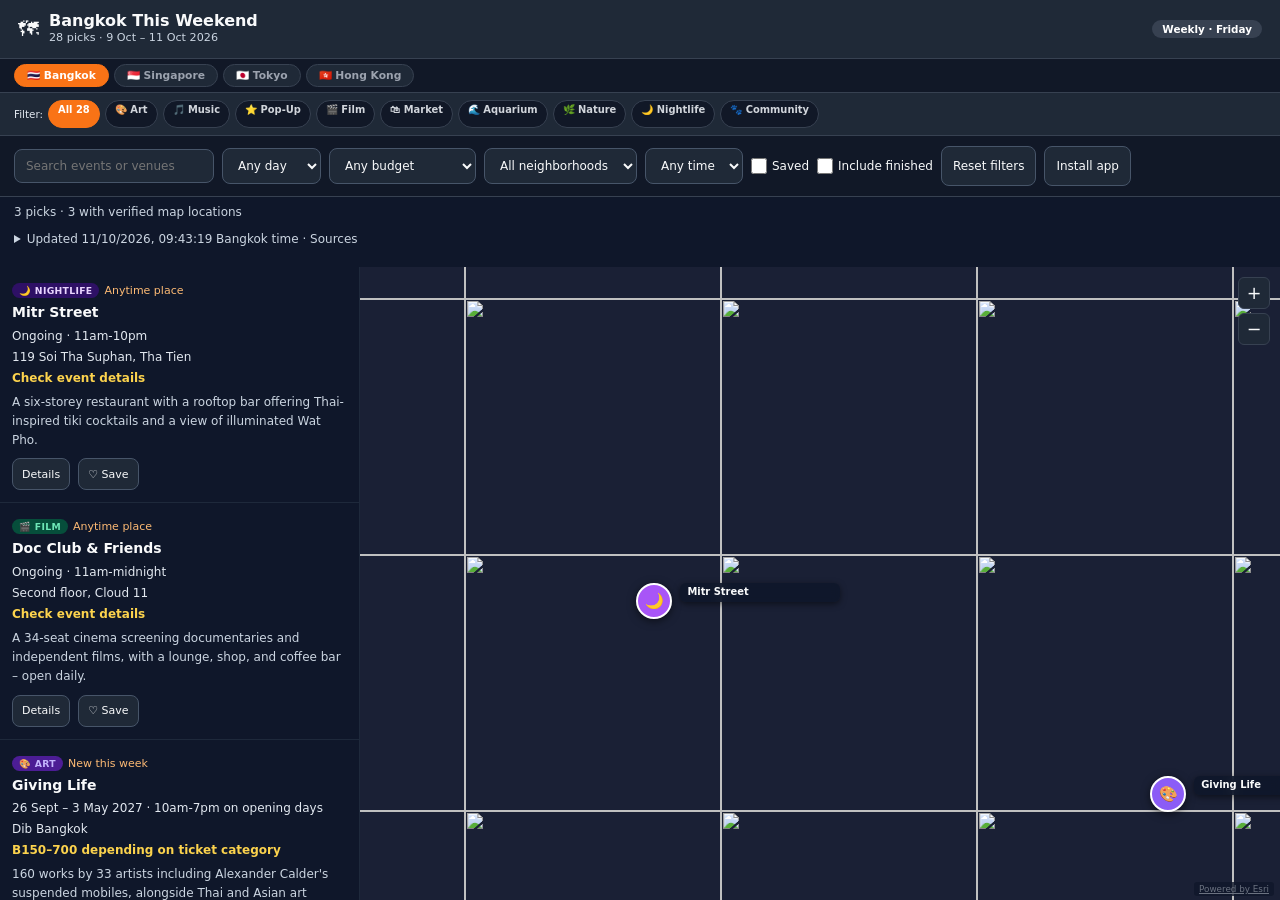
==== commit 1027a7b3: "Add mobile browsing and home-screen installation" ====
--- a/index.html
+++ b/index.html
@@ -2,7 +2,12 @@
 <html lang="en">
 <head>
 <meta charset="UTF-8">
-<meta name="viewport" content="width=device-width, initial-scale=1.0">
+<meta name="viewport" content="width=device-width, initial-scale=1.0, viewport-fit=cover">
+<meta name="theme-color" content="#111827">
+<meta name="apple-mobile-web-app-capable" content="yes">
+<meta name="apple-mobile-web-app-title" content="This Weekend">
+<link rel="manifest" href="manifest.webmanifest">
+<link rel="apple-touch-icon" href="icons/weekend-192.png">
 <title>This Weekend — Bangkok · Singapore · Tokyo · Hong Kong</title>
 <style>
 * { margin:0; padding:0; box-sizing:border-box; }
@@ -261,14 +266,19 @@
 
 <div class="discovery" aria-label="Find weekend events">
   <input id="search-events" type="search" aria-label="Search events or venues" placeholder="Search events or venues">
+  <button class="action mobile-only" id="filters-toggle" aria-expanded="false" aria-controls="extra-filters">Filters</button>
+  <div id="extra-filters">
   <select id="day-filter" aria-label="Day"><option value="">Any day</option></select>
   <select id="budget-filter" aria-label="Budget"><option value="">Any budget</option><option value="free">Free entry</option><option value="500">Up to ฿500 entry</option></select>
   <select id="area-filter" aria-label="Neighborhood"><option value="">All neighborhoods</option></select>
   <select id="period-filter" aria-label="Time of day"><option value="">Any time</option><option value="day">Daytime</option><option value="evening">Evening</option></select>
   <label><input id="saved-filter" type="checkbox">Saved</label>
   <label><input id="ended-filter" type="checkbox">Include finished</label>
-  <button class="action view-toggle" id="view-toggle" type="button">Show map</button>
+  <button class="action" id="clear-filters" type="button">Reset filters</button>
+  </div>
+  <button class="action" id="install-app" type="button">Install app</button>
 </div>
+<div id="install-help" hidden role="status">On iPhone: open in Safari, tap Share → Add to Home Screen → Open as Web App. On Android: use your browser menu → Install app or Add to Home screen. <button class="action" id="dismiss-install">Close</button></div>
 <div class="results"><span id="result-count" role="status"></span><details id="source-health"></details></div>
 <div class="layout">
   <aside id="sidebar"></aside>
@@ -984,6 +994,7 @@
 // ── Bootstrap ─────────────────────────────────────────────────────────────────
 // Called here (after BAC section) so BAC_ACTIVE / BAC / bacVisible are defined.
 </script>
+<nav class="mobile-nav" aria-label="Browse weekend"><button data-view="list" aria-pressed="true">Explore</button><button data-view="map" aria-pressed="false">Map</button><button data-view="saved" aria-pressed="false">♡ Saved</button></nav>
 <script src="guide.js"></script>
 <script>switchCity('bangkok'); openSharedEvent();</script>
 </body>
--- a/guide.css
+++ b/guide.css
@@ -12,7 +12,11 @@
 .action { display:inline-flex; align-items:center; justify-content:center; cursor:pointer; text-decoration:none; gap:5px; min-height:40px; }
 .action:hover { border-color:#fb923c; }
 .action.primary { background:#fb923c; color:#111827; border-color:#fb923c; font-weight:700; }
-.view-toggle { display:none; }
+.mobile-only, .mobile-nav { display:none; }
+#extra-filters { display:flex; flex-wrap:wrap; align-items:center; gap:8px; }
+#install-help { padding:12px 16px; background:#334155; font-size:13px; line-height:1.6; flex-shrink:0; }
+#install-help[hidden], #install-app[hidden] { display:none; }
+@media(display-mode:standalone) { #install-app { display:none; } }
 .pill { white-space:nowrap; flex-shrink:0; min-height:28px; }
 .results { padding:8px 14px; font-size:12px; color:#cbd5e1; background:#0f172a; }
 .results a { color:#fdba74; }
@@ -31,8 +35,8 @@
 .empty { padding:28px 18px; color:#cbd5e1; line-height:1.6; }
 .mpin { width:36px; height:36px; display:block; padding:0; background:none; border:0; color:white; }
 .mpin-dot { width:36px; height:36px; }
-.mpin-label { display:none; position:absolute; left:44px; top:0; width:160px; max-width:160px; text-align:left; }
-.mpin:hover .mpin-label, .mpin:focus-visible .mpin-label { display:block; }
+.mpin-label { display:block; position:absolute; left:44px; top:0; width:160px; max-width:160px; text-align:left; }
+.label-leader { position:absolute; left:22px; top:22px; height:1px; background:#334155; transform-origin:left center; pointer-events:none; z-index:-1; }
 #popup { position:fixed !important; left:auto !important; right:16px !important; top:var(--detail-top,165px) !important; bottom:auto !important; width:min(410px,calc(100vw - 32px)) !important; max-height:calc(100dvh - var(--detail-top,165px) - 16px); overflow:auto; z-index:200; cursor:auto; border-radius:14px; }
 #popup img { height:170px; }
 #popup-body { padding:20px; }
@@ -47,22 +51,48 @@
 #source-health { margin:10px 0; font-size:12px; line-height:1.7; }
 #source-health a { color:#fdba74; }
 @media(max-width:760px) {
+  body { height:100dvh; padding-top:env(safe-area-inset-top); }
   header { padding:10px 12px; }
   .htitle { font-size:16px; }
   .hsub { font-size:10px; }
   .badge { font-size:10px; padding:5px 7px; }
-  .discovery { padding:8px 10px; gap:6px; }
-  .discovery input { flex:1; min-width:130px; }
+  .discovery { padding:8px 10px; gap:6px; flex-shrink:0; }
+  .discovery input { flex:1; min-width:0; width:0; font-size:16px; }
   .discovery input[type=checkbox] { flex:none; min-width:0; }
-  .discovery select { max-width:145px; }
-  .view-toggle { display:inline-flex; }
+  .discovery select { max-width:none; width:100%; font-size:16px; min-height:44px; }
+  .mobile-only { display:inline-flex; }
+  #extra-filters { display:none; order:2; width:100%; grid-template-columns:1fr 1fr; max-height:32dvh; overflow:auto; padding:8px 0; }
+  .filters-open #extra-filters { display:grid; }
+  #extra-filters label { min-height:44px; }
+  #install-app { min-height:44px; padding:8px; font-size:11px; }
+  .filters, .city-tabs { padding:5px 10px; gap:6px; }
+  .pill, .ctab { min-height:44px; display:flex; align-items:center; font-size:12px; }
+  .filters > label { display:none; }
+  .results { flex-shrink:0; padding:6px 12px; font-size:11px; }
+  #source-health { margin:4px 0; max-height:18dvh; overflow:auto; font-size:10px; }
+  .mobile-nav { display:flex; flex-shrink:0; background:#111827; border-top:1px solid #475569; padding:6px 10px calc(6px + env(safe-area-inset-bottom)); gap:8px; }
+  .mobile-nav button { flex:1; min-height:48px; color:#cbd5e1; border:0; border-radius:10px; background:transparent; font-size:14px; font-weight:600; }
+  .mobile-nav button[aria-pressed=true] { background:#fb923c; color:#111827; }
   .layout { display:block; position:relative; }
   aside { width:100%; min-width:0; height:100%; border:0; }
   #map-wrap { width:100%; height:100%; display:none; }
   body.map-view aside { display:none; }
   body.map-view #map-wrap { display:block; }
-  #popup { top:auto !important; bottom:12px !important; left:12px !important; right:12px !important; width:auto !important; max-height:80dvh; }
+  #popup { top:auto !important; bottom:0 !important; left:0 !important; right:0 !important; width:auto !important; max-height:82dvh; border-radius:20px 20px 0 0; padding-bottom:env(safe-area-inset-bottom); overscroll-behavior:contain; box-shadow:0 -12px 50px #0008; }
+  #popup-close { position:sticky; float:right; top:8px; margin:8px; width:44px; height:44px; z-index:2; }
+  #popup img { height:130px; }
+  #popup-body { padding:18px; }
+  .action, .card-footer .action { min-height:44px; font-size:13px; }
+  .card { padding:16px 12px; }
+  .card-title { font-size:16px; }
+  .card-meta, .card-desc { font-size:13px; }
+  .zbtn { width:44px; height:44px; }
+  #map-wrap { touch-action:none; }
+  .mpin { width:44px; height:44px; }
+  .mpin-dot { margin:4px; }
   .card-img { height:105px; }
-  .card-desc { display:block; }
-  .mpin-label { display:none !important; }
+  .card-desc { display:-webkit-box; -webkit-line-clamp:3; -webkit-box-orient:vertical; overflow:hidden; }
+  .mpin-label { width:120px; max-width:120px; font-size:11px; line-height:1.3; padding:5px 7px; pointer-events:auto; }
+  .mpin:hover { transform:translate(-50%,-50%); }
 }
+@media(max-width:360px) { header .badge { display:none; } }
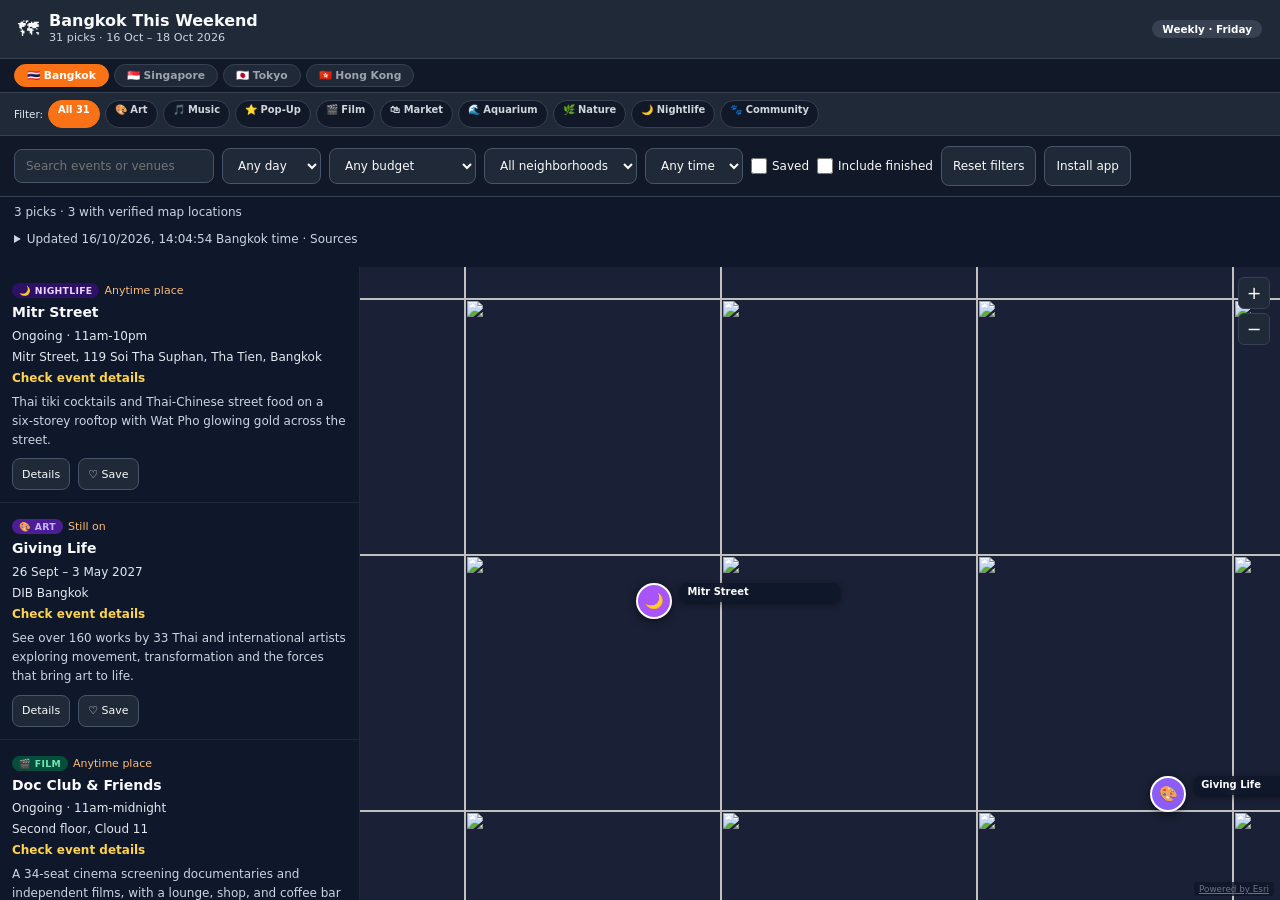
==== commit 974bcebb: "Use Surplus for scheduled updates and refresh Bangkok weekend" ====
--- a/index.html
+++ b/index.html
@@ -309,9 +309,9 @@
 
 <script>
 // ── Data: Bangkok ────────────────────────────────────────────────────────────
-var A_BANGKOK = [{"title":"Art Bangkok 2026", "event_name":"Art Bangkok 2026", "city":"Bangkok", "venue":"Siam Paragon", "loc":"NEX Hall & Art Jewel, fifth floor, Siam Paragon", "neighborhood":"Siam", "cat":"art", "desc":"Thailand's first homegrown international art fair with galleries from seven countries and talks on the Asian art market.", "time":"Noon-7pm", "until":"2026-10-08 – 2026-10-11", "price":"B350 day pass or B880 VIP pass", "free":0, "price_min":350, "kind":"event", "start_date":"2026-10-08", "end_date":"2026-10-11", "detail_url":"https://www.timeout.com/bangkok/things-to-do/browse-international-galleries-at-art-bangkoks-first-edition", "official_url":"", "ticket_url":"https://www.zipeventapp.com/e/art-bangkok-2026", "img":"https://media.timeout.com/images/106454917/image.jpg", "access":"Fifth floor, NEX Hall & Art Jewel", "booking":"", "language":"", "period":"day", "weekdays":[], "end_at":null, "id":"42a3b509eb86", "e":"🎨", "sources":[{"name":"Time Out", "url":"https://www.timeout.com/bangkok/things-to-do/the-best-things-to-do-in-bangkok-this-weekend", "event_url":"https://www.timeout.com/bangkok/things-to-do/browse-international-galleries-at-art-bangkoks-first-edition"}], "checked_at":"2026-10-11T09:43:19+07:00", "lat":13.746829, "lng":100.534918, "location_status":"verified", "maps_url":"", "location_evidence_url":"https://www.timeout.com/bangkok/things-to-do/browse-international-galleries-at-art-bangkoks-first-edition", "venue_id":"siam-paragon", "first_seen":"2026-10-11T09:27:51+07:00"}, {"title":"Fortune Teller", "event_name":"Fortune Teller", "city":"Bangkok", "venue":"The Storeys, One Bangkok", "loc":"Second floor, The Storeys, One Bangkok", "neighborhood":"Lumphini", "cat":"art", "desc":"Interactive projections and augmented reality bring nature spirits to life, with workshops in paper crafts and ceramic painting.", "time":"10am-8pm", "until":"2026-10-02 – 2026-11-15", "price":"Free exhibition entry", "free":1, "price_min":null, "kind":"exhibition", "start_date":"2026-10-02", "end_date":"2026-11-15", "detail_url":"https://www.timeout.com/bangkok/things-to-do/find-hidden-nature-spirits-and-paint-ceramics-at-one-bangkok", "official_url":"", "ticket_url":"", "img":"https://www.bkmagazine.com/wp-content/uploads/2026/10/ftl-content_cover-01-1024x1024.jpg", "access":"Second floor", "booking":"", "language":"", "period":"day", "weekdays":[], "end_at":null, "id":"8a740d98eccb", "e":"🎨", "sources":[{"name":"Time Out", "url":"https://www.timeout.com/bangkok/things-to-do/the-best-things-to-do-in-bangkok-this-weekend", "event_url":"https://www.timeout.com/bangkok/things-to-do/find-hidden-nature-spirits-and-paint-ceramics-at-one-bangkok"}, {"name":"BK Magazine", "url":"https://www.bkmagazine.com/things-to-do/18-things-to-do-in-bangkok-this-weekend-oct-8-11/", "event_url":"https://www.onebangkok.com/en/whats-happening/fortune-teller/"}], "checked_at":"2026-10-11T09:43:19+07:00", "lat":13.726612, "lng":100.545995, "location_status":"verified", "maps_url":"", "location_evidence_url":"https://www.timeout.com/bangkok/things-to-do/find-hidden-nature-spirits-and-paint-ceramics-at-one-bangkok", "venue_id":"the-storeys-one-bangkok", "first_seen":"2026-10-11T09:27:51+07:00"}, {"title":"Hand to Heart Market", "event_name":"Hand to Heart Market", "city":"Bangkok", "venue":"Songwat Lane", "loc":"Songwat Lane", "neighborhood":"Song Wat", "cat":"market", "desc":"A crafty detour with handmade goods, vintage fashion, and workshops in traditional floral crafts like lotus folding and hair garlands.", "time":"10am-8pm", "until":"2026-10-05 – 2026-10-13", "price":"Free market entry", "free":1, "price_min":null, "kind":"event", "start_date":"2026-10-05", "end_date":"2026-10-13", "detail_url":"https://www.timeout.com/bangkok/things-to-do/fold-lotus-flowers-and-make-a-floral-hair-garland-in-song-wat", "official_url":"", "ticket_url":"", "img":"https://media.timeout.com/images/106454919/image.jpg", "access":"", "booking":"", "language":"", "period":"day", "weekdays":[], "end_at":null, "id":"33eadf7bb9d3", "e":"🛍", "sources":[{"name":"Time Out", "url":"https://www.timeout.com/bangkok/things-to-do/the-best-things-to-do-in-bangkok-this-weekend", "event_url":"https://www.timeout.com/bangkok/things-to-do/fold-lotus-flowers-and-make-a-floral-hair-garland-in-song-wat"}], "checked_at":"2026-10-11T09:43:19+07:00", "lat":null, "lng":null, "location_status":"unconfirmed", "maps_url":"", "location_evidence_url":"", "first_seen":"2026-10-11T09:27:51+07:00"}, {"title":"Mitr Street", "event_name":"Mitr Street", "city":"Bangkok", "venue":"Mitr Street", "loc":"119 Soi Tha Suphan, Tha Tien", "neighborhood":"Tha Tien", "cat":"nightlife", "desc":"A six-storey restaurant with a rooftop bar offering Thai-inspired tiki cocktails and a view of illuminated Wat Pho.", "time":"11am-10pm", "until":"Ongoing", "price":"Check event details", "free":0, "price_min":null, "kind":"anytime", "start_date":null, "end_date":null, "detail_url":"https://www.timeout.com/bangkok/restaurants/mitr-street-tha-tien", "official_url":"", "ticket_url":"", "img":"https://media.timeout.com/images/106443358/image.jpg", "access":"", "booking":"", "language":"", "period":"both", "weekdays":[0, 1, 2, 3, 4, 5, 6], "end_at":null, "id":"cd72e17b7788", "e":"🌙", "sources":[{"name":"Time Out", "url":"https://www.timeout.com/bangkok/things-to-do/the-best-things-to-do-in-bangkok-this-weekend", "event_url":"https://www.timeout.com/bangkok/restaurants/mitr-street-tha-tien"}], "checked_at":"2026-10-11T09:43:19+07:00", "lat":13.745155, "lng":100.49157, "location_status":"verified", "maps_url":"", "location_evidence_url":"https://www.timeout.com/bangkok/restaurants/mitr-street-tha-tien", "venue_id":"mitr-street", "first_seen":"2026-10-11T09:27:51+07:00"}, {"title":"At the Threshold", "event_name":"At the Threshold", "city":"Bangkok", "venue":"Play Art House", "loc":"Play Art House, Song Wat Road", "neighborhood":"Song Wat", "cat":"art", "desc":"Paintings exploring memory and the passage of time, with human figures emerging between abstraction and recognition.", "time":"Tue-Thu 10am-5pm, Fri-Sun 10am-6pm, closed Mon", "until":"2026-10-10 – 2026-11-08", "price":"Free entry", "free":1, "price_min":null, "kind":"exhibition", "start_date":"2026-10-10", "end_date":"2026-11-08", "detail_url":"https://www.timeout.com/bangkok/things-to-do/sit-with-fading-figures-at-trey-hursts-solo-exhibition", "official_url":"", "ticket_url":"", "img":"https://media.timeout.com/images/106454929/image.jpg", "access":"", "booking":"", "language":"", "period":"day", "weekdays":[1, 2, 3, 4, 5, 6], "end_at":null, "id":"a45267a3516b", "e":"🎨", "sources":[{"name":"Time Out", "url":"https://www.timeout.com/bangkok/things-to-do/the-best-things-to-do-in-bangkok-this-weekend", "event_url":"https://www.timeout.com/bangkok/things-to-do/sit-with-fading-figures-at-trey-hursts-solo-exhibition"}], "checked_at":"2026-10-11T09:43:19+07:00", "lat":13.737733, "lng":100.508465, "location_status":"verified", "maps_url":"", "location_evidence_url":"https://www.timeout.com/bangkok/things-to-do/sit-with-fading-figures-at-trey-hursts-solo-exhibition", "venue_id":"play-art-house", "first_seen":"2026-10-11T09:27:51+07:00"}, {"title":"Thailand's National Youth Poetry Slam", "event_name":"Thailand's National Youth Poetry Slam", "city":"Bangkok", "venue":"Lumpini Recreation Center Hall", "loc":"Lumpini Recreation Center Hall", "neighborhood":"Lumpini", "cat":"community", "desc":"Young poets aged 8–17 perform original poems on the theme 'We Destine: The World We Want to Live In' as part of Bangkok Climate Action Week.", "time":"11am-2pm", "until":"2026-10-11 – 2026-10-11", "price":"Free entry", "free":1, "price_min":null, "kind":"event", "start_date":"2026-10-11", "end_date":"2026-10-11", "detail_url":"https://www.timeout.com/bangkok/news/thailand-national-youth-poetry-slam-in-bangkok-100526", "official_url":"https://www.bangkokclimateactionweek.org/en/programme/22", "ticket_url":"", "img":"https://media.timeout.com/images/106454117/image.jpg", "access":"", "booking":"", "language":"Thai, English", "period":"day", "weekdays":[], "end_at":null, "id":"c6dc0debb772", "e":"🐾", "sources":[{"name":"Time Out", "url":"https://www.timeout.com/bangkok/things-to-do/the-best-things-to-do-in-bangkok-this-weekend", "event_url":"https://www.timeout.com/bangkok/news/thailand-national-youth-poetry-slam-in-bangkok-100526"}], "checked_at":"2026-10-11T09:43:19+07:00", "lat":null, "lng":null, "location_status":"unconfirmed", "maps_url":"", "location_evidence_url":"", "first_seen":"2026-10-11T09:27:51+07:00"}, {"title":"Yars & Yaps: Crochet with Ambient Music", "event_name":"Yars & Yaps: Crochet with Ambient Music", "city":"Bangkok", "venue":"Le Café des Stagiaires", "loc":"142/21 Sathorn Soi 12", "neighborhood":"Sathorn", "cat":"community", "desc":"A relaxed afternoon of crochet basics led by Susha with ambient DJ sets from Alex Café – no expertise required.", "time":"2pm-6pm", "until":"2026-10-11 – 2026-10-11", "price":"Check event details", "free":0, "price_min":null, "kind":"event", "start_date":"2026-10-11", "end_date":"2026-10-11", "detail_url":"https://www.timeout.com/bangkok/things-to-do/settle-in-with-a-crochet-hook-and-ambient-music-at-le-cafe-des-stagiaires", "official_url":"", "ticket_url":"", "img":"https://media.timeout.com/images/106454937/image.jpg", "access":"", "booking":"https://forms.gle/T3NEyQ65fswuhqS96", "language":"", "period":"day", "weekdays":[], "end_at":null, "id":"a6e2b6ac3e71", "e":"🐾", "sources":[{"name":"Time Out", "url":"https://www.timeout.com/bangkok/things-to-do/the-best-things-to-do-in-bangkok-this-weekend", "event_url":"https://www.timeout.com/bangkok/things-to-do/settle-in-with-a-crochet-hook-and-ambient-music-at-le-cafe-des-stagiaires"}], "checked_at":"2026-10-11T09:43:19+07:00", "lat":13.722314, "lng":100.525707, "location_status":"verified", "maps_url":"", "location_evidence_url":"https://www.timeout.com/bangkok/things-to-do/settle-in-with-a-crochet-hook-and-ambient-music-at-le-cafe-des-stagiaires", "venue_id":"le-café-des-stagiaires", "first_seen":"2026-10-11T09:27:51+07:00"}, {"title":"The Weeknd: After Hours Til Dawn Tour", "event_name":"The Weeknd: After Hours Til Dawn Tour", "city":"Bangkok", "venue":"Rajamangala National Stadium", "loc":"Rajamangala National Stadium", "neighborhood":"Bang Kapi", "cat":"music", "desc":"Stadium-scale production drawing on the dark cinematic worlds of After Hours, Dawn FM and Hurry Up Tomorrow.", "time":"5pm", "until":"2026-10-11 – 2026-10-13", "price":"B2,835–B21,935", "free":0, "price_min":2835, "kind":"event", "start_date":"2026-10-11", "end_date":"2026-10-13", "detail_url":"https://www.timeout.com/bangkok/things-to-do/see-the-weeknd-take-over-rajamangala-for-three-nights", "official_url":"", "ticket_url":"https://www.thaiticketmajor.com/concert/the-weeknd-after-hours--til-dawn-tour.html", "img":"https://media.timeout.com/images/106454941/750/562/image.jpg", "access":"", "booking":"", "language":"", "period":"evening", "weekdays":[], "end_at":null, "id":"bf0bb6d31d89", "e":"🎵", "sources":[{"name":"BK Magazine", "url":"https://www.bkmagazine.com/things-to-do/18-things-to-do-in-bangkok-this-weekend-oct-8-11/", "event_url":"https://www.thaiticketmajor.com/concert/the-weeknd-after-hours--til-dawn-tour.html"}, {"name":"Time Out", "url":"https://www.timeout.com/bangkok/things-to-do/the-best-things-to-do-in-bangkok-this-weekend", "event_url":"https://www.timeout.com/bangkok/things-to-do/see-the-weeknd-take-over-rajamangala-for-three-nights"}], "checked_at":"2026-10-11T09:43:19+07:00", "lat":13.75557, "lng":100.621239, "location_status":"verified", "maps_url":"", "location_evidence_url":"https://www.timeout.com/bangkok/things-to-do/see-the-weeknd-take-over-rajamangala-for-three-nights", "venue_id":"rajamangala-national-stadium", "first_seen":"2026-10-11T09:27:51+07:00"}, {"title":"Doc Club & Friends", "event_name":"Doc Club & Friends", "city":"Bangkok", "venue":"Doc Club & Friends", "loc":"Second floor, Cloud 11", "neighborhood":"Punnawithi", "cat":"film", "desc":"A 34-seat cinema screening documentaries and independent films, with a lounge, shop, and coffee bar – open daily.", "time":"11am-midnight", "until":"Ongoing", "price":"Check event details", "free":0, "price_min":null, "kind":"anytime", "start_date":null, "end_date":null, "detail_url":"https://www.timeout.com/bangkok/theater/doc-club-friends", "official_url":"https://docclubandfriends.com/", "ticket_url":"", "img":"https://media.timeout.com/images/106452255/image.jpg", "access":"Take the skywalk from BTS Punnawithi Exit 6", "booking":"", "language":"", "period":"both", "weekdays":[0, 1, 2, 3, 4, 5, 6], "end_at":null, "id":"32324b0d8cfb", "e":"🎬", "sources":[{"name":"Time Out", "url":"https://www.timeout.com/bangkok/things-to-do/the-best-things-to-do-in-bangkok-this-weekend", "event_url":"https://www.timeout.com/bangkok/theater/doc-club-friends"}], "checked_at":"2026-10-11T09:43:19+07:00", "lat":13.682693, "lng":100.608271, "location_status":"verified", "maps_url":"", "location_evidence_url":"https://www.timeout.com/bangkok/theater/doc-club-friends", "venue_id":"doc-club", "first_seen":"2026-10-11T09:27:51+07:00"}, {"title":"Big Bad Wolf Bangkok 2026", "event_name":"Big Bad Wolf Bangkok 2026", "city":"Bangkok", "venue":"Platinum Pop", "loc":"Platinum Pop, opposite centralwOrld", "neighborhood":"Ratchaprasong", "cat":"market", "desc":"Over a million books with discounts up to 95%, including children's books, cookbooks, and special-edition box sets, open until midnight.", "time":"10am-midnight", "until":"2026-10-02 – 2026-10-13", "price":"Free entry (books discounted)", "free":1, "price_min":null, "kind":"event", "start_date":"2026-10-02", "end_date":"2026-10-13", "detail_url":"https://www.timeout.com/bangkok/news/big-bad-wolf-bangkok-2026-092526", "official_url":"", "ticket_url":"", "img":"https://media.timeout.com/images/106450711/image.jpg", "access":"", "booking":"", "language":"", "period":"both", "weekdays":[], "end_at":null, "id":"95c17e09d6c0", "e":"🛍", "sources":[{"name":"Time Out", "url":"https://www.timeout.com/bangkok/things-to-do/the-best-things-to-do-in-bangkok-this-weekend", "event_url":"https://www.timeout.com/bangkok/news/big-bad-wolf-bangkok-2026-092526"}], "checked_at":"2026-10-11T09:43:19+07:00", "lat":null, "lng":null, "location_status":"unconfirmed", "maps_url":"", "location_evidence_url":"", "first_seen":"2026-10-11T09:27:51+07:00"}, {"title":"Bangkok Climate Action Week", "event_name":"Bangkok Climate Action Week", "city":"Bangkok", "venue":"Lumphini Park (main hub)", "loc":"Lumphini Park and various venues", "neighborhood":"Lumphini", "cat":"community", "desc":"Climate talks, workshops, art, and live music across the city with the theme 'Economy We Shape, Climate We Share'.", "time":"Lumphini Park hub: 4.30pm-8pm daily", "until":"2026-10-03 – 2026-10-11", "price":"Free entry", "free":1, "price_min":null, "kind":"event", "start_date":"2026-10-03", "end_date":"2026-10-11", "detail_url":"https://www.timeout.com/bangkok/things-to-do/explore-320-plus-events-at-bangkok-climate-action-week", "official_url":"https://www.bangkokclimateactionweek.org/en/programme?page=2", "ticket_url":"", "img":"https://media.timeout.com/images/106450226/image.jpg", "access":"", "booking":"", "language":"", "period":"evening", "weekdays":[], "end_at":null, "id":"4452be017fcf", "e":"🐾", "sources":[{"name":"Time Out", "url":"https://www.timeout.com/bangkok/things-to-do/the-best-things-to-do-in-bangkok-this-weekend", "event_url":"https://www.timeout.com/bangkok/things-to-do/explore-320-plus-events-at-bangkok-climate-action-week"}], "checked_at":"2026-10-11T09:43:19+07:00", "lat":null, "lng":null, "location_status":"unconfirmed", "maps_url":"", "location_evidence_url":"", "first_seen":"2026-10-11T09:27:51+07:00"}, {"title":"Giving Life", "event_name":"Giving Life", "city":"Bangkok", "venue":"Dib Bangkok", "loc":"Dib Bangkok", "neighborhood":"Phra Khanong", "cat":"art", "desc":"160 works by 33 artists including Alexander Calder's suspended mobiles, alongside Thai and Asian art exploring change and renewal.", "time":"10am-7pm on opening days", "until":"2026-09-26 – 2027-05-03", "price":"B150–700 depending on ticket category", "free":0, "price_min":150, "kind":"exhibition", "start_date":"2026-09-26", "end_date":"2027-05-03", "detail_url":"https://www.timeout.com/bangkok/things-to-do/watch-alexander-calders-mobiles-move-at-dib-bangkok", "official_url":"", "ticket_url":"https://dibbangkok.org/exhibition-home/post/james-turrrell.html", "img":"https://framerusercontent.com/images/KSDy72lPdjPE2I1DAm5V21C1i0.jpg?width=5921&height=4737", "access":"", "booking":"", "language":"", "period":"day", "weekdays":[], "end_at":null, "id":"8d1c6a105f7d", "e":"🎨", "sources":[{"name":"Time Out", "url":"https://www.timeout.com/bangkok/things-to-do/the-best-things-to-do-in-bangkok-this-weekend", "event_url":"https://www.timeout.com/bangkok/things-to-do/watch-alexander-calders-mobiles-move-at-dib-bangkok"}, {"name":"Bangkok Art City", "url":"https://www.bangkokartcity.org/", "event_url":"https://www.bangkokartcity.org/discover-detail/giving-life"}], "checked_at":"2026-10-11T09:43:19+07:00", "lat":13.7129126, "lng":100.5797653, "location_status":"verified", "maps_url":"https://maps.app.goo.gl/2Nfmyg7VYiej1rf26", "location_evidence_url":"https://dibbangkok.org/plan-your-visit", "venue_id":"dib-bangkok", "first_seen":"2026-10-11T09:27:51+07:00"}, {"title":"Sound of Saturn", "event_name":"Sound of Saturn", "city":"Bangkok", "venue":"Dual", "loc":"Dual", "neighborhood":"", "cat":"music", "desc":"Get your weekend started underground at Dual on Friday, when Sound of Saturn brings Francesco Carvetta to the booth, alongside Kunanon and Cice.", "time":"21:00", "until":"02:00", "price":"Check event details", "free":0, "price_min":null, "kind":"event", "start_date":"2026-10-09", "end_date":"2026-10-09", "detail_url":"https://www.ticketmelon.com/DUAL/SoundofSaturn", "official_url":"", "ticket_url":"https://www.ticketmelon.com/DUAL/SoundofSaturn", "img":"https://www.bkmagazine.com/wp-content/uploads/2026/10/d0a27a68b0f811f1943101117567899b-1024x906.jpg", "access":"", "booking":"", "language":"", "period":"evening", "weekdays":[], "end_at":"2026-10-10T02:00+07:00", "id":"df8ebbdeb9ec", "e":"🎵", "sources":[{"name":"BK Magazine", "url":"https://www.bkmagazine.com/things-to-do/18-things-to-do-in-bangkok-this-weekend-oct-8-11/", "event_url":"https://www.ticketmelon.com/DUAL/SoundofSaturn"}], "checked_at":"2026-10-11T09:43:19+07:00", "lat":null, "lng":null, "location_status":"unconfirmed", "maps_url":"", "location_evidence_url":"", "first_seen":"2026-10-11T09:34:45+07:00"}, {"title":"Afro Connect #3", "event_name":"Afro Connect #3", "city":"Bangkok", "venue":"The Red Door BKK", "loc":"Staybridge Suites Phrom Phong", "neighborhood":"Phrom Phong", "cat":"music", "desc":"Afrobeats and Amapiano get the Friday-night treatment at The Red Door BKK.", "time":"23:00", "until":"2026-10-09 – 2026-10-09", "price":"Check event details", "free":0, "price_min":null, "kind":"event", "start_date":"2026-10-09", "end_date":"2026-10-09", "detail_url":"https://www.ticketmelon.com/bangkoknightradar/afroconnect3", "official_url":"", "ticket_url":"https://www.ticketmelon.com/bangkoknightradar/afroconnect3", "img":"https://www.bkmagazine.com/wp-content/uploads/2026/10/a992d3fcc0f811f1915501117567899b.png", "access":"", "booking":"", "language":"", "period":"evening", "weekdays":[], "end_at":null, "id":"177ec6f13e90", "e":"🎵", "sources":[{"name":"BK Magazine", "url":"https://www.bkmagazine.com/things-to-do/18-things-to-do-in-bangkok-this-weekend-oct-8-11/", "event_url":"https://www.ticketmelon.com/bangkoknightradar/afroconnect3"}], "checked_at":"2026-10-11T09:43:19+07:00", "lat":null, "lng":null, "location_status":"unconfirmed", "maps_url":"", "location_evidence_url":"", "first_seen":"2026-10-11T09:27:51+07:00"}, {"title":"Hard Techno with: Penelope", "event_name":"Hard Techno with: Penelope", "city":"Bangkok", "venue":"Subwerk Club", "loc":"Subwerk Club", "neighborhood":"", "cat":"nightlife", "desc":"Things get properly ferocious at Subwerk Club on Friday, as Rave Times brings Penelope to Bangkok.", "time":"22:00", "until":"03:00", "price":"Check event details", "free":0, "price_min":null, "kind":"event", "start_date":"2026-10-09", "end_date":"2026-10-09", "detail_url":"https://megatix.in.th/events/hard-techno-with-penelope-weareone-by-rave-times?source=home", "official_url":"", "ticket_url":"https://megatix.in.th/events/hard-techno-with-penelope-weareone-by-rave-times?source=home", "img":"https://www.bkmagazine.com/wp-content/uploads/2026/10/cuajexcldodenarjzkonwap5vubxbmlu5k7yojro.jpg", "access":"20+, bring passport or real Thai ID", "booking":"", "language":"", "period":"evening", "weekdays":[], "end_at":"2026-10-10T03:00+07:00", "id":"f5ce18d114bf", "e":"🌙", "sources":[{"name":"BK Magazine", "url":"https://www.bkmagazine.com/things-to-do/18-things-to-do-in-bangkok-this-weekend-oct-8-11/", "event_url":"https://megatix.in.th/events/hard-techno-with-penelope-weareone-by-rave-times?source=home"}], "checked_at":"2026-10-11T09:43:19+07:00", "lat":null, "lng":null, "location_status":"unconfirmed", "maps_url":"", "location_evidence_url":"", "first_seen":"2026-10-11T09:34:45+07:00"}, {"title":"River Riddim", "event_name":"River Riddim", "city":"Bangkok", "venue":"Bangkok Island", "loc":"Bangkok Island", "neighborhood":"", "cat":"music", "desc":"Swap the club for the river on Friday, when Bangkok Island hosts a free reggae community session.", "time":"17:00", "until":"23:30", "price":"Check event details", "free":1, "price_min":0, "kind":"event", "start_date":"2026-10-09", "end_date":"2026-10-09", "detail_url":"https://www.ticketmelon.com/bangkokisland/Reggae9oct", "official_url":"", "ticket_url":"https://www.ticketmelon.com/bangkokisland/Reggae9oct", "img":"https://www.bkmagazine.com/wp-content/uploads/2026/10/6f847fc7bff411f1943101117567899b-892x1024.png", "access":"", "booking":"", "language":"", "period":"evening", "weekdays":[], "end_at":"2026-10-09T23:30+07:00", "id":"7a10d519ec91", "e":"🎵", "sources":[{"name":"BK Magazine", "url":"https://www.bkmagazine.com/things-to-do/18-things-to-do-in-bangkok-this-weekend-oct-8-11/", "event_url":"https://www.ticketmelon.com/bangkokisland/Reggae9oct"}], "checked_at":"2026-10-11T09:43:19+07:00", "lat":null, "lng":null, "location_status":"unconfirmed", "maps_url":"", "location_evidence_url":"", "first_seen":"2026-10-11T09:34:45+07:00"}, {"title":"Swim Club Takes Over Bar.Yard", "event_name":"Swim Club Takes Over Bar.Yard", "city":"Bangkok", "venue":"Bar.Yard", "loc":"Bar.Yard", "neighborhood":"", "cat":"pop-up", "desc":"Benjamin Boyce brings the spirit of Hong Kong's rooftop scene to Bar.Yard with a special Four Pillars cocktail menu, music and panoramic views from the 40th floor.", "time":"", "until":"2026-10-09 – 2026-10-09", "price":"Check event details", "free":0, "price_min":null, "kind":"event", "start_date":"2026-10-09", "end_date":"2026-10-09", "detail_url":"https://www.instagram.com/p/Dd8wHt-D7Vk/", "official_url":"", "ticket_url":"", "img":"https://www.bkmagazine.com/wp-content/uploads/2026/10/bar.yard-guest-shift-four-pillas-9-oct-social-media-1024x768.webp", "access":"40th floor", "booking":"", "language":"", "period":"evening", "weekdays":[], "end_at":null, "id":"cc65ec81ec0b", "e":"⭐", "sources":[{"name":"BK Magazine", "url":"https://www.bkmagazine.com/things-to-do/18-things-to-do-in-bangkok-this-weekend-oct-8-11/", "event_url":"https://www.instagram.com/p/Dd8wHt-D7Vk/"}], "checked_at":"2026-10-11T09:43:19+07:00", "lat":null, "lng":null, "location_status":"unconfirmed", "maps_url":"", "location_evidence_url":"", "first_seen":"2026-10-11T09:34:45+07:00"}, {"title":"Taichi Club", "event_name":"Taichi Club", "city":"Bangkok", "venue":"theCOMMONS Cloud 11", "loc":"theCOMMONS Cloud 11", "neighborhood":"", "cat":"community", "desc":"Slow things down with theWHOLESOME Taichi Club at theCOMMONS Cloud 11.", "time":"09:00", "until":"10:00", "price":"Check event details", "free":0, "price_min":null, "kind":"event", "start_date":"2026-10-10", "end_date":"2026-10-10", "detail_url":"https://www.ticketmelon.com/thecommons-cloud11/whc-tai-chi-club-c11-2026", "official_url":"", "ticket_url":"https://www.ticketmelon.com/thecommons-cloud11/whc-tai-chi-club-c11-2026", "img":"https://www.bkmagazine.com/wp-content/uploads/2026/10/0ca33451bbf811f1943101117567899b-1016x1024.jpg", "access":"", "booking":"", "language":"", "period":"day", "weekdays":[], "end_at":"2026-10-10T10:00+07:00", "id":"5a4a7cc2d274", "e":"🐾", "sources":[{"name":"BK Magazine", "url":"https://www.bkmagazine.com/things-to-do/18-things-to-do-in-bangkok-this-weekend-oct-8-11/", "event_url":"https://www.ticketmelon.com/thecommons-cloud11/whc-tai-chi-club-c11-2026"}], "checked_at":"2026-10-11T09:43:19+07:00", "lat":null, "lng":null, "location_status":"unconfirmed", "maps_url":"", "location_evidence_url":"", "first_seen":"2026-10-11T09:34:45+07:00"}, {"title":"Soul After Six", "event_name":"Soul After Six", "city":"Bangkok", "venue":"Melt Livehouse Rama 4", "loc":"Melt Livehouse Rama 4", "neighborhood":"", "cat":"music", "desc":"Thai soul and R&B outfit Soul After Six take over Melt Livehouse Rama 4 for a headline show at 7pm.", "time":"19:00", "until":"2026-10-10 – 2026-10-10", "price":"Check event details", "free":0, "price_min":null, "kind":"event", "start_date":"2026-10-10", "end_date":"2026-10-10", "detail_url":"https://www.ticketmelon.com/meltlivehouse/SoulAfterSix", "official_url":"", "ticket_url":"https://www.ticketmelon.com/meltlivehouse/SoulAfterSix", "img":"https://www.bkmagazine.com/wp-content/uploads/2026/10/98e4a9e2859e11f1922201117567899b-963x1024.png", "access":"", "booking":"", "language":"", "period":"evening", "weekdays":[], "end_at":null, "id":"8c7c049a5959", "e":"🎵", "sources":[{"name":"BK Magazine", "url":"https://www.bkmagazine.com/things-to-do/18-things-to-do-in-bangkok-this-weekend-oct-8-11/", "event_url":"https://www.ticketmelon.com/meltlivehouse/SoulAfterSix"}], "checked_at":"2026-10-11T09:43:19+07:00", "lat":null, "lng":null, "location_status":"unconfirmed", "maps_url":"", "location_evidence_url":"", "first_seen":"2026-10-11T09:34:45+07:00"}, {"title":"Jay Festival at Igniv", "event_name":"Jay Festival at Igniv", "city":"Bangkok", "venue":"IGNIV Bangkok", "loc":"IGNIV Bangkok", "neighborhood":"", "cat":"pop-up", "desc":"Vegetarian dining gets the fine-dining treatment at JAY Festival at IGNIV Bangkok.", "time":"18:00", "until":"23:00", "price":"Check event details", "free":0, "price_min":null, "kind":"event", "start_date":"2026-10-10", "end_date":"2026-10-10", "detail_url":"https://www.sevenrooms.com/experiences/ignivbangkokbkkxr/-jay-festival-at-igniv-bangkok-6120908438224896", "official_url":"", "ticket_url":"https://www.sevenrooms.com/experiences/ignivbangkokbkkxr/-jay-festival-at-igniv-bangkok-6120908438224896", "img":"https://www.sevenrooms.com/api-yoa/experiences/ahNzfnNldmVucm9vbXMtc2VjdXJlcjMLEg9uaWdodGxvb3BfVmVudWUYgICUpujH7gkMCxIKRXhwZXJpZW5jZRiAgKfp8N3vCgw/hero_image?venue=ahNzfnNldmVucm9vbXMtc2VjdXJlchwLEg9uaWdodGxvb3BfVmVudWUYgICUpujH7gkM", "access":"last orders at 8:30pm", "booking":"", "language":"", "period":"evening", "weekdays":[], "end_at":"2026-10-10T23:00+07:00", "id":"fa27946bafe7", "e":"⭐", "sources":[{"name":"BK Magazine", "url":"https://www.bkmagazine.com/things-to-do/18-things-to-do-in-bangkok-this-weekend-oct-8-11/", "event_url":"https://www.sevenrooms.com/experiences/ignivbangkokbkkxr/-jay-festival-at-igniv-bangkok-6120908438224896"}], "checked_at":"2026-10-11T09:43:19+07:00", "lat":null, "lng":null, "location_status":"unconfirmed", "maps_url":"", "location_evidence_url":"", "first_seen":"2026-10-11T09:34:45+07:00"}, {"title":"10/10 – Seoul got Soul", "event_name":"10/10 – Seoul got Soul", "city":"Bangkok", "venue":"SoolHaus", "loc":"SoolHaus", "neighborhood":"", "cat":"music", "desc":"SoolHaus takeover with 90s and 2000s R&B and hip-hop.", "time":"22:00", "until":"2026-10-10 – 2026-10-10", "price":"Check event details", "free":0, "price_min":null, "kind":"event", "start_date":"2026-10-10", "end_date":"2026-10-10", "detail_url":"https://www.instagram.com/p/Dd_O7xDnVBi/", "official_url":"", "ticket_url":"", "img":"https://www.bkmagazine.com/wp-content/uploads/2026/10/s33_4853icopy-1024x683.webp", "access":"", "booking":"", "language":"", "period":"evening", "weekdays":[], "end_at":null, "id":"a1fc2661cf87", "e":"🎵", "sources":[{"name":"BK Magazine", "url":"https://www.bkmagazine.com/things-to-do/18-things-to-do-in-bangkok-this-weekend-oct-8-11/", "event_url":"https://www.instagram.com/p/Dd_O7xDnVBi/"}], "checked_at":"2026-10-11T09:43:19+07:00", "lat":null, "lng":null, "location_status":"unconfirmed", "maps_url":"", "location_evidence_url":"", "first_seen":"2026-10-11T09:34:45+07:00"}, {"title":"Korean Ghostlore", "event_name":"Korean Ghostlore", "city":"Bangkok", "venue":"Mutual Bar", "loc":"Mutual Bar", "neighborhood":"Phrom Phong", "cat":"community", "desc":"Korean Ghostlore explores Korean stories of ghosts, loss, and the supernatural in a discussion at Mutual Bar.", "time":"18:15", "until":"2026-10-11 – 2026-10-11", "price":"Check event details", "free":0, "price_min":null, "kind":"event", "start_date":"2026-10-11", "end_date":"2026-10-11", "detail_url":"https://www.ticketmelon.com/bar-thakatha/a-korean-ghostlore", "official_url":"", "ticket_url":"https://www.ticketmelon.com/bar-thakatha/a-korean-ghostlore", "img":"https://www.bkmagazine.com/wp-content/uploads/2026/10/efcb9926b82711f1943101117567899b-724x1024.png", "access":"", "booking":"", "language":"", "period":"evening", "weekdays":[], "end_at":null, "id":"d686f5d69812", "e":"🐾", "sources":[{"name":"BK Magazine", "url":"https://www.bkmagazine.com/things-to-do/18-things-to-do-in-bangkok-this-weekend-oct-8-11/", "event_url":"https://www.ticketmelon.com/bar-thakatha/a-korean-ghostlore"}], "checked_at":"2026-10-11T09:43:19+07:00", "lat":13.7295421, "lng":100.5695045, "location_status":"verified", "maps_url":"", "location_evidence_url":"https://www.ticketmelon.com/bar-thakatha/a-korean-ghostlore", "venue_id":"mutual-bar", "first_seen":"2026-10-11T09:34:45+07:00"}, {"title":"Sivilai, Mistake Maker Machine, Bangkok Scene, and So..ss", "event_name":"Sivilai, Mistake Maker Machine, Bangkok Scene, and So..ss", "city":"Bangkok", "venue":"Blueprint Livehouse", "loc":"Blueprint Livehouse", "neighborhood":"Sukhumvit 26", "cat":"music", "desc":"Head to Blueprint Livehouse for an evening of live sounds with Sivilai, Mistake Maker Machine, Bangkok Scene, and So..ss.", "time":"18:00", "until":"2026-10-11 – 2026-10-11", "price":"Check event details", "free":0, "price_min":null, "kind":"event", "start_date":"2026-10-11", "end_date":"2026-10-11", "detail_url":"https://www.ticketmelon.com/blueprint/parttimeanalog", "official_url":"", "ticket_url":"https://www.ticketmelon.com/blueprint/parttimeanalog", "img":"https://www.bkmagazine.com/wp-content/uploads/2026/10/1de166c6b53811f1923401117567899b.jpg", "access":"", "booking":"", "language":"", "period":"evening", "weekdays":[], "end_at":null, "id":"4f7d96da2ab3", "e":"🎵", "sources":[{"name":"BK Magazine", "url":"https://www.bkmagazine.com/things-to-do/18-things-to-do-in-bangkok-this-weekend-oct-8-11/", "event_url":"https://www.ticketmelon.com/blueprint/parttimeanalog"}], "checked_at":"2026-10-11T09:43:19+07:00", "lat":13.7204737, "lng":100.567219, "location_status":"verified", "maps_url":"", "location_evidence_url":"https://www.ticketmelon.com/blueprint/parttimeanalog", "venue_id":"blueprint", "first_seen":"2026-10-11T09:34:45+07:00"}, {"title":"Pizza Workshop", "event_name":"Pizza Workshop", "city":"Bangkok", "venue":"Gigi", "loc":"Asoke", "neighborhood":"Asoke", "cat":"pop-up", "desc":"Fix that hangover with a little pie of your own. Starting at 3pm, at Gigi in Asoke, get your hands a little doughy and make your very own Italian masterpiece.", "time":"15:00", "until":"2026-10-11 – 2026-10-11", "price":"Check event details", "free":0, "price_min":null, "kind":"event", "start_date":"2026-10-11", "end_date":"2026-10-11", "detail_url":"https://www.instagram.com/p/Dd1DiecJMox/?hl=en", "official_url":"", "ticket_url":"", "img":"https://www.bkmagazine.com/wp-content/uploads/2026/10/825271600_1116396510904899_6898164692596345128_n.jpg", "access":"", "booking":"", "language":"", "period":"day", "weekdays":[], "end_at":null, "id":"fde45f10b2ff", "e":"⭐", "sources":[{"name":"BK Magazine", "url":"https://www.bkmagazine.com/things-to-do/18-things-to-do-in-bangkok-this-weekend-oct-8-11/", "event_url":"https://www.instagram.com/p/Dd1DiecJMox/?hl=en"}], "checked_at":"2026-10-11T09:43:19+07:00", "lat":null, "lng":null, "location_status":"unconfirmed", "maps_url":"", "location_evidence_url":"", "first_seen":"2026-10-11T09:27:51+07:00"}, {"title":"STILL : ON", "event_name":"STILL : ON", "city":"Bangkok", "venue":"River City Bangkok", "loc":"River City Bangkok, RCB Galleria 5, 3rd Floor", "neighborhood":"Talat Noi", "cat":"art", "desc":"We Can Pause, But the Mind Never Stops. A solo exhibition by Munins, exploring how the mind works.", "time":"", "until":"2026-10-02 – 2026-11-15", "price":"Check event details", "free":0, "price_min":null, "kind":"exhibition", "start_date":"2026-10-02", "end_date":"2026-11-15", "detail_url":"https://www.bangkokartcity.org/discover-detail/still-on", "official_url":"", "ticket_url":"", "img":"https://framerusercontent.com/images/T2ubnjsO1o5Kygc9jTClOzTmPhU.jpg?width=2250&height=2812", "access":"", "booking":"", "language":"", "period":"unknown", "weekdays":[], "end_at":null, "id":"2eaeb2c5e020", "e":"🎨", "sources":[{"name":"Bangkok Art City", "url":"https://www.bangkokartcity.org/", "event_url":"https://www.bangkokartcity.org/discover-detail/still-on"}], "checked_at":"2026-10-11T09:43:19+07:00", "lat":13.7301721, "lng":100.5132093, "location_status":"verified", "maps_url":"https://goo.gl/maps/Li8Y2XJAd5Ezv2zz7", "location_evidence_url":"https://rivercitybangkok.com/plan-your-visit/", "venue_id":"river-city", "first_seen":"2026-10-11T09:27:51+07:00"}, {"title":"Colors, A Reflection of Creation-Aesthetics in Art at ICONSIAM", "event_name":"Colors, A Reflection of Creation-Aesthetics in Art at ICONSIAM", "city":"Bangkok", "venue":"ICONSIAM", "loc":"ICONSIAM, ICONLUXE M floor", "neighborhood":"Charoen Nakhon", "cat":"art", "desc":"Discover 52 exquisitely crafted model royal barges and the history of Thailand's royal barge procession, including four key vessels from the 2026 ceremony.", "time":"", "until":"2026-09-28 – 2026-11-08", "price":"Check event details", "free":0, "price_min":null, "kind":"exhibition", "start_date":"2026-09-28", "end_date":"2026-11-08", "detail_url":"https://www.bangkokartcity.org/discover-detail/colors-a-reflection-of-creation-aesthetics-in-art-at-iconsiam", "official_url":"", "ticket_url":"", "img":"https://framerusercontent.com/images/Opk1vBjV19e2rjZgmokk0SL3x0.jpg?width=4001&height=2251", "access":"", "booking":"", "language":"", "period":"unknown", "weekdays":[], "end_at":null, "id":"7c33eb5b09f9", "e":"🎨", "sources":[{"name":"Bangkok Art City", "url":"https://www.bangkokartcity.org/", "event_url":"https://www.bangkokartcity.org/discover-detail/colors-a-reflection-of-creation-aesthetics-in-art-at-iconsiam"}], "checked_at":"2026-10-11T09:43:19+07:00", "lat":13.72623, "lng":100.510968, "location_status":"verified", "maps_url":"", "location_evidence_url":"https://www.timeout.com/bangkok/shopping/iconsiam", "venue_id":"iconsiam", "first_seen":"2026-10-11T09:27:51+07:00"}, {"title":"Aesthetics Heritage", "event_name":"Aesthetics Heritage", "city":"Bangkok", "venue":"Sriwiang Gallery", "loc":"Sriwiang Gallery", "neighborhood":"Bang Rak", "cat":"art", "desc":"An invitation to explore four interconnected ideas: Shared Heritage, Cultural Belonging, Shared Ownership, and Stewardship.", "time":"", "until":"2026-09-19 – 2026-10-31", "price":"Check event details", "free":0, "price_min":null, "kind":"exhibition", "start_date":"2026-09-19", "end_date":"2026-10-31", "detail_url":"https://www.bangkokartcity.org/discover-detail/aesthetics-heritage", "official_url":"", "ticket_url":"", "img":"https://framerusercontent.com/images/tP88iitkoPVBcXgYsxUlie0OME.jpg?width=1080&height=1350", "access":"", "booking":"", "language":"", "period":"unknown", "weekdays":[], "end_at":null, "id":"ddaf301493b4", "e":"🎨", "sources":[{"name":"Bangkok Art City", "url":"https://www.bangkokartcity.org/", "event_url":"https://www.bangkokartcity.org/discover-detail/aesthetics-heritage"}], "checked_at":"2026-10-11T09:43:19+07:00", "lat":13.722176, "lng":100.517401, "location_status":"verified", "maps_url":"", "location_evidence_url":"https://www.bangkokartcity.org/discover-detail/aesthetics-heritage", "venue_id":"sriwiang", "first_seen":"2026-10-11T09:34:45+07:00"}, {"title":"Octave Maze Live 2026", "event_name":"Octave Maze Live 2026", "city":"Bangkok", "venue":"Asvin Cultural and Contemporary Art Space", "loc":"Asvin Cultural and Contemporary Art Space", "neighborhood":"", "cat":"art", "desc":"New works in dialogue with Octave Maze, a kinetic installation.", "time":"", "until":"2026-08-01 – 2026-10-10", "price":"Check event details", "free":0, "price_min":null, "kind":"event", "start_date":"2026-08-01", "end_date":"2026-10-10", "detail_url":"https://www.bangkokartcity.org/discover-detail/octave-maze-live-2026", "official_url":"", "ticket_url":"", "img":"https://framerusercontent.com/images/f5rxrf62lIgGvBO9BggUze7GyBw.jpg?width=1320&height=1640", "access":"", "booking":"", "language":"", "period":"unknown", "weekdays":[], "end_at":null, "id":"e9638bb33630", "e":"🎨", "sources":[{"name":"Bangkok Art City", "url":"https://www.bangkokartcity.org/", "event_url":"https://www.bangkokartcity.org/discover-detail/octave-maze-live-2026"}], "checked_at":"2026-10-11T09:43:19+07:00", "lat":null, "lng":null, "location_status":"unconfirmed", "maps_url":"", "location_evidence_url":"", "first_seen":"2026-10-11T09:34:45+07:00"}];
-var META_BANGKOK = {"updated_at": "2026-10-11T09:43:19+07:00", "sources": [{"name": "Time Out", "url": "https://www.timeout.com/bangkok/things-to-do/the-best-things-to-do-in-bangkok-this-weekend", "status": "ok", "count": 12, "rejected": 2}, {"name": "BK Magazine", "url": "https://www.bkmagazine.com/things-to-do/18-things-to-do-in-bangkok-this-weekend-oct-8-11/", "status": "ok", "count": 14, "rejected": 1}, {"name": "Bangkok Art City", "url": "https://www.bangkokartcity.org/", "status": "ok", "count": 5, "rejected": 0}, {"name": "River City", "url": "https://rivercitybangkok.com/whats-on/", "status": "unavailable", "count": 0}, {"name": "Eventpop", "url": "https://www.eventpop.me/?locale=en", "status": "unavailable", "count": 0}], "weekend_start": "2026-10-09", "weekend_end": "2026-10-11", "unconfirmed_locations": 15};
-var LABEL_BANGKOK = "Oct 10–11, 2026";
+var A_BANGKOK = [{"title":"Duemdum Space's 1 Day Mini Retreat", "event_name":"Duemdum Space's 1 Day Mini Retreat", "city":"Bangkok", "venue":"Duemdum Space", "loc":"Duemdum Space, Bangkok", "neighborhood":"", "cat":"community", "desc":"A small-group mini retreat combining movement, sound meditation and mindful eating to help you unplug from screens.", "time":"Tue-Fri, 10am-noon and 6pm-8pm, Sat-Sun, 10am-noon and 4pm-6pm", "until":"2026-10-15 – 2026-11-01", "price":"B800", "free":0, "price_min":800, "kind":"event", "start_date":"2026-10-15", "end_date":"2026-11-01", "detail_url":"https://www.timeout.com/bangkok/things-to-do/step-away-from-the-screen-for-movement-sound-meditation-and-mindful-eating", "official_url":"https://www.instagram.com/duemdumspace/", "ticket_url":"", "img":"https://media.timeout.com/images/106457011/image.jpg", "access":"", "booking":"Book via @duemdumspace; confirm session and what the price includes", "language":"", "period":"both", "weekdays":[2, 3, 4, 5, 6, 0], "end_at":null, "id":"32fce7b92281", "e":"🐾", "sources":[{"name":"Time Out", "url":"https://www.timeout.com/bangkok/things-to-do/the-best-things-to-do-in-bangkok-this-weekend", "event_url":"https://www.timeout.com/bangkok/things-to-do/step-away-from-the-screen-for-movement-sound-meditation-and-mindful-eating"}], "checked_at":"2026-10-16T14:04:54+07:00", "lat":null, "lng":null, "location_status":"unconfirmed", "maps_url":"", "location_evidence_url":"", "first_seen":"2026-10-16T14:04:54+07:00"}, {"title":"Bangkok Art Walk", "event_name":"Bangkok Art Walk", "city":"Bangkok", "venue":"Pak Khlong Talat", "loc":"Pak Khlong Talat, near MRT Sanam Chai, Bangkok", "neighborhood":"Pak Khlong Talat", "cat":"art", "desc":"Browse Thai and international art, street food and live music amid the flower market's marigolds and jasmine garlands in the Old Town.", "time":"3pm-11pm", "until":"2026-10-16 – 2026-10-18", "price":"Free entry", "free":1, "price_min":0, "kind":"event", "start_date":"2026-10-16", "end_date":"2026-10-18", "detail_url":"https://www.timeout.com/bangkok/things-to-do/wander-pak-khlong-talat-for-art-flowers-and-street-food-at-bangkok-art-walk", "official_url":"", "ticket_url":"", "img":"https://media.timeout.com/images/106457012/image.jpg", "access":"Near MRT Sanam Chai", "booking":"", "language":"", "period":"both", "weekdays":[], "end_at":"2026-10-18T23:00:00+07:00", "id":"6062a6201d41", "e":"🎨", "sources":[{"name":"Time Out", "url":"https://www.timeout.com/bangkok/things-to-do/the-best-things-to-do-in-bangkok-this-weekend", "event_url":"https://www.timeout.com/bangkok/things-to-do/wander-pak-khlong-talat-for-art-flowers-and-street-food-at-bangkok-art-walk"}], "checked_at":"2026-10-16T14:04:54+07:00", "lat":null, "lng":null, "location_status":"unconfirmed", "maps_url":"", "location_evidence_url":"", "first_seen":"2026-10-16T14:04:54+07:00"}, {"title":"PREP Asia Tour: Live in Bangkok 2026", "event_name":"PREP Asia Tour: Live in Bangkok 2026", "city":"Bangkok", "venue":"Melt Livehouse, Cloud 11", "loc":"Melt Livehouse, Cloud 11 Hall, Bangkok", "neighborhood":"", "cat":"music", "desc":"London indie-pop band PREP returns with glossy '80s-tinged pop, R&B and jazz for a room full of singalongs.", "time":"7pm-10pm", "until":"2026-10-17 – 2026-10-17", "price":"Zone B B2,500; Zone A B3,500", "free":0, "price_min":2500, "kind":"event", "start_date":"2026-10-17", "end_date":"2026-10-17", "detail_url":"https://www.timeout.com/bangkok/things-to-do/bangkoks-top-concerts-of-2026", "official_url":"", "ticket_url":"", "img":"https://media.timeout.com/images/106393181/image.jpg", "access":"Melt Livehouse, Cloud 11 Hall", "booking":"Tickets via Ticketmelon; check organiser's final schedule for doors and stage times", "language":"", "period":"evening", "weekdays":[], "end_at":"2026-10-17T22:00:00+07:00", "id":"683577de6385", "e":"🎵", "sources":[{"name":"Time Out", "url":"https://www.timeout.com/bangkok/things-to-do/the-best-things-to-do-in-bangkok-this-weekend", "event_url":"https://www.timeout.com/bangkok/things-to-do/bangkoks-top-concerts-of-2026"}], "checked_at":"2026-10-16T14:04:54+07:00", "lat":null, "lng":null, "location_status":"unconfirmed", "maps_url":"", "location_evidence_url":"", "first_seen":"2026-10-16T14:04:54+07:00"}, {"title":"Star Party at Bangkok Planetarium", "event_name":"Star Party at Bangkok Planetarium", "city":"Bangkok", "venue":"Bangkok Planetarium", "loc":"Bangkok Planetarium complex, futsal court in front of the swimming pool building, beside Building 4, near BTS Ekkamai, Bangkok", "neighborhood":"Ekkamai", "cat":"nature", "desc":"The Thai Astronomical Society sets up telescopes to view Saturn's rings, Titan and lunar craters, with constellation spotting and a children's corner.", "time":"6pm-9pm", "until":"2026-10-17 – 2026-10-17", "price":"Free entry and activities", "free":1, "price_min":0, "kind":"event", "start_date":"2026-10-17", "end_date":"2026-10-17", "detail_url":"https://www.timeout.com/bangkok/news/free-star-party-at-bangkok-planetarium-101226", "official_url":"", "ticket_url":"", "img":"https://media.timeout.com/images/106456388/image.jpg", "access":"Futsal court in front of the swimming pool building, beside Building 4, near BTS Ekkamai", "booking":"Check Thai Astronomical Society's updates before setting off", "language":"", "period":"evening", "weekdays":[], "end_at":"2026-10-17T21:00:00+07:00", "id":"387bdac3f230", "e":"🌿", "sources":[{"name":"Time Out", "url":"https://www.timeout.com/bangkok/things-to-do/the-best-things-to-do-in-bangkok-this-weekend", "event_url":"https://www.timeout.com/bangkok/news/free-star-party-at-bangkok-planetarium-101226"}], "checked_at":"2026-10-16T14:04:54+07:00", "lat":null, "lng":null, "location_status":"unconfirmed", "maps_url":"", "location_evidence_url":"", "first_seen":"2026-10-16T14:04:54+07:00"}, {"title":"Black Music History… Before the Market", "event_name":"Black Music History… Before the Market", "city":"Bangkok", "venue":"Such A Small World, The Corner House", "loc":"3/F, The Corner House, Charoen Krung and Khlong Phadung Krung Kasem, Bangkok", "neighborhood":"Charoen Krung", "cat":"community", "desc":"Julian Cary of 1500 Sound Academy Thailand traces Black music from work songs and church traditions to hip hop and K-pop, followed by an open discussion.", "time":"7.30pm-9.30pm", "until":"2026-10-17 – 2026-10-17", "price":"B499", "free":0, "price_min":499, "kind":"event", "start_date":"2026-10-17", "end_date":"2026-10-17", "detail_url":"https://www.timeout.com/bangkok/news/black-music-history-talk-at-the-corner-house-bangkok-100626", "official_url":"", "ticket_url":"https://restspace.me/event/black-history-and-art-before-the-market", "img":"https://media.timeout.com/images/106454406/image.jpg", "access":"3/F, The Corner House", "booking":"Via Restspace; check booking confirmation for final schedule", "language":"", "period":"evening", "weekdays":[], "end_at":"2026-10-17T21:30:00+07:00", "id":"90b59bb32a18", "e":"🐾", "sources":[{"name":"Time Out", "url":"https://www.timeout.com/bangkok/things-to-do/the-best-things-to-do-in-bangkok-this-weekend", "event_url":"https://www.timeout.com/bangkok/news/black-music-history-talk-at-the-corner-house-bangkok-100626"}], "checked_at":"2026-10-16T14:04:54+07:00", "lat":null, "lng":null, "location_status":"unconfirmed", "maps_url":"", "location_evidence_url":"", "first_seen":"2026-10-16T14:04:54+07:00"}, {"title":"Ros Chaad Thai Banana Party", "event_name":"Ros Chaad Thai Banana Party", "city":"Bangkok", "venue":"Bangkok Kunsthalle", "loc":"Bangkok Kunsthalle, Maitri Chit Road, Hua Lamphong, Bangkok", "neighborhood":"Hua Lamphong", "cat":"community", "desc":"Celebrate native and unusual Thai banana varieties with growers, botanists, snacks and sweets, plus a workshop on making banana leaf dessert parcels.", "time":"9.30am-6pm", "until":"2026-10-17 – 2026-10-17", "price":"Free entry; workshop B750", "free":1, "price_min":0, "kind":"event", "start_date":"2026-10-17", "end_date":"2026-10-17", "detail_url":"https://www.timeout.com/bangkok/things-to-do/meet-the-growers-behind-thailands-unusual-banana-varieties", "official_url":"", "ticket_url":"", "img":"https://media.timeout.com/images/106457017/image.jpg", "access":"", "booking":"Confirm event and workshop timetable with organiser before travelling", "language":"", "period":"both", "weekdays":[], "end_at":"2026-10-17T18:00:00+07:00", "id":"58b87979d8f2", "e":"🐾", "sources":[{"name":"Time Out", "url":"https://www.timeout.com/bangkok/things-to-do/the-best-things-to-do-in-bangkok-this-weekend", "event_url":"https://www.timeout.com/bangkok/things-to-do/meet-the-growers-behind-thailands-unusual-banana-varieties"}], "checked_at":"2026-10-16T14:04:54+07:00", "lat":null, "lng":null, "location_status":"unconfirmed", "maps_url":"", "location_evidence_url":"", "first_seen":"2026-10-16T14:04:54+07:00"}, {"title":"Slowcombo's acrylic painting workshop", "event_name":"Slowcombo's acrylic painting workshop", "city":"Bangkok", "venue":"Slowcombo", "loc":"Slowcombo, Bangkok", "neighborhood":"", "cat":"art", "desc":"Spend a few unhurried hours mixing colours and layering paint, no experience or finished idea required.", "time":"10am-8pm", "until":"2026-10-17 – 2026-10-18", "price":"B290-450", "free":0, "price_min":290, "kind":"event", "start_date":"2026-10-17", "end_date":"2026-10-18", "detail_url":"https://www.timeout.com/bangkok/things-to-do/spend-a-slow-afternoon-mixing-colours-and-painting-at-your-own-pace", "official_url":"", "ticket_url":"", "img":"https://media.timeout.com/images/106457019/image.jpg", "access":"", "booking":"Check individual session times, booking requirements and materials included", "language":"", "period":"both", "weekdays":[], "end_at":null, "id":"21c6eff73da6", "e":"🎨", "sources":[{"name":"Time Out", "url":"https://www.timeout.com/bangkok/things-to-do/the-best-things-to-do-in-bangkok-this-weekend", "event_url":"https://www.timeout.com/bangkok/things-to-do/spend-a-slow-afternoon-mixing-colours-and-painting-at-your-own-pace"}], "checked_at":"2026-10-16T14:04:54+07:00", "lat":null, "lng":null, "location_status":"unconfirmed", "maps_url":"", "location_evidence_url":"", "first_seen":"2026-10-16T14:04:54+07:00"}, {"title":"Clean Sound", "event_name":"Clean Sound", "city":"Bangkok", "venue":"GalileOasis", "loc":"GalileOasis, Bangkok", "neighborhood":"", "cat":"music", "desc":"Four artists from different musical backgrounds use improvisation, minimal sound and meditation in a session without lighting or visual effects.", "time":"4pm-6.30pm", "until":"2026-10-17 – 2026-10-17", "price":"B1,200", "free":0, "price_min":1200, "kind":"event", "start_date":"2026-10-17", "end_date":"2026-10-17", "detail_url":"https://www.timeout.com/bangkok/things-to-do/let-four-artists-use-silence-breath-and-improvisation-to-change-how-you-hear", "official_url":"", "ticket_url":"https://docs.google.com/forms/d/e/1FAIpQLSdLyEb3MhsldHU0-H_a4mX7KImQoaPR9NzCqlkjRbnamey_Kg/viewform?usp=dialog", "img":"https://media.timeout.com/images/106457021/image.jpg", "access":"", "booking":"Via the booking form; confirm artist line-up and session arrangements when booking", "language":"", "period":"evening", "weekdays":[], "end_at":"2026-10-17T18:30:00+07:00", "id":"c54c11eef90c", "e":"🎵", "sources":[{"name":"Time Out", "url":"https://www.timeout.com/bangkok/things-to-do/the-best-things-to-do-in-bangkok-this-weekend", "event_url":"https://www.timeout.com/bangkok/things-to-do/let-four-artists-use-silence-breath-and-improvisation-to-change-how-you-hear"}], "checked_at":"2026-10-16T14:04:54+07:00", "lat":null, "lng":null, "location_status":"unconfirmed", "maps_url":"", "location_evidence_url":"", "first_seen":"2026-10-16T14:04:54+07:00"}, {"title":"Jameel Haiat reading from Leave It in the Rice Field", "event_name":"Jameel Haiat reading from Leave It in the Rice Field", "city":"Bangkok", "venue":"A BOOK with NO NAME", "loc":"A BOOK with NO NAME, Bangkok", "neighborhood":"", "cat":"community", "desc":"Poet and artist Jameel Haiat reads from his new book about cancer, love, American politics and life in Chiang Mai, then signs copies.", "time":"4pm-6pm", "until":"2026-10-17 – 2026-10-17", "price":"Free entry", "free":1, "price_min":0, "kind":"event", "start_date":"2026-10-17", "end_date":"2026-10-17", "detail_url":"https://www.timeout.com/bangkok/things-to-do/hear-jameel-haiat-read-poems-about-cancer-love-and-chiang-mai-life", "official_url":"", "ticket_url":"", "img":"https://media.timeout.com/images/106457022/image.jpg", "access":"", "booking":"", "language":"", "period":"evening", "weekdays":[], "end_at":"2026-10-17T18:00:00+07:00", "id":"481a400ef429", "e":"🐾", "sources":[{"name":"Time Out", "url":"https://www.timeout.com/bangkok/things-to-do/the-best-things-to-do-in-bangkok-this-weekend", "event_url":"https://www.timeout.com/bangkok/things-to-do/hear-jameel-haiat-read-poems-about-cancer-love-and-chiang-mai-life"}], "checked_at":"2026-10-16T14:04:54+07:00", "lat":null, "lng":null, "location_status":"unconfirmed", "maps_url":"", "location_evidence_url":"", "first_seen":"2026-10-16T14:04:54+07:00"}, {"title":"Youth Khon 2026", "event_name":"Youth Khon 2026", "city":"Bangkok", "venue":"Lumphini Hall", "loc":"Lumphini Hall, Lumphini Park, Bangkok", "neighborhood":"Lumphini", "cat":"art", "desc":"More than 80 young performers from the Mathurasin and Siam Rak Silp troupes stage the Ramakien episode Akhra Nari Sida with masks, crowns and embroidered costumes.", "time":"4.30pm-7pm", "until":"2026-10-18 – 2026-10-18", "price":"Free entry", "free":1, "price_min":0, "kind":"event", "start_date":"2026-10-18", "end_date":"2026-10-18", "detail_url":"https://www.timeout.com/bangkok/news/free-khon-show-at-lumphini-hall-in-bangkok-on-october-100726", "official_url":"https://www.timeout.com/bangkok/news/free-khon-show-at-lumphini-hall-in-bangkok-on-october-100726", "ticket_url":"", "img":"https://media.timeout.com/images/106455177/image.jpg", "access":"MRT Silom, Exit 1; doors open at 4.30pm", "booking":"", "language":"", "period":"evening", "weekdays":[], "end_at":"2026-10-18T19:00:00+07:00", "id":"e054929e73cf", "e":"🎨", "sources":[{"name":"Time Out", "url":"https://www.timeout.com/bangkok/things-to-do/the-best-things-to-do-in-bangkok-this-weekend", "event_url":"https://www.timeout.com/bangkok/news/free-khon-show-at-lumphini-hall-in-bangkok-on-october-100726"}], "checked_at":"2026-10-16T14:04:54+07:00", "lat":null, "lng":null, "location_status":"unconfirmed", "maps_url":"", "location_evidence_url":"", "first_seen":"2026-10-16T14:04:54+07:00"}, {"title":"Les Bodins screening with actress Bella Boonsang", "event_name":"Les Bodins screening with actress Bella Boonsang", "city":"Bangkok", "venue":"Le Studio, Le Café des Stagiaires", "loc":"Le Studio, Le Café des Stagiaires, Sathorn Soi 12, Bangkok", "neighborhood":"Sathorn", "cat":"film", "desc":"Catch a screening of Les Bodins then meet actress Bella Boonsang over food and drinks ordered à la carte.", "time":"6pm start", "until":"2026-10-18 – 2026-10-18", "price":"Free entry", "free":1, "price_min":0, "kind":"event", "start_date":"2026-10-18", "end_date":"2026-10-18", "detail_url":"https://www.timeout.com/bangkok/things-to-do/watch-les-bodins-and-meet-actress-bella-boonsang-at-le-studio", "official_url":"", "ticket_url":"", "img":"https://media.timeout.com/images/106457024/image.jpg", "access":"", "booking":"Enquiries 097 130 7534; check film title, screening language and subtitle availability with the venue", "language":"", "period":"evening", "weekdays":[], "end_at":null, "id":"91f1654bee26", "e":"🎬", "sources":[{"name":"Time Out", "url":"https://www.timeout.com/bangkok/things-to-do/the-best-things-to-do-in-bangkok-this-weekend", "event_url":"https://www.timeout.com/bangkok/things-to-do/watch-les-bodins-and-meet-actress-bella-boonsang-at-le-studio"}], "checked_at":"2026-10-16T14:04:54+07:00", "lat":null, "lng":null, "location_status":"unconfirmed", "maps_url":"", "location_evidence_url":"", "first_seen":"2026-10-16T14:04:54+07:00"}, {"title":"Fortune Teller", "event_name":"Fortune Teller", "city":"Bangkok", "venue":"The Storeys, One Bangkok", "loc":"Second floor, The Storeys, One Bangkok, Bangkok", "neighborhood":"Lumphini", "cat":"art", "desc":"French artist Julie Stephen Chheng's interactive projections and AR app send you hunting for eight nature spirits around the complex, with paper craft and ceramic painting workshops.", "time":"10am-8pm", "until":"2026-10-16 – 2026-11-15", "price":"Free exhibition entry", "free":1, "price_min":0, "kind":"exhibition", "start_date":"2026-10-16", "end_date":"2026-11-15", "detail_url":"https://www.timeout.com/bangkok/things-to-do/find-hidden-nature-spirits-and-paint-ceramics-at-one-bangkok", "official_url":"", "ticket_url":"", "img":"https://www.bkmagazine.com/wp-content/uploads/2026/10/ftl-content_cover-01-1024x1024.jpg", "access":"Second floor, The Storeys", "booking":"Check workshop schedule before visiting if you have a particular activity in mind", "language":"", "period":"both", "weekdays":[], "end_at":null, "id":"8a740d98eccb", "e":"🎨", "sources":[{"name":"Time Out", "url":"https://www.timeout.com/bangkok/things-to-do/the-best-things-to-do-in-bangkok-this-weekend", "event_url":"https://www.timeout.com/bangkok/things-to-do/find-hidden-nature-spirits-and-paint-ceramics-at-one-bangkok"}, {"name":"BK Magazine", "url":"https://www.bkmagazine.com/things-to-do/18-things-to-do-in-bangkok-this-weekend-oct-8-11/", "event_url":"https://www.onebangkok.com/en/whats-happening/fortune-teller/"}], "checked_at":"2026-10-16T14:04:54+07:00", "lat":13.726612, "lng":100.545995, "location_status":"verified", "maps_url":"", "location_evidence_url":"https://www.timeout.com/bangkok/things-to-do/find-hidden-nature-spirits-and-paint-ceramics-at-one-bangkok", "venue_id":"the-storeys-one-bangkok", "first_seen":"2026-10-11T09:27:51+07:00"}, {"title":"Mitr Street", "event_name":"Mitr Street", "city":"Bangkok", "venue":"Mitr Street", "loc":"Mitr Street, 119 Soi Tha Suphan, Tha Tien, Bangkok", "neighborhood":"Tha Tien", "cat":"nightlife", "desc":"Thai tiki cocktails and Thai-Chinese street food on a six-storey rooftop with Wat Pho glowing gold across the street.", "time":"11am-10pm", "until":"Ongoing", "price":"Check event details", "free":0, "price_min":null, "kind":"anytime", "start_date":null, "end_date":null, "detail_url":"https://www.timeout.com/bangkok/restaurants/mitr-street-tha-tien", "official_url":"", "ticket_url":"", "img":"https://media.timeout.com/images/106443358/image.jpg", "access":"Sixth floor Thaiki Rooftop Bar", "booking":"", "language":"", "period":"both", "weekdays":[0, 1, 2, 3, 4, 5, 6], "end_at":null, "id":"cd72e17b7788", "e":"🌙", "sources":[{"name":"Time Out", "url":"https://www.timeout.com/bangkok/things-to-do/the-best-things-to-do-in-bangkok-this-weekend", "event_url":"https://www.timeout.com/bangkok/restaurants/mitr-street-tha-tien"}], "checked_at":"2026-10-16T14:04:54+07:00", "lat":13.745155, "lng":100.49157, "location_status":"verified", "maps_url":"", "location_evidence_url":"https://www.timeout.com/bangkok/restaurants/mitr-street-tha-tien", "venue_id":"mitr-street", "first_seen":"2026-10-11T09:27:51+07:00"}, {"title":"Summon at The Commons", "event_name":"Summon at The Commons", "city":"Bangkok", "venue":"theCOMMONS Cloud 11", "loc":"theCOMMONS Cloud 11", "neighborhood":"Phra Khanong", "cat":"community", "desc":"Trade your usual game night for horror-themed board games like Betrayal at House on the Hill and an Ouija-inspired challenge.", "time":"", "until":"2026-10-16 – 2026-10-16", "price":"Check event details", "free":0, "price_min":null, "kind":"event", "start_date":"2026-10-16", "end_date":"2026-10-16", "detail_url":"https://www.ticketmelon.com/thecommons-cloud11/halloween-board-game-2026-c11", "official_url":"", "ticket_url":"https://www.ticketmelon.com/thecommons-cloud11/halloween-board-game-2026-c11", "img":"https://www.bkmagazine.com/wp-content/uploads/2026/10/download-3-1024x480.jpg", "access":"", "booking":"Walk-ins welcome, booking ahead recommended", "language":"", "period":"unknown", "weekdays":[4], "end_at":null, "id":"54909c0aa660", "e":"🐾", "sources":[{"name":"BK Magazine", "url":"https://www.bkmagazine.com/things-to-do/16-things-to-do-in-bangkok-this-weekend-oct-15-18/", "event_url":"https://www.ticketmelon.com/thecommons-cloud11/halloween-board-game-2026-c11"}], "checked_at":"2026-10-16T14:04:54+07:00", "lat":null, "lng":null, "location_status":"unconfirmed", "maps_url":"", "location_evidence_url":"", "first_seen":"2026-10-16T14:04:54+07:00"}, {"title":"Sick Individuals", "event_name":"Sick Individuals", "city":"Bangkok", "venue":"Levels", "loc":"Levels, Bangkok", "neighborhood":"Bangkok", "cat":"nightlife", "desc":"Dutch festival duo Sick Individuals bring big-room drops and progressive house energy to Levels, with a drink voucher per ticket.", "time":"", "until":"2026-10-16 – 2026-10-16", "price":"Check event details", "free":0, "price_min":null, "kind":"event", "start_date":"2026-10-16", "end_date":"2026-10-16", "detail_url":"https://www.ticketmelon.com/levels/sickindividuals", "official_url":"", "ticket_url":"https://www.ticketmelon.com/levels/sickindividuals", "img":"https://www.bkmagazine.com/wp-content/uploads/2026/10/download-4.jpg", "access":"", "booking":"", "language":"", "period":"evening", "weekdays":[4], "end_at":null, "id":"da481b86351a", "e":"🌙", "sources":[{"name":"BK Magazine", "url":"https://www.bkmagazine.com/things-to-do/16-things-to-do-in-bangkok-this-weekend-oct-15-18/", "event_url":"https://www.ticketmelon.com/levels/sickindividuals"}], "checked_at":"2026-10-16T14:04:54+07:00", "lat":null, "lng":null, "location_status":"unconfirmed", "maps_url":"", "location_evidence_url":"", "first_seen":"2026-10-16T14:04:54+07:00"}, {"title":"Tiger Mia", "event_name":"Tiger Mia", "city":"Bangkok", "venue":"Bangkok Island", "loc":"Bangkok Island", "neighborhood":"Bangkok", "cat":"music", "desc":"Taiwanese heavy act Tiger Mia headline with locals Mergency In Mind, We The Watchmen, The Rocket Whale and Strive For Nothing.", "time":"20:00", "until":"2026-10-16 – 2026-10-16", "price":"Check event details", "free":0, "price_min":null, "kind":"event", "start_date":"2026-10-16", "end_date":"2026-10-16", "detail_url":"https://www.ticketmelon.com/bangkokisland/Tigermiagodpouringneonasiatour", "official_url":"", "ticket_url":"https://www.ticketmelon.com/bangkokisland/Tigermiagodpouringneonasiatour", "img":"https://www.bkmagazine.com/wp-content/uploads/2026/10/4131ef05a83611f1923401117567899b-1024x992.jpg", "access":"Doors open 19:00, show starts 20:00", "booking":"", "language":"", "period":"evening", "weekdays":[4], "end_at":null, "id":"3b5b3e713c90", "e":"🎵", "sources":[{"name":"BK Magazine", "url":"https://www.bkmagazine.com/things-to-do/16-things-to-do-in-bangkok-this-weekend-oct-15-18/", "event_url":"https://www.ticketmelon.com/bangkokisland/Tigermiagodpouringneonasiatour"}], "checked_at":"2026-10-16T14:04:54+07:00", "lat":null, "lng":null, "location_status":"unconfirmed", "maps_url":"", "location_evidence_url":"", "first_seen":"2026-10-16T14:04:54+07:00"}, {"title":"Dogfest 5", "event_name":"Dogfest 5", "city":"Bangkok", "venue":"Hair of the Dog Phrom Phong", "loc":"Hair of the Dog Phrom Phong", "neighborhood":"Phrom Phong", "cat":"nightlife", "desc":"Unlimited pours across 29 taps and 40 kegs of IPA, DDH, DIPA and more, plus a commemorative glass to take home.", "time":"", "until":"2026-10-17 – 2026-10-17", "price":"B1,800 early bird / B2,500 at the door", "free":0, "price_min":1800, "kind":"event", "start_date":"2026-10-17", "end_date":"2026-10-17", "detail_url":"https://megatix.in.th/events/dogfest-5", "official_url":"", "ticket_url":"https://megatix.in.th/events/dogfest-5", "img":"https://www.bkmagazine.com/wp-content/uploads/2026/10/sbnqcscpwkvaxvd0stkuirt8krt4tiivxunnpq5u-1024x512.png", "access":"", "booking":"", "language":"", "period":"both", "weekdays":[5], "end_at":null, "id":"f1a84884b982", "e":"🌙", "sources":[{"name":"BK Magazine", "url":"https://www.bkmagazine.com/things-to-do/16-things-to-do-in-bangkok-this-weekend-oct-15-18/", "event_url":"https://megatix.in.th/events/dogfest-5"}], "checked_at":"2026-10-16T14:04:54+07:00", "lat":null, "lng":null, "location_status":"unconfirmed", "maps_url":"", "location_evidence_url":"", "first_seen":"2026-10-16T14:04:54+07:00"}, {"title":"Rhyme Kulture", "event_name":"Rhyme Kulture", "city":"Bangkok", "venue":"Centara Grand at CentralWorld", "loc":"57th floor, Centara Grand at CentralWorld", "neighborhood":"Pathum Wan", "cat":"nightlife", "desc":"Hip-hop classics, R&B and rap with skyline views on the 57th floor, curated by Thai and American DJs and MCs.", "time":"", "until":"2026-10-17 – 2026-10-17", "price":"Check event details", "free":0, "price_min":null, "kind":"event", "start_date":"2026-10-17", "end_date":"2026-10-17", "detail_url":"https://www.ticketmelon.com/bangkoknightradar/rhymekulture1", "official_url":"", "ticket_url":"https://www.ticketmelon.com/bangkoknightradar/rhymekulture1", "img":"https://www.bkmagazine.com/wp-content/uploads/2026/10/eed92217c54911f1911101117567899b.png", "access":"57th floor", "booking":"", "language":"", "period":"evening", "weekdays":[5], "end_at":null, "id":"f92abad7b7aa", "e":"🌙", "sources":[{"name":"BK Magazine", "url":"https://www.bkmagazine.com/things-to-do/16-things-to-do-in-bangkok-this-weekend-oct-15-18/", "event_url":"https://www.ticketmelon.com/bangkoknightradar/rhymekulture1"}], "checked_at":"2026-10-16T14:04:54+07:00", "lat":null, "lng":null, "location_status":"unconfirmed", "maps_url":"", "location_evidence_url":"", "first_seen":"2026-10-16T14:04:54+07:00"}, {"title":"Art Battle Bangkok", "event_name":"Art Battle Bangkok", "city":"Bangkok", "venue":"Art Battle Bangkok", "loc":"Bangkok", "neighborhood":"Bangkok", "cat":"art", "desc":"A dozen artists race the clock in 20-minute live painting rounds while the audience votes and bids on finished canvases.", "time":"", "until":"2026-10-17 – 2026-10-17", "price":"Check event details", "free":0, "price_min":null, "kind":"event", "start_date":"2026-10-17", "end_date":"2026-10-17", "detail_url":"https://www.ticketmelon.com/art-battle-bangkok/artbattle17oct", "official_url":"", "ticket_url":"https://www.ticketmelon.com/art-battle-bangkok/artbattle17oct", "img":"https://www.bkmagazine.com/wp-content/uploads/2026/10/b095ed7b-738f-4f1b-bc78-81d3a7a38ee4-1024x424.png", "access":"", "booking":"", "language":"", "period":"unknown", "weekdays":[5], "end_at":null, "id":"ab2bba552dc3", "e":"🎨", "sources":[{"name":"BK Magazine", "url":"https://www.bkmagazine.com/things-to-do/16-things-to-do-in-bangkok-this-weekend-oct-15-18/", "event_url":"https://www.ticketmelon.com/art-battle-bangkok/artbattle17oct"}], "checked_at":"2026-10-16T14:04:54+07:00", "lat":null, "lng":null, "location_status":"unconfirmed", "maps_url":"", "location_evidence_url":"", "first_seen":"2026-10-16T14:04:54+07:00"}, {"title":"Orbiting Shadows", "event_name":"Orbiting Shadows", "city":"Bangkok", "venue":"DUAL", "loc":"DUAL, Bangkok", "neighborhood":"Bangkok", "cat":"nightlife", "desc":"Japanese-born, UK-based DJ Junki Inoue joins DOTT and Payu for a deep house and techno session at DUAL.", "time":"", "until":"2026-10-17 – 2026-10-17", "price":"Check event details", "free":0, "price_min":null, "kind":"event", "start_date":"2026-10-17", "end_date":"2026-10-17", "detail_url":"https://www.ticketmelon.com/DUAL/JunkiInoue", "official_url":"", "ticket_url":"https://www.ticketmelon.com/DUAL/JunkiInoue", "img":"https://www.bkmagazine.com/wp-content/uploads/2026/10/c683b114b1a311f1990801117567899b-1024x900.jpg", "access":"", "booking":"", "language":"", "period":"evening", "weekdays":[5], "end_at":null, "id":"b2fd03118ca4", "e":"🌙", "sources":[{"name":"BK Magazine", "url":"https://www.bkmagazine.com/things-to-do/16-things-to-do-in-bangkok-this-weekend-oct-15-18/", "event_url":"https://www.ticketmelon.com/DUAL/JunkiInoue"}], "checked_at":"2026-10-16T14:04:54+07:00", "lat":null, "lng":null, "location_status":"unconfirmed", "maps_url":"", "location_evidence_url":"", "first_seen":"2026-10-16T14:04:54+07:00"}, {"title":"Tribe Sunrise", "event_name":"Tribe Sunrise", "city":"Bangkok", "venue":"Tribe Sunrise", "loc":"Bangkok", "neighborhood":"Bangkok", "cat":"community", "desc":"A sunrise 4km or 8km run followed by ice bath, pool access, music and singles-friendly wristbands.", "time":"Sunrise", "until":"2026-10-18 – 2026-10-18", "price":"Check event details", "free":0, "price_min":null, "kind":"event", "start_date":"2026-10-18", "end_date":"2026-10-18", "detail_url":"https://megatix.in.th/events/tribe-runrise-vol2?source=home", "official_url":"", "ticket_url":"https://megatix.in.th/events/tribe-runrise-vol2?source=home", "img":"https://www.bkmagazine.com/wp-content/uploads/2026/10/khmwtdai3gfobfjm3rewomru7vudxvftm4w3ckmq-1024x372.png", "access":"", "booking":"", "language":"", "period":"day", "weekdays":[6], "end_at":null, "id":"b13b28a5f8c1", "e":"🐾", "sources":[{"name":"BK Magazine", "url":"https://www.bkmagazine.com/things-to-do/16-things-to-do-in-bangkok-this-weekend-oct-15-18/", "event_url":"https://megatix.in.th/events/tribe-runrise-vol2?source=home"}], "checked_at":"2026-10-16T14:04:54+07:00", "lat":null, "lng":null, "location_status":"unconfirmed", "maps_url":"", "location_evidence_url":"", "first_seen":"2026-10-16T14:04:54+07:00"}, {"title":"Dynamite", "event_name":"Dynamite", "city":"Bangkok", "venue":"Holding On Records", "loc":"Holding On Records, Bangkok", "neighborhood":"Bangkok", "cat":"music", "desc":"London hardcore punks Dynamite hit Bangkok with Dutch veterans Born from Pain and locals Monument X, Sloane and SCUTT.", "time":"", "until":"2026-10-18 – 2026-10-18", "price":"Check event details", "free":0, "price_min":null, "kind":"event", "start_date":"2026-10-18", "end_date":"2026-10-18", "detail_url":"https://www.ticketmelon.com/holdingonrecords/dynamitebkek", "official_url":"", "ticket_url":"https://www.ticketmelon.com/holdingonrecords/dynamitebkek", "img":"https://www.bkmagazine.com/wp-content/uploads/2026/10/download-5-1024x320.jpg", "access":"", "booking":"", "language":"", "period":"evening", "weekdays":[6], "end_at":null, "id":"56d6f9d074fe", "e":"🎵", "sources":[{"name":"BK Magazine", "url":"https://www.bkmagazine.com/things-to-do/16-things-to-do-in-bangkok-this-weekend-oct-15-18/", "event_url":"https://www.ticketmelon.com/holdingonrecords/dynamitebkek"}], "checked_at":"2026-10-16T14:04:54+07:00", "lat":null, "lng":null, "location_status":"unconfirmed", "maps_url":"", "location_evidence_url":"", "first_seen":"2026-10-16T14:04:54+07:00"}, {"title":"A Taste of the Coast", "event_name":"A Taste of the Coast", "city":"Bangkok", "venue":"Sheraton Grande Sukhumvit", "loc":"Sheraton Grande Sukhumvit, A Luxury Collection Hotel, Bangkok", "neighborhood":"Sukhumvit", "cat":"community", "desc":"A coastal Thai seafood jazz brunch with the Jazziam Band featuring Bondipity.", "time":"", "until":"2026-10-18 – 2026-10-18", "price":"Check event details", "free":0, "price_min":null, "kind":"event", "start_date":"2026-10-18", "end_date":"2026-10-18", "detail_url":"https://www.marriott.com/offers/sunday-jazzy-brunch-OFF-221764/bkklc-sheraton-grande-sukhumvit-a-luxury-collection-hotel-bangkok", "official_url":"https://www.marriott.com/offers/sunday-jazzy-brunch-OFF-221764/bkklc-sheraton-grande-sukhumvit-a-luxury-collection-hotel-bangkok", "ticket_url":"", "img":"https://www.bkmagazine.com/wp-content/uploads/2026/10/lc-bkklc-sunday-jazzy-brunch-31275_pano-hor-1024x341.webp", "access":"", "booking":"", "language":"", "period":"day", "weekdays":[6], "end_at":null, "id":"0d7a87e710a9", "e":"🐾", "sources":[{"name":"BK Magazine", "url":"https://www.bkmagazine.com/things-to-do/16-things-to-do-in-bangkok-this-weekend-oct-15-18/", "event_url":"https://www.marriott.com/offers/sunday-jazzy-brunch-OFF-221764/bkklc-sheraton-grande-sukhumvit-a-luxury-collection-hotel-bangkok"}], "checked_at":"2026-10-16T14:04:54+07:00", "lat":null, "lng":null, "location_status":"unconfirmed", "maps_url":"", "location_evidence_url":"", "first_seen":"2026-10-16T14:04:54+07:00"}, {"title":"Trap Land Music Festival", "event_name":"Trap Land Music Festival", "city":"Bangkok", "venue":"Trap Land Music Festival", "loc":"Bangkok", "neighborhood":"Bangkok", "cat":"music", "desc":"An afternoon of Thai rap, streetwear and lifestyle market stalls, plus food and drink across a full lights-and-sound production.", "time":"Afternoon", "until":"2026-10-18 – 2026-10-18", "price":"Check event details", "free":0, "price_min":null, "kind":"event", "start_date":"2026-10-18", "end_date":"2026-10-18", "detail_url":"https://www.eventpop.me/e/162750/traplandmusicfestival", "official_url":"", "ticket_url":"https://www.eventpop.me/e/162750/traplandmusicfestival", "img":"https://www.bkmagazine.com/wp-content/uploads/2026/10/c365a9536a52ff0c52617d86a59df9a5702e3049.jpg", "access":"", "booking":"", "language":"", "period":"day", "weekdays":[6], "end_at":null, "id":"f5bed29da8b5", "e":"🎵", "sources":[{"name":"BK Magazine", "url":"https://www.bkmagazine.com/things-to-do/16-things-to-do-in-bangkok-this-weekend-oct-15-18/", "event_url":"https://www.eventpop.me/e/162750/traplandmusicfestival"}], "checked_at":"2026-10-16T14:04:54+07:00", "lat":null, "lng":null, "location_status":"unconfirmed", "maps_url":"", "location_evidence_url":"", "first_seen":"2026-10-16T14:04:54+07:00"}, {"title":"Radio Mame", "event_name":"Radio Mame", "city":"Bangkok", "venue":"Allso Bar", "loc":"Allso Bar, Thonglor", "neighborhood":"Thonglor", "cat":"nightlife", "desc":"South of France and Koh Samui's Radio Mame brings hip-hop and funk to BAD-Award finalist dive bar Allso.", "time":"", "until":"2026-10-18 – 2026-10-18", "price":"Check event details", "free":0, "price_min":null, "kind":"event", "start_date":"2026-10-18", "end_date":"2026-10-18", "detail_url":"https://www.instagram.com/p/Dea5Wv0TnAb/?hl=en", "official_url":"", "ticket_url":"", "img":"https://www.bkmagazine.com/wp-content/uploads/2026/10/snapinsta.to_843324353_17984094447105255_6598953999885936969_n-819x1024.jpg", "access":"", "booking":"", "language":"", "period":"evening", "weekdays":[6], "end_at":null, "id":"89666da58da7", "e":"🌙", "sources":[{"name":"BK Magazine", "url":"https://www.bkmagazine.com/things-to-do/16-things-to-do-in-bangkok-this-weekend-oct-15-18/", "event_url":"https://www.instagram.com/p/Dea5Wv0TnAb/?hl=en"}], "checked_at":"2026-10-16T14:04:54+07:00", "lat":null, "lng":null, "location_status":"unconfirmed", "maps_url":"", "location_evidence_url":"", "first_seen":"2026-10-16T14:04:54+07:00"}, {"title":"Giving Life", "event_name":"Giving Life", "city":"Bangkok", "venue":"Dib Bangkok", "loc":"DIB Bangkok", "neighborhood":"Phra Khanong", "cat":"art", "desc":"See over 160 works by 33 Thai and international artists exploring movement, transformation and the forces that bring art to life.", "time":"", "until":"3 May 2027", "price":"Check event details", "free":0, "price_min":null, "kind":"exhibition", "start_date":"2026-09-26", "end_date":"2027-05-03", "detail_url":"https://www.bangkokartcity.org/discover-detail/giving-life", "official_url":"", "ticket_url":"https://dibbangkok.org/exhibition-home/post/james-turrrell.html", "img":"https://framerusercontent.com/images/KSDy72lPdjPE2I1DAm5V21C1i0.jpg?width=5921&height=4737", "access":"", "booking":"", "language":"", "period":"unknown", "weekdays":[], "end_at":null, "id":"8d1c6a105f7d", "e":"🎨", "sources":[{"name":"Time Out", "url":"https://www.timeout.com/bangkok/things-to-do/the-best-things-to-do-in-bangkok-this-weekend", "event_url":"https://www.timeout.com/bangkok/things-to-do/watch-alexander-calders-mobiles-move-at-dib-bangkok"}, {"name":"Bangkok Art City", "url":"https://www.bangkokartcity.org/", "event_url":"https://www.bangkokartcity.org/discover-detail/giving-life"}], "checked_at":"2026-10-16T14:04:54+07:00", "lat":13.7129126, "lng":100.5797653, "location_status":"verified", "maps_url":"https://maps.app.goo.gl/2Nfmyg7VYiej1rf26", "location_evidence_url":"https://dibbangkok.org/plan-your-visit", "venue_id":"dib-bangkok", "first_seen":"2026-10-11T09:27:51+07:00"}, {"title":"STILL : ON", "event_name":"STILL : ON", "city":"Bangkok", "venue":"River City Bangkok", "loc":"RCB Galleria 5, 3rd Floor, River City Bangkok", "neighborhood":"Talat Noi", "cat":"art", "desc":"A solo exhibition by Munins exploring how the mind works through three essential processes amid a world that never stops moving.", "time":"", "until":"15 November 2026", "price":"Check event details", "free":0, "price_min":null, "kind":"exhibition", "start_date":"2026-10-02", "end_date":"2026-11-15", "detail_url":"https://www.bangkokartcity.org/discover-detail/still-on", "official_url":"", "ticket_url":"", "img":"https://framerusercontent.com/images/T2ubnjsO1o5Kygc9jTClOzTmPhU.jpg?width=2250&height=2812", "access":"RCB Galleria 5, 3rd Floor", "booking":"", "language":"", "period":"unknown", "weekdays":[], "end_at":null, "id":"2eaeb2c5e020", "e":"🎨", "sources":[{"name":"Bangkok Art City", "url":"https://www.bangkokartcity.org/", "event_url":"https://www.bangkokartcity.org/discover-detail/still-on"}], "checked_at":"2026-10-16T14:04:54+07:00", "lat":13.7301721, "lng":100.5132093, "location_status":"verified", "maps_url":"https://goo.gl/maps/Li8Y2XJAd5Ezv2zz7", "location_evidence_url":"https://rivercitybangkok.com/plan-your-visit/", "venue_id":"river-city", "first_seen":"2026-10-11T09:27:51+07:00"}, {"title":"Colors, A Reflection of Creation-Aesthetics in Art at ICONSIAM", "event_name":"Colors, A Reflection of Creation-Aesthetics in Art at ICONSIAM", "city":"Bangkok", "venue":"ICONSIAM", "loc":"ICONLUXE M floor, ICONSIAM", "neighborhood":"Charoen Nakhon", "cat":"art", "desc":"Discover 52 exquisitely crafted model royal barges and the history of Thailand's royal barge procession, including four key vessels from the 2026 ceremony.", "time":"", "until":"8 November 2026", "price":"Check event details", "free":0, "price_min":null, "kind":"exhibition", "start_date":"2026-09-28", "end_date":"2026-11-08", "detail_url":"https://www.bangkokartcity.org/discover-detail/colors-a-reflection-of-creation-aesthetics-in-art-at-iconsiam", "official_url":"", "ticket_url":"", "img":"https://framerusercontent.com/images/Opk1vBjV19e2rjZgmokk0SL3x0.jpg?width=4001&height=2251", "access":"ICONLUXE M floor", "booking":"", "language":"", "period":"unknown", "weekdays":[], "end_at":null, "id":"7c33eb5b09f9", "e":"🎨", "sources":[{"name":"Bangkok Art City", "url":"https://www.bangkokartcity.org/", "event_url":"https://www.bangkokartcity.org/discover-detail/colors-a-reflection-of-creation-aesthetics-in-art-at-iconsiam"}], "checked_at":"2026-10-16T14:04:54+07:00", "lat":13.72623, "lng":100.510968, "location_status":"verified", "maps_url":"", "location_evidence_url":"https://www.timeout.com/bangkok/shopping/iconsiam", "venue_id":"iconsiam", "first_seen":"2026-10-11T09:27:51+07:00"}, {"title":"Aesthetics Heritage", "event_name":"Aesthetics Heritage", "city":"Bangkok", "venue":"Sriwiang Gallery", "loc":"Sriwiang Gallery", "neighborhood":"Bang Rak", "cat":"art", "desc":"Explore four interconnected ideas: Shared Heritage, Cultural Belonging, Shared Ownership, and Stewardship.", "time":"", "until":"31 October 2026", "price":"Check event details", "free":0, "price_min":null, "kind":"exhibition", "start_date":"2026-09-19", "end_date":"2026-10-31", "detail_url":"https://www.bangkokartcity.org/discover-detail/aesthetics-heritage", "official_url":"", "ticket_url":"", "img":"https://framerusercontent.com/images/tP88iitkoPVBcXgYsxUlie0OME.jpg?width=1080&height=1350", "access":"", "booking":"", "language":"", "period":"unknown", "weekdays":[], "end_at":null, "id":"ddaf301493b4", "e":"🎨", "sources":[{"name":"Bangkok Art City", "url":"https://www.bangkokartcity.org/", "event_url":"https://www.bangkokartcity.org/discover-detail/aesthetics-heritage"}], "checked_at":"2026-10-16T14:04:54+07:00", "lat":13.722176, "lng":100.517401, "location_status":"verified", "maps_url":"", "location_evidence_url":"https://www.bangkokartcity.org/discover-detail/aesthetics-heritage", "venue_id":"sriwiang", "first_seen":"2026-10-11T09:34:45+07:00"}, {"title":"At the Threshold", "event_name":"At the Threshold", "city":"Bangkok", "venue":"Play Art House", "loc":"Play Art House, Song Wat Road", "neighborhood":"Song Wat", "cat":"art", "desc":"Paintings exploring memory and the passage of time, with human figures emerging between abstraction and recognition.", "time":"Tue-Thu 10am-5pm, Fri-Sun 10am-6pm, closed Mon", "until":"2026-10-10 – 2026-11-08", "price":"Free entry", "free":1, "price_min":null, "kind":"exhibition", "start_date":"2026-10-10", "end_date":"2026-11-08", "detail_url":"https://www.timeout.com/bangkok/things-to-do/sit-with-fading-figures-at-trey-hursts-solo-exhibition", "official_url":"", "ticket_url":"", "img":"https://media.timeout.com/images/106454929/image.jpg", "access":"", "booking":"", "language":"", "period":"day", "weekdays":[1, 2, 3, 4, 5, 6], "end_at":null, "id":"a45267a3516b", "e":"🎨", "sources":[{"name":"Time Out", "url":"https://www.timeout.com/bangkok/things-to-do/the-best-things-to-do-in-bangkok-this-weekend", "event_url":"https://www.timeout.com/bangkok/things-to-do/sit-with-fading-figures-at-trey-hursts-solo-exhibition"}], "checked_at":"2026-10-11T09:43:19+07:00", "lat":13.737733, "lng":100.508465, "location_status":"verified", "maps_url":"", "location_evidence_url":"https://www.timeout.com/bangkok/things-to-do/sit-with-fading-figures-at-trey-hursts-solo-exhibition", "venue_id":"play-art-house", "first_seen":"2026-10-11T09:27:51+07:00"}, {"title":"Doc Club & Friends", "event_name":"Doc Club & Friends", "city":"Bangkok", "venue":"Doc Club & Friends", "loc":"Second floor, Cloud 11", "neighborhood":"Punnawithi", "cat":"film", "desc":"A 34-seat cinema screening documentaries and independent films, with a lounge, shop, and coffee bar – open daily.", "time":"11am-midnight", "until":"Ongoing", "price":"Check event details", "free":0, "price_min":null, "kind":"anytime", "start_date":null, "end_date":null, "detail_url":"https://www.timeout.com/bangkok/theater/doc-club-friends", "official_url":"https://docclubandfriends.com/", "ticket_url":"", "img":"https://media.timeout.com/images/106452255/image.jpg", "access":"Take the skywalk from BTS Punnawithi Exit 6", "booking":"", "language":"", "period":"both", "weekdays":[0, 1, 2, 3, 4, 5, 6], "end_at":null, "id":"32324b0d8cfb", "e":"🎬", "sources":[{"name":"Time Out", "url":"https://www.timeout.com/bangkok/things-to-do/the-best-things-to-do-in-bangkok-this-weekend", "event_url":"https://www.timeout.com/bangkok/theater/doc-club-friends"}], "checked_at":"2026-10-11T09:43:19+07:00", "lat":13.682693, "lng":100.608271, "location_status":"verified", "maps_url":"", "location_evidence_url":"https://www.timeout.com/bangkok/theater/doc-club-friends", "venue_id":"doc-club", "first_seen":"2026-10-11T09:27:51+07:00"}];
+var META_BANGKOK = {"updated_at": "2026-10-16T14:04:54+07:00", "sources": [{"name": "Time Out", "url": "https://www.timeout.com/bangkok/things-to-do/the-best-things-to-do-in-bangkok-this-weekend", "status": "ok", "count": 13, "rejected": 1}, {"name": "BK Magazine", "url": "https://www.bkmagazine.com/things-to-do/16-things-to-do-in-bangkok-this-weekend-oct-15-18/", "status": "ok", "count": 12, "rejected": 5}, {"name": "Bangkok Art City", "url": "https://www.bangkokartcity.org/", "status": "ok", "count": 4, "rejected": 1}, {"name": "River City", "url": "https://rivercitybangkok.com/whats-on/", "status": "unavailable", "count": 0}, {"name": "Eventpop", "url": "https://www.eventpop.me/?locale=en", "status": "unavailable", "count": 0}], "weekend_start": "2026-10-16", "weekend_end": "2026-10-18", "unconfirmed_locations": 23};
+var LABEL_BANGKOK = "Oct 17–18, 2026";
 
 // ── Data: Singapore ───────────────────────────────────────────────────────────
 var A_SINGAPORE = [{"id":1, "title":"Pull up to all the off-track Formula 1 action at themed pop-ups and afterparties", "cat":"pop-up", "e":"⭐", "loc":"Marina Bay Street Circuit, Marina Bay", "lat":1.2884, "lng":103.8572, "time":"Various", "until":"Until October 14, 2026", "price":"Free entry", "free":1, "desc":"The Singapore Grand Prix season kicks into high gear with free driver appearances, simulators, and VIP afterparties across the island.", "img":"https://media.timeout.com/images/105511490/750/422/image.jpg"}, {"id":2, "title":"Rev up at a race-inspired playground with go-karts and sims on Orchard Road", "cat":"pop-up", "e":"⭐", "loc":"Ngee Ann City Civic Plaza, Orchard Road", "lat":1.302, "lng":103.8356, "time":"October 8-10, 4pm-midnight", "until":"Until October 10, 2026", "price":"Free entry", "free":1, "desc":"Orchard Paddock transforms the shopping belt into a race-inspired playground with go-karts, racing simulators, and live gigs.", "img":"https://media.timeout.com/images/106454819/750/422/image.jpg"}, {"id":3, "title":"Party it up with dancefloor heavyweights at MARQUEE Singapore", "cat":"nightlife", "e":"🌙", "loc":"MARQUEE Singapore, Marina Bay Sands", "lat":1.2834, "lng":103.8607, "time":"October 9-11, various times", "until":"Until October 11, 2026", "price":"Varies", "free":0, "desc":"Catch world-class DJs like Diplo, Anyma, and Martin Garrix closing out race weekend with high-energy sets until 6am.", "img":"https://media.timeout.com/images/106451848/750/422/image.jpg"}, {"id":4, "title":"Watch all the high-octane action at F1 Singapore Grand Prix", "cat":"music", "e":"🎵", "loc":"Marina Bay Street Circuit, Marina Bay", "lat":1.2884, "lng":103.8572, "time":"October 9-11, daily", "until":"Until October 11, 2026", "price":"Ticket required", "free":0, "desc":"Three days of F1 racing with live concerts by Lana Del Rey, The Killers, Janet Jackson, and Goo Goo Dolls.", "img":"https://media.timeout.com/images/106326171/750/422/image.jpg"}, {"id":5, "title":"Unleash your inner stan self at this Lana Del Rey pop-up", "cat":"pop-up", "e":"⭐", "loc":"Pearl's Hill Terrace, Chinatown", "lat":1.2791, "lng":103.8442, "time":"October 8-11, various hours", "until":"Until October 11, 2026", "price":"Free entry", "free":1, "desc":"Snap photos at a Lana mural, try themed drinks, and browse exclusive merch at this four-day pop-up for Lanatics.", "img":"https://media.timeout.com/images/106454913/750/562/image.jpg"}, {"id":6, "title":"Dance to Lil Louis, the founding father of house, at Rasa Space", "cat":"music", "e":"🎵", "loc":"Rasa Space, Bugis", "lat":1.2993, "lng":103.8575, "time":"October 10, 9pm", "until":"Until October 10, 2026", "price":"Varies", "free":0, "desc":"House music royalty Lil Louis brings his legendary presence for one night only with homegrown talent opening.", "img":"https://media.timeout.com/images/106454915/750/422/image.jpg"}, {"id":7, "title":"Celebrate the opening of Earworm with loads of Thai Molam music", "cat":"music", "e":"🎵", "loc":"Earworm, Boat Quay", "lat":1.287, "lng":103.851, "time":"October 10, evening", "until":"Until October 10, 2026", "price":"Free entry", "free":1, "desc":"Boat Quay's new hangout Earworm hosts a housewarming party with Thai Molam music, classic cocktails, and Asian bites.", "img":"https://media.timeout.com/images/106454043/750/422/image.jpg"}, {"id":8, "title":"Dive into the world of batik with Worn. Made. Shared.", "cat":"community", "e":"🐾", "loc":"Malay Heritage Centre, Kampong Gelam", "lat":1.3016, "lng":103.8597, "time":"October 3-10, various hours", "until":"Until October 10, 2026", "price":"Free entry", "free":1, "desc":"Celebrate World Batik Day with workshops, discussions, exhibitions, and a guided Kampong Gelam walking tour.", "img":"https://media.timeout.com/images/106454059/750/422/image.jpg"}, {"id":9, "title":"Get up-close with a friendly robot at ArtScience Museum’s In The Ether", "cat":"art", "e":"🎨", "loc":"ArtScience Museum, Marina Bay Sands", "lat":1.283, "lng":103.858, "time":"October 10-11, 10am-7pm", "until":"Until October 11, 2026", "price":"Free entry", "free":1, "desc":"Explore sanctuary technologies with Mimus, a giant robot arm, plus free hands-on workshops on AI and microchips.", "img":"https://media.timeout.com/images/106454914/750/422/image.jpg"}, {"id":10, "title":"Have your name written in Javanese script at Makers Archives Vol. 1", "cat":"market", "e":"🛍", "loc":"Heartware Store Gallery, Bras Basah", "lat":1.2976, "lng":103.8522, "time":"October 10-11, 11am-8pm", "until":"Until October 11, 2026", "price":"Free entry", "free":1, "desc":"Discover over 20 local creatives at this makers market with poetry, linocut prints, and Javanese calligraphy.", "img":"https://media.timeout.com/images/106454926/750/422/image.jpg"}, {"id":11, "title":"Dig into autumnal Japanese treats at Isetan’s Momiji Matsuri Fair", "cat":"pop-up", "e":"⭐", "loc":"Isetan Jurong Point, Jurong West", "lat":1.3405, "lng":103.7059, "time":"October 7-11, 10am-10pm", "until":"Until October 11, 2026", "price":"Free entry", "free":1, "desc":"Feast on takoyaki, karaage, and seafood delicacies from over 20 F&B vendors at this Japanese food fair.", "img":"https://media.timeout.com/images/106430032/750/422/image.jpg"}, {"id":12, "title":"Discover your typeface at Type and Tapas: Typecasted", "cat":"community", "e":"🐾", "loc":"Mad Roaster's Slow Bar, Kampong Gelam", "lat":1.301, "lng":103.859, "time":"October 10, 7pm", "until":"Until October 10, 2026", "price":"Ticket required", "free":0, "desc":"Take a quiz to uncover your typographic archetype while enjoying typography talks and small bites.", "img":"https://media.timeout.com/images/106454920/750/422/image.jpg"}, {"id":13, "title":"Get the kids into the Halloween mood at Mandai’s The Mischief Within", "cat":"nature", "e":"🌿", "loc":"Curiosity Cove, Mandai Wildlife Reserve", "lat":1.404, "lng":103.788, "time":"October 10-11, 10am-8pm", "until":"Until October 11, 2026", "price":"Varies", "free":0, "desc":"Kids tackle Halloween carnival games, make neon-glow cauldrons, and solve puzzles to save the park's animals.", "img":"https://media.timeout.com/images/106452935/750/422/image.jpg"}, {"id":14, "title":"Step into a nostalgic superhero world at Henshin Atomic Daydream", "cat":"art", "e":"🎨", "loc":"Heartware Store Gallery, Bras Basah", "lat":1.2976, "lng":103.8522, "time":"October 10, 11am-8pm", "until":"Until October 10, 2026", "price":"Free entry", "free":1, "desc":"Transport yourself back to Saturday morning cartoons with retro-pop superhero art prints and collectibles.", "img":"https://media.timeout.com/images/106452940/750/422/image.jpg"}, {"id":15, "title":"Catch 40 acts from 15 countries at one of Singapore's best free music festivals", "cat":"music", "e":"🎵", "loc":"CQ @ Clarke Quay, Clarke Quay", "lat":1.2906, "lng":103.845, "time":"October 7, 6pm-11pm", "until":"Until October 7, 2026", "price":"Free entry", "free":1, "desc":"Four nights of live music with 40 artists from 15 countries at this free riverside music festival.", "img":"https://media.timeout.com/images/106446134/750/422/image.jpg"}, {"id":16, "title":"Rave from day to night at Rainbow Disco Club's debut in Singapore", "cat":"music", "e":"🎵", "loc":"Tanjong Pagar Distripark, Tanjong Pagar", "lat":1.27, "lng":103.842, "time":"October 10, 2pm-late", "until":"Until October 10, 2026", "price":"Ticket required", "free":0, "desc":"Japanese festival Rainbow Disco Club debuts with an open-air day session and a deep warehouse rave at night.", "img":"https://media.timeout.com/images/105973584/750/422/image.jpg"}, {"id":17, "title":"Sway from After Hours Til Dawn with The Weeknd", "cat":"music", "e":"🎵", "loc":"Singapore National Stadium, Kallang", "lat":1.3025, "lng":103.874, "time":"October 9, 7pm", "until":"Until October 9, 2026", "price":"Ticket required", "free":0, "desc":"Global superstar The Weeknd brings his record-breaking tour with hits like 'Blinding Lights' and 'Starboy'.", "img":"https://media.timeout.com/images/106403176/750/422/image.jpg"}, {"id":18, "title":"Dive into a mutant-filled world at STPI’s ‘Strange Monster View’", "cat":"art", "e":"🎨", "loc":"STPI Gallery, Tanjong Pagar", "lat":1.278, "lng":103.843, "time":"October 9-11, 10am-7pm", "until":"Until October 11, 2026", "price":"Free entry", "free":1, "desc":"Explore screen addiction through over 50 works featuring cyborgs and masked creatures by Indonesian artist Eko Nugroho.", "img":"https://media.timeout.com/images/106438028/750/422/image.jpg"}, {"id":19, "title":"Turn play into action at Singapore Science Park’s Reinvention", "cat":"nature", "e":"🌿", "loc":"Singapore Science Park, Kent Ridge", "lat":1.292, "lng":103.779, "time":"October 9-11, 10am-9pm", "until":"Until October 11, 2026", "price":"Free entry", "free":1, "desc":"A creative playground with installations and interactive challenges by over 30 artists across three family-friendly zones.", "img":"https://media.timeout.com/images/106436020/750/422/image.jpg"}, {"id":20, "title":"Live out your F1 dreams at F1® Exhibition Singapore", "cat":"film", "e":"🎬", "loc":"Gardens by the Bay, Marina Bay", "lat":1.281, "lng":103.863, "time":"October 9-11, 9am-9pm", "until":"Until October 11, 2026", "price":"Ticket required", "free":0, "desc":"Get up close with legendary F1 cars like the 2011 Red Bull RB7 and test your skills on a racing simulator.", "img":"https://media.timeout.com/images/106422247/750/422/image.jpg"}, {"id":21, "title":"Explore AI in Southeast Asia at ‘Islands in the Net’", "cat":"art", "e":"🎨", "loc":"Padimai Art & Tech Studio, Little India", "lat":1.307, "lng":103.85, "time":"October 9-11, 11am-8pm", "until":"Until October 11, 2026", "price":"Free entry", "free":1, "desc":"Digital art and data archives map Southeast Asia's place in the global network with works on AI and meme culture.", "img":"https://media.timeout.com/images/106426965/750/422/image.jpg"}, {"id":22, "title":"Uncover royal treasures from the greatest empires at this new exhibition", "cat":"art", "e":"🎨", "loc":"Asian Civilisations Museum, Civic District", "lat":1.2875, "lng":103.8515, "time":"October 9-11, 10am-7pm", "until":"Until October 11, 2026", "price":"Ticket required", "free":0, "desc":"Over a hundred ancient treasures from Mughal, Safavid, and Ottoman empires from the Musée du Louvre on display.", "img":"https://media.timeout.com/images/106415976/750/422/image.jpg"}, {"id":23, "title":"Plunge into the deep blue at Into the Ocean: Journey Beneath", "cat":"aquarium", "e":"🌊", "loc":"ArtScience Museum, Marina Bay Sands", "lat":1.283, "lng":103.858, "time":"October 9-11, 10am-7pm", "until":"Until October 11, 2026", "price":"Ticket required", "free":0, "desc":"World premiere exhibition plunges you into the ocean using advanced filming technology and immersive zones.", "img":"https://media.timeout.com/images/106412051/750/422/image.jpg"}, {"id":24, "title":"Dive into the deep blue at ‘One Ocean: Every Action Ripples’", "cat":"aquarium", "e":"🌊", "loc":"Science Centre Singapore, Jurong East", "lat":1.332, "lng":103.735, "time":"October 9-11, 10am-6pm", "until":"Until October 11, 2026", "price":"Ticket required", "free":0, "desc":"Multi-sensory exhibition with 360-degree projections and VR exploring whale migrations and bioluminescent marine life.", "img":"https://media.timeout.com/images/106399864/750/422/image.jpg"}, {"id":25, "title":"Reexamine the CBD through art with Momentary Pulses: Art in the Central Business District", "cat":"art", "e":"🎨", "loc":"Various locations, Central Business District", "lat":1.277, "lng":103.851, "time":"October 9-11, all day", "until":"Ongoing", "price":"Free entry", "free":1, "desc":"Seven showcases by Singapore-based artists woven into public spaces, inviting pause and reflection in the fast-paced district.", "img":"https://media.timeout.com/images/106370065/750/422/image.jpg"}];
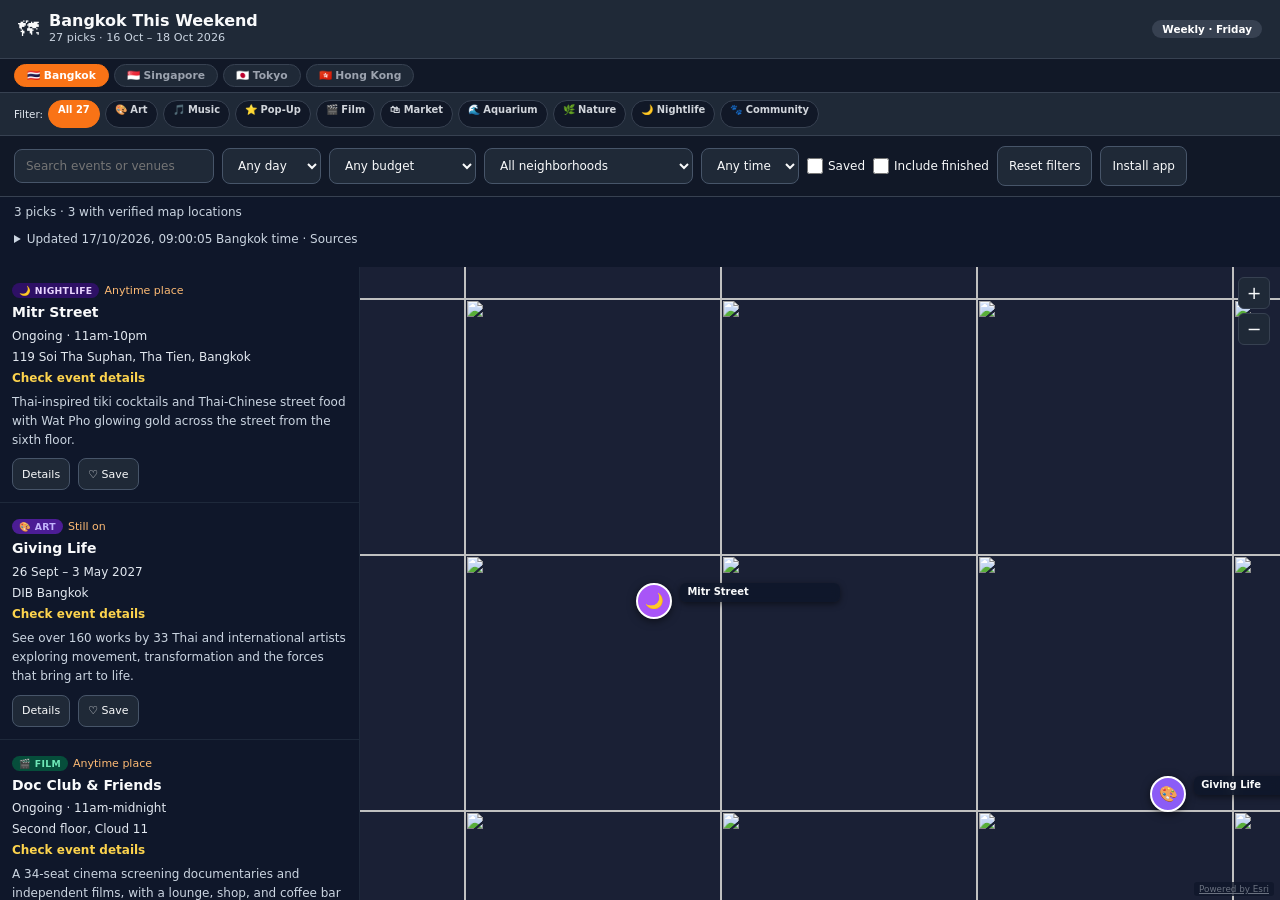
==== commit 1878e65d: "Auto-update: weekend picks Oct 17–18, 2026" ====
--- a/index.html
+++ b/index.html
@@ -309,21 +309,21 @@
 
 <script>
 // ── Data: Bangkok ────────────────────────────────────────────────────────────
-var A_BANGKOK = [{"title":"Duemdum Space's 1 Day Mini Retreat", "event_name":"Duemdum Space's 1 Day Mini Retreat", "city":"Bangkok", "venue":"Duemdum Space", "loc":"Duemdum Space, Bangkok", "neighborhood":"", "cat":"community", "desc":"A small-group mini retreat combining movement, sound meditation and mindful eating to help you unplug from screens.", "time":"Tue-Fri, 10am-noon and 6pm-8pm, Sat-Sun, 10am-noon and 4pm-6pm", "until":"2026-10-15 – 2026-11-01", "price":"B800", "free":0, "price_min":800, "kind":"event", "start_date":"2026-10-15", "end_date":"2026-11-01", "detail_url":"https://www.timeout.com/bangkok/things-to-do/step-away-from-the-screen-for-movement-sound-meditation-and-mindful-eating", "official_url":"https://www.instagram.com/duemdumspace/", "ticket_url":"", "img":"https://media.timeout.com/images/106457011/image.jpg", "access":"", "booking":"Book via @duemdumspace; confirm session and what the price includes", "language":"", "period":"both", "weekdays":[2, 3, 4, 5, 6, 0], "end_at":null, "id":"32fce7b92281", "e":"🐾", "sources":[{"name":"Time Out", "url":"https://www.timeout.com/bangkok/things-to-do/the-best-things-to-do-in-bangkok-this-weekend", "event_url":"https://www.timeout.com/bangkok/things-to-do/step-away-from-the-screen-for-movement-sound-meditation-and-mindful-eating"}], "checked_at":"2026-10-16T14:04:54+07:00", "lat":null, "lng":null, "location_status":"unconfirmed", "maps_url":"", "location_evidence_url":"", "first_seen":"2026-10-16T14:04:54+07:00"}, {"title":"Bangkok Art Walk", "event_name":"Bangkok Art Walk", "city":"Bangkok", "venue":"Pak Khlong Talat", "loc":"Pak Khlong Talat, near MRT Sanam Chai, Bangkok", "neighborhood":"Pak Khlong Talat", "cat":"art", "desc":"Browse Thai and international art, street food and live music amid the flower market's marigolds and jasmine garlands in the Old Town.", "time":"3pm-11pm", "until":"2026-10-16 – 2026-10-18", "price":"Free entry", "free":1, "price_min":0, "kind":"event", "start_date":"2026-10-16", "end_date":"2026-10-18", "detail_url":"https://www.timeout.com/bangkok/things-to-do/wander-pak-khlong-talat-for-art-flowers-and-street-food-at-bangkok-art-walk", "official_url":"", "ticket_url":"", "img":"https://media.timeout.com/images/106457012/image.jpg", "access":"Near MRT Sanam Chai", "booking":"", "language":"", "period":"both", "weekdays":[], "end_at":"2026-10-18T23:00:00+07:00", "id":"6062a6201d41", "e":"🎨", "sources":[{"name":"Time Out", "url":"https://www.timeout.com/bangkok/things-to-do/the-best-things-to-do-in-bangkok-this-weekend", "event_url":"https://www.timeout.com/bangkok/things-to-do/wander-pak-khlong-talat-for-art-flowers-and-street-food-at-bangkok-art-walk"}], "checked_at":"2026-10-16T14:04:54+07:00", "lat":null, "lng":null, "location_status":"unconfirmed", "maps_url":"", "location_evidence_url":"", "first_seen":"2026-10-16T14:04:54+07:00"}, {"title":"PREP Asia Tour: Live in Bangkok 2026", "event_name":"PREP Asia Tour: Live in Bangkok 2026", "city":"Bangkok", "venue":"Melt Livehouse, Cloud 11", "loc":"Melt Livehouse, Cloud 11 Hall, Bangkok", "neighborhood":"", "cat":"music", "desc":"London indie-pop band PREP returns with glossy '80s-tinged pop, R&B and jazz for a room full of singalongs.", "time":"7pm-10pm", "until":"2026-10-17 – 2026-10-17", "price":"Zone B B2,500; Zone A B3,500", "free":0, "price_min":2500, "kind":"event", "start_date":"2026-10-17", "end_date":"2026-10-17", "detail_url":"https://www.timeout.com/bangkok/things-to-do/bangkoks-top-concerts-of-2026", "official_url":"", "ticket_url":"", "img":"https://media.timeout.com/images/106393181/image.jpg", "access":"Melt Livehouse, Cloud 11 Hall", "booking":"Tickets via Ticketmelon; check organiser's final schedule for doors and stage times", "language":"", "period":"evening", "weekdays":[], "end_at":"2026-10-17T22:00:00+07:00", "id":"683577de6385", "e":"🎵", "sources":[{"name":"Time Out", "url":"https://www.timeout.com/bangkok/things-to-do/the-best-things-to-do-in-bangkok-this-weekend", "event_url":"https://www.timeout.com/bangkok/things-to-do/bangkoks-top-concerts-of-2026"}], "checked_at":"2026-10-16T14:04:54+07:00", "lat":null, "lng":null, "location_status":"unconfirmed", "maps_url":"", "location_evidence_url":"", "first_seen":"2026-10-16T14:04:54+07:00"}, {"title":"Star Party at Bangkok Planetarium", "event_name":"Star Party at Bangkok Planetarium", "city":"Bangkok", "venue":"Bangkok Planetarium", "loc":"Bangkok Planetarium complex, futsal court in front of the swimming pool building, beside Building 4, near BTS Ekkamai, Bangkok", "neighborhood":"Ekkamai", "cat":"nature", "desc":"The Thai Astronomical Society sets up telescopes to view Saturn's rings, Titan and lunar craters, with constellation spotting and a children's corner.", "time":"6pm-9pm", "until":"2026-10-17 – 2026-10-17", "price":"Free entry and activities", "free":1, "price_min":0, "kind":"event", "start_date":"2026-10-17", "end_date":"2026-10-17", "detail_url":"https://www.timeout.com/bangkok/news/free-star-party-at-bangkok-planetarium-101226", "official_url":"", "ticket_url":"", "img":"https://media.timeout.com/images/106456388/image.jpg", "access":"Futsal court in front of the swimming pool building, beside Building 4, near BTS Ekkamai", "booking":"Check Thai Astronomical Society's updates before setting off", "language":"", "period":"evening", "weekdays":[], "end_at":"2026-10-17T21:00:00+07:00", "id":"387bdac3f230", "e":"🌿", "sources":[{"name":"Time Out", "url":"https://www.timeout.com/bangkok/things-to-do/the-best-things-to-do-in-bangkok-this-weekend", "event_url":"https://www.timeout.com/bangkok/news/free-star-party-at-bangkok-planetarium-101226"}], "checked_at":"2026-10-16T14:04:54+07:00", "lat":null, "lng":null, "location_status":"unconfirmed", "maps_url":"", "location_evidence_url":"", "first_seen":"2026-10-16T14:04:54+07:00"}, {"title":"Black Music History… Before the Market", "event_name":"Black Music History… Before the Market", "city":"Bangkok", "venue":"Such A Small World, The Corner House", "loc":"3/F, The Corner House, Charoen Krung and Khlong Phadung Krung Kasem, Bangkok", "neighborhood":"Charoen Krung", "cat":"community", "desc":"Julian Cary of 1500 Sound Academy Thailand traces Black music from work songs and church traditions to hip hop and K-pop, followed by an open discussion.", "time":"7.30pm-9.30pm", "until":"2026-10-17 – 2026-10-17", "price":"B499", "free":0, "price_min":499, "kind":"event", "start_date":"2026-10-17", "end_date":"2026-10-17", "detail_url":"https://www.timeout.com/bangkok/news/black-music-history-talk-at-the-corner-house-bangkok-100626", "official_url":"", "ticket_url":"https://restspace.me/event/black-history-and-art-before-the-market", "img":"https://media.timeout.com/images/106454406/image.jpg", "access":"3/F, The Corner House", "booking":"Via Restspace; check booking confirmation for final schedule", "language":"", "period":"evening", "weekdays":[], "end_at":"2026-10-17T21:30:00+07:00", "id":"90b59bb32a18", "e":"🐾", "sources":[{"name":"Time Out", "url":"https://www.timeout.com/bangkok/things-to-do/the-best-things-to-do-in-bangkok-this-weekend", "event_url":"https://www.timeout.com/bangkok/news/black-music-history-talk-at-the-corner-house-bangkok-100626"}], "checked_at":"2026-10-16T14:04:54+07:00", "lat":null, "lng":null, "location_status":"unconfirmed", "maps_url":"", "location_evidence_url":"", "first_seen":"2026-10-16T14:04:54+07:00"}, {"title":"Ros Chaad Thai Banana Party", "event_name":"Ros Chaad Thai Banana Party", "city":"Bangkok", "venue":"Bangkok Kunsthalle", "loc":"Bangkok Kunsthalle, Maitri Chit Road, Hua Lamphong, Bangkok", "neighborhood":"Hua Lamphong", "cat":"community", "desc":"Celebrate native and unusual Thai banana varieties with growers, botanists, snacks and sweets, plus a workshop on making banana leaf dessert parcels.", "time":"9.30am-6pm", "until":"2026-10-17 – 2026-10-17", "price":"Free entry; workshop B750", "free":1, "price_min":0, "kind":"event", "start_date":"2026-10-17", "end_date":"2026-10-17", "detail_url":"https://www.timeout.com/bangkok/things-to-do/meet-the-growers-behind-thailands-unusual-banana-varieties", "official_url":"", "ticket_url":"", "img":"https://media.timeout.com/images/106457017/image.jpg", "access":"", "booking":"Confirm event and workshop timetable with organiser before travelling", "language":"", "period":"both", "weekdays":[], "end_at":"2026-10-17T18:00:00+07:00", "id":"58b87979d8f2", "e":"🐾", "sources":[{"name":"Time Out", "url":"https://www.timeout.com/bangkok/things-to-do/the-best-things-to-do-in-bangkok-this-weekend", "event_url":"https://www.timeout.com/bangkok/things-to-do/meet-the-growers-behind-thailands-unusual-banana-varieties"}], "checked_at":"2026-10-16T14:04:54+07:00", "lat":null, "lng":null, "location_status":"unconfirmed", "maps_url":"", "location_evidence_url":"", "first_seen":"2026-10-16T14:04:54+07:00"}, {"title":"Slowcombo's acrylic painting workshop", "event_name":"Slowcombo's acrylic painting workshop", "city":"Bangkok", "venue":"Slowcombo", "loc":"Slowcombo, Bangkok", "neighborhood":"", "cat":"art", "desc":"Spend a few unhurried hours mixing colours and layering paint, no experience or finished idea required.", "time":"10am-8pm", "until":"2026-10-17 – 2026-10-18", "price":"B290-450", "free":0, "price_min":290, "kind":"event", "start_date":"2026-10-17", "end_date":"2026-10-18", "detail_url":"https://www.timeout.com/bangkok/things-to-do/spend-a-slow-afternoon-mixing-colours-and-painting-at-your-own-pace", "official_url":"", "ticket_url":"", "img":"https://media.timeout.com/images/106457019/image.jpg", "access":"", "booking":"Check individual session times, booking requirements and materials included", "language":"", "period":"both", "weekdays":[], "end_at":null, "id":"21c6eff73da6", "e":"🎨", "sources":[{"name":"Time Out", "url":"https://www.timeout.com/bangkok/things-to-do/the-best-things-to-do-in-bangkok-this-weekend", "event_url":"https://www.timeout.com/bangkok/things-to-do/spend-a-slow-afternoon-mixing-colours-and-painting-at-your-own-pace"}], "checked_at":"2026-10-16T14:04:54+07:00", "lat":null, "lng":null, "location_status":"unconfirmed", "maps_url":"", "location_evidence_url":"", "first_seen":"2026-10-16T14:04:54+07:00"}, {"title":"Clean Sound", "event_name":"Clean Sound", "city":"Bangkok", "venue":"GalileOasis", "loc":"GalileOasis, Bangkok", "neighborhood":"", "cat":"music", "desc":"Four artists from different musical backgrounds use improvisation, minimal sound and meditation in a session without lighting or visual effects.", "time":"4pm-6.30pm", "until":"2026-10-17 – 2026-10-17", "price":"B1,200", "free":0, "price_min":1200, "kind":"event", "start_date":"2026-10-17", "end_date":"2026-10-17", "detail_url":"https://www.timeout.com/bangkok/things-to-do/let-four-artists-use-silence-breath-and-improvisation-to-change-how-you-hear", "official_url":"", "ticket_url":"https://docs.google.com/forms/d/e/1FAIpQLSdLyEb3MhsldHU0-H_a4mX7KImQoaPR9NzCqlkjRbnamey_Kg/viewform?usp=dialog", "img":"https://media.timeout.com/images/106457021/image.jpg", "access":"", "booking":"Via the booking form; confirm artist line-up and session arrangements when booking", "language":"", "period":"evening", "weekdays":[], "end_at":"2026-10-17T18:30:00+07:00", "id":"c54c11eef90c", "e":"🎵", "sources":[{"name":"Time Out", "url":"https://www.timeout.com/bangkok/things-to-do/the-best-things-to-do-in-bangkok-this-weekend", "event_url":"https://www.timeout.com/bangkok/things-to-do/let-four-artists-use-silence-breath-and-improvisation-to-change-how-you-hear"}], "checked_at":"2026-10-16T14:04:54+07:00", "lat":null, "lng":null, "location_status":"unconfirmed", "maps_url":"", "location_evidence_url":"", "first_seen":"2026-10-16T14:04:54+07:00"}, {"title":"Jameel Haiat reading from Leave It in the Rice Field", "event_name":"Jameel Haiat reading from Leave It in the Rice Field", "city":"Bangkok", "venue":"A BOOK with NO NAME", "loc":"A BOOK with NO NAME, Bangkok", "neighborhood":"", "cat":"community", "desc":"Poet and artist Jameel Haiat reads from his new book about cancer, love, American politics and life in Chiang Mai, then signs copies.", "time":"4pm-6pm", "until":"2026-10-17 – 2026-10-17", "price":"Free entry", "free":1, "price_min":0, "kind":"event", "start_date":"2026-10-17", "end_date":"2026-10-17", "detail_url":"https://www.timeout.com/bangkok/things-to-do/hear-jameel-haiat-read-poems-about-cancer-love-and-chiang-mai-life", "official_url":"", "ticket_url":"", "img":"https://media.timeout.com/images/106457022/image.jpg", "access":"", "booking":"", "language":"", "period":"evening", "weekdays":[], "end_at":"2026-10-17T18:00:00+07:00", "id":"481a400ef429", "e":"🐾", "sources":[{"name":"Time Out", "url":"https://www.timeout.com/bangkok/things-to-do/the-best-things-to-do-in-bangkok-this-weekend", "event_url":"https://www.timeout.com/bangkok/things-to-do/hear-jameel-haiat-read-poems-about-cancer-love-and-chiang-mai-life"}], "checked_at":"2026-10-16T14:04:54+07:00", "lat":null, "lng":null, "location_status":"unconfirmed", "maps_url":"", "location_evidence_url":"", "first_seen":"2026-10-16T14:04:54+07:00"}, {"title":"Youth Khon 2026", "event_name":"Youth Khon 2026", "city":"Bangkok", "venue":"Lumphini Hall", "loc":"Lumphini Hall, Lumphini Park, Bangkok", "neighborhood":"Lumphini", "cat":"art", "desc":"More than 80 young performers from the Mathurasin and Siam Rak Silp troupes stage the Ramakien episode Akhra Nari Sida with masks, crowns and embroidered costumes.", "time":"4.30pm-7pm", "until":"2026-10-18 – 2026-10-18", "price":"Free entry", "free":1, "price_min":0, "kind":"event", "start_date":"2026-10-18", "end_date":"2026-10-18", "detail_url":"https://www.timeout.com/bangkok/news/free-khon-show-at-lumphini-hall-in-bangkok-on-october-100726", "official_url":"https://www.timeout.com/bangkok/news/free-khon-show-at-lumphini-hall-in-bangkok-on-october-100726", "ticket_url":"", "img":"https://media.timeout.com/images/106455177/image.jpg", "access":"MRT Silom, Exit 1; doors open at 4.30pm", "booking":"", "language":"", "period":"evening", "weekdays":[], "end_at":"2026-10-18T19:00:00+07:00", "id":"e054929e73cf", "e":"🎨", "sources":[{"name":"Time Out", "url":"https://www.timeout.com/bangkok/things-to-do/the-best-things-to-do-in-bangkok-this-weekend", "event_url":"https://www.timeout.com/bangkok/news/free-khon-show-at-lumphini-hall-in-bangkok-on-october-100726"}], "checked_at":"2026-10-16T14:04:54+07:00", "lat":null, "lng":null, "location_status":"unconfirmed", "maps_url":"", "location_evidence_url":"", "first_seen":"2026-10-16T14:04:54+07:00"}, {"title":"Les Bodins screening with actress Bella Boonsang", "event_name":"Les Bodins screening with actress Bella Boonsang", "city":"Bangkok", "venue":"Le Studio, Le Café des Stagiaires", "loc":"Le Studio, Le Café des Stagiaires, Sathorn Soi 12, Bangkok", "neighborhood":"Sathorn", "cat":"film", "desc":"Catch a screening of Les Bodins then meet actress Bella Boonsang over food and drinks ordered à la carte.", "time":"6pm start", "until":"2026-10-18 – 2026-10-18", "price":"Free entry", "free":1, "price_min":0, "kind":"event", "start_date":"2026-10-18", "end_date":"2026-10-18", "detail_url":"https://www.timeout.com/bangkok/things-to-do/watch-les-bodins-and-meet-actress-bella-boonsang-at-le-studio", "official_url":"", "ticket_url":"", "img":"https://media.timeout.com/images/106457024/image.jpg", "access":"", "booking":"Enquiries 097 130 7534; check film title, screening language and subtitle availability with the venue", "language":"", "period":"evening", "weekdays":[], "end_at":null, "id":"91f1654bee26", "e":"🎬", "sources":[{"name":"Time Out", "url":"https://www.timeout.com/bangkok/things-to-do/the-best-things-to-do-in-bangkok-this-weekend", "event_url":"https://www.timeout.com/bangkok/things-to-do/watch-les-bodins-and-meet-actress-bella-boonsang-at-le-studio"}], "checked_at":"2026-10-16T14:04:54+07:00", "lat":null, "lng":null, "location_status":"unconfirmed", "maps_url":"", "location_evidence_url":"", "first_seen":"2026-10-16T14:04:54+07:00"}, {"title":"Fortune Teller", "event_name":"Fortune Teller", "city":"Bangkok", "venue":"The Storeys, One Bangkok", "loc":"Second floor, The Storeys, One Bangkok, Bangkok", "neighborhood":"Lumphini", "cat":"art", "desc":"French artist Julie Stephen Chheng's interactive projections and AR app send you hunting for eight nature spirits around the complex, with paper craft and ceramic painting workshops.", "time":"10am-8pm", "until":"2026-10-16 – 2026-11-15", "price":"Free exhibition entry", "free":1, "price_min":0, "kind":"exhibition", "start_date":"2026-10-16", "end_date":"2026-11-15", "detail_url":"https://www.timeout.com/bangkok/things-to-do/find-hidden-nature-spirits-and-paint-ceramics-at-one-bangkok", "official_url":"", "ticket_url":"", "img":"https://www.bkmagazine.com/wp-content/uploads/2026/10/ftl-content_cover-01-1024x1024.jpg", "access":"Second floor, The Storeys", "booking":"Check workshop schedule before visiting if you have a particular activity in mind", "language":"", "period":"both", "weekdays":[], "end_at":null, "id":"8a740d98eccb", "e":"🎨", "sources":[{"name":"Time Out", "url":"https://www.timeout.com/bangkok/things-to-do/the-best-things-to-do-in-bangkok-this-weekend", "event_url":"https://www.timeout.com/bangkok/things-to-do/find-hidden-nature-spirits-and-paint-ceramics-at-one-bangkok"}, {"name":"BK Magazine", "url":"https://www.bkmagazine.com/things-to-do/18-things-to-do-in-bangkok-this-weekend-oct-8-11/", "event_url":"https://www.onebangkok.com/en/whats-happening/fortune-teller/"}], "checked_at":"2026-10-16T14:04:54+07:00", "lat":13.726612, "lng":100.545995, "location_status":"verified", "maps_url":"", "location_evidence_url":"https://www.timeout.com/bangkok/things-to-do/find-hidden-nature-spirits-and-paint-ceramics-at-one-bangkok", "venue_id":"the-storeys-one-bangkok", "first_seen":"2026-10-11T09:27:51+07:00"}, {"title":"Mitr Street", "event_name":"Mitr Street", "city":"Bangkok", "venue":"Mitr Street", "loc":"Mitr Street, 119 Soi Tha Suphan, Tha Tien, Bangkok", "neighborhood":"Tha Tien", "cat":"nightlife", "desc":"Thai tiki cocktails and Thai-Chinese street food on a six-storey rooftop with Wat Pho glowing gold across the street.", "time":"11am-10pm", "until":"Ongoing", "price":"Check event details", "free":0, "price_min":null, "kind":"anytime", "start_date":null, "end_date":null, "detail_url":"https://www.timeout.com/bangkok/restaurants/mitr-street-tha-tien", "official_url":"", "ticket_url":"", "img":"https://media.timeout.com/images/106443358/image.jpg", "access":"Sixth floor Thaiki Rooftop Bar", "booking":"", "language":"", "period":"both", "weekdays":[0, 1, 2, 3, 4, 5, 6], "end_at":null, "id":"cd72e17b7788", "e":"🌙", "sources":[{"name":"Time Out", "url":"https://www.timeout.com/bangkok/things-to-do/the-best-things-to-do-in-bangkok-this-weekend", "event_url":"https://www.timeout.com/bangkok/restaurants/mitr-street-tha-tien"}], "checked_at":"2026-10-16T14:04:54+07:00", "lat":13.745155, "lng":100.49157, "location_status":"verified", "maps_url":"", "location_evidence_url":"https://www.timeout.com/bangkok/restaurants/mitr-street-tha-tien", "venue_id":"mitr-street", "first_seen":"2026-10-11T09:27:51+07:00"}, {"title":"Summon at The Commons", "event_name":"Summon at The Commons", "city":"Bangkok", "venue":"theCOMMONS Cloud 11", "loc":"theCOMMONS Cloud 11", "neighborhood":"Phra Khanong", "cat":"community", "desc":"Trade your usual game night for horror-themed board games like Betrayal at House on the Hill and an Ouija-inspired challenge.", "time":"", "until":"2026-10-16 – 2026-10-16", "price":"Check event details", "free":0, "price_min":null, "kind":"event", "start_date":"2026-10-16", "end_date":"2026-10-16", "detail_url":"https://www.ticketmelon.com/thecommons-cloud11/halloween-board-game-2026-c11", "official_url":"", "ticket_url":"https://www.ticketmelon.com/thecommons-cloud11/halloween-board-game-2026-c11", "img":"https://www.bkmagazine.com/wp-content/uploads/2026/10/download-3-1024x480.jpg", "access":"", "booking":"Walk-ins welcome, booking ahead recommended", "language":"", "period":"unknown", "weekdays":[4], "end_at":null, "id":"54909c0aa660", "e":"🐾", "sources":[{"name":"BK Magazine", "url":"https://www.bkmagazine.com/things-to-do/16-things-to-do-in-bangkok-this-weekend-oct-15-18/", "event_url":"https://www.ticketmelon.com/thecommons-cloud11/halloween-board-game-2026-c11"}], "checked_at":"2026-10-16T14:04:54+07:00", "lat":null, "lng":null, "location_status":"unconfirmed", "maps_url":"", "location_evidence_url":"", "first_seen":"2026-10-16T14:04:54+07:00"}, {"title":"Sick Individuals", "event_name":"Sick Individuals", "city":"Bangkok", "venue":"Levels", "loc":"Levels, Bangkok", "neighborhood":"Bangkok", "cat":"nightlife", "desc":"Dutch festival duo Sick Individuals bring big-room drops and progressive house energy to Levels, with a drink voucher per ticket.", "time":"", "until":"2026-10-16 – 2026-10-16", "price":"Check event details", "free":0, "price_min":null, "kind":"event", "start_date":"2026-10-16", "end_date":"2026-10-16", "detail_url":"https://www.ticketmelon.com/levels/sickindividuals", "official_url":"", "ticket_url":"https://www.ticketmelon.com/levels/sickindividuals", "img":"https://www.bkmagazine.com/wp-content/uploads/2026/10/download-4.jpg", "access":"", "booking":"", "language":"", "period":"evening", "weekdays":[4], "end_at":null, "id":"da481b86351a", "e":"🌙", "sources":[{"name":"BK Magazine", "url":"https://www.bkmagazine.com/things-to-do/16-things-to-do-in-bangkok-this-weekend-oct-15-18/", "event_url":"https://www.ticketmelon.com/levels/sickindividuals"}], "checked_at":"2026-10-16T14:04:54+07:00", "lat":null, "lng":null, "location_status":"unconfirmed", "maps_url":"", "location_evidence_url":"", "first_seen":"2026-10-16T14:04:54+07:00"}, {"title":"Tiger Mia", "event_name":"Tiger Mia", "city":"Bangkok", "venue":"Bangkok Island", "loc":"Bangkok Island", "neighborhood":"Bangkok", "cat":"music", "desc":"Taiwanese heavy act Tiger Mia headline with locals Mergency In Mind, We The Watchmen, The Rocket Whale and Strive For Nothing.", "time":"20:00", "until":"2026-10-16 – 2026-10-16", "price":"Check event details", "free":0, "price_min":null, "kind":"event", "start_date":"2026-10-16", "end_date":"2026-10-16", "detail_url":"https://www.ticketmelon.com/bangkokisland/Tigermiagodpouringneonasiatour", "official_url":"", "ticket_url":"https://www.ticketmelon.com/bangkokisland/Tigermiagodpouringneonasiatour", "img":"https://www.bkmagazine.com/wp-content/uploads/2026/10/4131ef05a83611f1923401117567899b-1024x992.jpg", "access":"Doors open 19:00, show starts 20:00", "booking":"", "language":"", "period":"evening", "weekdays":[4], "end_at":null, "id":"3b5b3e713c90", "e":"🎵", "sources":[{"name":"BK Magazine", "url":"https://www.bkmagazine.com/things-to-do/16-things-to-do-in-bangkok-this-weekend-oct-15-18/", "event_url":"https://www.ticketmelon.com/bangkokisland/Tigermiagodpouringneonasiatour"}], "checked_at":"2026-10-16T14:04:54+07:00", "lat":null, "lng":null, "location_status":"unconfirmed", "maps_url":"", "location_evidence_url":"", "first_seen":"2026-10-16T14:04:54+07:00"}, {"title":"Dogfest 5", "event_name":"Dogfest 5", "city":"Bangkok", "venue":"Hair of the Dog Phrom Phong", "loc":"Hair of the Dog Phrom Phong", "neighborhood":"Phrom Phong", "cat":"nightlife", "desc":"Unlimited pours across 29 taps and 40 kegs of IPA, DDH, DIPA and more, plus a commemorative glass to take home.", "time":"", "until":"2026-10-17 – 2026-10-17", "price":"B1,800 early bird / B2,500 at the door", "free":0, "price_min":1800, "kind":"event", "start_date":"2026-10-17", "end_date":"2026-10-17", "detail_url":"https://megatix.in.th/events/dogfest-5", "official_url":"", "ticket_url":"https://megatix.in.th/events/dogfest-5", "img":"https://www.bkmagazine.com/wp-content/uploads/2026/10/sbnqcscpwkvaxvd0stkuirt8krt4tiivxunnpq5u-1024x512.png", "access":"", "booking":"", "language":"", "period":"both", "weekdays":[5], "end_at":null, "id":"f1a84884b982", "e":"🌙", "sources":[{"name":"BK Magazine", "url":"https://www.bkmagazine.com/things-to-do/16-things-to-do-in-bangkok-this-weekend-oct-15-18/", "event_url":"https://megatix.in.th/events/dogfest-5"}], "checked_at":"2026-10-16T14:04:54+07:00", "lat":null, "lng":null, "location_status":"unconfirmed", "maps_url":"", "location_evidence_url":"", "first_seen":"2026-10-16T14:04:54+07:00"}, {"title":"Rhyme Kulture", "event_name":"Rhyme Kulture", "city":"Bangkok", "venue":"Centara Grand at CentralWorld", "loc":"57th floor, Centara Grand at CentralWorld", "neighborhood":"Pathum Wan", "cat":"nightlife", "desc":"Hip-hop classics, R&B and rap with skyline views on the 57th floor, curated by Thai and American DJs and MCs.", "time":"", "until":"2026-10-17 – 2026-10-17", "price":"Check event details", "free":0, "price_min":null, "kind":"event", "start_date":"2026-10-17", "end_date":"2026-10-17", "detail_url":"https://www.ticketmelon.com/bangkoknightradar/rhymekulture1", "official_url":"", "ticket_url":"https://www.ticketmelon.com/bangkoknightradar/rhymekulture1", "img":"https://www.bkmagazine.com/wp-content/uploads/2026/10/eed92217c54911f1911101117567899b.png", "access":"57th floor", "booking":"", "language":"", "period":"evening", "weekdays":[5], "end_at":null, "id":"f92abad7b7aa", "e":"🌙", "sources":[{"name":"BK Magazine", "url":"https://www.bkmagazine.com/things-to-do/16-things-to-do-in-bangkok-this-weekend-oct-15-18/", "event_url":"https://www.ticketmelon.com/bangkoknightradar/rhymekulture1"}], "checked_at":"2026-10-16T14:04:54+07:00", "lat":null, "lng":null, "location_status":"unconfirmed", "maps_url":"", "location_evidence_url":"", "first_seen":"2026-10-16T14:04:54+07:00"}, {"title":"Art Battle Bangkok", "event_name":"Art Battle Bangkok", "city":"Bangkok", "venue":"Art Battle Bangkok", "loc":"Bangkok", "neighborhood":"Bangkok", "cat":"art", "desc":"A dozen artists race the clock in 20-minute live painting rounds while the audience votes and bids on finished canvases.", "time":"", "until":"2026-10-17 – 2026-10-17", "price":"Check event details", "free":0, "price_min":null, "kind":"event", "start_date":"2026-10-17", "end_date":"2026-10-17", "detail_url":"https://www.ticketmelon.com/art-battle-bangkok/artbattle17oct", "official_url":"", "ticket_url":"https://www.ticketmelon.com/art-battle-bangkok/artbattle17oct", "img":"https://www.bkmagazine.com/wp-content/uploads/2026/10/b095ed7b-738f-4f1b-bc78-81d3a7a38ee4-1024x424.png", "access":"", "booking":"", "language":"", "period":"unknown", "weekdays":[5], "end_at":null, "id":"ab2bba552dc3", "e":"🎨", "sources":[{"name":"BK Magazine", "url":"https://www.bkmagazine.com/things-to-do/16-things-to-do-in-bangkok-this-weekend-oct-15-18/", "event_url":"https://www.ticketmelon.com/art-battle-bangkok/artbattle17oct"}], "checked_at":"2026-10-16T14:04:54+07:00", "lat":null, "lng":null, "location_status":"unconfirmed", "maps_url":"", "location_evidence_url":"", "first_seen":"2026-10-16T14:04:54+07:00"}, {"title":"Orbiting Shadows", "event_name":"Orbiting Shadows", "city":"Bangkok", "venue":"DUAL", "loc":"DUAL, Bangkok", "neighborhood":"Bangkok", "cat":"nightlife", "desc":"Japanese-born, UK-based DJ Junki Inoue joins DOTT and Payu for a deep house and techno session at DUAL.", "time":"", "until":"2026-10-17 – 2026-10-17", "price":"Check event details", "free":0, "price_min":null, "kind":"event", "start_date":"2026-10-17", "end_date":"2026-10-17", "detail_url":"https://www.ticketmelon.com/DUAL/JunkiInoue", "official_url":"", "ticket_url":"https://www.ticketmelon.com/DUAL/JunkiInoue", "img":"https://www.bkmagazine.com/wp-content/uploads/2026/10/c683b114b1a311f1990801117567899b-1024x900.jpg", "access":"", "booking":"", "language":"", "period":"evening", "weekdays":[5], "end_at":null, "id":"b2fd03118ca4", "e":"🌙", "sources":[{"name":"BK Magazine", "url":"https://www.bkmagazine.com/things-to-do/16-things-to-do-in-bangkok-this-weekend-oct-15-18/", "event_url":"https://www.ticketmelon.com/DUAL/JunkiInoue"}], "checked_at":"2026-10-16T14:04:54+07:00", "lat":null, "lng":null, "location_status":"unconfirmed", "maps_url":"", "location_evidence_url":"", "first_seen":"2026-10-16T14:04:54+07:00"}, {"title":"Tribe Sunrise", "event_name":"Tribe Sunrise", "city":"Bangkok", "venue":"Tribe Sunrise", "loc":"Bangkok", "neighborhood":"Bangkok", "cat":"community", "desc":"A sunrise 4km or 8km run followed by ice bath, pool access, music and singles-friendly wristbands.", "time":"Sunrise", "until":"2026-10-18 – 2026-10-18", "price":"Check event details", "free":0, "price_min":null, "kind":"event", "start_date":"2026-10-18", "end_date":"2026-10-18", "detail_url":"https://megatix.in.th/events/tribe-runrise-vol2?source=home", "official_url":"", "ticket_url":"https://megatix.in.th/events/tribe-runrise-vol2?source=home", "img":"https://www.bkmagazine.com/wp-content/uploads/2026/10/khmwtdai3gfobfjm3rewomru7vudxvftm4w3ckmq-1024x372.png", "access":"", "booking":"", "language":"", "period":"day", "weekdays":[6], "end_at":null, "id":"b13b28a5f8c1", "e":"🐾", "sources":[{"name":"BK Magazine", "url":"https://www.bkmagazine.com/things-to-do/16-things-to-do-in-bangkok-this-weekend-oct-15-18/", "event_url":"https://megatix.in.th/events/tribe-runrise-vol2?source=home"}], "checked_at":"2026-10-16T14:04:54+07:00", "lat":null, "lng":null, "location_status":"unconfirmed", "maps_url":"", "location_evidence_url":"", "first_seen":"2026-10-16T14:04:54+07:00"}, {"title":"Dynamite", "event_name":"Dynamite", "city":"Bangkok", "venue":"Holding On Records", "loc":"Holding On Records, Bangkok", "neighborhood":"Bangkok", "cat":"music", "desc":"London hardcore punks Dynamite hit Bangkok with Dutch veterans Born from Pain and locals Monument X, Sloane and SCUTT.", "time":"", "until":"2026-10-18 – 2026-10-18", "price":"Check event details", "free":0, "price_min":null, "kind":"event", "start_date":"2026-10-18", "end_date":"2026-10-18", "detail_url":"https://www.ticketmelon.com/holdingonrecords/dynamitebkek", "official_url":"", "ticket_url":"https://www.ticketmelon.com/holdingonrecords/dynamitebkek", "img":"https://www.bkmagazine.com/wp-content/uploads/2026/10/download-5-1024x320.jpg", "access":"", "booking":"", "language":"", "period":"evening", "weekdays":[6], "end_at":null, "id":"56d6f9d074fe", "e":"🎵", "sources":[{"name":"BK Magazine", "url":"https://www.bkmagazine.com/things-to-do/16-things-to-do-in-bangkok-this-weekend-oct-15-18/", "event_url":"https://www.ticketmelon.com/holdingonrecords/dynamitebkek"}], "checked_at":"2026-10-16T14:04:54+07:00", "lat":null, "lng":null, "location_status":"unconfirmed", "maps_url":"", "location_evidence_url":"", "first_seen":"2026-10-16T14:04:54+07:00"}, {"title":"A Taste of the Coast", "event_name":"A Taste of the Coast", "city":"Bangkok", "venue":"Sheraton Grande Sukhumvit", "loc":"Sheraton Grande Sukhumvit, A Luxury Collection Hotel, Bangkok", "neighborhood":"Sukhumvit", "cat":"community", "desc":"A coastal Thai seafood jazz brunch with the Jazziam Band featuring Bondipity.", "time":"", "until":"2026-10-18 – 2026-10-18", "price":"Check event details", "free":0, "price_min":null, "kind":"event", "start_date":"2026-10-18", "end_date":"2026-10-18", "detail_url":"https://www.marriott.com/offers/sunday-jazzy-brunch-OFF-221764/bkklc-sheraton-grande-sukhumvit-a-luxury-collection-hotel-bangkok", "official_url":"https://www.marriott.com/offers/sunday-jazzy-brunch-OFF-221764/bkklc-sheraton-grande-sukhumvit-a-luxury-collection-hotel-bangkok", "ticket_url":"", "img":"https://www.bkmagazine.com/wp-content/uploads/2026/10/lc-bkklc-sunday-jazzy-brunch-31275_pano-hor-1024x341.webp", "access":"", "booking":"", "language":"", "period":"day", "weekdays":[6], "end_at":null, "id":"0d7a87e710a9", "e":"🐾", "sources":[{"name":"BK Magazine", "url":"https://www.bkmagazine.com/things-to-do/16-things-to-do-in-bangkok-this-weekend-oct-15-18/", "event_url":"https://www.marriott.com/offers/sunday-jazzy-brunch-OFF-221764/bkklc-sheraton-grande-sukhumvit-a-luxury-collection-hotel-bangkok"}], "checked_at":"2026-10-16T14:04:54+07:00", "lat":null, "lng":null, "location_status":"unconfirmed", "maps_url":"", "location_evidence_url":"", "first_seen":"2026-10-16T14:04:54+07:00"}, {"title":"Trap Land Music Festival", "event_name":"Trap Land Music Festival", "city":"Bangkok", "venue":"Trap Land Music Festival", "loc":"Bangkok", "neighborhood":"Bangkok", "cat":"music", "desc":"An afternoon of Thai rap, streetwear and lifestyle market stalls, plus food and drink across a full lights-and-sound production.", "time":"Afternoon", "until":"2026-10-18 – 2026-10-18", "price":"Check event details", "free":0, "price_min":null, "kind":"event", "start_date":"2026-10-18", "end_date":"2026-10-18", "detail_url":"https://www.eventpop.me/e/162750/traplandmusicfestival", "official_url":"", "ticket_url":"https://www.eventpop.me/e/162750/traplandmusicfestival", "img":"https://www.bkmagazine.com/wp-content/uploads/2026/10/c365a9536a52ff0c52617d86a59df9a5702e3049.jpg", "access":"", "booking":"", "language":"", "period":"day", "weekdays":[6], "end_at":null, "id":"f5bed29da8b5", "e":"🎵", "sources":[{"name":"BK Magazine", "url":"https://www.bkmagazine.com/things-to-do/16-things-to-do-in-bangkok-this-weekend-oct-15-18/", "event_url":"https://www.eventpop.me/e/162750/traplandmusicfestival"}], "checked_at":"2026-10-16T14:04:54+07:00", "lat":null, "lng":null, "location_status":"unconfirmed", "maps_url":"", "location_evidence_url":"", "first_seen":"2026-10-16T14:04:54+07:00"}, {"title":"Radio Mame", "event_name":"Radio Mame", "city":"Bangkok", "venue":"Allso Bar", "loc":"Allso Bar, Thonglor", "neighborhood":"Thonglor", "cat":"nightlife", "desc":"South of France and Koh Samui's Radio Mame brings hip-hop and funk to BAD-Award finalist dive bar Allso.", "time":"", "until":"2026-10-18 – 2026-10-18", "price":"Check event details", "free":0, "price_min":null, "kind":"event", "start_date":"2026-10-18", "end_date":"2026-10-18", "detail_url":"https://www.instagram.com/p/Dea5Wv0TnAb/?hl=en", "official_url":"", "ticket_url":"", "img":"https://www.bkmagazine.com/wp-content/uploads/2026/10/snapinsta.to_843324353_17984094447105255_6598953999885936969_n-819x1024.jpg", "access":"", "booking":"", "language":"", "period":"evening", "weekdays":[6], "end_at":null, "id":"89666da58da7", "e":"🌙", "sources":[{"name":"BK Magazine", "url":"https://www.bkmagazine.com/things-to-do/16-things-to-do-in-bangkok-this-weekend-oct-15-18/", "event_url":"https://www.instagram.com/p/Dea5Wv0TnAb/?hl=en"}], "checked_at":"2026-10-16T14:04:54+07:00", "lat":null, "lng":null, "location_status":"unconfirmed", "maps_url":"", "location_evidence_url":"", "first_seen":"2026-10-16T14:04:54+07:00"}, {"title":"Giving Life", "event_name":"Giving Life", "city":"Bangkok", "venue":"Dib Bangkok", "loc":"DIB Bangkok", "neighborhood":"Phra Khanong", "cat":"art", "desc":"See over 160 works by 33 Thai and international artists exploring movement, transformation and the forces that bring art to life.", "time":"", "until":"3 May 2027", "price":"Check event details", "free":0, "price_min":null, "kind":"exhibition", "start_date":"2026-09-26", "end_date":"2027-05-03", "detail_url":"https://www.bangkokartcity.org/discover-detail/giving-life", "official_url":"", "ticket_url":"https://dibbangkok.org/exhibition-home/post/james-turrrell.html", "img":"https://framerusercontent.com/images/KSDy72lPdjPE2I1DAm5V21C1i0.jpg?width=5921&height=4737", "access":"", "booking":"", "language":"", "period":"unknown", "weekdays":[], "end_at":null, "id":"8d1c6a105f7d", "e":"🎨", "sources":[{"name":"Time Out", "url":"https://www.timeout.com/bangkok/things-to-do/the-best-things-to-do-in-bangkok-this-weekend", "event_url":"https://www.timeout.com/bangkok/things-to-do/watch-alexander-calders-mobiles-move-at-dib-bangkok"}, {"name":"Bangkok Art City", "url":"https://www.bangkokartcity.org/", "event_url":"https://www.bangkokartcity.org/discover-detail/giving-life"}], "checked_at":"2026-10-16T14:04:54+07:00", "lat":13.7129126, "lng":100.5797653, "location_status":"verified", "maps_url":"https://maps.app.goo.gl/2Nfmyg7VYiej1rf26", "location_evidence_url":"https://dibbangkok.org/plan-your-visit", "venue_id":"dib-bangkok", "first_seen":"2026-10-11T09:27:51+07:00"}, {"title":"STILL : ON", "event_name":"STILL : ON", "city":"Bangkok", "venue":"River City Bangkok", "loc":"RCB Galleria 5, 3rd Floor, River City Bangkok", "neighborhood":"Talat Noi", "cat":"art", "desc":"A solo exhibition by Munins exploring how the mind works through three essential processes amid a world that never stops moving.", "time":"", "until":"15 November 2026", "price":"Check event details", "free":0, "price_min":null, "kind":"exhibition", "start_date":"2026-10-02", "end_date":"2026-11-15", "detail_url":"https://www.bangkokartcity.org/discover-detail/still-on", "official_url":"", "ticket_url":"", "img":"https://framerusercontent.com/images/T2ubnjsO1o5Kygc9jTClOzTmPhU.jpg?width=2250&height=2812", "access":"RCB Galleria 5, 3rd Floor", "booking":"", "language":"", "period":"unknown", "weekdays":[], "end_at":null, "id":"2eaeb2c5e020", "e":"🎨", "sources":[{"name":"Bangkok Art City", "url":"https://www.bangkokartcity.org/", "event_url":"https://www.bangkokartcity.org/discover-detail/still-on"}], "checked_at":"2026-10-16T14:04:54+07:00", "lat":13.7301721, "lng":100.5132093, "location_status":"verified", "maps_url":"https://goo.gl/maps/Li8Y2XJAd5Ezv2zz7", "location_evidence_url":"https://rivercitybangkok.com/plan-your-visit/", "venue_id":"river-city", "first_seen":"2026-10-11T09:27:51+07:00"}, {"title":"Colors, A Reflection of Creation-Aesthetics in Art at ICONSIAM", "event_name":"Colors, A Reflection of Creation-Aesthetics in Art at ICONSIAM", "city":"Bangkok", "venue":"ICONSIAM", "loc":"ICONLUXE M floor, ICONSIAM", "neighborhood":"Charoen Nakhon", "cat":"art", "desc":"Discover 52 exquisitely crafted model royal barges and the history of Thailand's royal barge procession, including four key vessels from the 2026 ceremony.", "time":"", "until":"8 November 2026", "price":"Check event details", "free":0, "price_min":null, "kind":"exhibition", "start_date":"2026-09-28", "end_date":"2026-11-08", "detail_url":"https://www.bangkokartcity.org/discover-detail/colors-a-reflection-of-creation-aesthetics-in-art-at-iconsiam", "official_url":"", "ticket_url":"", "img":"https://framerusercontent.com/images/Opk1vBjV19e2rjZgmokk0SL3x0.jpg?width=4001&height=2251", "access":"ICONLUXE M floor", "booking":"", "language":"", "period":"unknown", "weekdays":[], "end_at":null, "id":"7c33eb5b09f9", "e":"🎨", "sources":[{"name":"Bangkok Art City", "url":"https://www.bangkokartcity.org/", "event_url":"https://www.bangkokartcity.org/discover-detail/colors-a-reflection-of-creation-aesthetics-in-art-at-iconsiam"}], "checked_at":"2026-10-16T14:04:54+07:00", "lat":13.72623, "lng":100.510968, "location_status":"verified", "maps_url":"", "location_evidence_url":"https://www.timeout.com/bangkok/shopping/iconsiam", "venue_id":"iconsiam", "first_seen":"2026-10-11T09:27:51+07:00"}, {"title":"Aesthetics Heritage", "event_name":"Aesthetics Heritage", "city":"Bangkok", "venue":"Sriwiang Gallery", "loc":"Sriwiang Gallery", "neighborhood":"Bang Rak", "cat":"art", "desc":"Explore four interconnected ideas: Shared Heritage, Cultural Belonging, Shared Ownership, and Stewardship.", "time":"", "until":"31 October 2026", "price":"Check event details", "free":0, "price_min":null, "kind":"exhibition", "start_date":"2026-09-19", "end_date":"2026-10-31", "detail_url":"https://www.bangkokartcity.org/discover-detail/aesthetics-heritage", "official_url":"", "ticket_url":"", "img":"https://framerusercontent.com/images/tP88iitkoPVBcXgYsxUlie0OME.jpg?width=1080&height=1350", "access":"", "booking":"", "language":"", "period":"unknown", "weekdays":[], "end_at":null, "id":"ddaf301493b4", "e":"🎨", "sources":[{"name":"Bangkok Art City", "url":"https://www.bangkokartcity.org/", "event_url":"https://www.bangkokartcity.org/discover-detail/aesthetics-heritage"}], "checked_at":"2026-10-16T14:04:54+07:00", "lat":13.722176, "lng":100.517401, "location_status":"verified", "maps_url":"", "location_evidence_url":"https://www.bangkokartcity.org/discover-detail/aesthetics-heritage", "venue_id":"sriwiang", "first_seen":"2026-10-11T09:34:45+07:00"}, {"title":"At the Threshold", "event_name":"At the Threshold", "city":"Bangkok", "venue":"Play Art House", "loc":"Play Art House, Song Wat Road", "neighborhood":"Song Wat", "cat":"art", "desc":"Paintings exploring memory and the passage of time, with human figures emerging between abstraction and recognition.", "time":"Tue-Thu 10am-5pm, Fri-Sun 10am-6pm, closed Mon", "until":"2026-10-10 – 2026-11-08", "price":"Free entry", "free":1, "price_min":null, "kind":"exhibition", "start_date":"2026-10-10", "end_date":"2026-11-08", "detail_url":"https://www.timeout.com/bangkok/things-to-do/sit-with-fading-figures-at-trey-hursts-solo-exhibition", "official_url":"", "ticket_url":"", "img":"https://media.timeout.com/images/106454929/image.jpg", "access":"", "booking":"", "language":"", "period":"day", "weekdays":[1, 2, 3, 4, 5, 6], "end_at":null, "id":"a45267a3516b", "e":"🎨", "sources":[{"name":"Time Out", "url":"https://www.timeout.com/bangkok/things-to-do/the-best-things-to-do-in-bangkok-this-weekend", "event_url":"https://www.timeout.com/bangkok/things-to-do/sit-with-fading-figures-at-trey-hursts-solo-exhibition"}], "checked_at":"2026-10-11T09:43:19+07:00", "lat":13.737733, "lng":100.508465, "location_status":"verified", "maps_url":"", "location_evidence_url":"https://www.timeout.com/bangkok/things-to-do/sit-with-fading-figures-at-trey-hursts-solo-exhibition", "venue_id":"play-art-house", "first_seen":"2026-10-11T09:27:51+07:00"}, {"title":"Doc Club & Friends", "event_name":"Doc Club & Friends", "city":"Bangkok", "venue":"Doc Club & Friends", "loc":"Second floor, Cloud 11", "neighborhood":"Punnawithi", "cat":"film", "desc":"A 34-seat cinema screening documentaries and independent films, with a lounge, shop, and coffee bar – open daily.", "time":"11am-midnight", "until":"Ongoing", "price":"Check event details", "free":0, "price_min":null, "kind":"anytime", "start_date":null, "end_date":null, "detail_url":"https://www.timeout.com/bangkok/theater/doc-club-friends", "official_url":"https://docclubandfriends.com/", "ticket_url":"", "img":"https://media.timeout.com/images/106452255/image.jpg", "access":"Take the skywalk from BTS Punnawithi Exit 6", "booking":"", "language":"", "period":"both", "weekdays":[0, 1, 2, 3, 4, 5, 6], "end_at":null, "id":"32324b0d8cfb", "e":"🎬", "sources":[{"name":"Time Out", "url":"https://www.timeout.com/bangkok/things-to-do/the-best-things-to-do-in-bangkok-this-weekend", "event_url":"https://www.timeout.com/bangkok/theater/doc-club-friends"}], "checked_at":"2026-10-11T09:43:19+07:00", "lat":13.682693, "lng":100.608271, "location_status":"verified", "maps_url":"", "location_evidence_url":"https://www.timeout.com/bangkok/theater/doc-club-friends", "venue_id":"doc-club", "first_seen":"2026-10-11T09:27:51+07:00"}];
-var META_BANGKOK = {"updated_at": "2026-10-16T14:04:54+07:00", "sources": [{"name": "Time Out", "url": "https://www.timeout.com/bangkok/things-to-do/the-best-things-to-do-in-bangkok-this-weekend", "status": "ok", "count": 13, "rejected": 1}, {"name": "BK Magazine", "url": "https://www.bkmagazine.com/things-to-do/16-things-to-do-in-bangkok-this-weekend-oct-15-18/", "status": "ok", "count": 12, "rejected": 5}, {"name": "Bangkok Art City", "url": "https://www.bangkokartcity.org/", "status": "ok", "count": 4, "rejected": 1}, {"name": "River City", "url": "https://rivercitybangkok.com/whats-on/", "status": "unavailable", "count": 0}, {"name": "Eventpop", "url": "https://www.eventpop.me/?locale=en", "status": "unavailable", "count": 0}], "weekend_start": "2026-10-16", "weekend_end": "2026-10-18", "unconfirmed_locations": 23};
+var A_BANGKOK = [{"title":"Duemdum Space 1 Day Mini Retreat", "event_name":"Duemdum Space 1 Day Mini Retreat", "city":"Bangkok", "venue":"Duemdum Space", "loc":"Duemdum Space", "neighborhood":"", "cat":"community", "desc":"A screen-free two-hour session of movement, sound meditation and mindful eating limited to six people.", "time":"Tue-Fri 10am-noon and 6pm-8pm; Sat-Sun 10am-noon and 4pm-6pm", "until":"2026-10-17 – 2026-10-18", "price":"B800", "free":0, "price_min":800, "kind":"event", "start_date":"2026-10-17", "end_date":"2026-10-18", "detail_url":"https://www.timeout.com/bangkok/things-to-do/step-away-from-the-screen-for-movement-sound-meditation-and-mindful-eating", "official_url":"", "ticket_url":"", "img":"https://media.timeout.com/images/106457011/image.jpg", "access":"", "booking":"Book via @duemdumspace on Instagram; confirm session and inclusions", "language":"", "period":"both", "weekdays":[0, 1, 2, 3, 4, 5, 6], "end_at":null, "id":"32fce7b92281", "e":"🐾", "sources":[{"name":"Time Out", "url":"https://www.timeout.com/bangkok/things-to-do/the-best-things-to-do-in-bangkok-this-weekend", "event_url":"https://www.timeout.com/bangkok/things-to-do/step-away-from-the-screen-for-movement-sound-meditation-and-mindful-eating"}], "checked_at":"2026-10-17T09:00:05+07:00", "lat":null, "lng":null, "location_status":"unconfirmed", "maps_url":"", "location_evidence_url":"", "first_seen":"2026-10-16T14:04:54+07:00"}, {"title":"Bangkok Art Walk", "event_name":"Bangkok Art Walk", "city":"Bangkok", "venue":"Pak Khlong Talat", "loc":"Pak Khlong Talat, near MRT Sanam Chai, Bangkok", "neighborhood":"Pak Khlong Talat / Old Town", "cat":"art", "desc":"Thai and international artists, street food and live music fill the flower market's lanes until late.", "time":"3pm-11pm", "until":"2026-10-16 – 2026-10-18", "price":"Free entry", "free":1, "price_min":0, "kind":"event", "start_date":"2026-10-16", "end_date":"2026-10-18", "detail_url":"https://www.timeout.com/bangkok/things-to-do/wander-pak-khlong-talat-for-art-flowers-and-street-food-at-bangkok-art-walk", "official_url":"", "ticket_url":"", "img":"https://media.timeout.com/images/106457012/image.jpg", "access":"", "booking":"", "language":"", "period":"both", "weekdays":[], "end_at":"2026-10-18T23:00:00+07:00", "id":"6062a6201d41", "e":"🎨", "sources":[{"name":"Time Out", "url":"https://www.timeout.com/bangkok/things-to-do/the-best-things-to-do-in-bangkok-this-weekend", "event_url":"https://www.timeout.com/bangkok/things-to-do/wander-pak-khlong-talat-for-art-flowers-and-street-food-at-bangkok-art-walk"}], "checked_at":"2026-10-17T09:00:05+07:00", "lat":null, "lng":null, "location_status":"unconfirmed", "maps_url":"", "location_evidence_url":"", "first_seen":"2026-10-16T14:04:54+07:00"}, {"title":"PREP Asia Tour: Live in Bangkok 2026", "event_name":"PREP Asia Tour: Live in Bangkok 2026", "city":"Bangkok", "venue":"Melt Livehouse, Cloud 11", "loc":"Melt Livehouse, Cloud 11 Hall, Bangkok", "neighborhood":"", "cat":"music", "desc":"London indie-pop trio PREP bring their glossy '80s-tinged, R&B-flavoured singalongs to a Bangkok stage.", "time":"7pm-10pm", "until":"2026-10-17 – 2026-10-17", "price":"Zone B B2,500; Zone A B3,500", "free":0, "price_min":2500, "kind":"event", "start_date":"2026-10-17", "end_date":"2026-10-17", "detail_url":"https://www.timeout.com/bangkok/things-to-do/bangkoks-top-concerts-of-2026", "official_url":"", "ticket_url":"", "img":"https://media.timeout.com/images/106393181/image.jpg", "access":"Cloud 11 Hall", "booking":"Tickets via Ticketmelon; check organiser's final schedule for doors", "language":"", "period":"evening", "weekdays":[], "end_at":null, "id":"683577de6385", "e":"🎵", "sources":[{"name":"Time Out", "url":"https://www.timeout.com/bangkok/things-to-do/the-best-things-to-do-in-bangkok-this-weekend", "event_url":"https://www.timeout.com/bangkok/things-to-do/bangkoks-top-concerts-of-2026"}], "checked_at":"2026-10-17T09:00:05+07:00", "lat":null, "lng":null, "location_status":"unconfirmed", "maps_url":"", "location_evidence_url":"", "first_seen":"2026-10-16T14:04:54+07:00"}, {"title":"Star Party at Bangkok Planetarium", "event_name":"Star Party at Bangkok Planetarium", "city":"Bangkok", "venue":"Bangkok Planetarium", "loc":"Futsal court in front of the swimming pool building, beside Building 4, Bangkok Planetarium complex, near BTS Ekkamai, Bangkok", "neighborhood":"Ekkamai", "cat":"nature", "desc":"Thai Astronomical Society astronomers set up telescopes for free views of Saturn's rings, Titan and the Moon's craters.", "time":"6pm-9pm", "until":"2026-10-17 – 2026-10-17", "price":"Free entry and activities", "free":1, "price_min":0, "kind":"event", "start_date":"2026-10-17", "end_date":"2026-10-17", "detail_url":"https://www.timeout.com/bangkok/news/free-star-party-at-bangkok-planetarium-101226", "official_url":"", "ticket_url":"", "img":"https://media.timeout.com/images/106456388/image.jpg", "access":"Futsal court in front of the swimming pool building, beside Building 4", "booking":"No booking needed", "language":"", "period":"evening", "weekdays":[], "end_at":"2026-10-17T21:00:00+07:00", "id":"387bdac3f230", "e":"🌿", "sources":[{"name":"Time Out", "url":"https://www.timeout.com/bangkok/things-to-do/the-best-things-to-do-in-bangkok-this-weekend", "event_url":"https://www.timeout.com/bangkok/news/free-star-party-at-bangkok-planetarium-101226"}], "checked_at":"2026-10-17T09:00:05+07:00", "lat":null, "lng":null, "location_status":"unconfirmed", "maps_url":"", "location_evidence_url":"", "first_seen":"2026-10-16T14:04:54+07:00"}, {"title":"Black Music History… Before the Market", "event_name":"Black Music History… Before the Market", "city":"Bangkok", "venue":"Such A Small World, The Corner House", "loc":"3/F, The Corner House, Charoen Krung at Khlong Phadung Krung Kasem, Bangkok", "neighborhood":"Charoen Krung", "cat":"community", "desc":"Julian Cary traces Black music from work songs and church traditions to hip hop and K-pop, followed by an open discussion.", "time":"7.30pm-9.30pm", "until":"2026-10-17 – 2026-10-17", "price":"B499", "free":0, "price_min":499, "kind":"event", "start_date":"2026-10-17", "end_date":"2026-10-17", "detail_url":"https://www.timeout.com/bangkok/news/black-music-history-talk-at-the-corner-house-bangkok-100626", "official_url":"", "ticket_url":"https://restspace.me/event/black-history-and-art-before-the-market", "img":"https://media.timeout.com/images/106454406/image.jpg", "access":"3/F", "booking":"Book via Restspace; check confirmation for final schedule", "language":"", "period":"evening", "weekdays":[], "end_at":null, "id":"90b59bb32a18", "e":"🐾", "sources":[{"name":"Time Out", "url":"https://www.timeout.com/bangkok/things-to-do/the-best-things-to-do-in-bangkok-this-weekend", "event_url":"https://www.timeout.com/bangkok/news/black-music-history-talk-at-the-corner-house-bangkok-100626"}], "checked_at":"2026-10-17T09:00:05+07:00", "lat":null, "lng":null, "location_status":"unconfirmed", "maps_url":"", "location_evidence_url":"", "first_seen":"2026-10-16T14:04:54+07:00"}, {"title":"Ros Chaad Thai Banana Party", "event_name":"Ros Chaad Thai Banana Party", "city":"Bangkok", "venue":"Bangkok Kunsthalle", "loc":"Bangkok Kunsthalle, Maitri Chit Road, Hua Lamphong, Bangkok", "neighborhood":"Hua Lamphong", "cat":"community", "desc":"Native banana varieties, growers, snacks and sweets — plus a steamed banana cake and leaf-folding workshop.", "time":"9.30am-6pm", "until":"2026-10-17 – 2026-10-17", "price":"Free entry; workshop B750", "free":1, "price_min":0, "kind":"event", "start_date":"2026-10-17", "end_date":"2026-10-17", "detail_url":"https://www.timeout.com/bangkok/things-to-do/meet-the-growers-behind-thailands-unusual-banana-varieties", "official_url":"", "ticket_url":"", "img":"https://media.timeout.com/images/106457017/image.jpg", "access":"", "booking":"Workshop tickets via Ticketmelon; confirm timetable with organiser", "language":"", "period":"day", "weekdays":[], "end_at":"2026-10-17T18:00:00+07:00", "id":"58b87979d8f2", "e":"🐾", "sources":[{"name":"Time Out", "url":"https://www.timeout.com/bangkok/things-to-do/the-best-things-to-do-in-bangkok-this-weekend", "event_url":"https://www.timeout.com/bangkok/things-to-do/meet-the-growers-behind-thailands-unusual-banana-varieties"}], "checked_at":"2026-10-17T09:00:05+07:00", "lat":null, "lng":null, "location_status":"unconfirmed", "maps_url":"", "location_evidence_url":"", "first_seen":"2026-10-16T14:04:54+07:00"}, {"title":"Slowcombo Acrylic Painting Workshop", "event_name":"Slowcombo Acrylic Painting Workshop", "city":"Bangkok", "venue":"Slowcombo", "loc":"Slowcombo", "neighborhood":"", "cat":"art", "desc":"A couple of unhurried hours mixing colours and layering paint, with no experience or finished idea required.", "time":"10am-8pm", "until":"2026-10-17 – 2026-10-18", "price":"B290-450", "free":0, "price_min":290, "kind":"event", "start_date":"2026-10-17", "end_date":"2026-10-18", "detail_url":"https://www.timeout.com/bangkok/things-to-do/spend-a-slow-afternoon-mixing-colours-and-painting-at-your-own-pace", "official_url":"", "ticket_url":"", "img":"https://media.timeout.com/images/106457019/image.jpg", "access":"", "booking":"Check individual session times and booking requirements", "language":"", "period":"both", "weekdays":[], "end_at":null, "id":"21c6eff73da6", "e":"🎨", "sources":[{"name":"Time Out", "url":"https://www.timeout.com/bangkok/things-to-do/the-best-things-to-do-in-bangkok-this-weekend", "event_url":"https://www.timeout.com/bangkok/things-to-do/spend-a-slow-afternoon-mixing-colours-and-painting-at-your-own-pace"}], "checked_at":"2026-10-17T09:00:05+07:00", "lat":null, "lng":null, "location_status":"unconfirmed", "maps_url":"", "location_evidence_url":"", "first_seen":"2026-10-16T14:04:54+07:00"}, {"title":"Clean Sound", "event_name":"Clean Sound", "city":"Bangkok", "venue":"GalileOasis", "loc":"GalileOasis, Bangkok", "neighborhood":"", "cat":"music", "desc":"Four artists from different backgrounds use improvisation, minimal sound and meditation to change how you listen.", "time":"4pm-6.30pm", "until":"2026-10-17 – 2026-10-17", "price":"B1,200", "free":0, "price_min":1200, "kind":"event", "start_date":"2026-10-17", "end_date":"2026-10-17", "detail_url":"https://www.timeout.com/bangkok/things-to-do/let-four-artists-use-silence-breath-and-improvisation-to-change-how-you-hear", "official_url":"", "ticket_url":"", "img":"https://media.timeout.com/images/106457021/image.jpg", "access":"", "booking":"Book via the online form; confirm line-up and arrangements", "language":"", "period":"day", "weekdays":[], "end_at":"2026-10-17T18:30:00+07:00", "id":"c54c11eef90c", "e":"🎵", "sources":[{"name":"Time Out", "url":"https://www.timeout.com/bangkok/things-to-do/the-best-things-to-do-in-bangkok-this-weekend", "event_url":"https://www.timeout.com/bangkok/things-to-do/let-four-artists-use-silence-breath-and-improvisation-to-change-how-you-hear"}], "checked_at":"2026-10-17T09:00:05+07:00", "lat":null, "lng":null, "location_status":"unconfirmed", "maps_url":"", "location_evidence_url":"", "first_seen":"2026-10-16T14:04:54+07:00"}, {"title":"Jameel Haiat Poetry Reading", "event_name":"Jameel Haiat Poetry Reading", "city":"Bangkok", "venue":"A BOOK with NO NAME", "loc":"A BOOK with NO NAME", "neighborhood":"", "cat":"community", "desc":"The poet and artist reads from his collection on cancer, love, politics and Chiang Mai life, then signs copies.", "time":"4pm-6pm", "until":"2026-10-17 – 2026-10-17", "price":"Free entry", "free":1, "price_min":0, "kind":"event", "start_date":"2026-10-17", "end_date":"2026-10-17", "detail_url":"https://www.timeout.com/bangkok/things-to-do/hear-jameel-haiat-read-poems-about-cancer-love-and-chiang-mai-life", "official_url":"", "ticket_url":"", "img":"https://media.timeout.com/images/106457022/image.jpg", "access":"", "booking":"", "language":"", "period":"day", "weekdays":[], "end_at":"2026-10-17T18:00:00+07:00", "id":"481a400ef429", "e":"🐾", "sources":[{"name":"Time Out", "url":"https://www.timeout.com/bangkok/things-to-do/the-best-things-to-do-in-bangkok-this-weekend", "event_url":"https://www.timeout.com/bangkok/things-to-do/hear-jameel-haiat-read-poems-about-cancer-love-and-chiang-mai-life"}], "checked_at":"2026-10-17T09:00:05+07:00", "lat":null, "lng":null, "location_status":"unconfirmed", "maps_url":"", "location_evidence_url":"", "first_seen":"2026-10-16T14:04:54+07:00"}, {"title":"Youth Khon 2026", "event_name":"Youth Khon 2026", "city":"Bangkok", "venue":"Lumphini Hall", "loc":"Lumphini Hall, Lumphini Park, Bangkok (MRT Silom, Exit 1)", "neighborhood":"Lumphini", "cat":"art", "desc":"More than 80 young performers stage the Ramakien episode of Sida's faithfulness trial with masks and embroidered costumes.", "time":"4.30pm-7pm (doors 4.30pm)", "until":"2026-10-18 – 2026-10-18", "price":"Free entry", "free":1, "price_min":0, "kind":"event", "start_date":"2026-10-18", "end_date":"2026-10-18", "detail_url":"https://www.timeout.com/bangkok/news/free-khon-show-at-lumphini-hall-in-bangkok-on-october-100726", "official_url":"", "ticket_url":"", "img":"https://media.timeout.com/images/106455177/image.jpg", "access":"MRT Silom, Exit 1", "booking":"", "language":"", "period":"evening", "weekdays":[], "end_at":"2026-10-18T19:00:00+07:00", "id":"e054929e73cf", "e":"🎨", "sources":[{"name":"Time Out", "url":"https://www.timeout.com/bangkok/things-to-do/the-best-things-to-do-in-bangkok-this-weekend", "event_url":"https://www.timeout.com/bangkok/news/free-khon-show-at-lumphini-hall-in-bangkok-on-october-100726"}], "checked_at":"2026-10-17T09:00:05+07:00", "lat":null, "lng":null, "location_status":"unconfirmed", "maps_url":"", "location_evidence_url":"", "first_seen":"2026-10-16T14:04:54+07:00"}, {"title":"Les Bodins Screening", "event_name":"Les Bodins Screening", "city":"Bangkok", "venue":"Le Studio, Le Café des Stagiaires", "loc":"Le Studio, Le Café des Stagiaires, Sathorn Soi 12, Bangkok", "neighborhood":"Sathorn", "cat":"film", "desc":"A free screening of Les Bodins followed by a chat with actress Bella Boonsang over à la carte food and drinks.", "time":"6pm start", "until":"2026-10-18 – 2026-10-18", "price":"Free entry; food and drinks à la carte", "free":1, "price_min":0, "kind":"event", "start_date":"2026-10-18", "end_date":"2026-10-18", "detail_url":"https://www.timeout.com/bangkok/things-to-do/watch-les-bodins-and-meet-actress-bella-boonsang-at-le-studio", "official_url":"", "ticket_url":"", "img":"https://media.timeout.com/images/106457024/image.jpg", "access":"", "booking":"Enquiries 097 130 7534; check film title, language and subtitles when reserving", "language":"", "period":"evening", "weekdays":[], "end_at":null, "id":"91f1654bee26", "e":"🎬", "sources":[{"name":"Time Out", "url":"https://www.timeout.com/bangkok/things-to-do/the-best-things-to-do-in-bangkok-this-weekend", "event_url":"https://www.timeout.com/bangkok/things-to-do/watch-les-bodins-and-meet-actress-bella-boonsang-at-le-studio"}], "checked_at":"2026-10-17T09:00:05+07:00", "lat":null, "lng":null, "location_status":"unconfirmed", "maps_url":"", "location_evidence_url":"", "first_seen":"2026-10-16T14:04:54+07:00"}, {"title":"Fortune Teller", "event_name":"Fortune Teller", "city":"Bangkok", "venue":"The Storeys, One Bangkok", "loc":"Second floor, The Storeys, One Bangkok, Bangkok", "neighborhood":"Lumphini", "cat":"art", "desc":"Interactive projections and an AR app lead you to eight hidden nature spirits, plus craft and ceramic-painting workshops.", "time":"10am-8pm", "until":"2026-10-17 – 2026-11-15", "price":"Free exhibition entry", "free":1, "price_min":0, "kind":"exhibition", "start_date":"2026-10-17", "end_date":"2026-11-15", "detail_url":"https://www.timeout.com/bangkok/things-to-do/find-hidden-nature-spirits-and-paint-ceramics-at-one-bangkok", "official_url":"", "ticket_url":"", "img":"https://www.bkmagazine.com/wp-content/uploads/2026/10/ftl-content_cover-01-1024x1024.jpg", "access":"Second floor", "booking":"Check workshop schedule before visiting", "language":"", "period":"both", "weekdays":[], "end_at":null, "id":"8a740d98eccb", "e":"🎨", "sources":[{"name":"Time Out", "url":"https://www.timeout.com/bangkok/things-to-do/the-best-things-to-do-in-bangkok-this-weekend", "event_url":"https://www.timeout.com/bangkok/things-to-do/find-hidden-nature-spirits-and-paint-ceramics-at-one-bangkok"}, {"name":"BK Magazine", "url":"https://www.bkmagazine.com/things-to-do/18-things-to-do-in-bangkok-this-weekend-oct-8-11/", "event_url":"https://www.onebangkok.com/en/whats-happening/fortune-teller/"}], "checked_at":"2026-10-17T09:00:05+07:00", "lat":13.726612, "lng":100.545995, "location_status":"verified", "maps_url":"", "location_evidence_url":"https://www.timeout.com/bangkok/things-to-do/find-hidden-nature-spirits-and-paint-ceramics-at-one-bangkok", "venue_id":"the-storeys-one-bangkok", "first_seen":"2026-10-11T09:27:51+07:00"}, {"title":"Mitr Street", "event_name":"Mitr Street", "city":"Bangkok", "venue":"Mitr Street", "loc":"119 Soi Tha Suphan, Tha Tien, Bangkok", "neighborhood":"Tha Tien", "cat":"nightlife", "desc":"Thai-inspired tiki cocktails and Thai-Chinese street food with Wat Pho glowing gold across the street from the sixth floor.", "time":"11am-10pm", "until":"Ongoing", "price":"Check event details", "free":0, "price_min":null, "kind":"anytime", "start_date":null, "end_date":null, "detail_url":"https://www.timeout.com/bangkok/restaurants/mitr-street-tha-tien", "official_url":"", "ticket_url":"", "img":"https://media.timeout.com/images/106443358/image.jpg", "access":"6/F Thaiki Rooftop Bar", "booking":"", "language":"", "period":"both", "weekdays":[0, 1, 2, 3, 4, 5, 6], "end_at":null, "id":"cd72e17b7788", "e":"🌙", "sources":[{"name":"Time Out", "url":"https://www.timeout.com/bangkok/things-to-do/the-best-things-to-do-in-bangkok-this-weekend", "event_url":"https://www.timeout.com/bangkok/restaurants/mitr-street-tha-tien"}], "checked_at":"2026-10-17T09:00:05+07:00", "lat":13.745155, "lng":100.49157, "location_status":"verified", "maps_url":"", "location_evidence_url":"https://www.timeout.com/bangkok/restaurants/mitr-street-tha-tien", "venue_id":"mitr-street", "first_seen":"2026-10-11T09:27:51+07:00"}, {"title":"Summon at The Commons", "event_name":"Summon at The Commons", "city":"Bangkok", "venue":"theCOMMONS Cloud 11", "loc":"theCOMMONS Cloud 11", "neighborhood":"", "cat":"community", "desc":"Horror-themed board games like Betrayal at House on the Hill for brave friends; walk-ins welcome but booking advised.", "time":"", "until":"2026-10-16 – 2026-10-16", "price":"Check event details", "free":0, "price_min":null, "kind":"event", "start_date":"2026-10-16", "end_date":"2026-10-16", "detail_url":"https://www.ticketmelon.com/thecommons-cloud11/halloween-board-game-2026-c11", "official_url":"", "ticket_url":"https://www.ticketmelon.com/thecommons-cloud11/halloween-board-game-2026-c11", "img":"https://www.bkmagazine.com/wp-content/uploads/2026/10/download-3-1024x480.jpg", "access":"", "booking":"Booking recommended, walk-ins welcome", "language":"", "period":"unknown", "weekdays":[], "end_at":null, "id":"54909c0aa660", "e":"🐾", "sources":[{"name":"BK Magazine", "url":"https://www.bkmagazine.com/things-to-do/16-things-to-do-in-bangkok-this-weekend-oct-15-18/", "event_url":"https://www.ticketmelon.com/thecommons-cloud11/halloween-board-game-2026-c11"}], "checked_at":"2026-10-17T09:00:05+07:00", "lat":null, "lng":null, "location_status":"unconfirmed", "maps_url":"", "location_evidence_url":"", "first_seen":"2026-10-16T14:04:54+07:00"}, {"title":"Sick Individuals", "event_name":"Sick Individuals", "city":"Bangkok", "venue":"Levels", "loc":"Levels", "neighborhood":"", "cat":"nightlife", "desc":"Dutch duo bring festival-sized progressive house energy; each ticket includes a drink voucher.", "time":"", "until":"2026-10-16 – 2026-10-16", "price":"Check event details", "free":0, "price_min":null, "kind":"event", "start_date":"2026-10-16", "end_date":"2026-10-16", "detail_url":"https://www.ticketmelon.com/levels/sickindividuals", "official_url":"", "ticket_url":"https://www.ticketmelon.com/levels/sickindividuals", "img":"https://www.bkmagazine.com/wp-content/uploads/2026/10/download-4.jpg", "access":"", "booking":"", "language":"", "period":"unknown", "weekdays":[], "end_at":null, "id":"da481b86351a", "e":"🌙", "sources":[{"name":"BK Magazine", "url":"https://www.bkmagazine.com/things-to-do/16-things-to-do-in-bangkok-this-weekend-oct-15-18/", "event_url":"https://www.ticketmelon.com/levels/sickindividuals"}], "checked_at":"2026-10-17T09:00:05+07:00", "lat":null, "lng":null, "location_status":"unconfirmed", "maps_url":"", "location_evidence_url":"", "first_seen":"2026-10-16T14:04:54+07:00"}, {"title":"Tiger Mia", "event_name":"Tiger Mia", "city":"Bangkok", "venue":"Bangkok Island", "loc":"Bangkok Island", "neighborhood":"", "cat":"music", "desc":"Taiwanese heavy sounds meet local acts for a loud, full-throttle evening; doors 7pm, show 8pm.", "time":"19:00", "until":"2026-10-16 – 2026-10-16", "price":"Check event details", "free":0, "price_min":null, "kind":"event", "start_date":"2026-10-16", "end_date":"2026-10-16", "detail_url":"https://www.ticketmelon.com/bangkokisland/Tigermiagodpouringneonasiatour", "official_url":"", "ticket_url":"https://www.ticketmelon.com/bangkokisland/Tigermiagodpouringneonasiatour", "img":"https://www.bkmagazine.com/wp-content/uploads/2026/10/4131ef05a83611f1923401117567899b-1024x992.jpg", "access":"Doors open 7pm, show 8pm", "booking":"", "language":"", "period":"evening", "weekdays":[], "end_at":null, "id":"3b5b3e713c90", "e":"🎵", "sources":[{"name":"BK Magazine", "url":"https://www.bkmagazine.com/things-to-do/16-things-to-do-in-bangkok-this-weekend-oct-15-18/", "event_url":"https://www.ticketmelon.com/bangkokisland/Tigermiagodpouringneonasiatour"}], "checked_at":"2026-10-17T09:00:05+07:00", "lat":null, "lng":null, "location_status":"unconfirmed", "maps_url":"", "location_evidence_url":"", "first_seen":"2026-10-16T14:04:54+07:00"}, {"title":"Dogfest 5", "event_name":"Dogfest 5", "city":"Bangkok", "venue":"Hair of the Dog Phrom Phong", "loc":"Hair of the Dog Phrom Phong", "neighborhood":"Phrom Phong", "cat":"nightlife", "desc":"29 taps and 40 kegs with unlimited pours plus a commemorative glass for beer lovers.", "time":"", "until":"2026-10-17 – 2026-10-17", "price":"THB 1,800 early bird / THB 2,500 at door", "free":0, "price_min":1800, "kind":"event", "start_date":"2026-10-17", "end_date":"2026-10-17", "detail_url":"https://megatix.in.th/events/dogfest-5", "official_url":"", "ticket_url":"https://megatix.in.th/events/dogfest-5", "img":"https://www.bkmagazine.com/wp-content/uploads/2026/10/sbnqcscpwkvaxvd0stkuirt8krt4tiivxunnpq5u-1024x512.png", "access":"", "booking":"", "language":"", "period":"unknown", "weekdays":[], "end_at":null, "id":"f1a84884b982", "e":"🌙", "sources":[{"name":"BK Magazine", "url":"https://www.bkmagazine.com/things-to-do/16-things-to-do-in-bangkok-this-weekend-oct-15-18/", "event_url":"https://megatix.in.th/events/dogfest-5"}], "checked_at":"2026-10-17T09:00:05+07:00", "lat":null, "lng":null, "location_status":"unconfirmed", "maps_url":"", "location_evidence_url":"", "first_seen":"2026-10-16T14:04:54+07:00"}, {"title":"Rhyme Kulture", "event_name":"Rhyme Kulture", "city":"Bangkok", "venue":"Centara Grand at CentralWorld", "loc":"57th floor, Centara Grand at CentralWorld", "neighborhood":"Pathum Wan", "cat":"nightlife", "desc":"Old-school classics to R&B and rap on the 57th floor with skyline views and cold drinks.", "time":"", "until":"2026-10-17 – 2026-10-17", "price":"Check event details", "free":0, "price_min":null, "kind":"event", "start_date":"2026-10-17", "end_date":"2026-10-17", "detail_url":"https://www.ticketmelon.com/bangkoknightradar/rhymekulture1", "official_url":"", "ticket_url":"https://www.ticketmelon.com/bangkoknightradar/rhymekulture1", "img":"https://www.bkmagazine.com/wp-content/uploads/2026/10/eed92217c54911f1911101117567899b.png", "access":"57th floor", "booking":"", "language":"", "period":"unknown", "weekdays":[], "end_at":null, "id":"f92abad7b7aa", "e":"🌙", "sources":[{"name":"BK Magazine", "url":"https://www.bkmagazine.com/things-to-do/16-things-to-do-in-bangkok-this-weekend-oct-15-18/", "event_url":"https://www.ticketmelon.com/bangkoknightradar/rhymekulture1"}], "checked_at":"2026-10-17T09:00:05+07:00", "lat":null, "lng":null, "location_status":"unconfirmed", "maps_url":"", "location_evidence_url":"", "first_seen":"2026-10-16T14:04:54+07:00"}, {"title":"Orbiting Shadows", "event_name":"Orbiting Shadows", "city":"Bangkok", "venue":"DUAL", "loc":"DUAL", "neighborhood":"", "cat":"nightlife", "desc":"Japanese-born UK DJ Junki Inoue joins DOTT and Payu for a late-night deep house and techno session.", "time":"", "until":"2026-10-17 – 2026-10-17", "price":"Check event details", "free":0, "price_min":null, "kind":"event", "start_date":"2026-10-17", "end_date":"2026-10-17", "detail_url":"https://www.ticketmelon.com/DUAL/JunkiInoue", "official_url":"", "ticket_url":"https://www.ticketmelon.com/DUAL/JunkiInoue", "img":"https://www.bkmagazine.com/wp-content/uploads/2026/10/c683b114b1a311f1990801117567899b-1024x900.jpg", "access":"", "booking":"", "language":"", "period":"unknown", "weekdays":[], "end_at":null, "id":"b2fd03118ca4", "e":"🌙", "sources":[{"name":"BK Magazine", "url":"https://www.bkmagazine.com/things-to-do/16-things-to-do-in-bangkok-this-weekend-oct-15-18/", "event_url":"https://www.ticketmelon.com/DUAL/JunkiInoue"}], "checked_at":"2026-10-17T09:00:05+07:00", "lat":null, "lng":null, "location_status":"unconfirmed", "maps_url":"", "location_evidence_url":"", "first_seen":"2026-10-16T14:04:54+07:00"}, {"title":"A Taste of the Coast", "event_name":"A Taste of the Coast", "city":"Bangkok", "venue":"Sheraton Grande Sukhumvit", "loc":"Sheraton Grande Sukhumvit, a Luxury Collection Hotel, Bangkok", "neighborhood":"Sukhumvit", "cat":"community", "desc":"High-end Thai Bay seafood brunch paired with live jazz from Jazziam Band with Bondipity.", "time":"", "until":"2026-10-18 – 2026-10-18", "price":"Check event details", "free":0, "price_min":null, "kind":"event", "start_date":"2026-10-18", "end_date":"2026-10-18", "detail_url":"https://www.marriott.com/offers/sunday-jazzy-brunch-OFF-221764/bkklc-sheraton-grande-sukhumvit-a-luxury-collection-hotel-bangkok", "official_url":"https://www.marriott.com/offers/sunday-jazzy-brunch-OFF-221764/bkklc-sheraton-grande-sukhumvit-a-luxury-collection-hotel-bangkok", "ticket_url":"", "img":"https://www.bkmagazine.com/wp-content/uploads/2026/10/lc-bkklc-sunday-jazzy-brunch-31275_pano-hor-1024x341.webp", "access":"", "booking":"", "language":"", "period":"day", "weekdays":[6], "end_at":null, "id":"0d7a87e710a9", "e":"🐾", "sources":[{"name":"BK Magazine", "url":"https://www.bkmagazine.com/things-to-do/16-things-to-do-in-bangkok-this-weekend-oct-15-18/", "event_url":"https://www.marriott.com/offers/sunday-jazzy-brunch-OFF-221764/bkklc-sheraton-grande-sukhumvit-a-luxury-collection-hotel-bangkok"}], "checked_at":"2026-10-17T09:00:05+07:00", "lat":null, "lng":null, "location_status":"unconfirmed", "maps_url":"", "location_evidence_url":"", "first_seen":"2026-10-16T14:04:54+07:00"}, {"title":"Radio Mame", "event_name":"Radio Mame", "city":"Bangkok", "venue":"Allso Bar", "loc":"Allso Bar, Thonglor", "neighborhood":"Thonglor", "cat":"nightlife", "desc":"Good tunes, drinks and hip-hop to funk at this Best Dive Bar finalist on Sunday night.", "time":"", "until":"2026-10-18 – 2026-10-18", "price":"Check event details", "free":0, "price_min":null, "kind":"event", "start_date":"2026-10-18", "end_date":"2026-10-18", "detail_url":"https://www.instagram.com/p/Dea5Wv0TnAb/?hl=en", "official_url":"", "ticket_url":"", "img":"https://www.bkmagazine.com/wp-content/uploads/2026/10/snapinsta.to_843324353_17984094447105255_6598953999885936969_n-819x1024.jpg", "access":"", "booking":"", "language":"", "period":"unknown", "weekdays":[], "end_at":null, "id":"89666da58da7", "e":"🌙", "sources":[{"name":"BK Magazine", "url":"https://www.bkmagazine.com/things-to-do/16-things-to-do-in-bangkok-this-weekend-oct-15-18/", "event_url":"https://www.instagram.com/p/Dea5Wv0TnAb/?hl=en"}], "checked_at":"2026-10-17T09:00:05+07:00", "lat":null, "lng":null, "location_status":"unconfirmed", "maps_url":"", "location_evidence_url":"", "first_seen":"2026-10-16T14:04:54+07:00"}, {"title":"Giving Life", "event_name":"Giving Life", "city":"Bangkok", "venue":"Dib Bangkok", "loc":"DIB Bangkok", "neighborhood":"Phra Khanong", "cat":"art", "desc":"See over 160 works by 33 Thai and international artists exploring movement, transformation and the forces that bring art to life.", "time":"", "until":"3 May 2027", "price":"Check event details", "free":0, "price_min":null, "kind":"exhibition", "start_date":"2026-09-26", "end_date":"2027-05-03", "detail_url":"https://www.bangkokartcity.org/discover-detail/giving-life", "official_url":"", "ticket_url":"https://dibbangkok.org/exhibition-home/post/james-turrrell.html", "img":"https://framerusercontent.com/images/KSDy72lPdjPE2I1DAm5V21C1i0.jpg?width=5921&height=4737", "access":"", "booking":"", "language":"", "period":"unknown", "weekdays":[], "end_at":null, "id":"8d1c6a105f7d", "e":"🎨", "sources":[{"name":"Time Out", "url":"https://www.timeout.com/bangkok/things-to-do/the-best-things-to-do-in-bangkok-this-weekend", "event_url":"https://www.timeout.com/bangkok/things-to-do/watch-alexander-calders-mobiles-move-at-dib-bangkok"}, {"name":"Bangkok Art City", "url":"https://www.bangkokartcity.org/", "event_url":"https://www.bangkokartcity.org/discover-detail/giving-life"}], "checked_at":"2026-10-17T09:00:05+07:00", "lat":13.7129126, "lng":100.5797653, "location_status":"verified", "maps_url":"https://maps.app.goo.gl/2Nfmyg7VYiej1rf26", "location_evidence_url":"https://dibbangkok.org/plan-your-visit", "venue_id":"dib-bangkok", "first_seen":"2026-10-11T09:27:51+07:00"}, {"title":"STILL : ON", "event_name":"STILL : ON", "city":"Bangkok", "venue":"River City Bangkok", "loc":"RCB Galleria 5, 3rd Floor, River City Bangkok", "neighborhood":"Talat Noi", "cat":"art", "desc":"Munins explores how the mind keeps working through three essential processes in a world that never stops moving.", "time":"", "until":"15 November 2026", "price":"Check event details", "free":0, "price_min":null, "kind":"exhibition", "start_date":"2026-10-02", "end_date":"2026-11-15", "detail_url":"https://www.bangkokartcity.org/discover-detail/still-on", "official_url":"", "ticket_url":"", "img":"https://framerusercontent.com/images/T2ubnjsO1o5Kygc9jTClOzTmPhU.jpg?width=2250&height=2812", "access":"RCB Galleria 5, 3rd Floor", "booking":"", "language":"", "period":"unknown", "weekdays":[], "end_at":null, "id":"2eaeb2c5e020", "e":"🎨", "sources":[{"name":"Bangkok Art City", "url":"https://www.bangkokartcity.org/", "event_url":"https://www.bangkokartcity.org/discover-detail/still-on"}], "checked_at":"2026-10-17T09:00:05+07:00", "lat":13.7301721, "lng":100.5132093, "location_status":"verified", "maps_url":"https://goo.gl/maps/Li8Y2XJAd5Ezv2zz7", "location_evidence_url":"https://rivercitybangkok.com/plan-your-visit/", "venue_id":"river-city", "first_seen":"2026-10-11T09:27:51+07:00"}, {"title":"Colors, A Reflection of Creation-Aesthetics in Art at ICONSIAM", "event_name":"Colors, A Reflection of Creation-Aesthetics in Art at ICONSIAM", "city":"Bangkok", "venue":"ICONSIAM", "loc":"ICONLUXE M floor, ICONSIAM", "neighborhood":"Charoen Nakhon", "cat":"art", "desc":"Discover 52 exquisitely crafted model royal barges and the history of Thailand's royal barge procession, including four key vessels from the 2026 ceremony.", "time":"", "until":"8 November 2026", "price":"Check event details", "free":0, "price_min":null, "kind":"exhibition", "start_date":"2026-09-28", "end_date":"2026-11-08", "detail_url":"https://www.bangkokartcity.org/discover-detail/colors-a-reflection-of-creation-aesthetics-in-art-at-iconsiam", "official_url":"", "ticket_url":"", "img":"https://framerusercontent.com/images/Opk1vBjV19e2rjZgmokk0SL3x0.jpg?width=4001&height=2251", "access":"ICONLUXE M floor", "booking":"", "language":"", "period":"unknown", "weekdays":[], "end_at":null, "id":"7c33eb5b09f9", "e":"🎨", "sources":[{"name":"Bangkok Art City", "url":"https://www.bangkokartcity.org/", "event_url":"https://www.bangkokartcity.org/discover-detail/colors-a-reflection-of-creation-aesthetics-in-art-at-iconsiam"}], "checked_at":"2026-10-17T09:00:05+07:00", "lat":13.72623, "lng":100.510968, "location_status":"verified", "maps_url":"", "location_evidence_url":"https://www.timeout.com/bangkok/shopping/iconsiam", "venue_id":"iconsiam", "first_seen":"2026-10-11T09:27:51+07:00"}, {"title":"Aesthetics Heritage", "event_name":"Aesthetics Heritage", "city":"Bangkok", "venue":"Sriwiang Gallery", "loc":"Sriwiang Gallery", "neighborhood":"Bang Rak", "cat":"art", "desc":"Four interconnected ideas — Shared Heritage, Cultural Belonging, Shared Ownership and Stewardship — explored by various artists.", "time":"", "until":"31 October 2026", "price":"Check event details", "free":0, "price_min":null, "kind":"exhibition", "start_date":"2026-09-19", "end_date":"2026-10-31", "detail_url":"https://www.bangkokartcity.org/discover-detail/aesthetics-heritage", "official_url":"", "ticket_url":"", "img":"https://framerusercontent.com/images/tP88iitkoPVBcXgYsxUlie0OME.jpg?width=1080&height=1350", "access":"", "booking":"", "language":"", "period":"unknown", "weekdays":[], "end_at":null, "id":"ddaf301493b4", "e":"🎨", "sources":[{"name":"Bangkok Art City", "url":"https://www.bangkokartcity.org/", "event_url":"https://www.bangkokartcity.org/discover-detail/aesthetics-heritage"}], "checked_at":"2026-10-17T09:00:05+07:00", "lat":13.722176, "lng":100.517401, "location_status":"verified", "maps_url":"", "location_evidence_url":"https://www.bangkokartcity.org/discover-detail/aesthetics-heritage", "venue_id":"sriwiang", "first_seen":"2026-10-11T09:34:45+07:00"}, {"title":"At the Threshold", "event_name":"At the Threshold", "city":"Bangkok", "venue":"Play Art House", "loc":"Play Art House, Song Wat Road", "neighborhood":"Song Wat", "cat":"art", "desc":"Paintings exploring memory and the passage of time, with human figures emerging between abstraction and recognition.", "time":"Tue-Thu 10am-5pm, Fri-Sun 10am-6pm, closed Mon", "until":"2026-10-10 – 2026-11-08", "price":"Free entry", "free":1, "price_min":null, "kind":"exhibition", "start_date":"2026-10-10", "end_date":"2026-11-08", "detail_url":"https://www.timeout.com/bangkok/things-to-do/sit-with-fading-figures-at-trey-hursts-solo-exhibition", "official_url":"", "ticket_url":"", "img":"https://media.timeout.com/images/106454929/image.jpg", "access":"", "booking":"", "language":"", "period":"day", "weekdays":[1, 2, 3, 4, 5, 6], "end_at":null, "id":"a45267a3516b", "e":"🎨", "sources":[{"name":"Time Out", "url":"https://www.timeout.com/bangkok/things-to-do/the-best-things-to-do-in-bangkok-this-weekend", "event_url":"https://www.timeout.com/bangkok/things-to-do/sit-with-fading-figures-at-trey-hursts-solo-exhibition"}], "checked_at":"2026-10-11T09:43:19+07:00", "lat":13.737733, "lng":100.508465, "location_status":"verified", "maps_url":"", "location_evidence_url":"https://www.timeout.com/bangkok/things-to-do/sit-with-fading-figures-at-trey-hursts-solo-exhibition", "venue_id":"play-art-house", "first_seen":"2026-10-11T09:27:51+07:00"}, {"title":"Doc Club & Friends", "event_name":"Doc Club & Friends", "city":"Bangkok", "venue":"Doc Club & Friends", "loc":"Second floor, Cloud 11", "neighborhood":"Punnawithi", "cat":"film", "desc":"A 34-seat cinema screening documentaries and independent films, with a lounge, shop, and coffee bar – open daily.", "time":"11am-midnight", "until":"Ongoing", "price":"Check event details", "free":0, "price_min":null, "kind":"anytime", "start_date":null, "end_date":null, "detail_url":"https://www.timeout.com/bangkok/theater/doc-club-friends", "official_url":"https://docclubandfriends.com/", "ticket_url":"", "img":"https://media.timeout.com/images/106452255/image.jpg", "access":"Take the skywalk from BTS Punnawithi Exit 6", "booking":"", "language":"", "period":"both", "weekdays":[0, 1, 2, 3, 4, 5, 6], "end_at":null, "id":"32324b0d8cfb", "e":"🎬", "sources":[{"name":"Time Out", "url":"https://www.timeout.com/bangkok/things-to-do/the-best-things-to-do-in-bangkok-this-weekend", "event_url":"https://www.timeout.com/bangkok/theater/doc-club-friends"}], "checked_at":"2026-10-11T09:43:19+07:00", "lat":13.682693, "lng":100.608271, "location_status":"verified", "maps_url":"", "location_evidence_url":"https://www.timeout.com/bangkok/theater/doc-club-friends", "venue_id":"doc-club", "first_seen":"2026-10-11T09:27:51+07:00"}];
+var META_BANGKOK = {"updated_at": "2026-10-17T09:00:05+07:00", "sources": [{"name": "Time Out", "url": "https://www.timeout.com/bangkok/things-to-do/the-best-things-to-do-in-bangkok-this-weekend", "status": "ok", "count": 13, "rejected": 1}, {"name": "BK Magazine", "url": "https://www.bkmagazine.com/things-to-do/16-things-to-do-in-bangkok-this-weekend-oct-15-18/", "status": "ok", "count": 8, "rejected": 9}, {"name": "Bangkok Art City", "url": "https://www.bangkokartcity.org/", "status": "ok", "count": 4, "rejected": 0}, {"name": "River City", "url": "https://rivercitybangkok.com/whats-on/", "status": "unavailable", "count": 0}, {"name": "Eventpop", "url": "https://www.eventpop.me/?locale=en", "status": "unavailable", "count": 0}], "weekend_start": "2026-10-16", "weekend_end": "2026-10-18", "unconfirmed_locations": 19};
 var LABEL_BANGKOK = "Oct 17–18, 2026";
 
 // ── Data: Singapore ───────────────────────────────────────────────────────────
-var A_SINGAPORE = [{"id":1, "title":"Pull up to all the off-track Formula 1 action at themed pop-ups and afterparties", "cat":"pop-up", "e":"⭐", "loc":"Marina Bay Street Circuit, Marina Bay", "lat":1.2884, "lng":103.8572, "time":"Various", "until":"Until October 14, 2026", "price":"Free entry", "free":1, "desc":"The Singapore Grand Prix season kicks into high gear with free driver appearances, simulators, and VIP afterparties across the island.", "img":"https://media.timeout.com/images/105511490/750/422/image.jpg"}, {"id":2, "title":"Rev up at a race-inspired playground with go-karts and sims on Orchard Road", "cat":"pop-up", "e":"⭐", "loc":"Ngee Ann City Civic Plaza, Orchard Road", "lat":1.302, "lng":103.8356, "time":"October 8-10, 4pm-midnight", "until":"Until October 10, 2026", "price":"Free entry", "free":1, "desc":"Orchard Paddock transforms the shopping belt into a race-inspired playground with go-karts, racing simulators, and live gigs.", "img":"https://media.timeout.com/images/106454819/750/422/image.jpg"}, {"id":3, "title":"Party it up with dancefloor heavyweights at MARQUEE Singapore", "cat":"nightlife", "e":"🌙", "loc":"MARQUEE Singapore, Marina Bay Sands", "lat":1.2834, "lng":103.8607, "time":"October 9-11, various times", "until":"Until October 11, 2026", "price":"Varies", "free":0, "desc":"Catch world-class DJs like Diplo, Anyma, and Martin Garrix closing out race weekend with high-energy sets until 6am.", "img":"https://media.timeout.com/images/106451848/750/422/image.jpg"}, {"id":4, "title":"Watch all the high-octane action at F1 Singapore Grand Prix", "cat":"music", "e":"🎵", "loc":"Marina Bay Street Circuit, Marina Bay", "lat":1.2884, "lng":103.8572, "time":"October 9-11, daily", "until":"Until October 11, 2026", "price":"Ticket required", "free":0, "desc":"Three days of F1 racing with live concerts by Lana Del Rey, The Killers, Janet Jackson, and Goo Goo Dolls.", "img":"https://media.timeout.com/images/106326171/750/422/image.jpg"}, {"id":5, "title":"Unleash your inner stan self at this Lana Del Rey pop-up", "cat":"pop-up", "e":"⭐", "loc":"Pearl's Hill Terrace, Chinatown", "lat":1.2791, "lng":103.8442, "time":"October 8-11, various hours", "until":"Until October 11, 2026", "price":"Free entry", "free":1, "desc":"Snap photos at a Lana mural, try themed drinks, and browse exclusive merch at this four-day pop-up for Lanatics.", "img":"https://media.timeout.com/images/106454913/750/562/image.jpg"}, {"id":6, "title":"Dance to Lil Louis, the founding father of house, at Rasa Space", "cat":"music", "e":"🎵", "loc":"Rasa Space, Bugis", "lat":1.2993, "lng":103.8575, "time":"October 10, 9pm", "until":"Until October 10, 2026", "price":"Varies", "free":0, "desc":"House music royalty Lil Louis brings his legendary presence for one night only with homegrown talent opening.", "img":"https://media.timeout.com/images/106454915/750/422/image.jpg"}, {"id":7, "title":"Celebrate the opening of Earworm with loads of Thai Molam music", "cat":"music", "e":"🎵", "loc":"Earworm, Boat Quay", "lat":1.287, "lng":103.851, "time":"October 10, evening", "until":"Until October 10, 2026", "price":"Free entry", "free":1, "desc":"Boat Quay's new hangout Earworm hosts a housewarming party with Thai Molam music, classic cocktails, and Asian bites.", "img":"https://media.timeout.com/images/106454043/750/422/image.jpg"}, {"id":8, "title":"Dive into the world of batik with Worn. Made. Shared.", "cat":"community", "e":"🐾", "loc":"Malay Heritage Centre, Kampong Gelam", "lat":1.3016, "lng":103.8597, "time":"October 3-10, various hours", "until":"Until October 10, 2026", "price":"Free entry", "free":1, "desc":"Celebrate World Batik Day with workshops, discussions, exhibitions, and a guided Kampong Gelam walking tour.", "img":"https://media.timeout.com/images/106454059/750/422/image.jpg"}, {"id":9, "title":"Get up-close with a friendly robot at ArtScience Museum’s In The Ether", "cat":"art", "e":"🎨", "loc":"ArtScience Museum, Marina Bay Sands", "lat":1.283, "lng":103.858, "time":"October 10-11, 10am-7pm", "until":"Until October 11, 2026", "price":"Free entry", "free":1, "desc":"Explore sanctuary technologies with Mimus, a giant robot arm, plus free hands-on workshops on AI and microchips.", "img":"https://media.timeout.com/images/106454914/750/422/image.jpg"}, {"id":10, "title":"Have your name written in Javanese script at Makers Archives Vol. 1", "cat":"market", "e":"🛍", "loc":"Heartware Store Gallery, Bras Basah", "lat":1.2976, "lng":103.8522, "time":"October 10-11, 11am-8pm", "until":"Until October 11, 2026", "price":"Free entry", "free":1, "desc":"Discover over 20 local creatives at this makers market with poetry, linocut prints, and Javanese calligraphy.", "img":"https://media.timeout.com/images/106454926/750/422/image.jpg"}, {"id":11, "title":"Dig into autumnal Japanese treats at Isetan’s Momiji Matsuri Fair", "cat":"pop-up", "e":"⭐", "loc":"Isetan Jurong Point, Jurong West", "lat":1.3405, "lng":103.7059, "time":"October 7-11, 10am-10pm", "until":"Until October 11, 2026", "price":"Free entry", "free":1, "desc":"Feast on takoyaki, karaage, and seafood delicacies from over 20 F&B vendors at this Japanese food fair.", "img":"https://media.timeout.com/images/106430032/750/422/image.jpg"}, {"id":12, "title":"Discover your typeface at Type and Tapas: Typecasted", "cat":"community", "e":"🐾", "loc":"Mad Roaster's Slow Bar, Kampong Gelam", "lat":1.301, "lng":103.859, "time":"October 10, 7pm", "until":"Until October 10, 2026", "price":"Ticket required", "free":0, "desc":"Take a quiz to uncover your typographic archetype while enjoying typography talks and small bites.", "img":"https://media.timeout.com/images/106454920/750/422/image.jpg"}, {"id":13, "title":"Get the kids into the Halloween mood at Mandai’s The Mischief Within", "cat":"nature", "e":"🌿", "loc":"Curiosity Cove, Mandai Wildlife Reserve", "lat":1.404, "lng":103.788, "time":"October 10-11, 10am-8pm", "until":"Until October 11, 2026", "price":"Varies", "free":0, "desc":"Kids tackle Halloween carnival games, make neon-glow cauldrons, and solve puzzles to save the park's animals.", "img":"https://media.timeout.com/images/106452935/750/422/image.jpg"}, {"id":14, "title":"Step into a nostalgic superhero world at Henshin Atomic Daydream", "cat":"art", "e":"🎨", "loc":"Heartware Store Gallery, Bras Basah", "lat":1.2976, "lng":103.8522, "time":"October 10, 11am-8pm", "until":"Until October 10, 2026", "price":"Free entry", "free":1, "desc":"Transport yourself back to Saturday morning cartoons with retro-pop superhero art prints and collectibles.", "img":"https://media.timeout.com/images/106452940/750/422/image.jpg"}, {"id":15, "title":"Catch 40 acts from 15 countries at one of Singapore's best free music festivals", "cat":"music", "e":"🎵", "loc":"CQ @ Clarke Quay, Clarke Quay", "lat":1.2906, "lng":103.845, "time":"October 7, 6pm-11pm", "until":"Until October 7, 2026", "price":"Free entry", "free":1, "desc":"Four nights of live music with 40 artists from 15 countries at this free riverside music festival.", "img":"https://media.timeout.com/images/106446134/750/422/image.jpg"}, {"id":16, "title":"Rave from day to night at Rainbow Disco Club's debut in Singapore", "cat":"music", "e":"🎵", "loc":"Tanjong Pagar Distripark, Tanjong Pagar", "lat":1.27, "lng":103.842, "time":"October 10, 2pm-late", "until":"Until October 10, 2026", "price":"Ticket required", "free":0, "desc":"Japanese festival Rainbow Disco Club debuts with an open-air day session and a deep warehouse rave at night.", "img":"https://media.timeout.com/images/105973584/750/422/image.jpg"}, {"id":17, "title":"Sway from After Hours Til Dawn with The Weeknd", "cat":"music", "e":"🎵", "loc":"Singapore National Stadium, Kallang", "lat":1.3025, "lng":103.874, "time":"October 9, 7pm", "until":"Until October 9, 2026", "price":"Ticket required", "free":0, "desc":"Global superstar The Weeknd brings his record-breaking tour with hits like 'Blinding Lights' and 'Starboy'.", "img":"https://media.timeout.com/images/106403176/750/422/image.jpg"}, {"id":18, "title":"Dive into a mutant-filled world at STPI’s ‘Strange Monster View’", "cat":"art", "e":"🎨", "loc":"STPI Gallery, Tanjong Pagar", "lat":1.278, "lng":103.843, "time":"October 9-11, 10am-7pm", "until":"Until October 11, 2026", "price":"Free entry", "free":1, "desc":"Explore screen addiction through over 50 works featuring cyborgs and masked creatures by Indonesian artist Eko Nugroho.", "img":"https://media.timeout.com/images/106438028/750/422/image.jpg"}, {"id":19, "title":"Turn play into action at Singapore Science Park’s Reinvention", "cat":"nature", "e":"🌿", "loc":"Singapore Science Park, Kent Ridge", "lat":1.292, "lng":103.779, "time":"October 9-11, 10am-9pm", "until":"Until October 11, 2026", "price":"Free entry", "free":1, "desc":"A creative playground with installations and interactive challenges by over 30 artists across three family-friendly zones.", "img":"https://media.timeout.com/images/106436020/750/422/image.jpg"}, {"id":20, "title":"Live out your F1 dreams at F1® Exhibition Singapore", "cat":"film", "e":"🎬", "loc":"Gardens by the Bay, Marina Bay", "lat":1.281, "lng":103.863, "time":"October 9-11, 9am-9pm", "until":"Until October 11, 2026", "price":"Ticket required", "free":0, "desc":"Get up close with legendary F1 cars like the 2011 Red Bull RB7 and test your skills on a racing simulator.", "img":"https://media.timeout.com/images/106422247/750/422/image.jpg"}, {"id":21, "title":"Explore AI in Southeast Asia at ‘Islands in the Net’", "cat":"art", "e":"🎨", "loc":"Padimai Art & Tech Studio, Little India", "lat":1.307, "lng":103.85, "time":"October 9-11, 11am-8pm", "until":"Until October 11, 2026", "price":"Free entry", "free":1, "desc":"Digital art and data archives map Southeast Asia's place in the global network with works on AI and meme culture.", "img":"https://media.timeout.com/images/106426965/750/422/image.jpg"}, {"id":22, "title":"Uncover royal treasures from the greatest empires at this new exhibition", "cat":"art", "e":"🎨", "loc":"Asian Civilisations Museum, Civic District", "lat":1.2875, "lng":103.8515, "time":"October 9-11, 10am-7pm", "until":"Until October 11, 2026", "price":"Ticket required", "free":0, "desc":"Over a hundred ancient treasures from Mughal, Safavid, and Ottoman empires from the Musée du Louvre on display.", "img":"https://media.timeout.com/images/106415976/750/422/image.jpg"}, {"id":23, "title":"Plunge into the deep blue at Into the Ocean: Journey Beneath", "cat":"aquarium", "e":"🌊", "loc":"ArtScience Museum, Marina Bay Sands", "lat":1.283, "lng":103.858, "time":"October 9-11, 10am-7pm", "until":"Until October 11, 2026", "price":"Ticket required", "free":0, "desc":"World premiere exhibition plunges you into the ocean using advanced filming technology and immersive zones.", "img":"https://media.timeout.com/images/106412051/750/422/image.jpg"}, {"id":24, "title":"Dive into the deep blue at ‘One Ocean: Every Action Ripples’", "cat":"aquarium", "e":"🌊", "loc":"Science Centre Singapore, Jurong East", "lat":1.332, "lng":103.735, "time":"October 9-11, 10am-6pm", "until":"Until October 11, 2026", "price":"Ticket required", "free":0, "desc":"Multi-sensory exhibition with 360-degree projections and VR exploring whale migrations and bioluminescent marine life.", "img":"https://media.timeout.com/images/106399864/750/422/image.jpg"}, {"id":25, "title":"Reexamine the CBD through art with Momentary Pulses: Art in the Central Business District", "cat":"art", "e":"🎨", "loc":"Various locations, Central Business District", "lat":1.277, "lng":103.851, "time":"October 9-11, all day", "until":"Ongoing", "price":"Free entry", "free":1, "desc":"Seven showcases by Singapore-based artists woven into public spaces, inviting pause and reflection in the fast-paced district.", "img":"https://media.timeout.com/images/106370065/750/422/image.jpg"}];
-var LABEL_SINGAPORE = "Oct 10–11, 2026";
+var A_SINGAPORE = [{"id":1, "title":"F1 Off-Track Pop-Ups & Afterparties", "cat":"pop-up", "e":"⭐", "loc":"Marina Bay Street Circuit, Marina Bay", "lat":1.2897, "lng":103.8636, "time":"Various timings", "until":"Until Oct 14", "price":"Free entry to ticketed", "free":0, "desc":"The island revs up with driver appearances, simulators, VIP afterparties and beachside takeovers beyond the track.", "img":"https://media.timeout.com/images/106454913/750/562/image.jpg"}, {"id":2, "title":"Orchard Paddock", "cat":"pop-up", "e":"⭐", "loc":"Ngee Ann City Civic Plaza, Orchard Road", "lat":1.3021, "lng":103.8346, "time":"4pm to midnight", "until":"Until Oct 10", "price":"Free entry", "free":1, "desc":"Go-karts, racing sims, a Corvette Stingray and live gigs turn Orchard Road into a race-inspired playground.", "img":"https://media.timeout.com/images/106454819/750/422/image.jpg"}, {"id":3, "title":"MARQUEE F1 Weekend", "cat":"nightlife", "e":"🌙", "loc":"MARQUEE, Marina Bay Sands", "lat":1.2834, "lng":103.8607, "time":"Night till 6am", "until":"Until Oct 31", "price":"Ticketed", "free":0, "desc":"Diplo, Anyma and Martin Garrix headline a stacked F1 weekend of world-class dancefloor heavyweights.", "img":""}, {"id":4, "title":"F1 Singapore Grand Prix", "cat":"community", "e":"🐾", "loc":"Marina Bay Street Circuit, Marina Bay", "lat":1.2897, "lng":103.8636, "time":"Day to night", "until":"Until Oct 11", "price":"Ticketed", "free":0, "desc":"Three high-octane days of racing capped by Lana Del Rey, The Killers, Janet Jackson and Goo Goo Dolls.", "img":"https://media.timeout.com/images/106326171/750/422/image.jpg"}, {"id":5, "title":"In The Ether", "cat":"art", "e":"🎨", "loc":"ArtScience Museum, Marina Bay Sands", "lat":1.2862, "lng":103.8594, "time":"10am to 7pm", "until":"Ongoing", "price":"Free workshops", "free":1, "desc":"Meet Mimus, a playful giant robot arm, and build microchips at this sanctuary-technologies festival.", "img":"https://media.timeout.com/images/106454914/750/422/image.jpg"}, {"id":6, "title":"Isetan Momiji Matsuri Fair", "cat":"market", "e":"🛍", "loc":"Jurong Point, Jurong West", "lat":1.3396, "lng":103.7065, "time":"10am to 10pm", "until":"Ongoing", "price":"Free entry", "free":1, "desc":"Over 20 Japanese F&B vendors dish out takoyaki, karaage and autumnal fruits with an artisan craft market.", "img":"https://media.timeout.com/images/106430032/750/422/image.jpg"}, {"id":7, "title":"The Mischief Within", "cat":"community", "e":"🐾", "loc":"Curiosity Cove, Mandai", "lat":1.4043, "lng":103.793, "time":"Day and night sessions", "until":"Ongoing", "price":"Ticketed", "free":0, "desc":"Kids tackle Halloween carnival games, glow cauldrons and an after-dark puzzle maze to save the animals.", "img":"https://media.timeout.com/images/106452935/750/422/image.jpg"}, {"id":8, "title":"Henshin Atomic Daydream", "cat":"art", "e":"🎨", "loc":"Heartware Store Gallery, City Hall", "lat":1.2933, "lng":103.852, "time":"Opening hours", "until":"Ongoing", "price":"Free entry", "free":1, "desc":"Retro-pop superhero art and a limited 100-piece HeartwaveRobo vinyl toy from illustrator Ardhira Putra.", "img":"https://media.timeout.com/images/106452940/750/422/image.jpg"}, {"id":9, "title":"Music Matters Live", "cat":"music", "e":"🎵", "loc":"CQ @ Clarke Quay, Clarke Quay", "lat":1.2906, "lng":103.8465, "time":"Evenings", "until":"Until Oct 7", "price":"Free", "free":1, "desc":"Forty acts from 15 countries play a free riverside festival, closing with a female-led Girls' Night Out party.", "img":""}, {"id":10, "title":"Rainbow Disco Club", "cat":"music", "e":"🎵", "loc":"Tanjong Pagar Distripark, Tanjong Pagar", "lat":1.2727, "lng":103.8405, "time":"Day to night", "until":"Until Oct 4", "price":"Ticketed", "free":0, "desc":"Japan's acclaimed electronic festival debuts with Kuniyuki, Antal and a warehouse rave with DJ Nobu.", "img":"https://media.timeout.com/images/105973584/750/422/image.jpg"}, {"id":11, "title":"The Weeknd: After Hours Til Dawn", "cat":"music", "e":"🎵", "loc":"National Stadium, Kallang", "lat":1.3044, "lng":103.8746, "time":"Evening", "until":"Until Oct 3", "price":"Ticketed", "free":0, "desc":"The global superstar brings his record-breaking cinematic tour to Singapore with Creepy Nuts opening.", "img":"https://media.timeout.com/images/106403176/750/422/image.jpg"}, {"id":12, "title":"Reinvention: Allplay", "cat":"community", "e":"🐾", "loc":"Singapore Science Park, Kent Ridge", "lat":1.2915, "lng":103.7875, "time":"All day", "until":"Until February 2027", "price":"Free", "free":1, "desc":"Over 30 artists turn play into action across PlayLab, PlayMission and PlayCourt family zones.", "img":"https://media.timeout.com/images/106436020/750/422/image.jpg"}, {"id":13, "title":"F1 Exhibition Singapore", "cat":"art", "e":"🎨", "loc":"Gardens by the Bay, Marina Bay", "lat":1.2816, "lng":103.8636, "time":"Opening hours", "until":"Ongoing", "price":"Ticketed", "free":0, "desc":"Seven galleries trace F1 history with legendary cars like the Red Bull RB7 and a racing simulator.", "img":"https://media.timeout.com/images/106326171/750/422/image.jpg"}, {"id":14, "title":"Islands in the Net", "cat":"art", "e":"🎨", "loc":"Padimai Art & Tech Studio, Tanjong Pagar", "lat":1.2765, "lng":103.8455, "time":"Opening hours", "until":"Ongoing", "price":"Free entry", "free":1, "desc":"Digital art and data archives explore how AI and meme culture shape Southeast Asia's networked future.", "img":"https://media.timeout.com/images/106426965/750/422/image.jpg"}, {"id":15, "title":"Crosscurrents: Louvre Islamic Art", "cat":"art", "e":"🎨", "loc":"Asian Civilisations Museum, Clarke Quay", "lat":1.2875, "lng":103.8514, "time":"Opening hours", "until":"Ongoing", "price":"Ticketed", "free":0, "desc":"Over 100 treasures from the Mughal, Safavid and Ottoman empires make their Southeast Asian debut.", "img":""}, {"id":16, "title":"Into the Ocean: Journey Beneath", "cat":"aquarium", "e":"🌊", "loc":"ArtScience Museum, Marina Bay Sands", "lat":1.2862, "lng":103.8594, "time":"10am to 7pm", "until":"Ongoing", "price":"Ticketed", "free":0, "desc":"Five immersive zones plunge you from the surface to the seabed with never-before-seen ocean footage.", "img":"https://media.timeout.com/images/106412051/750/422/image.jpg"}, {"id":17, "title":"One Ocean: Every Action Ripples", "cat":"aquarium", "e":"🌊", "loc":"Science Centre Singapore, Jurong East", "lat":1.3331, "lng":103.7357, "time":"Opening hours", "until":"Ongoing", "price":"Ticketed", "free":0, "desc":"Ten multisensory zones with 360 projections, VR and a whale migration at this Tara Ocean debut.", "img":"https://media.timeout.com/images/106399864/750/422/image.jpg"}, {"id":18, "title":"Momentary Pulses: Art in the CBD", "cat":"art", "e":"🎨", "loc":"Central Business District, Raffles Place", "lat":1.2841, "lng":103.8512, "time":"All day", "until":"Ongoing", "price":"Free", "free":1, "desc":"Seven Singapore-based artists weave quiet artworks into the CBD's walkways and buildings.", "img":"https://media.timeout.com/images/106370065/750/422/image.jpg"}, {"id":19, "title":"SINGAPORAMA", "cat":"art", "e":"🎨", "loc":"National Gallery Singapore, City Hall", "lat":1.2902, "lng":103.8514, "time":"Opening hours", "until":"Ongoing", "price":"Ticketed", "free":0, "desc":"Navin Rawanchaikul's billboard paintings and videos celebrate migrant and community stories.", "img":"https://media.timeout.com/images/106359645/750/422/image.jpg"}, {"id":20, "title":"Fear No Power: Women Imagining Otherwise", "cat":"art", "e":"🎨", "loc":"The Substation, City Hall", "lat":1.2938, "lng":103.8503, "time":"Opening hours", "until":"Ongoing", "price":"Free entry", "free":1, "desc":"Five Southeast Asian women artists show 50-plus works on care, collaboration and resistance since the 1960s.", "img":"https://media.timeout.com/images/106359647/750/422/image.jpg"}];
+var LABEL_SINGAPORE = "Oct 17–18, 2026";
 
 // ── Data: Tokyo ───────────────────────────────────────────────────────────────
-var A_TOKYO = [{"id":1, "title":"Kappabashi Kitchen Tools Festival", "cat":"market", "e":"🛍", "loc":"Kappabashi Kitchen Town, Taito", "lat":35.7163, "lng":139.7942, "time":"October 12", "until":"Until October 12", "price":"Free entry", "free":1, "desc":"Over 100 stores offer great deals on cooking utensils, tableware and food samples, with parades, drumming and food trucks.", "img":"https://media.timeout.com/images/105510656/750/422/image.jpg"}, {"id":2, "title":"Tokyo Yosakoi", "cat":"music", "e":"🎵", "loc":"Various venues, Ikebukuro", "lat":35.7295, "lng":139.7109, "time":"October 10-11", "until":"Until October 11", "price":"Free", "free":1, "desc":"Over 100 yosakoi dance teams parade through the streets of Ikebukuro in colourful costumes.", "img":"https://media.timeout.com/images/106326050/750/422/image.jpg"}, {"id":3, "title":"Ikegami Honmonji Oeshiki", "cat":"community", "e":"🐾", "loc":"Ikegami Honmonji, Ota", "lat":35.5621, "lng":139.7175, "time":"October 10-11", "until":"Until October 11", "price":"Free", "free":1, "desc":"A 700-year-old festival featuring a lantern procession with 3,000 participants from Ikegami Station to the temple.", "img":"https://media.timeout.com/images/106187574/750/422/image.jpg"}, {"id":4, "title":"Nezu-Sendagi Shitamachi Matsuri", "cat":"community", "e":"🐾", "loc":"Nezu Shrine, Bunkyo", "lat":35.7193, "lng":139.7604, "time":"October 10-11", "until":"Until October 11", "price":"Free", "free":1, "desc":"A charming autumn festival with concerts, performances, flea market, and a stamp rally with prizes.", "img":"https://media.timeout.com/images/105292875/750/422/image.jpg"}, {"id":5, "title":"Cosmos Flower Festival", "cat":"nature", "e":"🌿", "loc":"Showa Kinen Park, Tachikawa", "lat":35.7105, "lng":139.4188, "time":"October 10-11", "until":"Until mid-October", "price":"¥450 (park entry)", "free":0, "desc":"Stunning fields of cosmos flowers in full bloom with three themed gardens and a soap bubble event.", "img":"https://media.timeout.com/images/106047290/750/562/image.jpg"}, {"id":6, "title":"Craft Gyoza Fes Saitama", "cat":"pop-up", "e":"⭐", "loc":"Saitama area, Saitama", "lat":35.8567, "lng":139.6475, "time":"October 10-11", "until":"Until October 11", "price":"Cashless payments only", "free":1, "desc":"Sample around 30 stalls of unique gyoza styles from across Japan, including mentaiko and beef tongue fillings.", "img":"https://media.timeout.com/images/106040069/750/422/image.jpg"}, {"id":7, "title":"Kyushu Fair", "cat":"market", "e":"🛍", "loc":"Yoyogi Park, Shibuya", "lat":35.6715, "lng":139.7013, "time":"October 9-12", "until":"Until October 12", "price":"Free (food area), from ¥3,300 (stage)", "free":1, "desc":"Over 60 stalls with Kyushu delicacies like Chicken Nanban, pork skewers, and mentaiko scallops, plus live performances.", "img":"https://media.timeout.com/images/105518944/750/422/image.jpg"}, {"id":8, "title":"The Spellbound x Boom Boom Satellites: 10th Memorial Live", "cat":"music", "e":"🎵", "loc":"SGC Hall, Shinjuku", "lat":35.6905, "lng":139.703, "time":"October 9", "until":"Until October 9", "price":"TBA", "free":0, "desc":"A memorial concert marking a decade since the death of Boom Boom Satellites frontman Michiyuki Kawashima.", "img":"https://media.timeout.com/images/106450262/750/422/image.jpg"}, {"id":9, "title":"Tokyo Atlas", "cat":"art", "e":"🎨", "loc":"Daiba Park and Aomi Minami Port Park, Odaiba", "lat":35.6253, "lng":139.7774, "time":"October 10-December 20", "until":"Until December 20", "price":"TBA", "free":0, "desc":"An international art exhibition transforming parks and public spaces into an open-air cultural landscape.", "img":"https://media.timeout.com/images/106437945/750/422/image.jpg"}, {"id":10, "title":"Beams Japan Asakusa Pop-up Store", "cat":"pop-up", "e":"⭐", "loc":"Sensoji Temple grounds, Asakusa", "lat":35.7148, "lng":139.7967, "time":"September 26-February 28", "until":"Until February 28", "price":"Free entry", "free":1, "desc":"A limited-time shop in shipping containers offering exclusive Beams Japan merch made by local artisans.", "img":"https://media.timeout.com/images/106450888/750/422/image.jpg"}, {"id":11, "title":"Ryuichi Sakamoto + Shiro Takatani: Ambient Kyoto – Tokyo", "cat":"art", "e":"🎨", "loc":"Azabudai Hills Gallery, Minato", "lat":35.6601, "lng":139.739, "time":"Ongoing", "until":"Ongoing", "price":"Paid content", "free":0, "desc":"An immersive audiovisual installation inspired by Sakamoto’s album async, with a 26-metre-wide screen.", "img":"https://media.timeout.com/images/106436063/750/422/image.jpg"}, {"id":12, "title":"Oktoberfest in Urbandock Lalaport Toyosu", "cat":"nightlife", "e":"🌙", "loc":"Urban Dock LaLaport Toyosu, Koto", "lat":35.6541, "lng":139.7904, "time":"September 18-October 12", "until":"Until October 12", "price":"Free entry, pay as you go", "free":1, "desc":"German beer fest with pints, bratwurst, sauerkraut and oompah bands, mostly cashless.", "img":"https://media.timeout.com/images/106440283/750/422/image.jpg"}, {"id":13, "title":"Beer Trip Marunouchi", "cat":"nightlife", "e":"🌙", "loc":"Marunouchi Hotel 8F, Chiyoda", "lat":35.68, "lng":139.767, "time":"Ongoing (closed July 31)", "until":"Ongoing", "price":"¥8,500 (Standard Course)", "free":0, "desc":"A refined hotel beer garden with free-flow drinks and seasonal Spanish or French cuisine on an elegant terrace.", "img":"https://media.timeout.com/images/106426387/750/422/image.jpg"}, {"id":14, "title":"Korean Sakaba Beer Garden", "cat":"nightlife", "e":"🌙", "loc":"Lumine Est rooftop, Shinjuku", "lat":35.6901, "lng":139.7023, "time":"Ongoing", "until":"Ongoing", "price":"¥3,500-¥6,000", "free":0, "desc":"Korean pub-style beer garden with four meal plans including yangnyeom chicken and samgyeopsal BBQ.", "img":"https://media.timeout.com/images/106397079/750/422/image.jpg"}, {"id":15, "title":"Kunisada & Kuniyoshi: Shinjuku Kabukicho Shunga Exhibition – WA", "cat":"art", "e":"🎨", "loc":"Shinjuku Kabukicho Noh Stage, Shinjuku", "lat":35.6945, "lng":139.703, "time":"Ongoing", "until":"Ongoing", "price":"Advance tickets via TimeOutShop", "free":0, "desc":"A display of original ukiyo-e erotica by masters Kunisada and Kuniyoshi, curated from a top collection.", "img":"https://media.timeout.com/images/106445160/750/422/image.jpg"}, {"id":16, "title":"Mappa Expo 15th Anniversary", "cat":"film", "e":"🎬", "loc":"Yurakucho Museum, Chiyoda", "lat":35.6737, "lng":139.762, "time":"September 16-October 25 (Part 1)", "until":"Until October 25", "price":"Tickets via Lawson Ticket", "free":0, "desc":"Largest-ever exhibition of anime studio Mappa, featuring original drawings from Chainsaw Man, Jujutsu Kaisen and more.", "img":"https://media.timeout.com/images/106447735/750/422/image.jpg"}, {"id":17, "title":"Hotel Floria Tokyo - Sanrio Characters Exhibition", "cat":"art", "e":"🎨", "loc":"Tokyu Kabukicho Tower 4F, Shinjuku", "lat":35.694, "lng":139.7035, "time":"Ongoing", "until":"Ongoing", "price":"Tickets via Eplus", "free":0, "desc":"An interactive digital art journey with Hello Kitty and friends in 11 themed hotel rooms.", "img":"https://media.timeout.com/images/106412979/750/422/image.jpg"}, {"id":18, "title":"Keiichi Tanaami - 'Do Not Bomb'", "cat":"art", "e":"🎨", "loc":"Nanzuka Gallery, Shibuya Axsh, Shibuya", "lat":35.6616, "lng":139.6989, "time":"Until October 17", "until":"Until October 17", "price":"Free", "free":1, "desc":"A solo show of 60 works by the late artist, exploring war memories through silkscreens, collages and animations.", "img":"https://media.timeout.com/images/106446757/750/422/image.jpg"}, {"id":19, "title":"Marimekko: Art of Printmaking – Beauty, Dream, Love", "cat":"art", "e":"🎨", "loc":"Tokyo Metropolitan Teien Art Museum, Minato", "lat":35.6391, "lng":139.7175, "time":"October 16-December 20", "until":"Until December 20", "price":"Tickets for specific time slots", "free":0, "desc":"A touring exhibition of Finnish design house Marimekko's textile prints and artistic processes.", "img":"https://media.timeout.com/images/106359999/750/422/image.jpg"}, {"id":20, "title":"The New Vision: Monet and the Contemporary Gaze", "cat":"art", "e":"🎨", "loc":"Pola Museum of Art, Hakone", "lat":35.2737, "lng":139.0955, "time":"June 17 2026 - April 7 2027", "until":"Until April 7 2027", "price":"Paid", "free":0, "desc":"All 19 Monet paintings from the museum's collection in dialogue with works by 18 contemporary artists.", "img":"https://media.timeout.com/images/106404836/750/422/image.jpg"}, {"id":21, "title":"Special Exhibition: Super Amazing World of Life", "cat":"nature", "e":"🌿", "loc":"National Museum of Nature and Science, Taito", "lat":35.7054, "lng":139.7757, "time":"Ongoing", "until":"Ongoing", "price":"Paid", "free":0, "desc":"A showcase of animal evolution with NHK's wildlife footage, specimens, and immersive presentations.", "img":"https://media.timeout.com/images/106417399/750/422/image.jpg"}, {"id":22, "title":"Marie Antoinette Style", "cat":"art", "e":"🎨", "loc":"Yokohama Museum of Art, Yokohama", "lat":35.4475, "lng":139.6373, "time":"From August", "until":"Ongoing", "price":"Paid", "free":0, "desc":"An exhibition of the queen's ornate gowns, jewels and interiors, tracing her influence on fashion and design.", "img":"https://media.timeout.com/images/106354640/750/422/image.jpg"}, {"id":23, "title":"Tada Minami: Still, shimmering light", "cat":"art", "e":"🎨", "loc":"Museum of Contemporary Art Tokyo, Koto", "lat":35.6655, "lng":139.8045, "time":"August 29-December 6", "until":"Until December 6", "price":"Paid", "free":0, "desc":"First solo Tokyo exhibition in 35 years of the pioneering post-war artist working with transparency and light.", "img":"https://media.timeout.com/images/106430972/750/422/image.jpg"}];
-var LABEL_TOKYO = "Oct 10–11, 2026";
+var A_TOKYO = [{"id":1, "title":"Kawagoe Festival", "cat":"community", "e":"🐾", "loc":"Kawagoe City Hall area, Kawagoe", "lat":35.9251, "lng":139.4855, "time":"Sat Oct 17 & Sun Oct 18", "until":"Until Sun Oct 18", "price":"Free", "free":1, "desc":"A 370-year-old matsuri with towering floats parading old kurazukuri streets and evening hikkawase battles.", "img":"https://media.timeout.com/images/106190146/750/562/image.jpg"}, {"id":2, "title":"T3 Photo Festival Tokyo", "cat":"art", "e":"🎨", "loc":"Yaesu, Nihonbashi, Kyobashi & Ginza", "lat":35.6806, "lng":139.7707, "time":"Oct 3–26", "until":"Until Mon Oct 26", "price":"Free", "free":1, "desc":"Japan's biggest urban photo festival spreads prints by Zanele Muholi and Lucas Foglia across the city's streets.", "img":"https://media.timeout.com/images/106454862/750/422/image.jpg"}, {"id":3, "title":"Tokyo Atlas", "cat":"art", "e":"🎨", "loc":"Daiba Park & Aomi Minami Port Park, Odaiba", "lat":35.6298, "lng":139.7743, "time":"Oct 10–Dec 20", "until":"Until Sun Dec 20", "price":"Free", "free":1, "desc":"Site-specific works including a Yayoi Kusama installation turn the waterfront into an open-air art atlas.", "img":"https://media.timeout.com/images/106437945/750/422/image.jpg"}, {"id":4, "title":"Zen Night Tokyo", "cat":"art", "e":"🎨", "loc":"Tokyo National Museum, Ueno", "lat":35.7188, "lng":139.7765, "time":"Oct 14–Dec 6", "until":"Until Sun Dec 6", "price":"Varies (early-bird until Oct 13)", "free":0, "desc":"After-hours illumination of the museum gardens with 3,000 spider lilies and a brainwave-Zen tea experience.", "img":"https://media.timeout.com/images/106450958/750/422/image.jpg"}, {"id":5, "title":"Tokyo Midtown Design Live 2026", "cat":"art", "e":"🎨", "loc":"Tokyo Midtown, Roppongi", "lat":35.6663, "lng":139.7307, "time":"This weekend", "until":"Ongoing", "price":"Free", "free":1, "desc":"Open-air installations by 19 creators on the Midtown lawn, plus design music and a market.", "img":"https://media.timeout.com/images/106450893/750/422/image.jpg"}, {"id":6, "title":"Fujisawa Enoshima Fireworks Festival", "cat":"nature", "e":"🌿", "loc":"Katase Nishihama Beach, Fujisawa", "lat":35.3112, "lng":139.4868, "time":"Sat Oct 17, 18:00", "until":"Until Sat Oct 17", "price":"Free", "free":1, "desc":"A 30-minute off-season fireworks show of 1,000 shells silhouetted against Enoshima Island.", "img":"https://media.timeout.com/images/106049149/750/422/image.jpg"}, {"id":7, "title":"Hungary Festival", "cat":"community", "e":"🐾", "loc":"Symbol Promenade Park Central Square, Odaiba", "lat":35.6255, "lng":139.7758, "time":"Sat Oct 17", "until":"Until Sat Oct 17", "price":"Free", "free":1, "desc":"Japan's largest Hungarian culture fest with jazz, folk music and goulash, lángos and chimney cake.", "img":"https://media.timeout.com/images/106186075/750/422/image.jpg"}, {"id":8, "title":"Indonesia Japan Friendship Festival", "cat":"community", "e":"🐾", "loc":"Yoyogi Park, Shibuya", "lat":35.6717, "lng":139.6949, "time":"Sat Oct 17 & Sun Oct 18", "until":"Until Sun Oct 18", "price":"Free", "free":1, "desc":"68 years of friendship celebrated with nasi goreng stalls, Balinese dance and batik workshops.", "img":"https://media.timeout.com/images/106188191/750/422/image.jpg"}, {"id":9, "title":"Tembo Park Autumn Walk", "cat":"nature", "e":"🌿", "loc":"Sunshine City 60F Observatory, Ikebukuro", "lat":35.7292, "lng":139.7191, "time":"Sep 10–Nov 30", "until":"Until Mon Nov 30", "price":"Admission fee", "free":0, "desc":"Indoor autumn momiji decor with Tokyo skyline views and seasonal sweet potato and grape drinks.", "img":"https://media.timeout.com/images/106456082/750/422/image.jpg"}, {"id":10, "title":"Kawaii Monster Halloween 2026", "cat":"pop-up", "e":"⭐", "loc":"Kawaii Monster Land, Harajuku", "lat":35.6702, "lng":139.7027, "time":"Select nights incl. Oct 17 'Harajuku Gala'", "until":"Until Sat Oct 31", "price":"Entrance fee", "free":0, "desc":"Harajuku's hyper-cute café turns spooky with Monster Girls shows, DJs and dress-up nights.", "img":"https://media.timeout.com/images/106454520/750/422/image.jpg"}, {"id":11, "title":"Halloween Ball 2026 – Dedicated to Mr. Death", "cat":"music", "e":"🎵", "loc":"Shinjuku Loft, Shinjuku", "lat":35.6938, "lng":139.7034, "time":"Sat Oct 17 & Sun Oct 18, from noon", "until":"Until Sun Oct 18", "price":"¥5,000/day, ¥9,000 both days + drink", "free":0, "desc":"Over 60 garage-punk bands across two days, with Guitar Wolf and ten overseas acts.", "img":"https://media.timeout.com/images/106455951/750/422/image.jpg"}, {"id":12, "title":"Halloween at Chiikawa Park", "cat":"pop-up", "e":"⭐", "loc":"Chiikawa Park, Ikebukuro", "lat":35.7295, "lng":139.7165, "time":"This weekend", "until":"Ongoing", "price":"Ticket required", "free":0, "desc":"Chiikawa's first-ever Halloween brings costumed characters, photo spots and glow-in-the-dark merch.", "img":"https://media.timeout.com/images/106456054/750/422/image.jpg"}, {"id":13, "title":"Cosmos Flower Festival", "cat":"nature", "e":"🌿", "loc":"Showa Kinen Park, Tachikawa", "lat":35.7076, "lng":139.3955, "time":"Mid-Sep to mid-Oct", "until":"Until mid-Oct", "price":"Park admission", "free":0, "desc":"Tokyo's most impressive cosmos fields in yellow, lilac and mixed blooms, with soap-bubble shows.", "img":"https://media.timeout.com/images/106047290/750/422/image.jpg"}, {"id":14, "title":"Tokyo Tower Light Fantasia – Halloween Party", "cat":"art", "e":"🎨", "loc":"Tokyo Tower Main Deck, Shiba-koen", "lat":35.6586, "lng":139.7454, "time":"Daily through October", "until":"Until Sat Oct 31", "price":"Main Deck ticket", "free":0, "desc":"Halloween projection mapping across the 30-metre glass windows with the Tokyo skyline behind.", "img":"https://media.timeout.com/images/106330533/750/422/image.jpg"}, {"id":15, "title":"Beams Japan Asakusa Pop-up Store", "cat":"pop-up", "e":"⭐", "loc":"Sensoji Temple grounds, Asakusa", "lat":35.7148, "lng":139.7967, "time":"Sep 26–Feb 28", "until":"Until Sun Feb 28", "price":"Free entry", "free":1, "desc":"Four shipping containers of artisan-made eastern Tokyo goods, from tenugui towels to a Kaminarimon reflector.", "img":"https://media.timeout.com/images/106450888/750/422/image.jpg"}, {"id":16, "title":"Ryuichi Sakamoto + Shiro Takatani: Ambient Kyoto – Tokyo", "cat":"art", "e":"🎨", "loc":"Azabudai Hills Gallery, Azabudai", "lat":35.6606, "lng":139.7415, "time":"This weekend", "until":"Ongoing", "price":"Gallery admission", "free":0, "desc":"The immersive 'async – immersion' rebuilt around a 26-metre screen, with sound and visuals deliberately out of sync.", "img":"https://media.timeout.com/images/106436063/750/422/image.jpg"}, {"id":17, "title":"Beer Trip Marunouchi", "cat":"nightlife", "e":"🌙", "loc":"Marunouchi Hotel 8F terrace, Marunouchi", "lat":35.6836, "lng":139.7658, "time":"Through summer into autumn", "until":"Ongoing", "price":"From ¥8,500 (120-min free flow)", "free":0, "desc":"A refined hotel-terrace beer garden with 60+ free-flow drinks and Tokyo Station views.", "img":"https://media.timeout.com/images/106426387/750/422/image.jpg"}, {"id":18, "title":"Korean Sakaba Beer Garden", "cat":"nightlife", "e":"🌙", "loc":"Lumine Est rooftop, Shinjuku", "lat":35.6919, "lng":139.7006, "time":"This weekend", "until":"Ongoing", "price":"From ¥3,500", "free":0, "desc":"Rooftop pocha-style beer garden with yangnyeom chicken, samgyeopsal and two hours of soju and makgeolli.", "img":"https://media.timeout.com/images/106397079/750/422/image.jpg"}, {"id":19, "title":"Kunisada & Kuniyoshi: Shinjuku Kabukicho Shunga Exhibition – WA", "cat":"art", "e":"🎨", "loc":"Shinjuku Kabukicho Noh Stage, Kabukicho", "lat":35.695, "lng":139.703, "time":"This weekend", "until":"Ongoing", "price":"Advance tickets via TimeOutShop", "free":0, "desc":"Original Edo-era shunga and ukiyo-e prints by two masters, art-directed with Kabukicho flair.", "img":"https://media.timeout.com/images/106445160/750/422/image.jpg"}, {"id":20, "title":"Mappa Expo 15th Anniversary", "cat":"art", "e":"🎨", "loc":"Yurakucho Museum, Yurakucho", "lat":35.6751, "lng":139.7634, "time":"Sep 16–Oct 25 (part 1)", "until":"Until Sun Oct 25", "price":"Timed ticket", "free":0, "desc":"Original drawings and sets from 23 anime titles, including a life-size Bomb figure from Chainsaw Man.", "img":"https://media.timeout.com/images/106447735/750/422/image.jpg"}, {"id":21, "title":"Hotel Floria Tokyo – Sanrio Characters Exhibition", "cat":"pop-up", "e":"⭐", "loc":"Tokyu Kabukicho Tower 4F, Kabukicho", "lat":35.6955, "lng":139.7005, "time":"This weekend", "until":"Ongoing", "price":"Timed ticket via Eplus", "free":0, "desc":"D'strict's immersive 11-room hotel where Hello Kitty, Kuromi and Cinnamoroll each get a dreamy suite.", "img":"https://media.timeout.com/images/106412979/750/422/image.jpg"}, {"id":22, "title":"Keiichi Tanaami – 'Do Not Bomb'", "cat":"art", "e":"🎨", "loc":"Nanzuka, Shibuya Axsh", "lat":35.658, "lng":139.703, "time":"Through Oct 17", "until":"Until Sat Oct 17", "price":"Free", "free":1, "desc":"Final weekend of ~60 works spanning the 1960s to Tanaami's last pieces, exploring memory of war.", "img":"https://media.timeout.com/images/106446757/750/422/image.jpg"}, {"id":23, "title":"Marimekko: Art of Printmaking – Beauty, Dream, Love", "cat":"art", "e":"🎨", "loc":"Tokyo Metropolitan Teien Art Museum, Meguro", "lat":35.6363, "lng":139.7183, "time":"Oct 16–Dec 20", "until":"Until Sun Dec 20", "price":"Timed ticket", "free":0, "desc":"Bold Finnish prints and the hand-drawn processes behind Marimekko's six-decade visual language.", "img":"https://media.timeout.com/images/106359999/750/422/image.jpg"}, {"id":24, "title":"The New Vision: Monet and the Contemporary Gaze", "cat":"art", "e":"🎨", "loc":"Pola Museum of Art, Hakone", "lat":35.257, "lng":139.02, "time":"Jun 17 2026–Apr 7 2027", "until":"Ongoing", "price":"Museum admission", "free":0, "desc":"All 19 Monet paintings in Asia's largest collection in dialogue with 18 contemporary artists.", "img":"https://media.timeout.com/images/106404836/750/422/image.jpg"}, {"id":25, "title":"Marie Antoinette Style", "cat":"art", "e":"🎨", "loc":"Yokohama Museum of Art, Minato Mirai", "lat":35.457, "lng":139.631, "time":"From August", "until":"Ongoing", "price":"Museum admission", "free":0, "desc":"V&A-curated gowns, jewels and interiors tracing the queen's enduring grip on fashion and pop culture.", "img":"https://media.timeout.com/images/106354640/750/422/image.jpg"}];
+var LABEL_TOKYO = "Oct 17–18, 2026";
 
 // ── Data: Hong Kong ───────────────────────────────────────────────────────────
-var A_HONGKONG = [{"id":1, "title":"WestK Picnic Fest", "cat":"market", "e":"🛍", "loc":"Harbourside East Lawn, West Kowloon Cultural District", "lat":22.3025, "lng":114.1583, "time":"Weekends from Oct 9 to Nov 1", "until":"Until Nov 1", "price":"Free entry; food and drinks extra", "free":1, "desc":"Al fresco food, drinks, workshops, live music, and wellness activities across four weekends.", "img":"https://media.timeout.com/images/106452466/750/562/image.jpg"}, {"id":2, "title":"Ciao! Gelato Fest 2026", "cat":"market", "e":"🛍", "loc":"PMQ, Central", "lat":22.2842, "lng":114.1561, "time":"Oct 9-11, 11am-8pm", "until":"Ongoing", "price":"Free admission; Gelato Tasting Pass $188", "free":1, "desc":"Hong Kong's largest gelato market with 20 stalls offering over 30 exclusive flavors.", "img":"https://media.timeout.com/images/106452466/750/562/image.jpg"}, {"id":3, "title":"Mid-Autumn Lantern Carnival 2026", "cat":"art", "e":"🎨", "loc":"Hong Kong Cultural Centre Piazza, Tsim Sha Tsui", "lat":22.2945, "lng":114.1713, "time":"6:30pm-11pm daily", "until":"Until Oct 11", "price":"Free", "free":1, "desc":"Geometric lantern display 'Moonlit Bunny Crew' and creative market on weekends.", "img":"https://media.timeout.com/images/106452466/750/562/image.jpg"}, {"id":4, "title":"Space • Ecology • Poetics: Zheng Jing’s Way of Art", "cat":"art", "e":"🎨", "loc":"Warehouses, JCCAC, Shek Kip Mei", "lat":22.3364, "lng":114.1628, "time":"Open during warehouse hours", "until":"Ongoing", "price":"Free", "free":1, "desc":"Immersive installation using water, sound, air and light to create a surreal underwater and garden experience.", "img":"https://media.timeout.com/images/106386495/750/422/image.jpg"}, {"id":5, "title":"Wan Chai Blue House lantern display", "cat":"art", "e":"🎨", "loc":"Blue House, Stone Nullah Lane, Wan Chai", "lat":22.276, "lng":114.1762, "time":"6pm-9:30pm daily", "until":"Until Oct 14", "price":"Free", "free":1, "desc":"Over 700 hand-painted lanterns by locals illuminating the old tong lau and streets.", "img":"https://media.timeout.com/images/106176586/750/422/image.jpg"}, {"id":6, "title":"Moon Fest Lumiere at Lee Tung Avenue", "cat":"art", "e":"🎨", "loc":"Lee Tung Avenue, Wan Chai", "lat":22.2783, "lng":114.1768, "time":"Daily, lanterns lit after dusk", "until":"Ongoing", "price":"Free", "free":1, "desc":"800+ traditional lanterns with paper-cut inspired designs and pop-up market.", "img":"https://media.timeout.com/images/106443869/750/422/image.jpg"}, {"id":7, "title":"Gloomie Museum by LeonLollipop @Harbour City", "cat":"art", "e":"🎨", "loc":"Gallery by the Harbour, Harbour City, Tsim Sha Tsui", "lat":22.2996, "lng":114.1711, "time":"10am-10pm daily", "until":"Until Oct 25", "price":"Free", "free":1, "desc":"First solo exhibition of local artist LeonLollipop featuring feline reimaginings of classical art and landmarks.", "img":"https://media.timeout.com/images/106453758/750/422/image.jpg"}, {"id":8, "title":"The Power of Play", "cat":"art", "e":"🎨", "loc":"Indra and Harry Banga Gallery, CityUHK, Kowloon Tong", "lat":22.3386, "lng":114.1751, "time":"11am-7pm Tue-Sun", "until":"Until Oct 25", "price":"Free (registration required)", "free":1, "desc":"Interactive exhibition spanning 5,000 years of gaming history from board games to VR.", "img":"https://media.timeout.com/images/106424632/750/422/image.jpg"}, {"id":9, "title":"Central Market x Stormies Oktoberfest", "cat":"nightlife", "e":"🌙", "loc":"Central Market, Central", "lat":22.2833, "lng":114.1558, "time":"Oct 8-31, daily 12pm-10pm", "until":"Until Oct 31", "price":"Tickets from $200 adults, $130 children", "free":0, "desc":"Bavarian beer hall with pork knuckle, sausages, German brews, folk band, and family-friendly activities.", "img":"https://media.timeout.com/images/106446212/750/422/image.jpg"}, {"id":10, "title":"The World Trade Center: Before Memory", "cat":"art", "e":"🎨", "loc":"HKI Gallery, Central", "lat":22.2795, "lng":114.1582, "time":"11am-7pm daily", "until":"Ongoing", "price":"Free", "free":1, "desc":"Monochrome photographs by Gretchen So capturing the Twin Towers as everyday cityscape before 9/11.", "img":"https://media.timeout.com/images/106446103/750/422/image.jpg"}, {"id":11, "title":"Art In Residence: Tea Time Stories", "cat":"art", "e":"🎨", "loc":"Cordis, Hong Kong, Mong Kok & Tai On Coffee & Tea Shop, Yau Ma Tei", "lat":22.3193, "lng":114.1717, "time":"Daily at 3:15pm activities", "until":"Until Oct 31", "price":"Free entry; food purchase optional", "free":1, "desc":"Celebration of Hong Kong's 3:15pm tea culture with exhibition and reimagined classic treats.", "img":"https://media.timeout.com/images/106435064/750/422/image.jpg"}, {"id":12, "title":"Ocean Park Halloween Fest 2026", "cat":"nightlife", "e":"🌙", "loc":"Ocean Park, Wong Chuk Hang", "lat":22.2468, "lng":114.1751, "time":"Various timed entry; check park hours", "until":"Ongoing", "price":"Tickets from $400", "free":0, "desc":"Haunted experiences including Jackson Wang collaboration, Voodoo Boo Terror Park, and Forbidden Asylum.", "img":"https://media.timeout.com/images/106453492/750/422/image.jpg"}, {"id":13, "title":"Disney Halloween Time", "cat":"nightlife", "e":"🌙", "loc":"Hong Kong Disneyland, Lantau", "lat":22.3129, "lng":114.0416, "time":"Park hours; villain events start after 4pm", "until":"Ongoing", "price":"Park admission required", "free":0, "desc":"Villains take over with dance parties, musical performance, and special character encounters.", "img":"https://media.timeout.com/images/106332873/750/422/image.jpg"}, {"id":14, "title":"Leslie・Grace at 70 Exhibition at HKDI", "cat":"art", "e":"🎨", "loc":"Hong Kong Design Institute, Tseung Kwan O", "lat":22.3166, "lng":114.2727, "time":"10am-7pm daily", "until":"Ongoing", "price":"Free (registration required)", "free":1, "desc":"Showcase of unpublished photographs and memorabilia celebrating Cantopop legend Leslie Cheung.", "img":"https://media.timeout.com/images/106447098/750/422/image.jpg"}, {"id":15, "title":"Disgusting Food Museum", "cat":"pop-up", "e":"⭐", "loc":"Temporary location in Central", "lat":22.283, "lng":114.1565, "time":"11am-8pm daily", "until":"Ongoing", "price":"Tickets $150-$200", "free":0, "desc":"Over 80 polarising foods from around the world, with scent installations and optional tasting challenge.", "img":"https://media.timeout.com/images/106451157/750/422/image.jpg"}, {"id":16, "title":"FIFA Museum Hong Kong", "cat":"pop-up", "e":"⭐", "loc":"Times Square, Causeway Bay", "lat":22.2822, "lng":114.1917, "time":"10am-10pm daily", "until":"Ongoing", "price":"Tickets $180, concession $140", "free":0, "desc":"Six-month residency featuring 211 national team jerseys, World Cup trophies, and immersive stories.", "img":"https://media.timeout.com/images/106391563/750/422/image.jpg"}, {"id":17, "title":"Yau Ma Tei Police Station: A Cinematic Journey", "cat":"film", "e":"🎬", "loc":"Old Yau Ma Tei Police Station, 627 Canton Road, Yau Ma Tei", "lat":22.3108, "lng":114.1727, "time":"10am-6pm daily", "until":"Ongoing", "price":"Tickets $30, concession $10", "free":0, "desc":"Reconstructed sets and memorabilia from classic Hong Kong cop films like Infernal Affairs.", "img":"https://media.timeout.com/images/106360706/750/422/image.jpg"}, {"id":18, "title":"Design Ah! Experience the Wonder of Everyday Design", "cat":"art", "e":"🎨", "loc":"M+, West Kowloon Cultural District", "lat":22.3011, "lng":114.1587, "time":"10am-6pm Tue-Sun", "until":"Until Jan 10, 2027", "price":"M+ admission $120", "free":0, "desc":"Interactive exhibition with 21 playful stations reimagining everyday actions like eating and walking.", "img":"https://media.timeout.com/images/106420528/750/422/image.jpg"}, {"id":19, "title":"A Day in the City – An Experimental Study of Things Across Time", "cat":"art", "e":"🎨", "loc":"Hong Kong Palace Museum, West Kowloon", "lat":22.3028, "lng":114.1585, "time":"10am-6pm daily", "until":"Until Feb 22, 2027", "price":"Admission $70 adults, $35 concessions", "free":0, "desc":"Nine local artists reinterpret Qing dynasty traditions through modern Hong Kong urban life.", "img":"https://media.timeout.com/images/106434876/750/422/image.jpg"}, {"id":20, "title":"Four Seasons Hotel Hong Kong Cake Shop pop-up", "cat":"pop-up", "e":"⭐", "loc":"IFC Mall, Kiosk LA15, L1, Central", "lat":22.2828, "lng":114.1576, "time":"10am-9pm daily", "until":"Until Feb 14, 2027", "price":"Items from $30", "free":0, "desc":"Pop-up bakery with signature Japanese cheese tarts, Danish pastries, and monthly exclusive bakes.", "img":"https://media.timeout.com/images/106432955/750/422/image.jpg"}, {"id":21, "title":"Miss You Much · Leslie 70th Birthday · Exhibition", "cat":"art", "e":"🎨", "loc":"Hong Kong Heritage Museum, Sha Tin", "lat":22.3826, "lng":114.1973, "time":"10am-6pm daily", "until":"Ongoing", "price":"Free (film tickets free, on day)", "free":1, "desc":"Over 300 items including stage costumes, personal furniture, and screenings of classic Leslie Cheung films.", "img":"https://media.timeout.com/images/106446848/750/422/image.jpg"}, {"id":22, "title":"Kowloon Walled City: A Cinematic Journey", "cat":"film", "e":"🎬", "loc":"Kowloon Walled City Park, Kowloon City", "lat":22.3319, "lng":114.1898, "time":"10am-8pm daily", "until":"Ongoing", "price":"Tickets $50", "free":0, "desc":"Immersive movie set recreation of 1980s Kowloon Walled City from the film Twilight of the Warriors.", "img":"https://media.timeout.com/images/106279134/750/422/image.jpg"}, {"id":23, "title":"The Great Solar System Adventure 3D show", "cat":"film", "e":"🎬", "loc":"Hong Kong Space Museum, Tsim Sha Tsui", "lat":22.2933, "lng":114.1715, "time":"2pm & 6:30pm weekdays; 12:30pm & 5pm weekends", "until":"Until Oct 14", "price":"Tickets $15-$40", "free":0, "desc":"Immersive 3D dome show exploring the solar system for kids and space lovers.", "img":"https://media.timeout.com/images/106335151/750/422/image.jpg"}, {"id":24, "title":"The Art Plaza Project at the Hong Kong Palace Museum", "cat":"art", "e":"🎨", "loc":"Museum Plaza, Hong Kong Palace Museum, West Kowloon", "lat":22.303, "lng":114.1588, "time":"During museum hours (10am-6pm)", "until":"Until Nov 2", "price":"Free", "free":1, "desc":"Five local artists reimagine traditional Chinese garden aesthetics with bamboo, metal, and fabric installations.", "img":"https://media.timeout.com/images/106345999/750/422/image.jpg"}];
-var LABEL_HONGKONG = "Oct 10–11, 2026";
+var A_HONGKONG = [{"id":1, "title":"Moon Fest Lumiere at Lee Tung Avenue", "cat":"art", "e":"🎨", "loc":"Lee Tung Avenue, Wan Chai", "lat":22.2763, "lng":114.1727, "time":"Daily", "until":"Until October 2026", "price":"Free", "free":1, "desc":"A 200-metre walkway glows under 800+ paper-cut palace lanterns blending folklore with modern light design.", "img":"https://media.timeout.com/images/106452466/750/562/image.jpg"}, {"id":2, "title":"Gloomie Museum by LeonLollipop", "cat":"art", "e":"🎨", "loc":"Gallery by the Harbour, Harbour City, Tsim Sha Tsui", "lat":22.2965, "lng":114.1685, "time":"11am-8pm", "until":"Until October 25, 2026", "price":"Free", "free":1, "desc":"LeonLollipop's Gloomie cat reimagines classical masterpieces and Hong Kong landmarks in his first solo show.", "img":"https://media.timeout.com/images/106453758/750/422/image.jpg"}, {"id":3, "title":"The Power of Play", "cat":"art", "e":"🎨", "loc":"Indra and Harry Banga Gallery, CityUHK, Kowloon Tong", "lat":22.3364, "lng":114.1765, "time":"11am-7pm (Tue-Sun)", "until":"Until October 25, 2026", "price":"Free (register online)", "free":1, "desc":"A hands-on interactive exhibition tracing 5,000 years of gaming from Egyptian board games to esports and VR.", "img":"https://media.timeout.com/images/106424632/750/422/image.jpg"}, {"id":4, "title":"Central Market x Stormies Oktoberfest", "cat":"community", "e":"🐾", "loc":"Central Market, Central", "lat":22.2837, "lng":114.1553, "time":"Daily", "until":"Until October 31, 2026", "price":"From $200 (adults), $130 (kids)", "free":0, "desc":"A Bavarian beer hall takeover with pork knuckle, Löwenbräu brews, folk bands, and stein-holding contests.", "img":"https://media.timeout.com/images/106446212/750/422/image.jpg"}, {"id":5, "title":"The World Trade Center: Before Memory", "cat":"art", "e":"🎨", "loc":"HKI Gallery, Chai Wan", "lat":22.2655, "lng":114.2365, "time":"Gallery hours", "until":"Until late 2026", "price":"Free", "free":1, "desc":"Gretchen So's 1990s medium-format photos capture the Twin Towers as ordinary New York cityscape before 9/11.", "img":"https://media.timeout.com/images/106446103/750/422/image.jpg"}, {"id":6, "title":"Art In Residence: Tea Time Stories", "cat":"art", "e":"🎨", "loc":"Cordis, Mong Kok & Tai On Coffee & Tea Shop, Yau Ma Tei", "lat":22.3185, "lng":114.1695, "time":"3.15pm daily activities", "until":"Until October 31, 2026", "price":"Free", "free":1, "desc":"Food illustrator Kai's dining sketches and reimagined 'saam dim saam' treats celebrate Hong Kong tea culture.", "img":"https://media.timeout.com/images/106435064/750/422/image.jpg"}, {"id":7, "title":"Ocean Park Halloween Fest: The Grave Rave", "cat":"pop-up", "e":"⭐", "loc":"Ocean Park, Wong Chuk Hang", "lat":22.2358, "lng":114.174, "time":"Park hours", "until":"Until early November 2026", "price":"Park admission applies", "free":0, "desc":"Jackson Wang's Under the Castle haunted house and Voodoo Boo Terror Park deliver pulse-racing scares.", "img":"https://media.timeout.com/images/106453492/750/422/image.jpg"}, {"id":8, "title":"Disney Halloween Time", "cat":"pop-up", "e":"⭐", "loc":"Hong Kong Disneyland, Lantau", "lat":22.313, "lng":114.0413, "time":"Park hours", "until":"Until early November 2026", "price":"Park admission applies", "free":0, "desc":"Disney villains crash the party with a wicked Main Street dance and the Let's Get Wicked musical.", "img":"https://media.timeout.com/images/106332873/750/422/image.jpg"}, {"id":9, "title":"Leslie・Grace at 70 Exhibition", "cat":"art", "e":"🎨", "loc":"Hong Kong Design Institute, Tseung Kwan O", "lat":22.3065, "lng":114.2605, "time":"Gallery hours", "until":"Until late 2026", "price":"Free (register online)", "free":1, "desc":"Unpublished 80s/90s photos, Cheung's silver mic stand, and student works honour the Cantopop legend at 70.", "img":"https://media.timeout.com/images/106447098/750/422/image.jpg"}, {"id":10, "title":"Disgusting Food Museum", "cat":"pop-up", "e":"⭐", "loc":"Disgusting Food Museum, various", "lat":22.281, "lng":114.158, "time":"Museum hours", "until":"Ongoing", "price":"Ticketed", "free":0, "desc":"Over 80 of the world's most polarising foods, from Surströmming to maggot cheese, with a tasting challenge.", "img":"https://media.timeout.com/images/106451157/750/422/image.jpg"}, {"id":11, "title":"FIFA Museum Hong Kong", "cat":"pop-up", "e":"⭐", "loc":"Times Square, Causeway Bay", "lat":22.2781, "lng":114.1825, "time":"Mall hours", "until":"Until November 2026", "price":"$180 standard, $140 concession", "free":0, "desc":"A six-month residency with the Rainbow jersey installation of 211 member associations and World Cup trophies.", "img":"https://media.timeout.com/images/106391563/750/422/image.jpg"}, {"id":12, "title":"Yau Ma Tei Police Station: A Cinematic Journey", "cat":"art", "e":"🎨", "loc":"Old Yau Ma Tei Police Station, Yau Ma Tei", "lat":22.3085, "lng":114.169, "time":"Exhibition hours", "until":"Ongoing", "price":"$30, $10 concession", "free":0, "desc":"Reconstructed sets and scripts relive Hong Kong cop classics like Infernal Affairs and A Better Tomorrow.", "img":"https://media.timeout.com/images/106360706/750/422/image.jpg"}, {"id":13, "title":"Design Ah! Experience the Wonder of Everyday Design", "cat":"art", "e":"🎨", "loc":"M+, West Kowloon", "lat":22.3015, "lng":114.1605, "time":"Museum hours", "until":"Until January 10, 2027", "price":"Ticketed", "free":0, "desc":"A family-friendly Japanese interactive show with 21 playful stations around eating, walking, and sitting.", "img":"https://media.timeout.com/images/106420528/750/422/image.jpg"}, {"id":14, "title":"A Day in the City at Hong Kong Palace Museum", "cat":"art", "e":"🎨", "loc":"Hong Kong Palace Museum, West Kowloon", "lat":22.3025, "lng":114.1585, "time":"Museum hours", "until":"Until February 22, 2027", "price":"$70 adult, $35 concession", "free":0, "desc":"Nine local artists reinterpret Qing court traditions through contemporary urban culture and pop.", "img":"https://media.timeout.com/images/106345999/750/422/image.jpg"}, {"id":15, "title":"Four Seasons Cake Shop Pop-up", "cat":"pop-up", "e":"⭐", "loc":"IFC Mall Kiosk LA15, Central", "lat":22.2845, "lng":114.1585, "time":"Daily", "until":"Until February 14, 2027", "price":"À la carte", "free":0, "desc":"Executive pastry chef Ringo Chan's Japanese cheese tarts, cookies, and limited-edition monthly bakes.", "img":"https://media.timeout.com/images/106432955/750/422/image.jpg"}, {"id":16, "title":"Miss You Much · Leslie 70th Birthday Exhibition", "cat":"art", "e":"🎨", "loc":"Hong Kong Heritage Museum, Sha Tin", "lat":22.3775, "lng":114.1855, "time":"Museum hours", "until":"Ongoing", "price":"Free", "free":1, "desc":"Over 300 items including 11 stage costumes and a recreation of Cheung's home, plus free film screenings.", "img":"https://media.timeout.com/images/106446848/750/422/image.jpg"}, {"id":17, "title":"Kowloon Walled City: A Cinematic Journey", "cat":"art", "e":"🎨", "loc":"Kowloon Walled City exhibition, Kowloon City", "lat":22.3315, "lng":114.19, "time":"Exhibition hours", "until":"Ongoing", "price":"Ticketed", "free":0, "desc":"Step inside an immersive 1980s Walled City movie set recreated from Twilight of the Warriors.", "img":"https://media.timeout.com/images/106279134/750/422/image.jpg"}, {"id":18, "title":"Pet-friendly Bus Adventures", "cat":"community", "e":"🐾", "loc":"KMB routes across Hong Kong", "lat":22.319, "lng":114.1695, "time":"Weekend routes", "until":"Ongoing", "price":"Standard bus fare", "free":0, "desc":"KMB's expanded pet-friendly bus network now reaches To Kwa Wan, Sham Tseng, and Stanley.", "img":"https://media.timeout.com/images/106302153/750/422/image.jpg"}, {"id":19, "title":"The Art Plaza Project at Hong Kong Palace Museum", "cat":"art", "e":"🎨", "loc":"Museum Plaza, Hong Kong Palace Museum, West Kowloon", "lat":22.3028, "lng":114.159, "time":"Museum opening hours", "until":"Until November 2, 2026", "price":"Free", "free":1, "desc":"Large installations by five artists reimagine zen garden pavilions and rock formations with urban materials.", "img":"https://media.timeout.com/images/106345999/750/422/image.jpg"}];
+var LABEL_HONGKONG = "Oct 17–18, 2026";
 
 var COLORS = {
   "art":"#8b5cf6","music":"#3b82f6","pop-up":"#ef4444","film":"#10b981",
